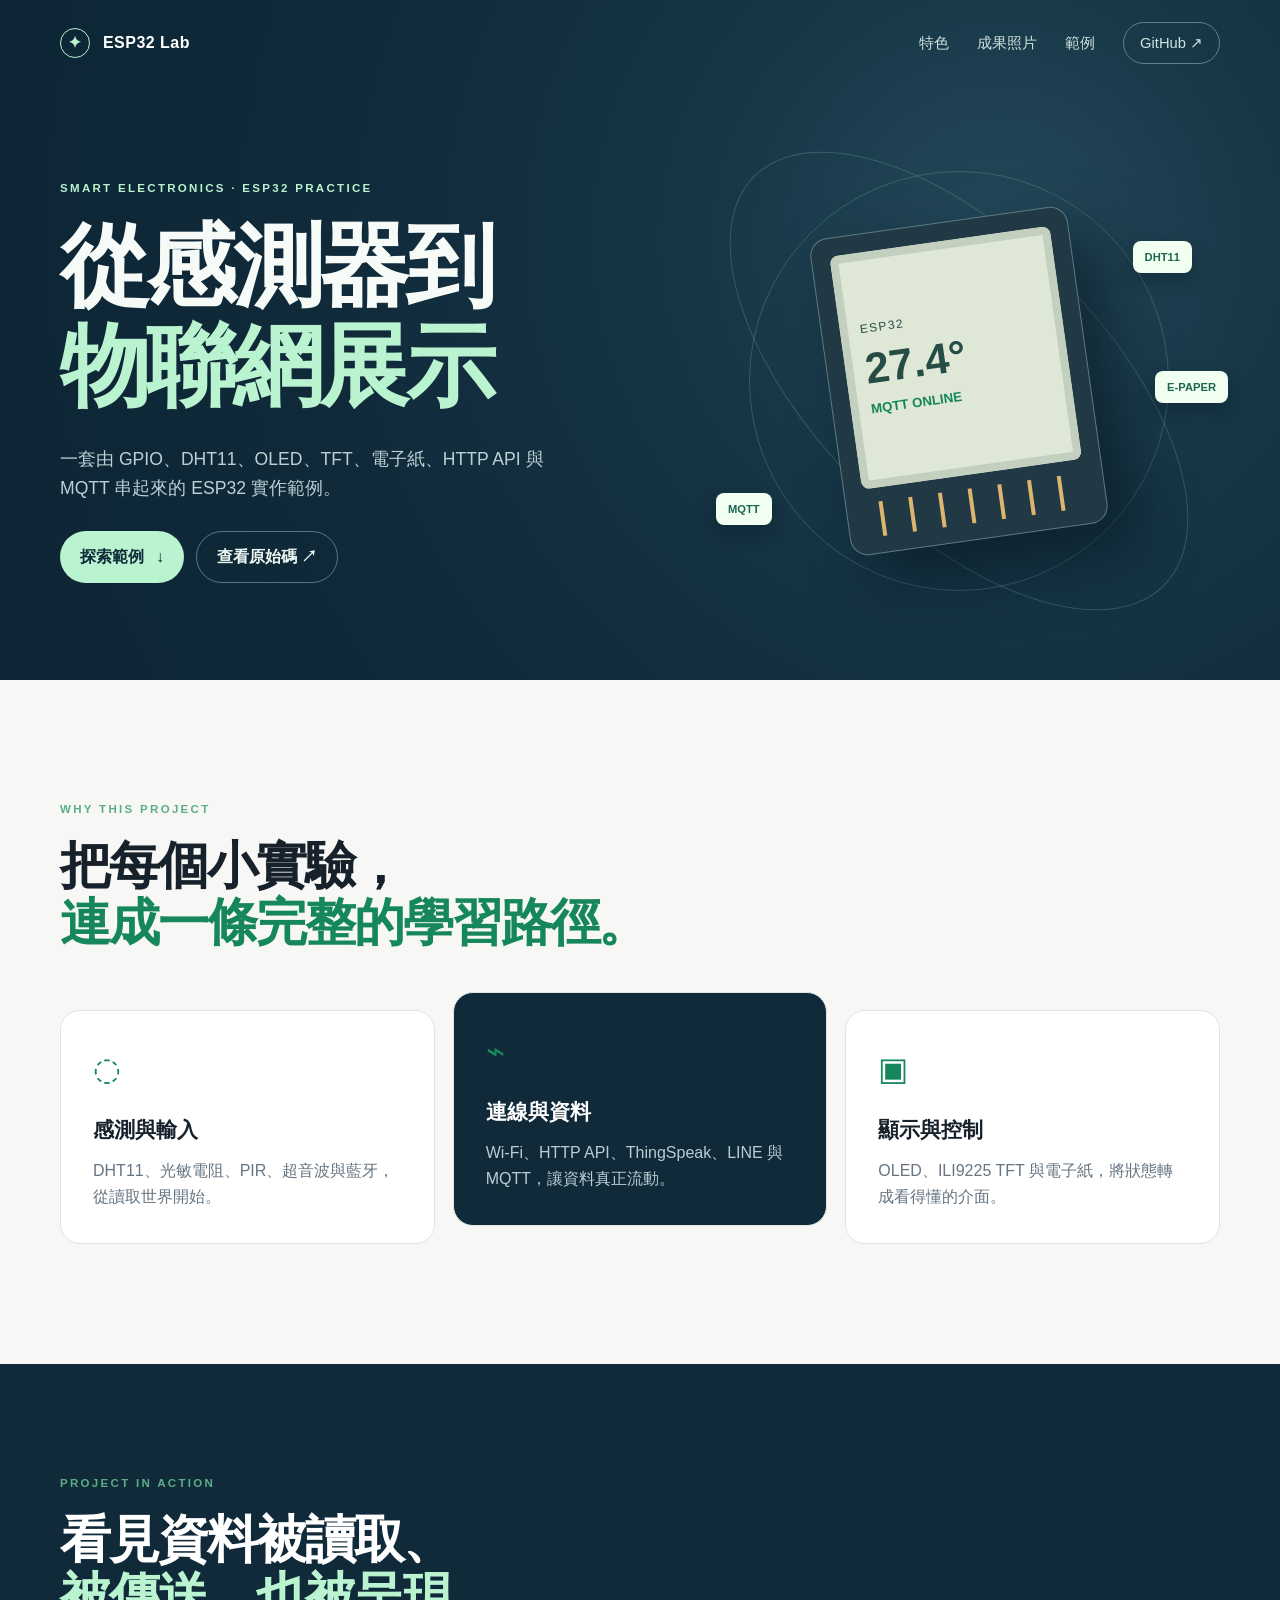
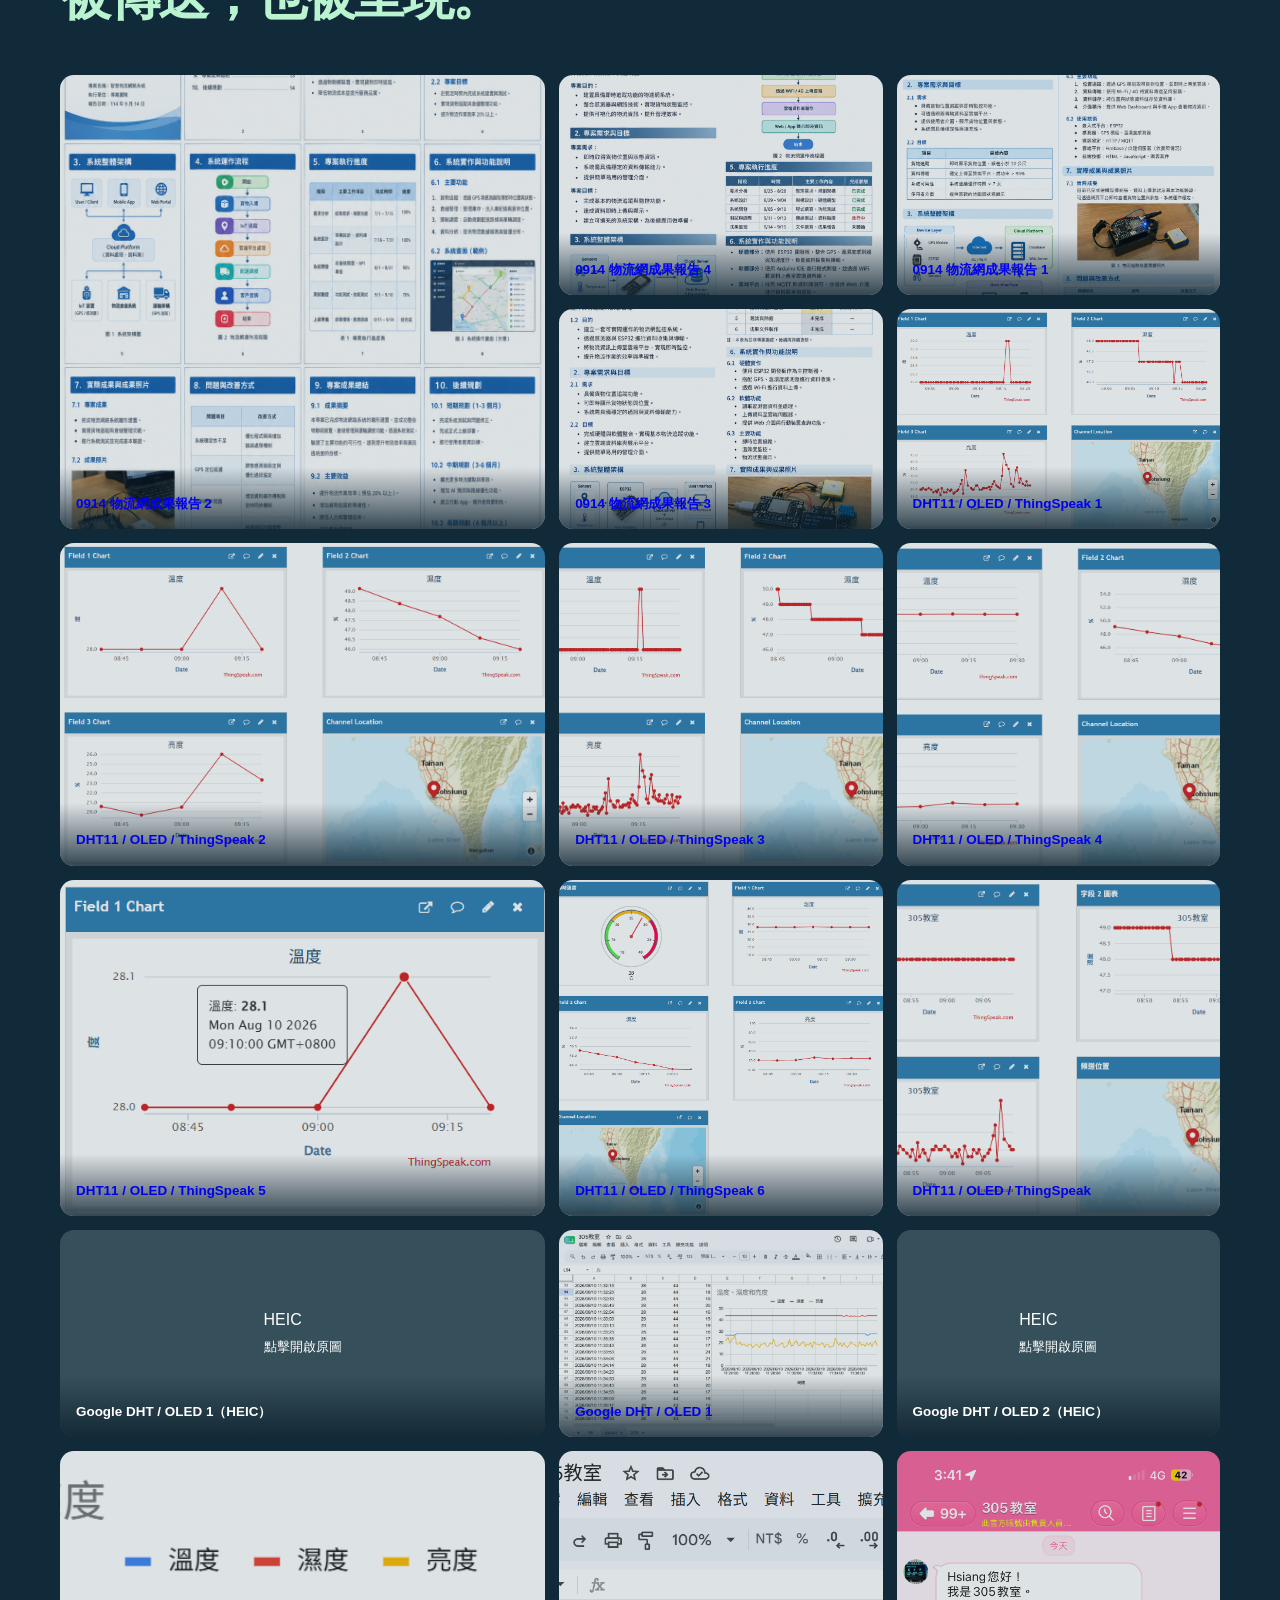
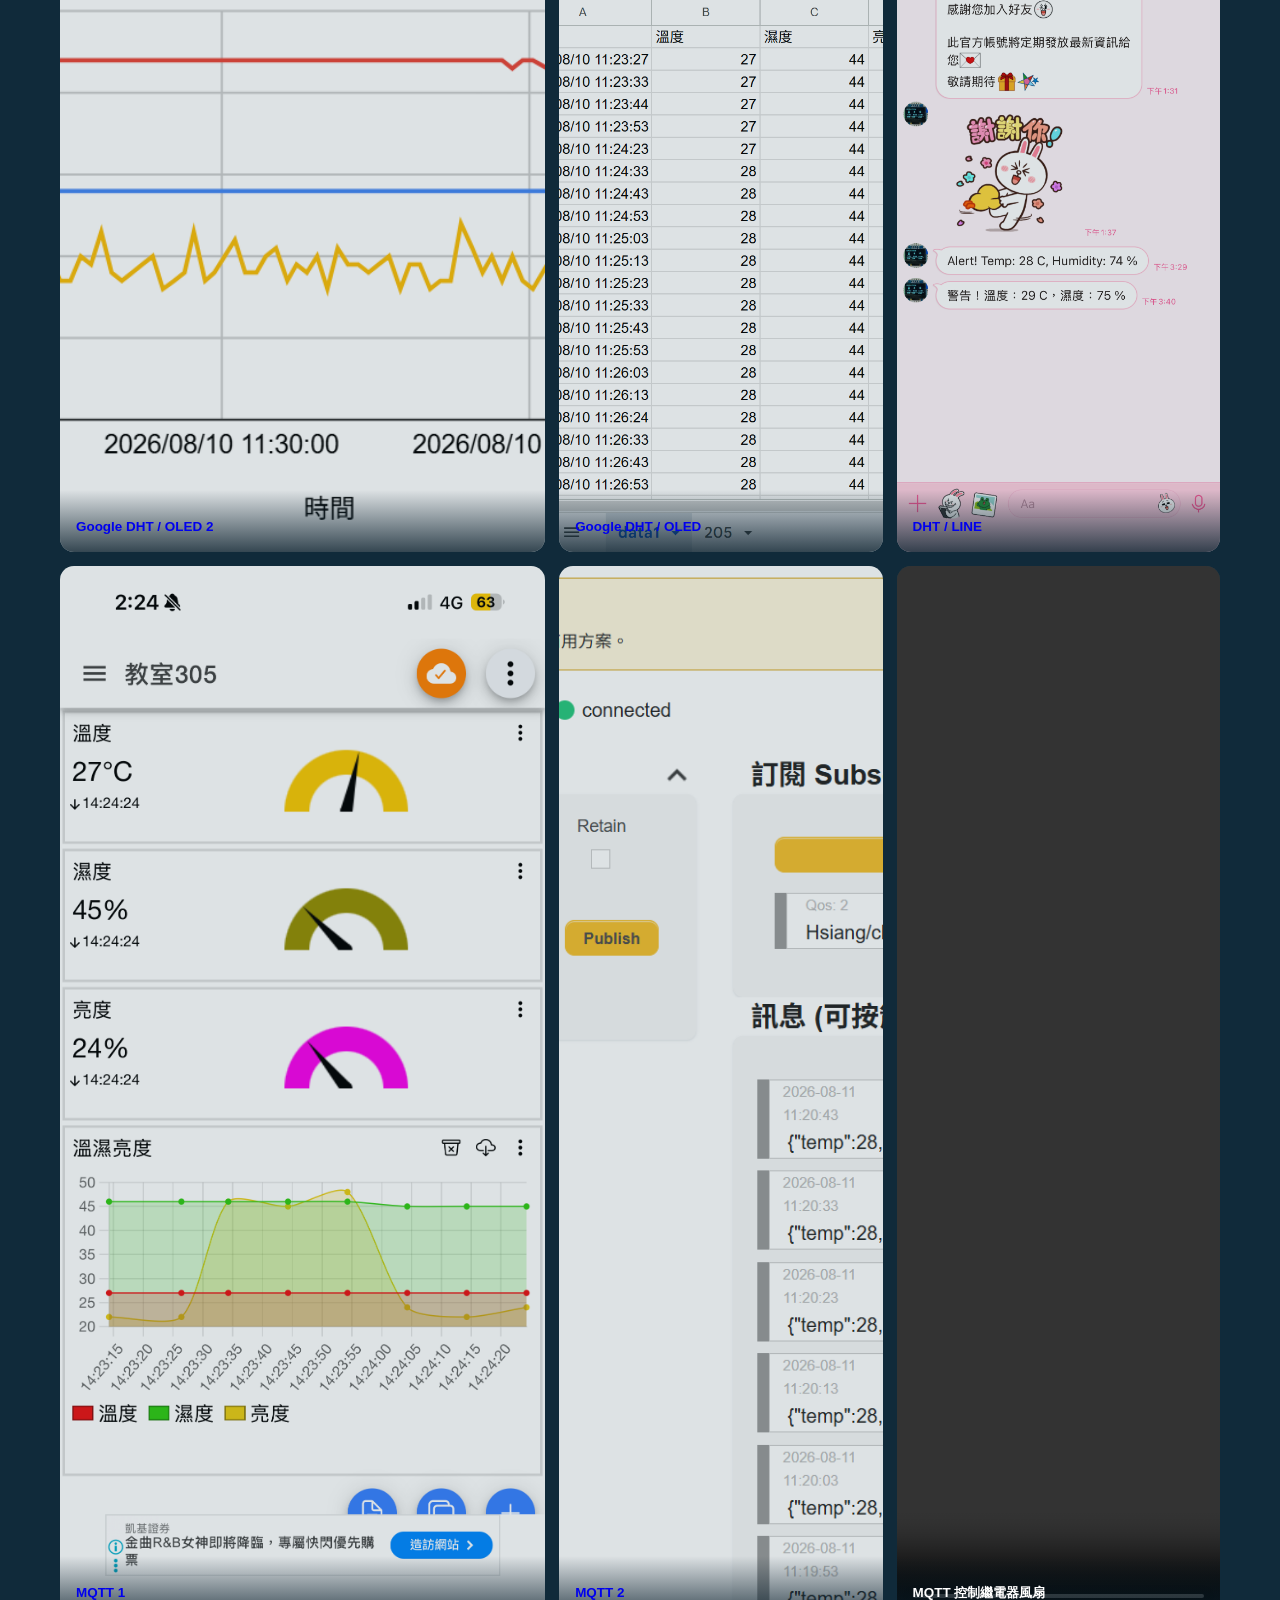
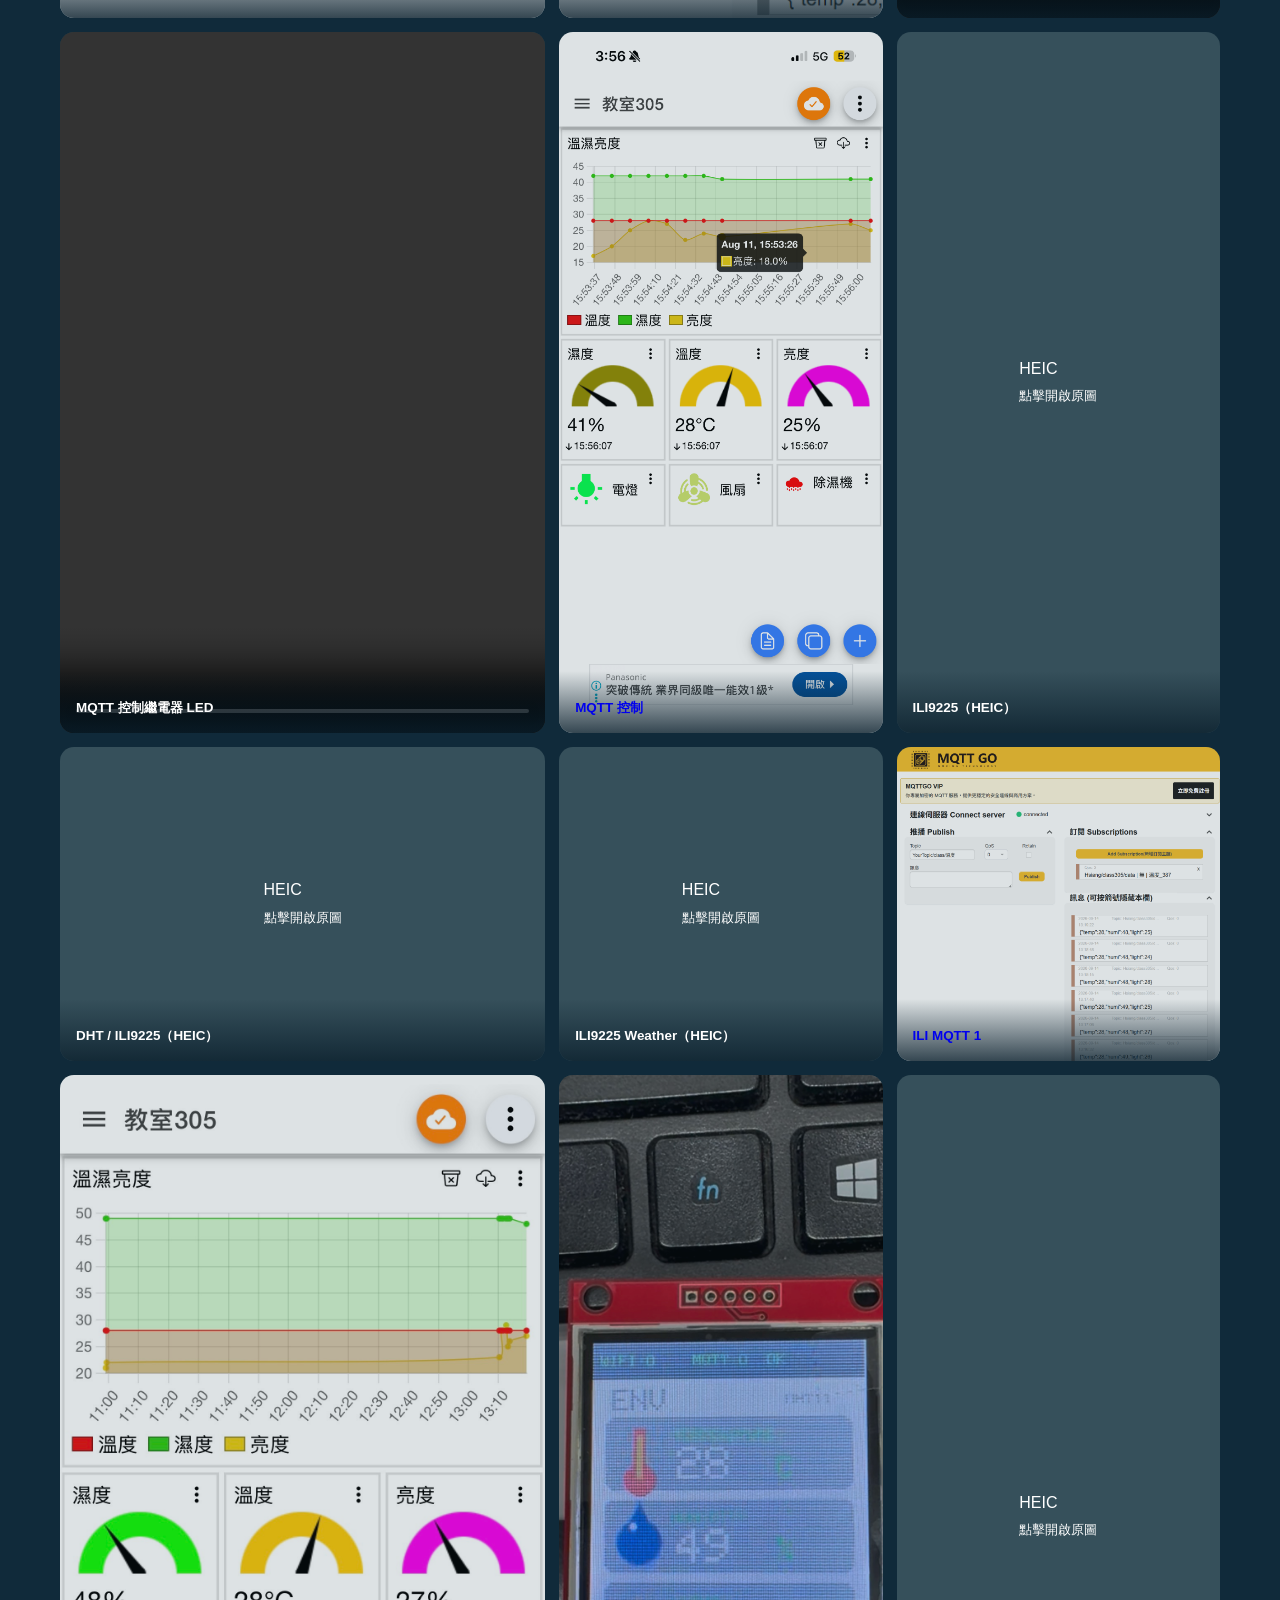
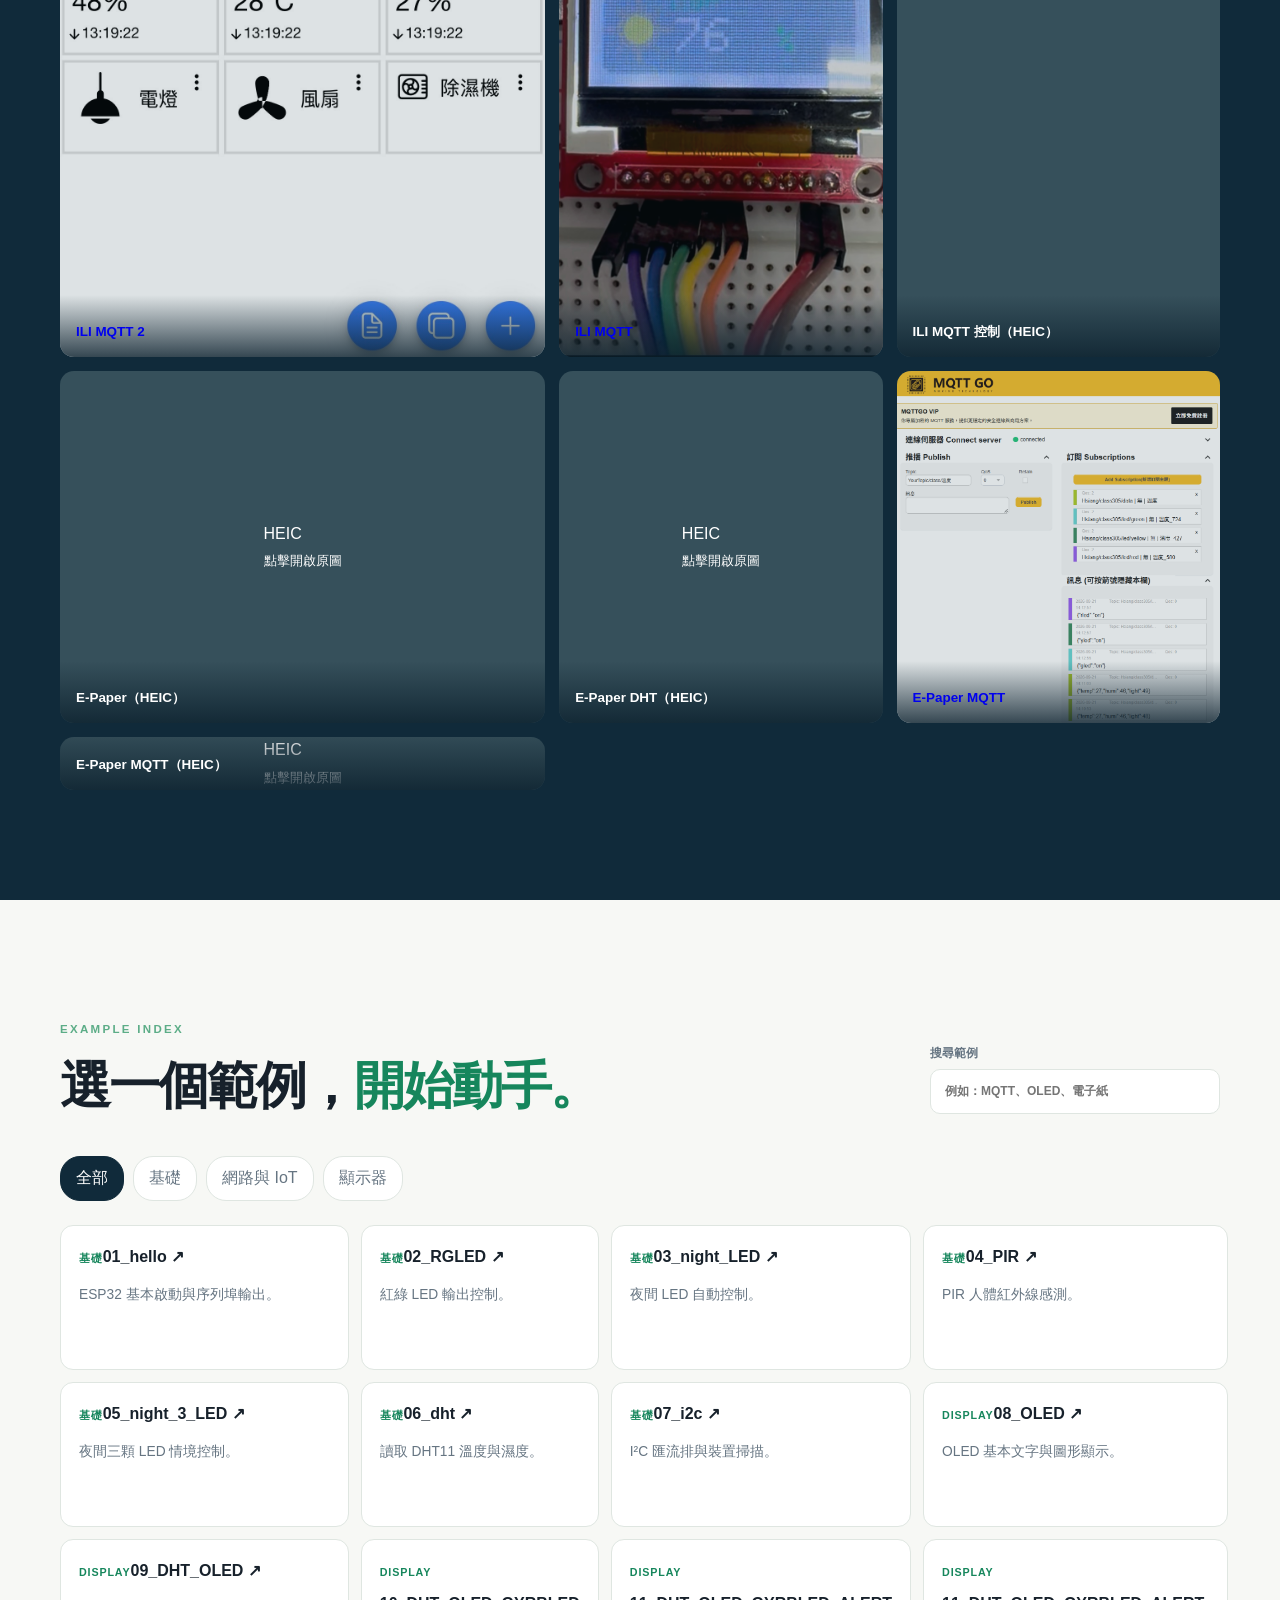
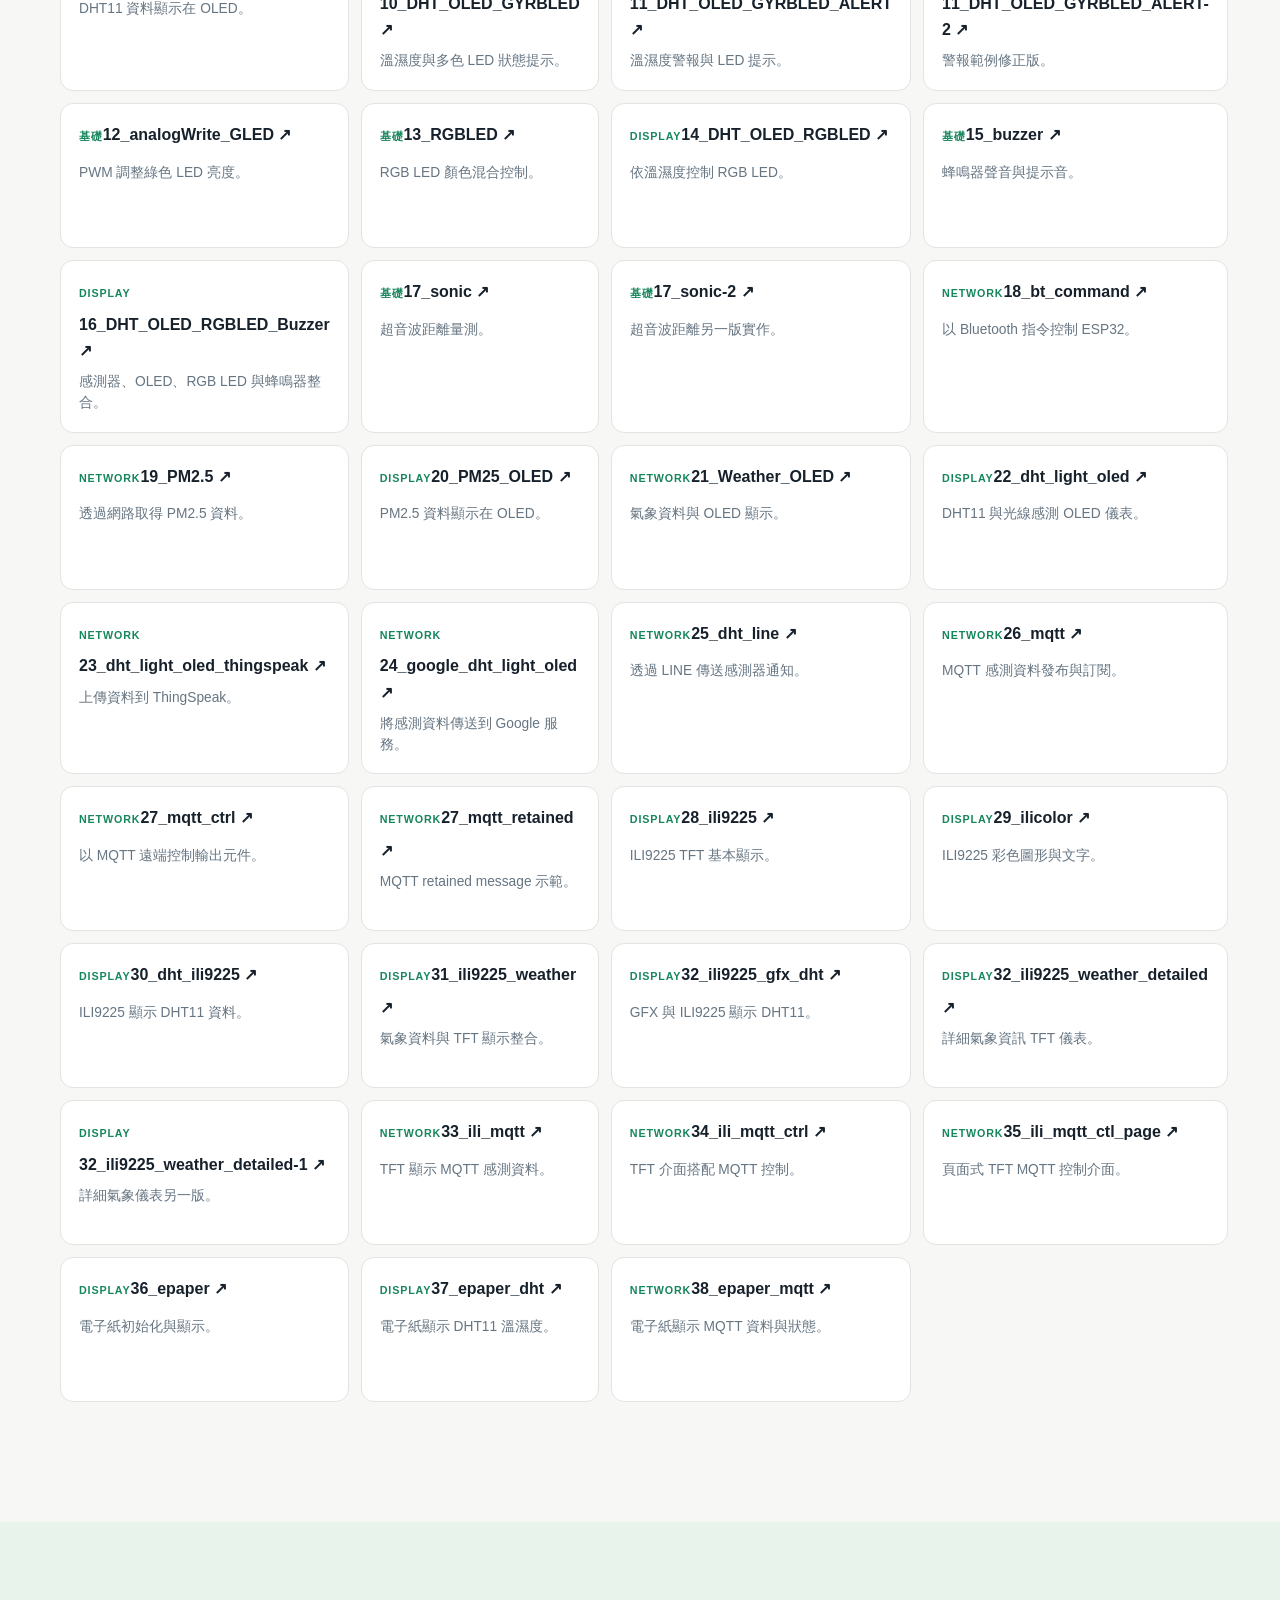
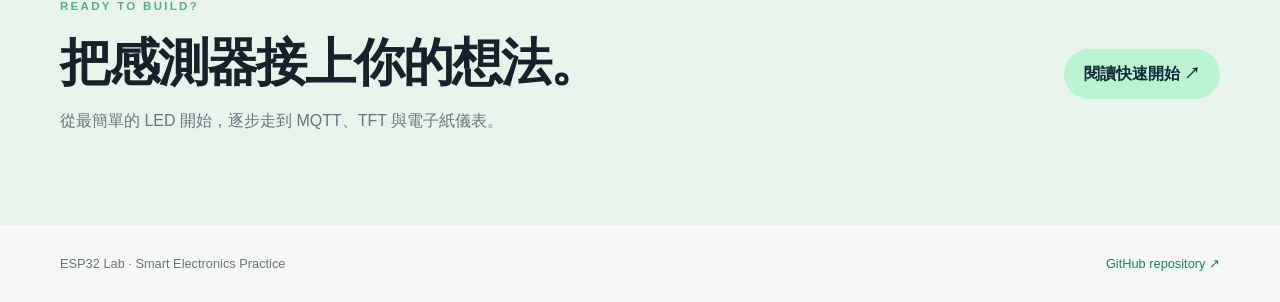
==== docs/index.html @ 90e51577 "Refresh full media gallery script" ====
<!doctype html>
<html lang="zh-Hant">
<head>
  <meta charset="utf-8">
  <meta name="viewport" content="width=device-width, initial-scale=1">
  <meta name="description" content="ESP32 sensors, MQTT, TFT and e-paper practical examples.">
  <title>ESP32 Sensors · MQTT · TFT · E-Paper</title>
  <link rel="stylesheet" href="styles.css">
</head>
<body>
  <header class="hero">
    <nav class="nav shell"><a class="brand" href="."><span class="brand-mark">✦</span> ESP32 Lab</a><div class="nav-links"><a href="#highlights">特色</a><a href="#gallery">成果照片</a><a href="#examples">範例</a><a class="nav-button" href="https://github.com/fersz0614/esp32-sensors-mqtt-tft-epaper-Hsiang" target="_blank" rel="noreferrer">GitHub ↗</a></div></nav>
    <div class="hero-content shell"><div class="hero-copy"><p class="eyebrow">SMART ELECTRONICS · ESP32 PRACTICE</p><h1>從感測器到<br><em>物聯網展示</em></h1><p class="lede">一套由 GPIO、DHT11、OLED、TFT、電子紙、HTTP API 與 MQTT 串起來的 ESP32 實作範例。</p><div class="hero-actions"><a class="button primary" href="#examples">探索範例 <span>↓</span></a><a class="button ghost" href="https://github.com/fersz0614/esp32-sensors-mqtt-tft-epaper-Hsiang" target="_blank" rel="noreferrer">查看原始碼 ↗</a></div></div><div class="hero-visual" aria-label="電子紙成果照片"><div class="orbit orbit-a"></div><div class="orbit orbit-b"></div><div class="device"><div class="device-screen"><span>ESP32</span><strong>27.4°</strong><small>MQTT ONLINE</small></div><div class="device-pins"></div></div><div class="floating-chip chip-one">DHT11</div><div class="floating-chip chip-two">MQTT</div><div class="floating-chip chip-three">E-PAPER</div></div></div>
  </header>
  <main>
    <section class="section shell" id="highlights"><div class="section-heading"><p class="eyebrow">WHY THIS PROJECT</p><h2>把每個小實驗，<br><span>連成一條完整的學習路徑。</span></h2></div><div class="feature-grid"><article class="feature-card"><div class="icon">◌</div><h3>感測與輸入</h3><p>DHT11、光敏電阻、PIR、超音波與藍牙，從讀取世界開始。</p></article><article class="feature-card accent"><div class="icon">⌁</div><h3>連線與資料</h3><p>Wi‑Fi、HTTP API、ThingSpeak、LINE 與 MQTT，讓資料真正流動。</p></article><article class="feature-card"><div class="icon">▣</div><h3>顯示與控制</h3><p>OLED、ILI9225 TFT 與電子紙，將狀態轉成看得懂的介面。</p></article></div></section>
    <section class="gallery-section" id="gallery"><div class="shell"><div class="section-heading light"><p class="eyebrow">PROJECT IN ACTION</p><h2>看見資料被讀取、<br><span>被傳送，也被呈現。</span></h2></div><div class="gallery"><figure class="gallery-main"><img src="assets/epaper-mqtt.png" alt="電子紙 MQTT 成果"><figcaption>電子紙 × MQTT</figcaption></figure><figure><img src="assets/dht-oled-thingspeak.png" alt="DHT11 OLED ThingSpeak 成果"><figcaption>DHT11 × OLED × ThingSpeak</figcaption></figure><figure><img src="assets/tft-mqtt.jpeg" alt="TFT MQTT 成果"><figcaption>TFT × MQTT</figcaption></figure><figure><img src="assets/mqtt-control.png" alt="MQTT 控制成果"><figcaption>MQTT 遠端控制</figcaption></figure></div></div></section>
    <section class="section shell" id="examples"><div class="section-heading examples-heading"><div><p class="eyebrow">EXAMPLE INDEX</p><h2>選一個範例，<span>開始動手。</span></h2></div><div class="search-wrap"><label for="search">搜尋範例</label><input id="search" type="search" placeholder="例如：MQTT、OLED、電子紙"></div></div><div class="filters" role="group" aria-label="範例分類"><button class="filter active" data-filter="all">全部</button><button class="filter" data-filter="basic">基礎</button><button class="filter" data-filter="network">網路與 IoT</button><button class="filter" data-filter="display">顯示器</button></div><div id="example-grid" class="example-grid"></div><p id="empty" class="empty" hidden>找不到符合的範例。</p></section>
    <section class="cta-section"><div class="shell cta"><div><p class="eyebrow">READY TO BUILD?</p><h2>把感測器接上你的想法。</h2><p>從最簡單的 LED 開始，逐步走到 MQTT、TFT 與電子紙儀表。</p></div><a class="button primary" href="https://github.com/fersz0614/esp32-sensors-mqtt-tft-epaper-Hsiang#快速開始" target="_blank" rel="noreferrer">閱讀快速開始 ↗</a></div></section>
  </main>
  <footer class="footer shell"><span>ESP32 Lab · Smart Electronics Practice</span><a href="https://github.com/fersz0614/esp32-sensors-mqtt-tft-epaper-Hsiang" target="_blank" rel="noreferrer">GitHub repository ↗</a></footer>
  <script src="app.js?v=4"></script>
</body>
</html>
---- docs/styles.css ----
:root{--ink:#17212b;--muted:#667582;--paper:#f7f8f5;--card:#fff;--line:#dfe6e1;--mint:#b9f3d0;--green:#16865c;--navy:#102a3a;--orange:#ff9168}*{box-sizing:border-box}html{scroll-behavior:smooth}body{margin:0;background:var(--paper);color:var(--ink);font-family:Inter,"Noto Sans TC","Microsoft JhengHei",sans-serif;line-height:1.65}.shell{width:min(1160px,calc(100% - 40px));margin:auto}.hero{min-height:680px;background:radial-gradient(circle at 78% 35%,#25495a 0,#163545 28%,#102a3a 62%,#0d2534 100%);color:#f6fbf8;overflow:hidden}.nav{height:86px;display:flex;align-items:center;justify-content:space-between}.brand{color:white;text-decoration:none;font-weight:800;letter-spacing:.03em}.brand-mark{display:inline-grid;place-items:center;width:30px;height:30px;margin-right:8px;border:1px solid var(--mint);border-radius:50%;color:var(--mint)}.nav-links{display:flex;gap:28px;align-items:center}.nav-links a{color:#cfe2dc;text-decoration:none;font-size:.92rem}.nav-links a:hover{color:white}.nav-button{border:1px solid #5c8190;border-radius:30px;padding:8px 16px!important}.hero-content{display:grid;grid-template-columns:1.1fr .9fr;align-items:center;min-height:590px}.eyebrow{color:#5cad87;font-size:.72rem;font-weight:800;letter-spacing:.2em;margin:0 0 18px}.hero .eyebrow{color:var(--mint)}h1,h2{font-weight:800;line-height:1.12;letter-spacing:-.04em;margin:0}h1{font-size:clamp(3.2rem,7vw,6.2rem)}h1 em{color:var(--mint);font-style:normal}.lede{max-width:510px;color:#bdd0d3;font-size:1.1rem;margin:28px 0}.hero-actions{display:flex;gap:12px;flex-wrap:wrap}.button{display:inline-flex;align-items:center;gap:12px;border-radius:30px;padding:12px 20px;text-decoration:none;font-weight:800}.button.primary{background:var(--mint);color:var(--navy)}.button.ghost{border:1px solid #587785;color:#ecf7f2}.hero-visual{position:relative;height:480px}.device{position:absolute;left:50%;top:50%;transform:translate(-50%,-50%) rotate(-8deg);width:260px;height:320px;padding:18px;border-radius:18px;background:#203944;box-shadow:25px 30px 60px #07151f99;border:1px solid #5c7a80}.device-screen{height:235px;padding:26px 20px;background:#dfe8d6;color:#264c46;display:flex;flex-direction:column;justify-content:center;gap:8px;border-radius:8px;box-shadow:inset 0 0 0 8px #c4d0bf}.device-screen span{font-size:.75rem;letter-spacing:.12em}.device-screen strong{font-size:2.7rem;line-height:1}.device-screen small{font-weight:800;color:var(--green)}.device-pins{height:35px;background:repeating-linear-gradient(90deg,transparent 0 14px,#ddb56e 15px 18px,transparent 19px 30px);margin-top:14px}.orbit{position:absolute;border:1px solid #66918c66;border-radius:50%;left:50%;top:50%;transform:translate(-50%,-50%)}.orbit-a{width:420px;height:420px}.orbit-b{width:580px;height:290px;transform:translate(-50%,-50%) rotate(45deg)}.floating-chip{position:absolute;padding:7px 12px;background:#f0ffef;color:#1c6653;border-radius:8px;font-size:.7rem;font-weight:900;box-shadow:0 8px 18px #07151f55}.chip-one{top:100px;right:28px}.chip-two{bottom:96px;left:18px}.chip-three{top:230px;right:-8px}.section{padding:120px 0}.section-heading h2{font-size:clamp(2.3rem,4vw,4rem)}.section-heading h2 span{color:var(--green)}.feature-grid{display:grid;grid-template-columns:repeat(3,1fr);gap:18px;margin-top:58px}.feature-card{background:var(--card);border:1px solid var(--line);border-radius:20px;padding:32px;min-height:220px}.feature-card.accent{background:var(--navy);color:white;transform:translateY(-18px)}.feature-card.accent p{color:#b8ced0}.icon{font-size:2rem;color:var(--green);margin-bottom:18px}.feature-card h3{margin:0 0 10px;font-size:1.3rem}.feature-card p{color:var(--muted);margin:0}.gallery-section{background:var(--navy);padding:110px 0;color:white}.light h2 span{color:var(--mint)}.gallery{display:grid;grid-template-columns:1.5fr 1fr 1fr;grid-template-rows:220px 220px;gap:14px;margin-top:50px}.gallery figure{position:relative;margin:0;overflow:hidden;border-radius:14px;background:#203e4a}.gallery figure:first-child{grid-row:span 2}.gallery img{width:100%;height:100%;display:block;object-fit:cover;opacity:.85;transition:.3s}.gallery figure:hover img{transform:scale(1.04);opacity:1}.gallery figcaption{position:absolute;left:0;right:0;bottom:0;padding:26px 16px 14px;background:linear-gradient(transparent,#0b202dcc);font-size:.84rem;font-weight:700}.examples-heading{display:flex;justify-content:space-between;align-items:end;gap:30px}.search-wrap{display:flex;flex-direction:column;gap:5px;color:var(--muted);font-size:.75rem;font-weight:800}.search-wrap input{width:290px;border:1px solid var(--line);background:white;border-radius:10px;padding:12px 14px;font:inherit;color:var(--ink)}.filters{display:flex;gap:9px;margin:42px 0 24px;flex-wrap:wrap}.filter{border:1px solid var(--line);background:white;color:var(--muted);border-radius:20px;padding:8px 15px;cursor:pointer;font:inherit}.filter.active,.filter:hover{background:var(--navy);color:white;border-color:var(--navy)}.example-grid{display:grid;grid-template-columns:repeat(4,1fr);gap:12px}.example-card{background:white;border:1px solid var(--line);border-radius:13px;padding:18px;min-height:145px;transition:.2s}.example-card:hover{transform:translateY(-3px);border-color:#83cfa9;box-shadow:0 10px 24px #143d2910}.example-card a{color:var(--ink);text-decoration:none;font-weight:800}.example-card p{font-size:.86rem;color:var(--muted);line-height:1.5;margin:8px 0 0}.tag{display:inline-block;color:var(--green);font-size:.67rem;font-weight:900;letter-spacing:.08em;text-transform:uppercase;margin-bottom:9px}.empty{color:var(--muted)}.cta-section{background:#e8f4eb}.cta{display:flex;align-items:center;justify-content:space-between;gap:30px;padding:75px 0}.cta h2{font-size:clamp(2rem,4vw,3.5rem)}.cta p:not(.eyebrow){color:var(--muted)}.footer{display:flex;justify-content:space-between;gap:20px;padding:28px 0;font-size:.8rem;color:var(--muted)}.footer a{color:var(--green);text-decoration:none}@media(max-width:800px){.nav-links a:not(.nav-button){display:none}.hero-content{grid-template-columns:1fr}.hero{min-height:900px}.hero-visual{height:390px}.feature-grid{grid-template-columns:1fr}.feature-card.accent{transform:none}.gallery{grid-template-columns:1fr 1fr;grid-template-rows:190px 190px 190px}.gallery figure:first-child{grid-row:span 2}.examples-heading{display:block}.search-wrap{margin-top:25px}.search-wrap input{width:100%}.example-grid{grid-template-columns:repeat(2,1fr)}.cta{display:block}.cta .button{margin-top:20px}}@media(max-width:480px){.shell{width:min(100% - 28px,1160px)}.hero-content{min-height:700px}.hero-visual{transform:scale(.82);margin:-40px -35px}.gallery{display:grid;grid-template-columns:1fr;grid-template-rows:230px 170px 170px 170px}.gallery figure:first-child{grid-row:auto}.example-grid{grid-template-columns:1fr}.footer{display:block}.footer a{display:block;margin-top:8px}}
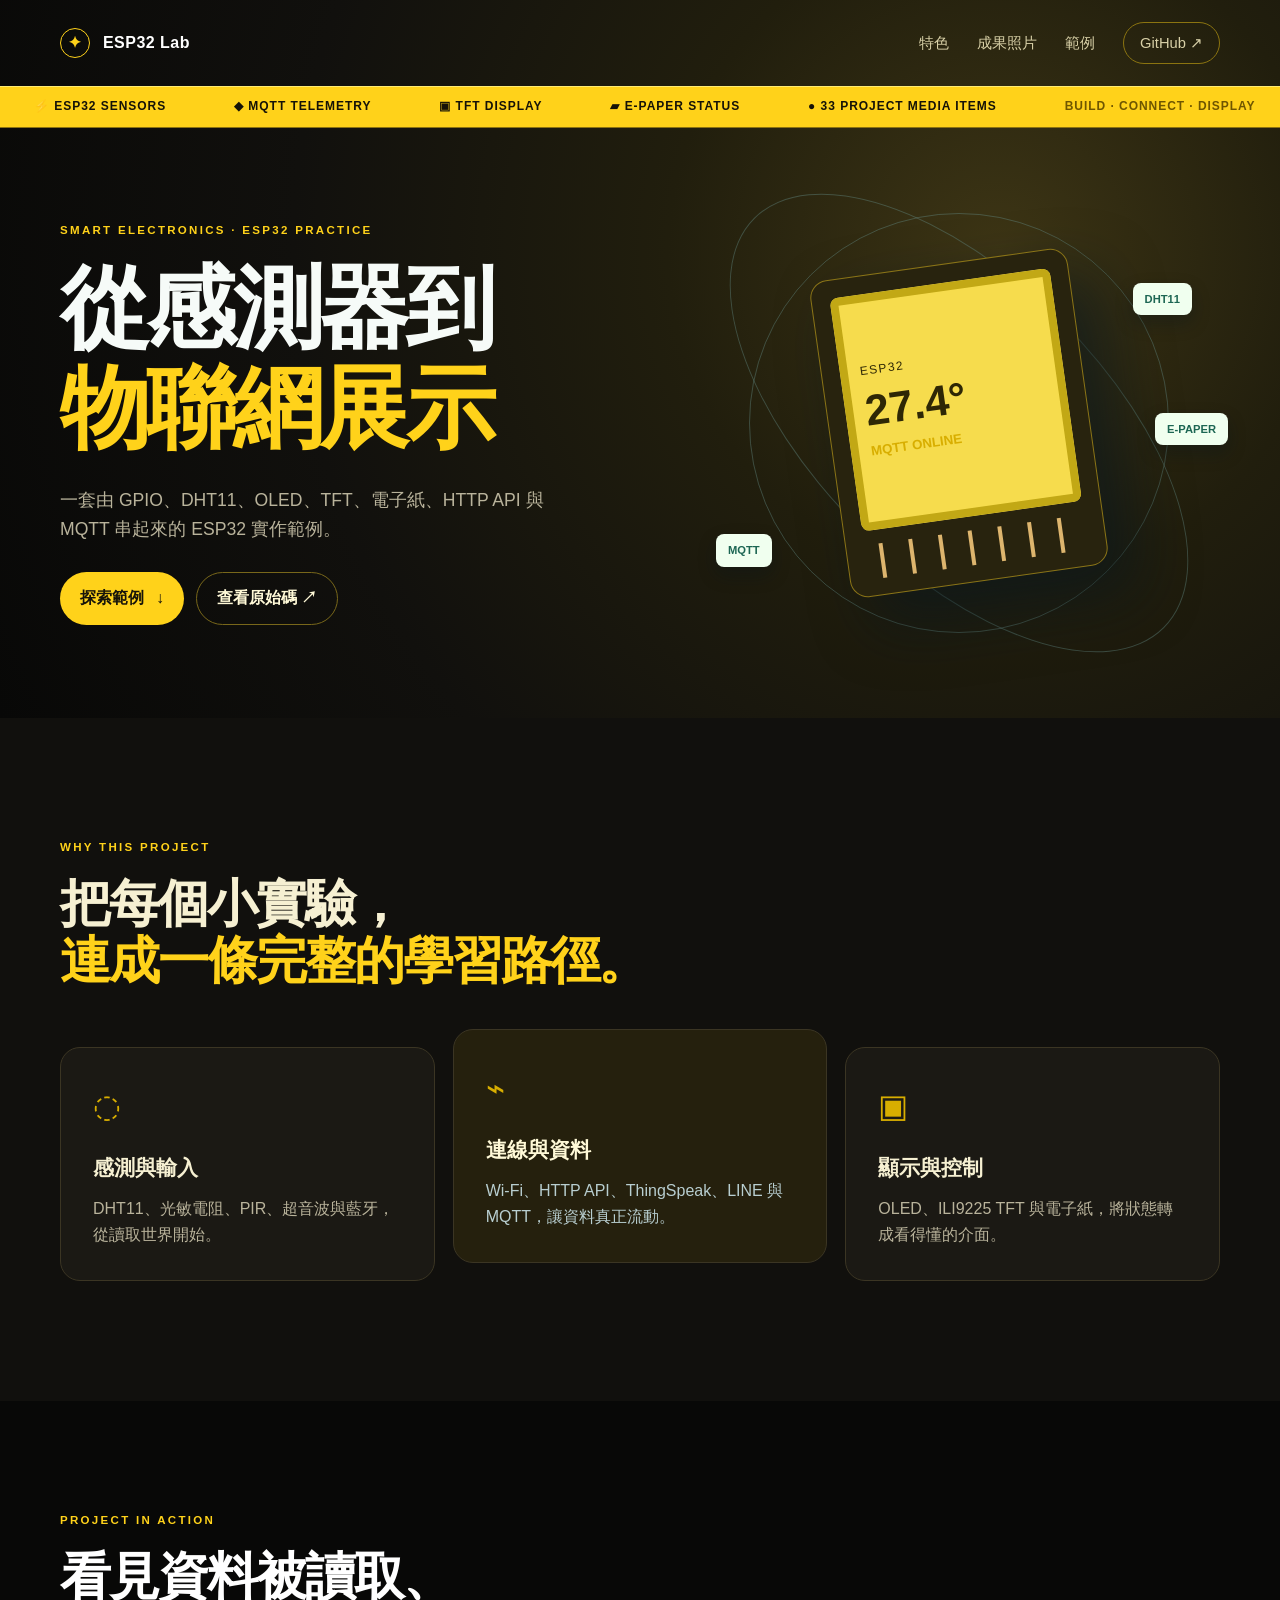
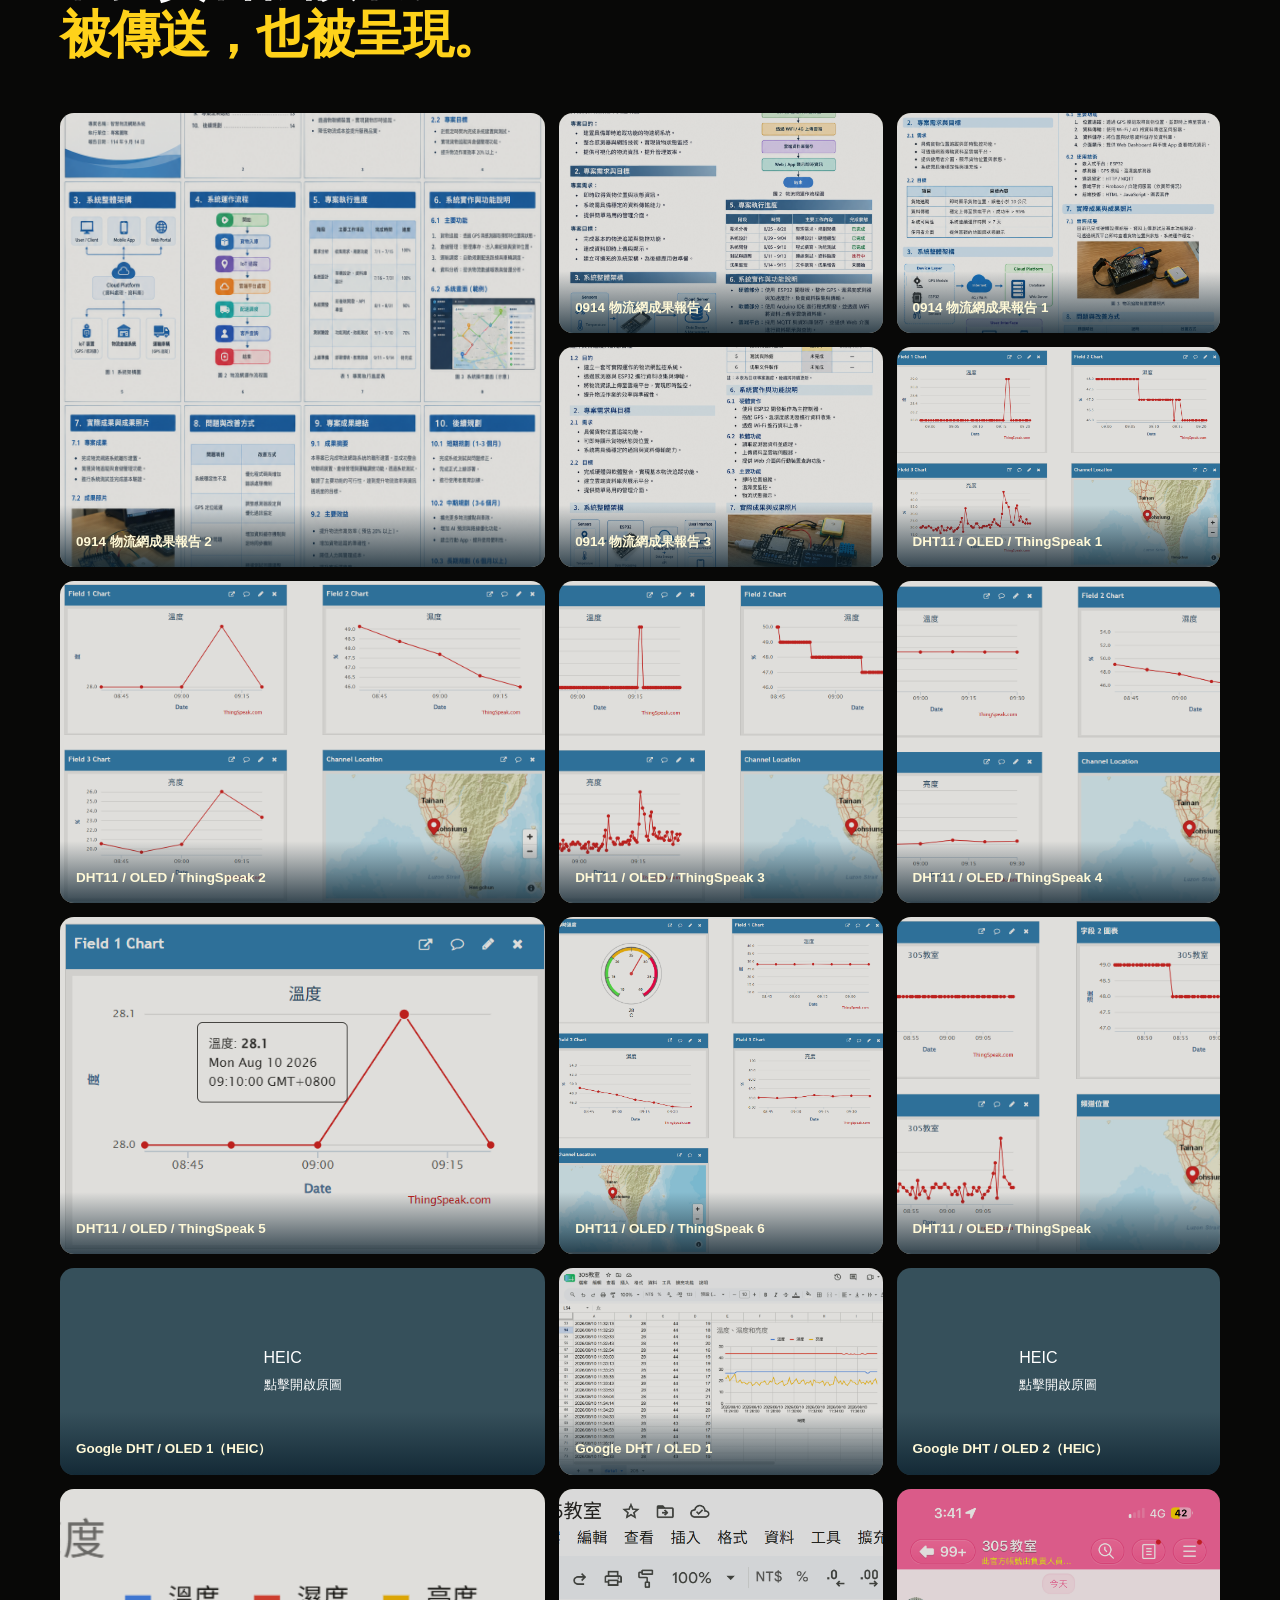
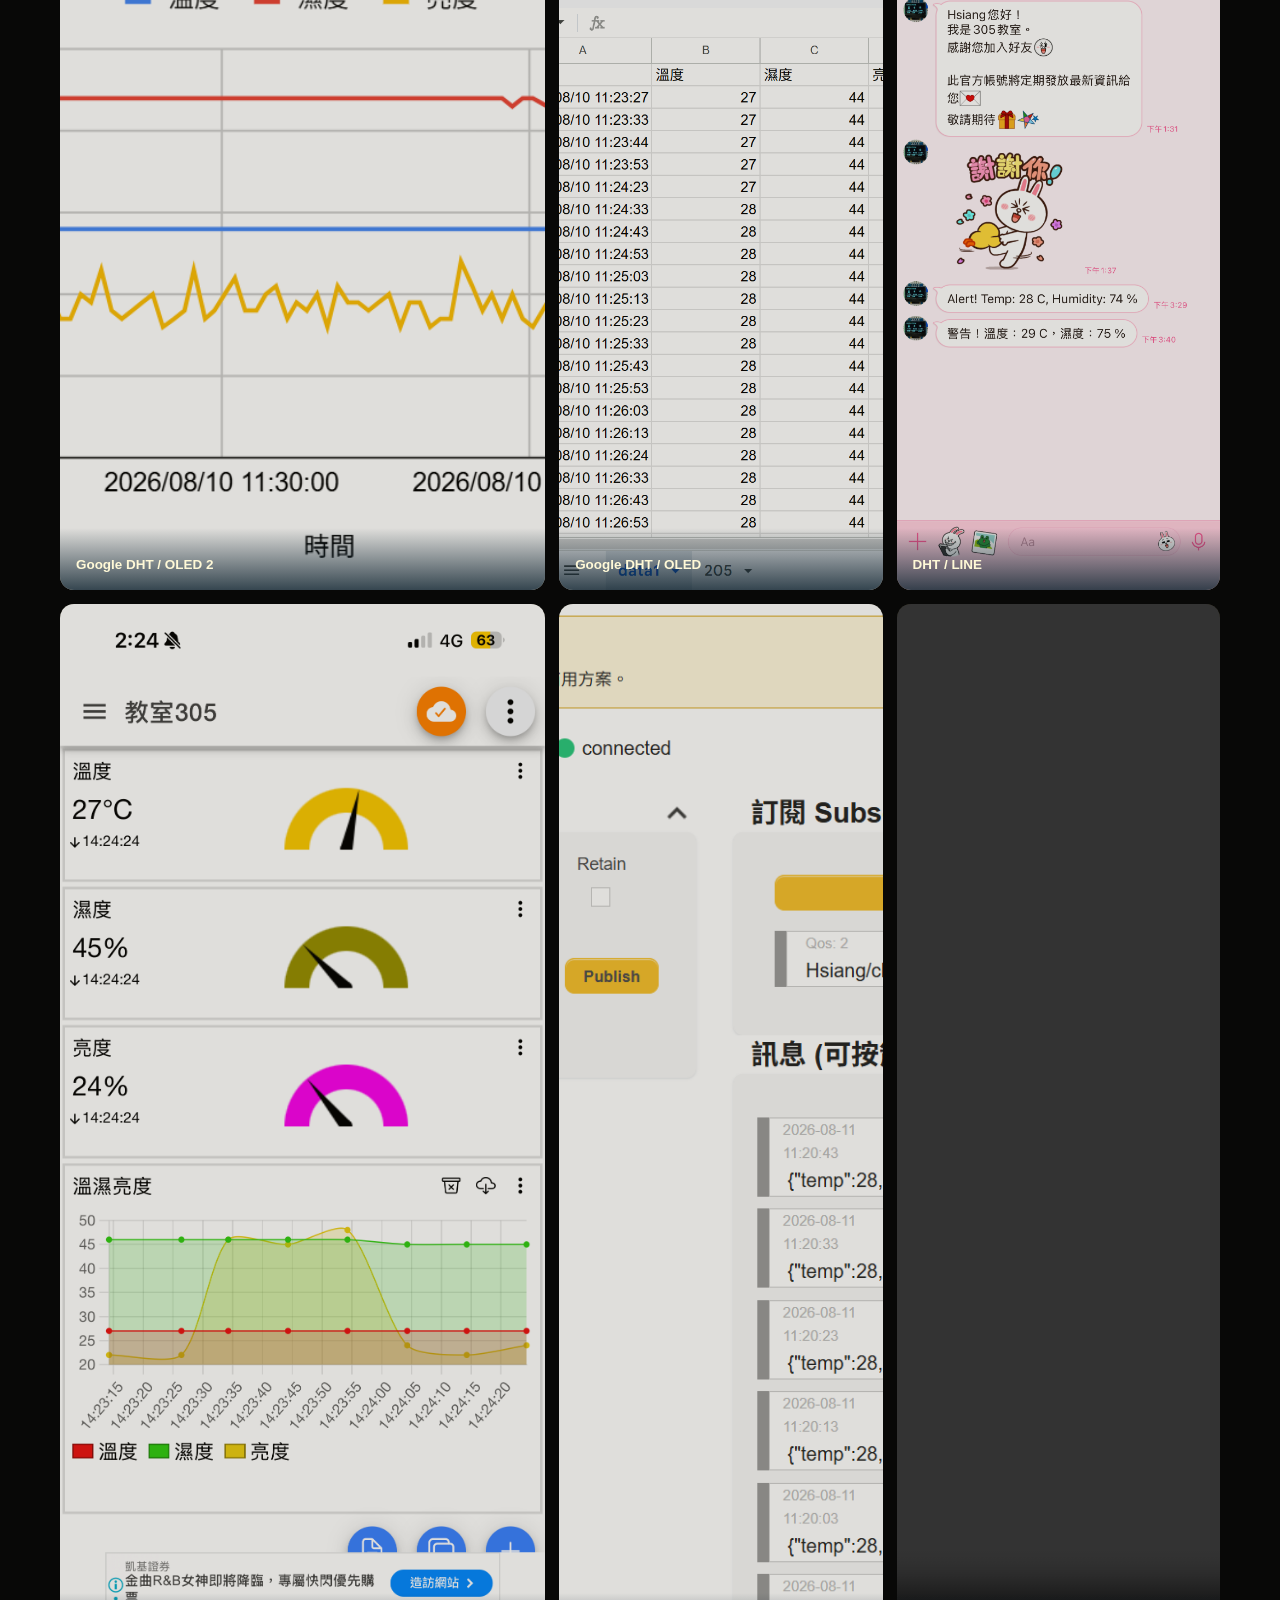
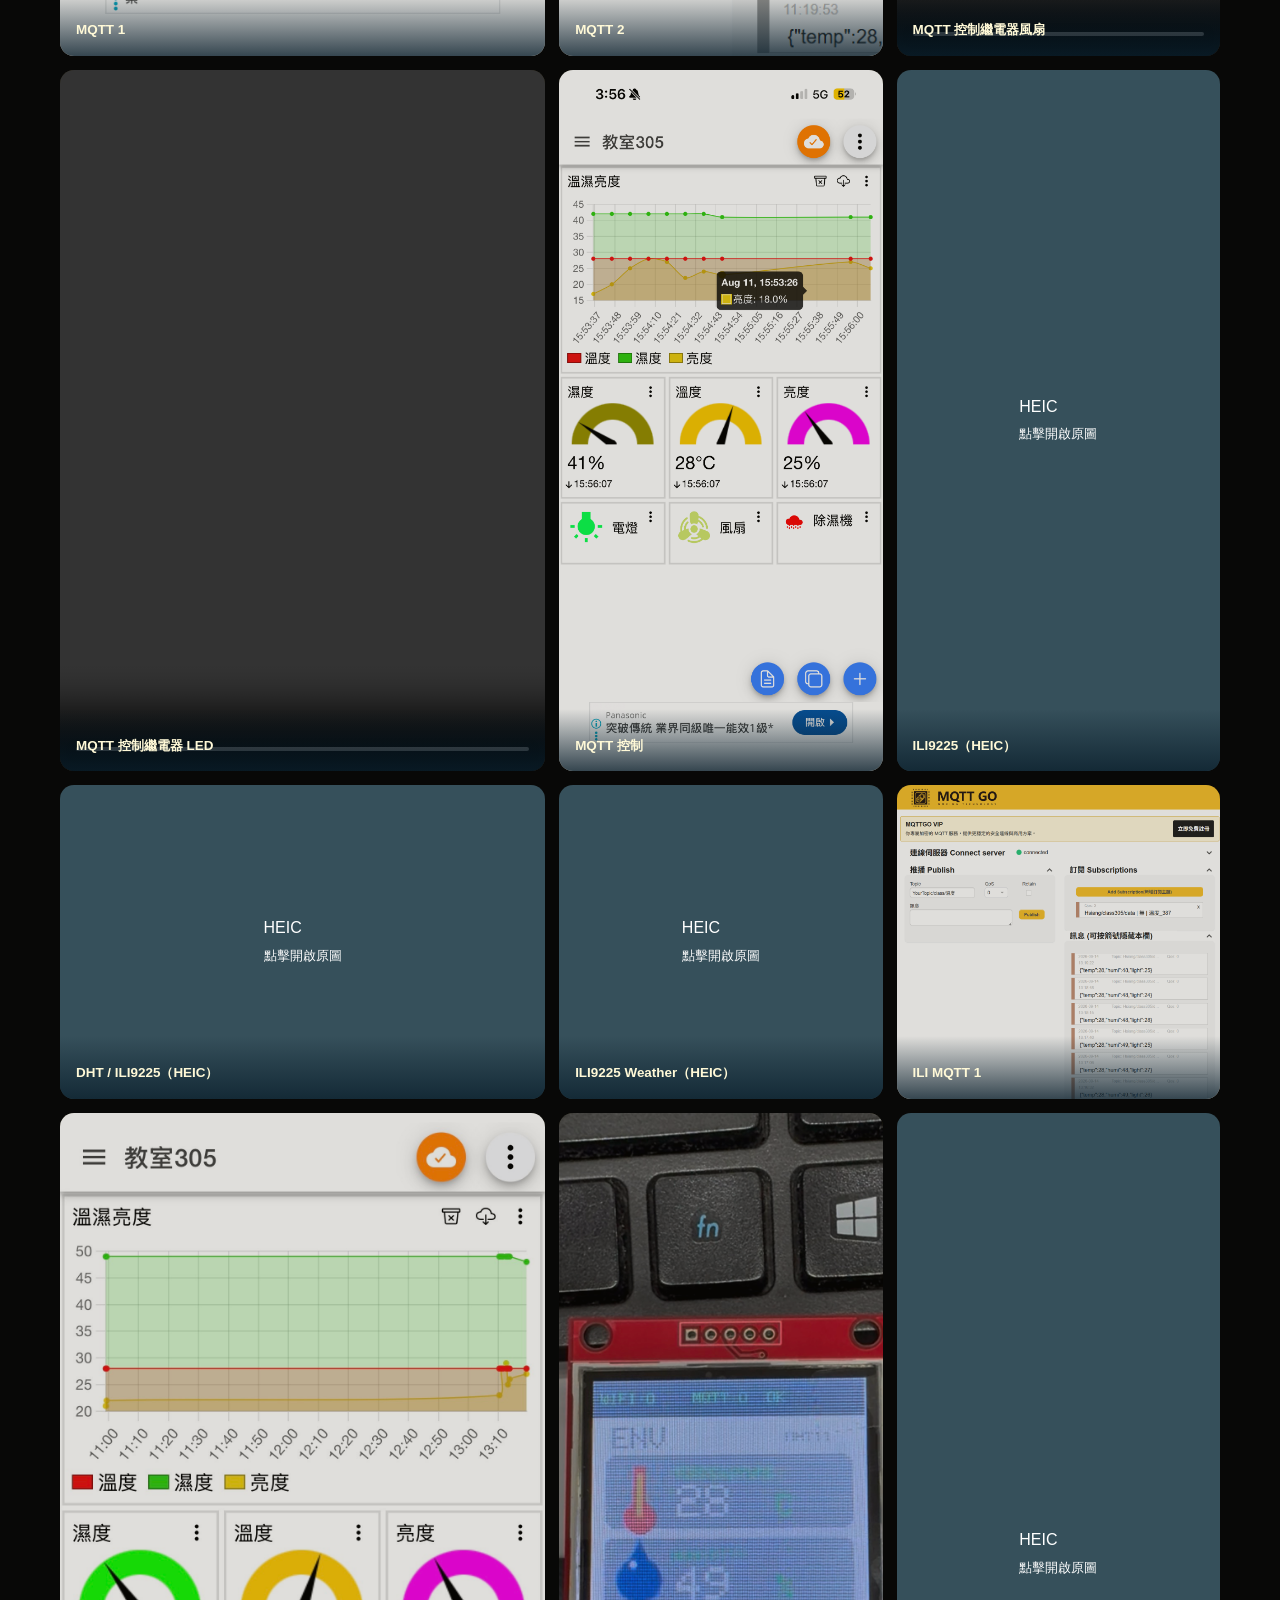
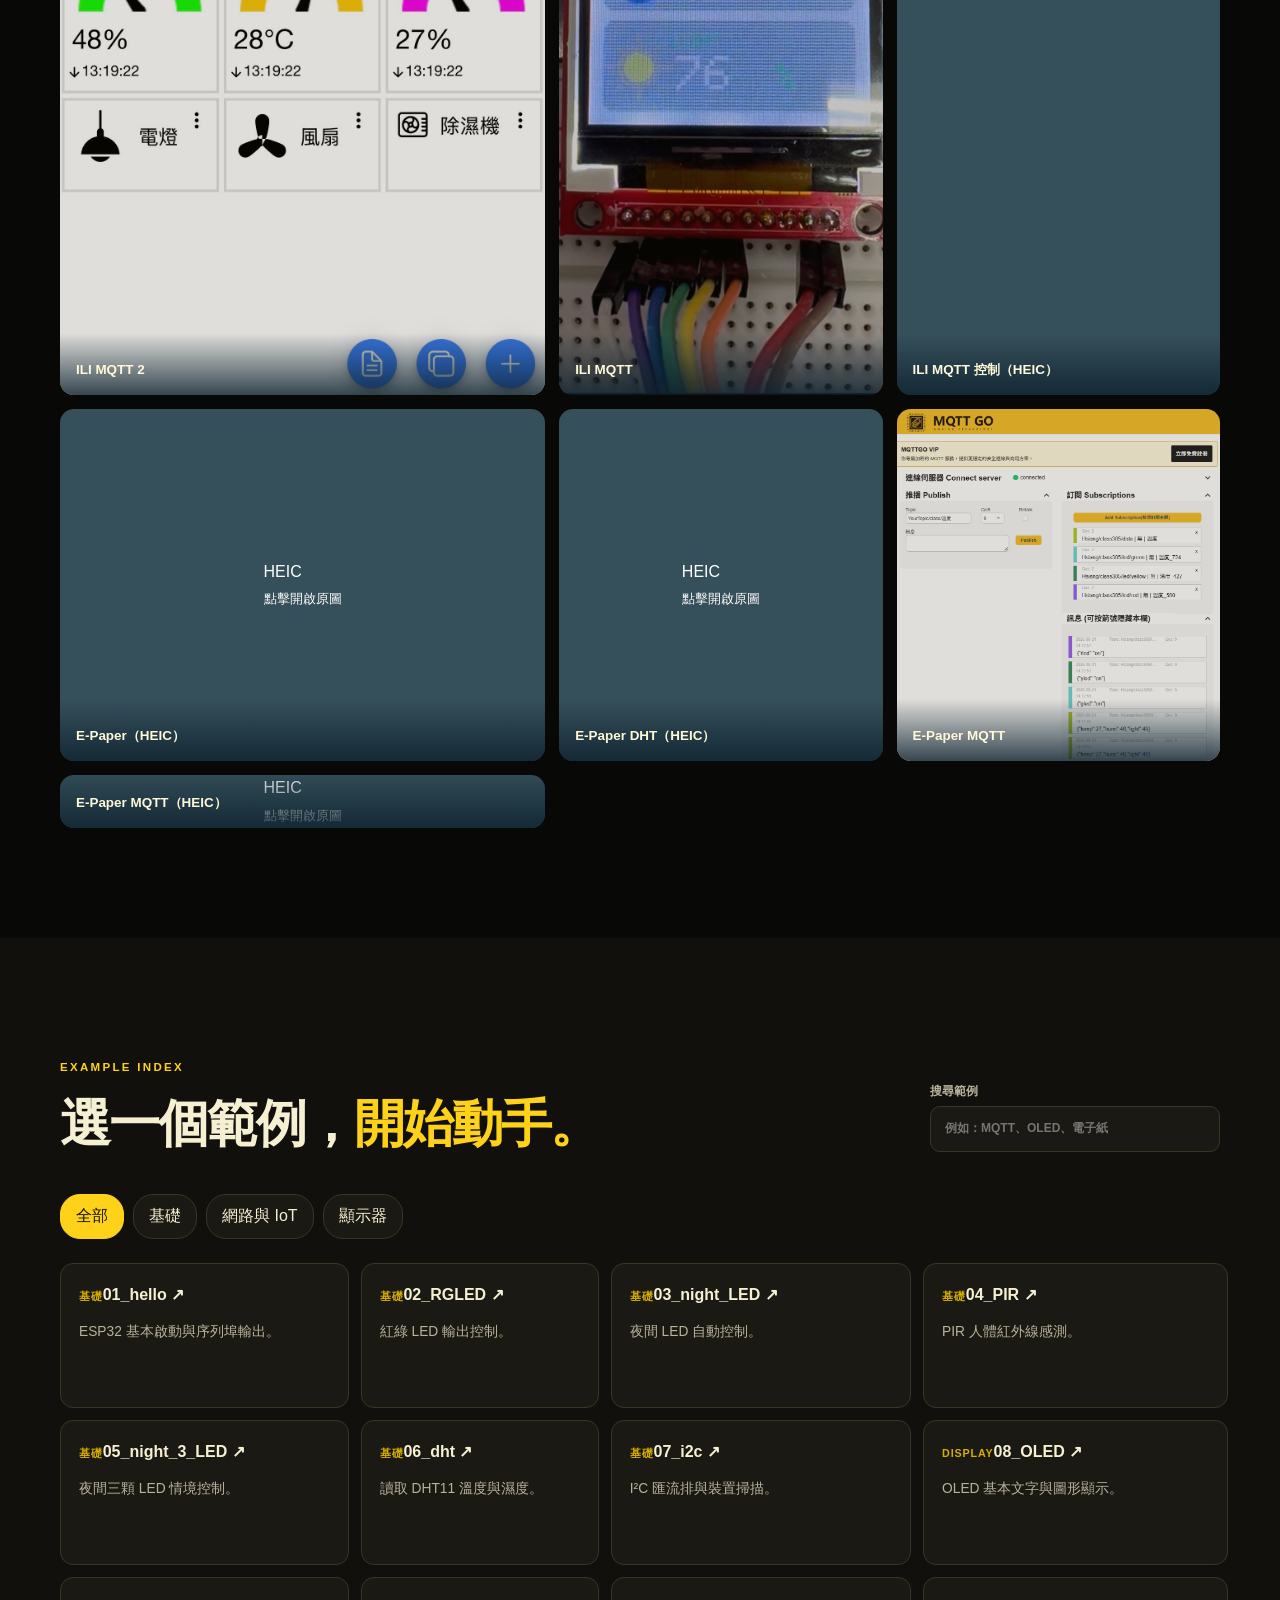
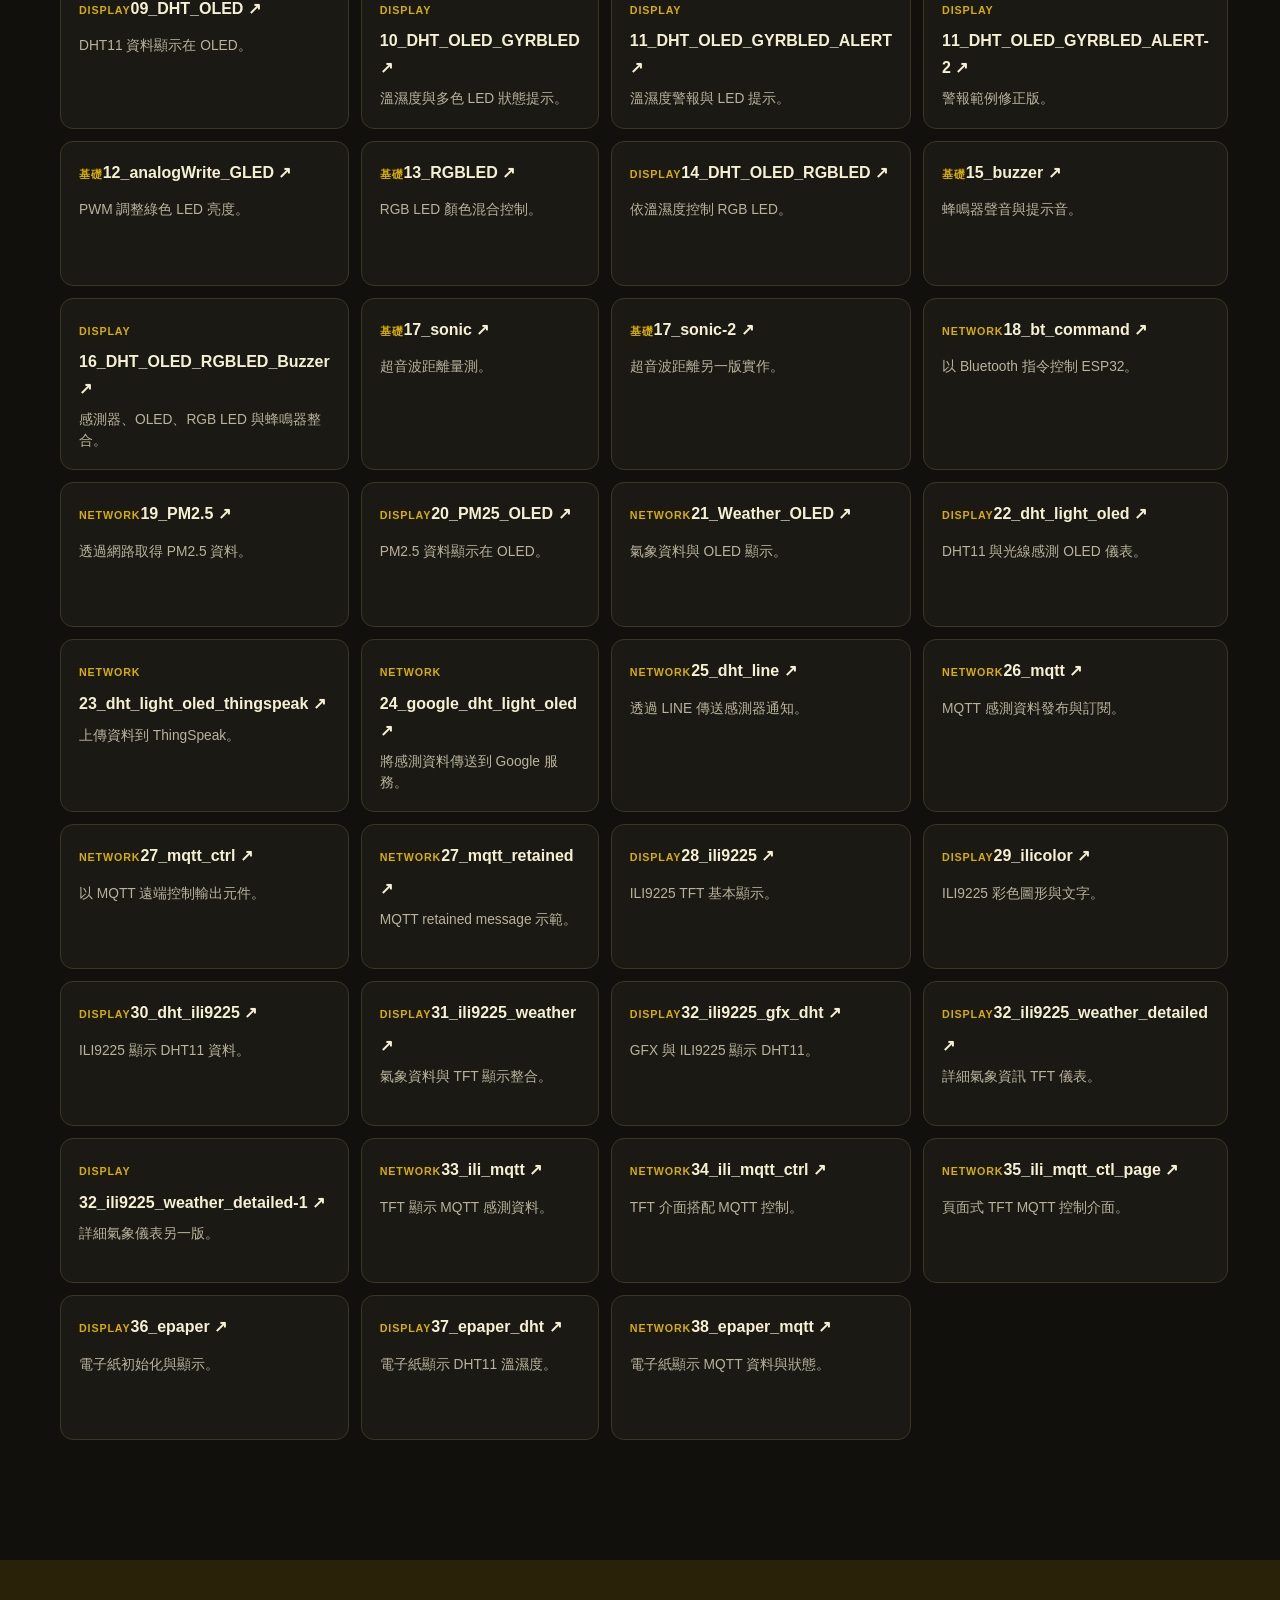
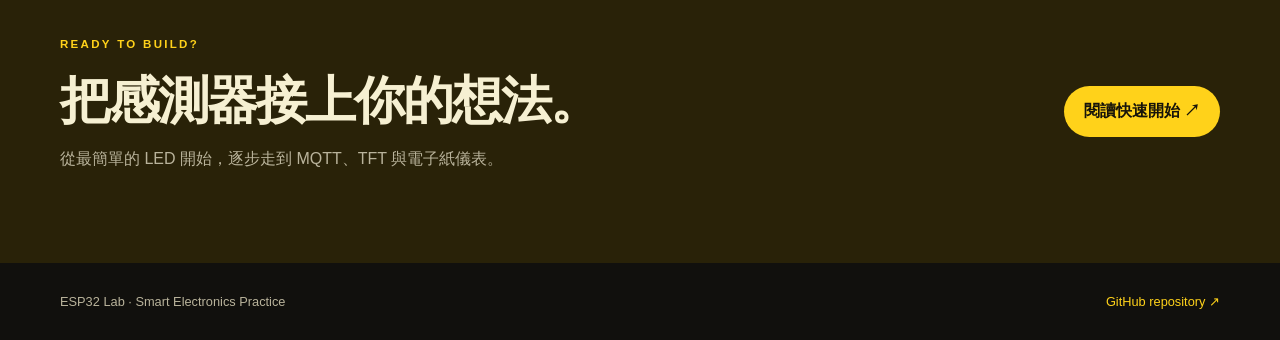
==== commit c57e025d: "Add black and yellow marquee showcase theme" ====
--- a/docs/index.html
+++ b/docs/index.html
@@ -5,20 +5,20 @@
   <meta name="viewport" content="width=device-width, initial-scale=1">
   <meta name="description" content="ESP32 sensors, MQTT, TFT and e-paper practical examples.">
   <title>ESP32 Sensors · MQTT · TFT · E-Paper</title>
-  <link rel="stylesheet" href="styles.css">
+  <link rel="stylesheet" href="styles.css"><link rel="stylesheet" href="theme.css">
 </head>
 <body>
   <header class="hero">
-    <nav class="nav shell"><a class="brand" href="."><span class="brand-mark">✦</span> ESP32 Lab</a><div class="nav-links"><a href="#highlights">特色</a><a href="#gallery">成果照片</a><a href="#examples">範例</a><a class="nav-button" href="https://github.com/fersz0614/esp32-sensors-mqtt-tft-epaper-Hsiang" target="_blank" rel="noreferrer">GitHub ↗</a></div></nav>
+    <nav class="nav shell"><a class="brand" href="."><span class="brand-mark">✦</span> ESP32 Lab</a><div class="nav-links"><a href="#highlights">特色</a><a href="#gallery">成果照片</a><a href="#examples">範例</a><a class="nav-button" href="https://github.com/fersz0614/esp32-sensors-mqtt-tft-epaper-Hsiang" target="_blank" rel="noreferrer">GitHub ↗</a></div></nav><div class="ticker" aria-label="專案跑馬燈"><div class="ticker-track"><span>⚡ ESP32 SENSORS</span><span>◆ MQTT TELEMETRY</span><span>▣ TFT DISPLAY</span><span>▰ E-PAPER STATUS</span><span>● 33 PROJECT MEDIA ITEMS</span><span><b>BUILD · CONNECT · DISPLAY</b></span><span>⚡ ESP32 SENSORS</span><span>◆ MQTT TELEMETRY</span><span>▣ TFT DISPLAY</span><span>▰ E-PAPER STATUS</span><span>● 33 PROJECT MEDIA ITEMS</span><span><b>BUILD · CONNECT · DISPLAY</b></span></div></div>
     <div class="hero-content shell"><div class="hero-copy"><p class="eyebrow">SMART ELECTRONICS · ESP32 PRACTICE</p><h1>從感測器到<br><em>物聯網展示</em></h1><p class="lede">一套由 GPIO、DHT11、OLED、TFT、電子紙、HTTP API 與 MQTT 串起來的 ESP32 實作範例。</p><div class="hero-actions"><a class="button primary" href="#examples">探索範例 <span>↓</span></a><a class="button ghost" href="https://github.com/fersz0614/esp32-sensors-mqtt-tft-epaper-Hsiang" target="_blank" rel="noreferrer">查看原始碼 ↗</a></div></div><div class="hero-visual" aria-label="電子紙成果照片"><div class="orbit orbit-a"></div><div class="orbit orbit-b"></div><div class="device"><div class="device-screen"><span>ESP32</span><strong>27.4°</strong><small>MQTT ONLINE</small></div><div class="device-pins"></div></div><div class="floating-chip chip-one">DHT11</div><div class="floating-chip chip-two">MQTT</div><div class="floating-chip chip-three">E-PAPER</div></div></div>
   </header>
   <main>
     <section class="section shell" id="highlights"><div class="section-heading"><p class="eyebrow">WHY THIS PROJECT</p><h2>把每個小實驗，<br><span>連成一條完整的學習路徑。</span></h2></div><div class="feature-grid"><article class="feature-card"><div class="icon">◌</div><h3>感測與輸入</h3><p>DHT11、光敏電阻、PIR、超音波與藍牙，從讀取世界開始。</p></article><article class="feature-card accent"><div class="icon">⌁</div><h3>連線與資料</h3><p>Wi‑Fi、HTTP API、ThingSpeak、LINE 與 MQTT，讓資料真正流動。</p></article><article class="feature-card"><div class="icon">▣</div><h3>顯示與控制</h3><p>OLED、ILI9225 TFT 與電子紙，將狀態轉成看得懂的介面。</p></article></div></section>
-    <section class="gallery-section" id="gallery"><div class="shell"><div class="section-heading light"><p class="eyebrow">PROJECT IN ACTION</p><h2>看見資料被讀取、<br><span>被傳送，也被呈現。</span></h2></div><div class="gallery"><figure class="gallery-main"><img src="assets/epaper-mqtt.png" alt="電子紙 MQTT 成果"><figcaption>電子紙 × MQTT</figcaption></figure><figure><img src="assets/dht-oled-thingspeak.png" alt="DHT11 OLED ThingSpeak 成果"><figcaption>DHT11 × OLED × ThingSpeak</figcaption></figure><figure><img src="assets/tft-mqtt.jpeg" alt="TFT MQTT 成果"><figcaption>TFT × MQTT</figcaption></figure><figure><img src="assets/mqtt-control.png" alt="MQTT 控制成果"><figcaption>MQTT 遠端控制</figcaption></figure></div></div></section>
+    <section class="gallery-section" id="gallery"><div class="shell"><div class="section-heading light"><p class="eyebrow">PROJECT IN ACTION</p><h2>看見資料被讀取、<br><span>被傳送，也被呈現。</span></h2></div><div class="gallery"><figure class="gallery-main"><img src="assets/photo-32.png" alt="電子紙 MQTT 成果"><figcaption>電子紙 × MQTT</figcaption></figure><figure><img src="assets/photo-11.png" alt="DHT11 OLED ThingSpeak 成果"><figcaption>DHT11 × OLED × ThingSpeak</figcaption></figure><figure><img src="assets/photo-28.jpeg" alt="TFT MQTT 成果"><figcaption>TFT × MQTT</figcaption></figure><figure><img src="assets/photo-22.png" alt="MQTT 控制成果"><figcaption>MQTT 遠端控制</figcaption></figure></div></div></section>
     <section class="section shell" id="examples"><div class="section-heading examples-heading"><div><p class="eyebrow">EXAMPLE INDEX</p><h2>選一個範例，<span>開始動手。</span></h2></div><div class="search-wrap"><label for="search">搜尋範例</label><input id="search" type="search" placeholder="例如：MQTT、OLED、電子紙"></div></div><div class="filters" role="group" aria-label="範例分類"><button class="filter active" data-filter="all">全部</button><button class="filter" data-filter="basic">基礎</button><button class="filter" data-filter="network">網路與 IoT</button><button class="filter" data-filter="display">顯示器</button></div><div id="example-grid" class="example-grid"></div><p id="empty" class="empty" hidden>找不到符合的範例。</p></section>
     <section class="cta-section"><div class="shell cta"><div><p class="eyebrow">READY TO BUILD?</p><h2>把感測器接上你的想法。</h2><p>從最簡單的 LED 開始，逐步走到 MQTT、TFT 與電子紙儀表。</p></div><a class="button primary" href="https://github.com/fersz0614/esp32-sensors-mqtt-tft-epaper-Hsiang#快速開始" target="_blank" rel="noreferrer">閱讀快速開始 ↗</a></div></section>
   </main>
   <footer class="footer shell"><span>ESP32 Lab · Smart Electronics Practice</span><a href="https://github.com/fersz0614/esp32-sensors-mqtt-tft-epaper-Hsiang" target="_blank" rel="noreferrer">GitHub repository ↗</a></footer>
-  <script src="app.js?v=4"></script>
+  <script src="app.js?v=5"></script>
 </body>
 </html>
--- a/docs/theme.css
+++ b/docs/theme.css
@@ -0,0 +1,4 @@
+:root{--ink:#f6f0d2;--muted:#b9b39b;--paper:#11100d;--card:#1b1914;--line:#3b3523;--mint:#ffd21a;--green:#ffd21a;--navy:#080807;--orange:#ff9f1a}
+body{background:var(--paper);color:var(--ink)}.hero{background:radial-gradient(circle at 78% 35%,#3d3515 0,#211e0d 30%,#11100d 64%,#080807 100%)}.hero .eyebrow,.eyebrow{color:var(--mint)}h1 em,.section-heading h2 span{color:var(--mint)}.lede,.feature-card p,.cta p:not(.eyebrow){color:var(--muted)}.nav-links a{color:#d8d0a7}.nav-button{border-color:#8b7410}.button.primary{background:var(--mint);color:#17140a}.button.ghost{border-color:#78671a;color:#fff9d7}.brand-mark{border-color:var(--mint);color:var(--mint)}.device{background:#28230e;border-color:#8a7417}.device-screen{background:#f6dc4d;color:#2e2705;box-shadow:inset 0 0 0 8px #c2a815}.device-screen small,.icon,.tag{color:#d8ae00}.feature-card{background:var(--card);border-color:var(--line)}.feature-card.accent{background:#25200d;color:#fff9d7}.gallery-section{background:#080807}.light h2 span{color:var(--mint)}.search-wrap{color:var(--muted)}.search-wrap input,.filter{background:#1b1914;color:var(--ink);border-color:var(--line)}.filter.active,.filter:hover{background:var(--mint);color:#17140a;border-color:var(--mint)}.example-card{background:var(--card);border-color:var(--line)}.example-card a{color:var(--ink)}.example-card p{color:var(--muted)}.cta-section{background:#292208}.footer{color:var(--muted)}.footer a{color:var(--mint)}
+.ticker{width:100%;overflow:hidden;background:var(--mint);color:#151207;border-top:1px solid #ffeb72;border-bottom:1px solid #8d7310;font-size:.75rem;font-weight:900;letter-spacing:.08em;white-space:nowrap}.ticker-track{display:inline-flex;min-width:max-content;animation:marquee 28s linear infinite}.ticker span{padding:10px 34px}.ticker b{color:#6f5600}@keyframes marquee{from{transform:translateX(0)}to{transform:translateX(-50%)}}
+.gallery figure{background:#28230e}.gallery figcaption{color:#fff9d7}.gallery figure a{display:block;width:100%;height:100%}.gallery figure a img{display:block}.gallery figure:nth-child(n+5){grid-row:auto}
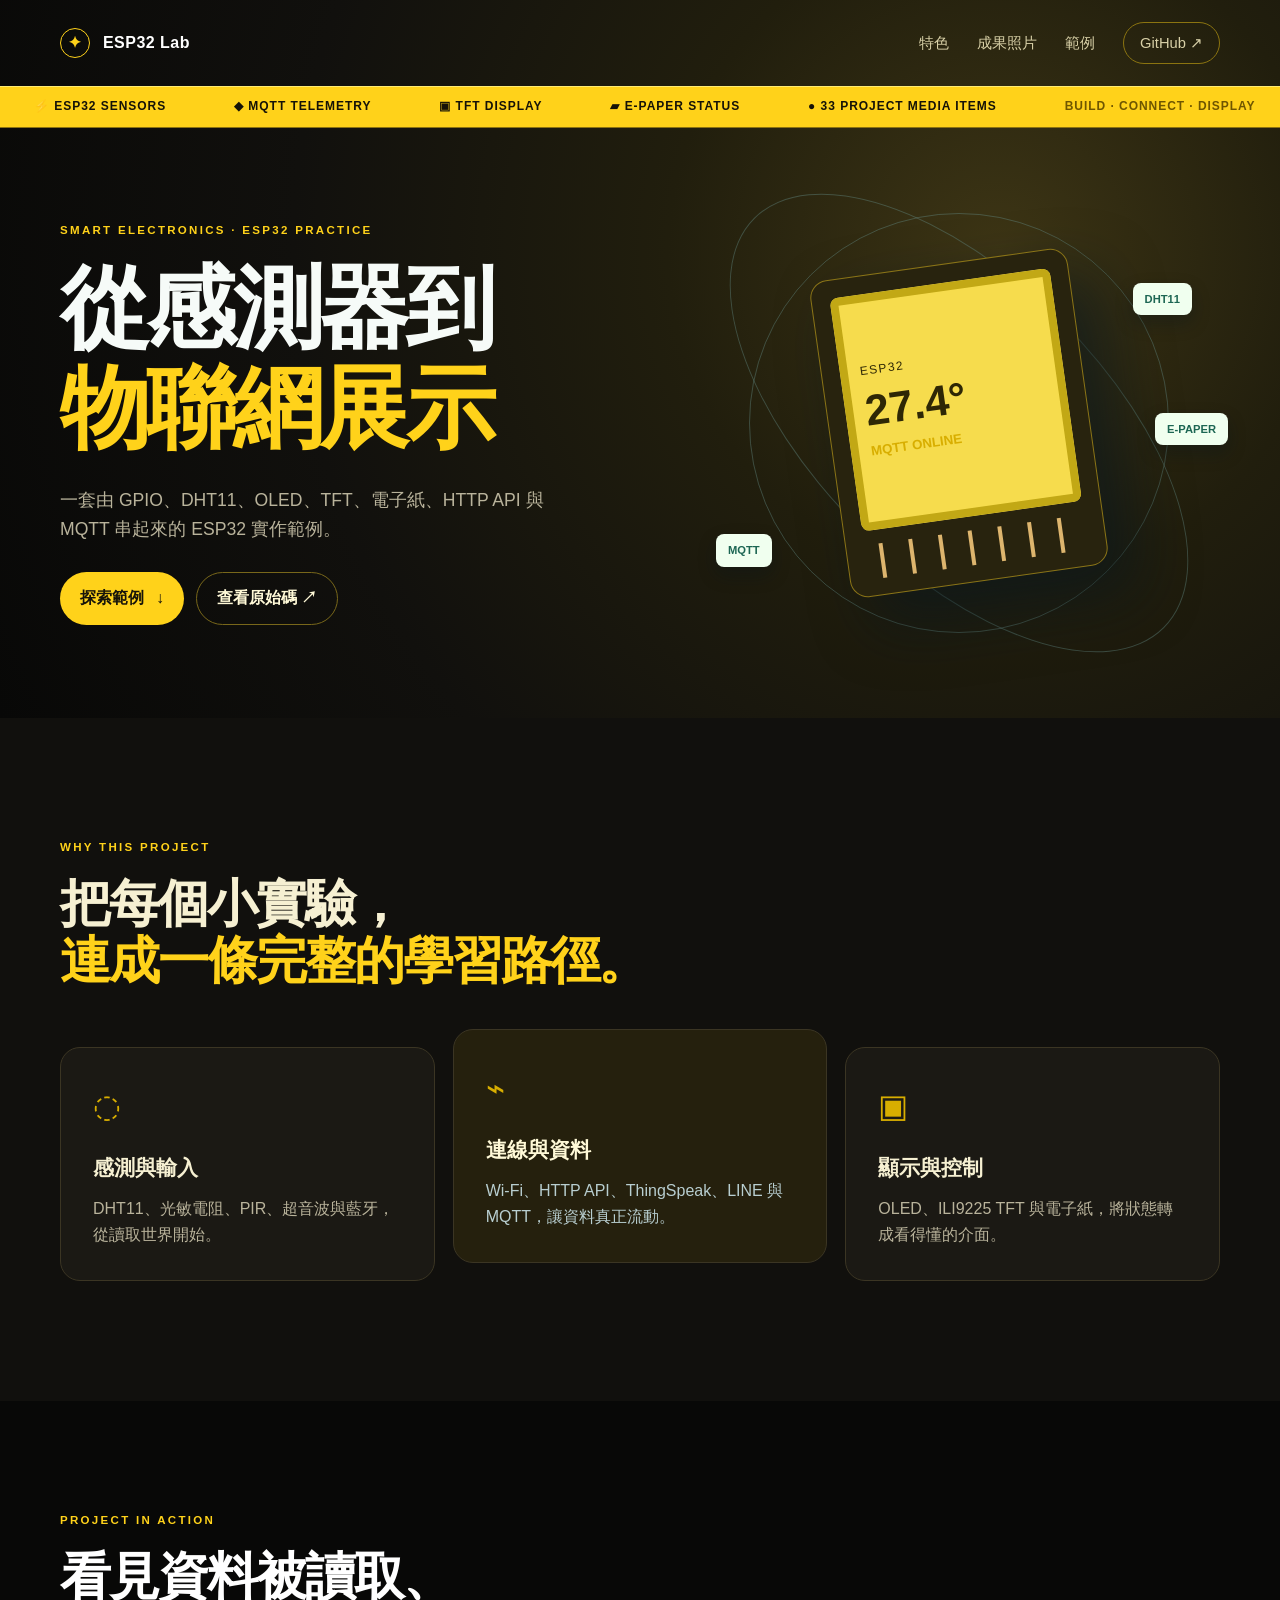
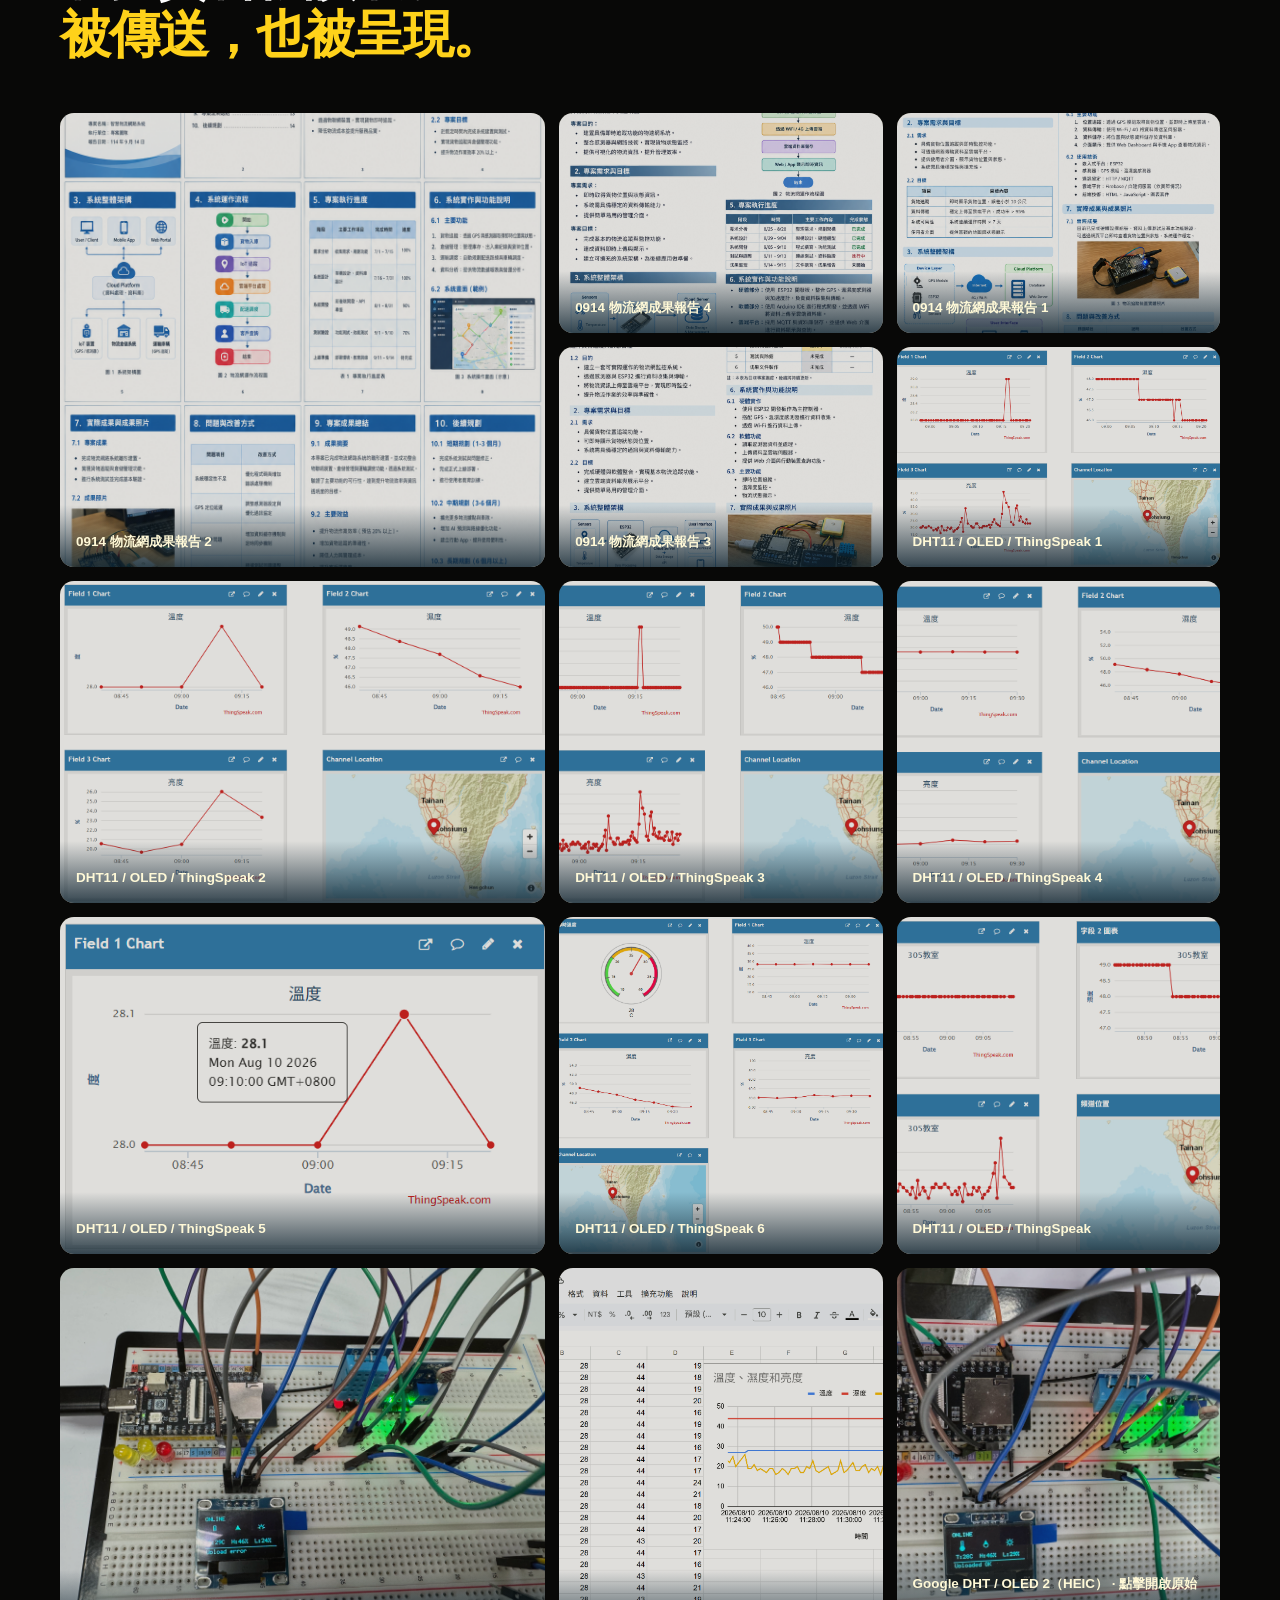
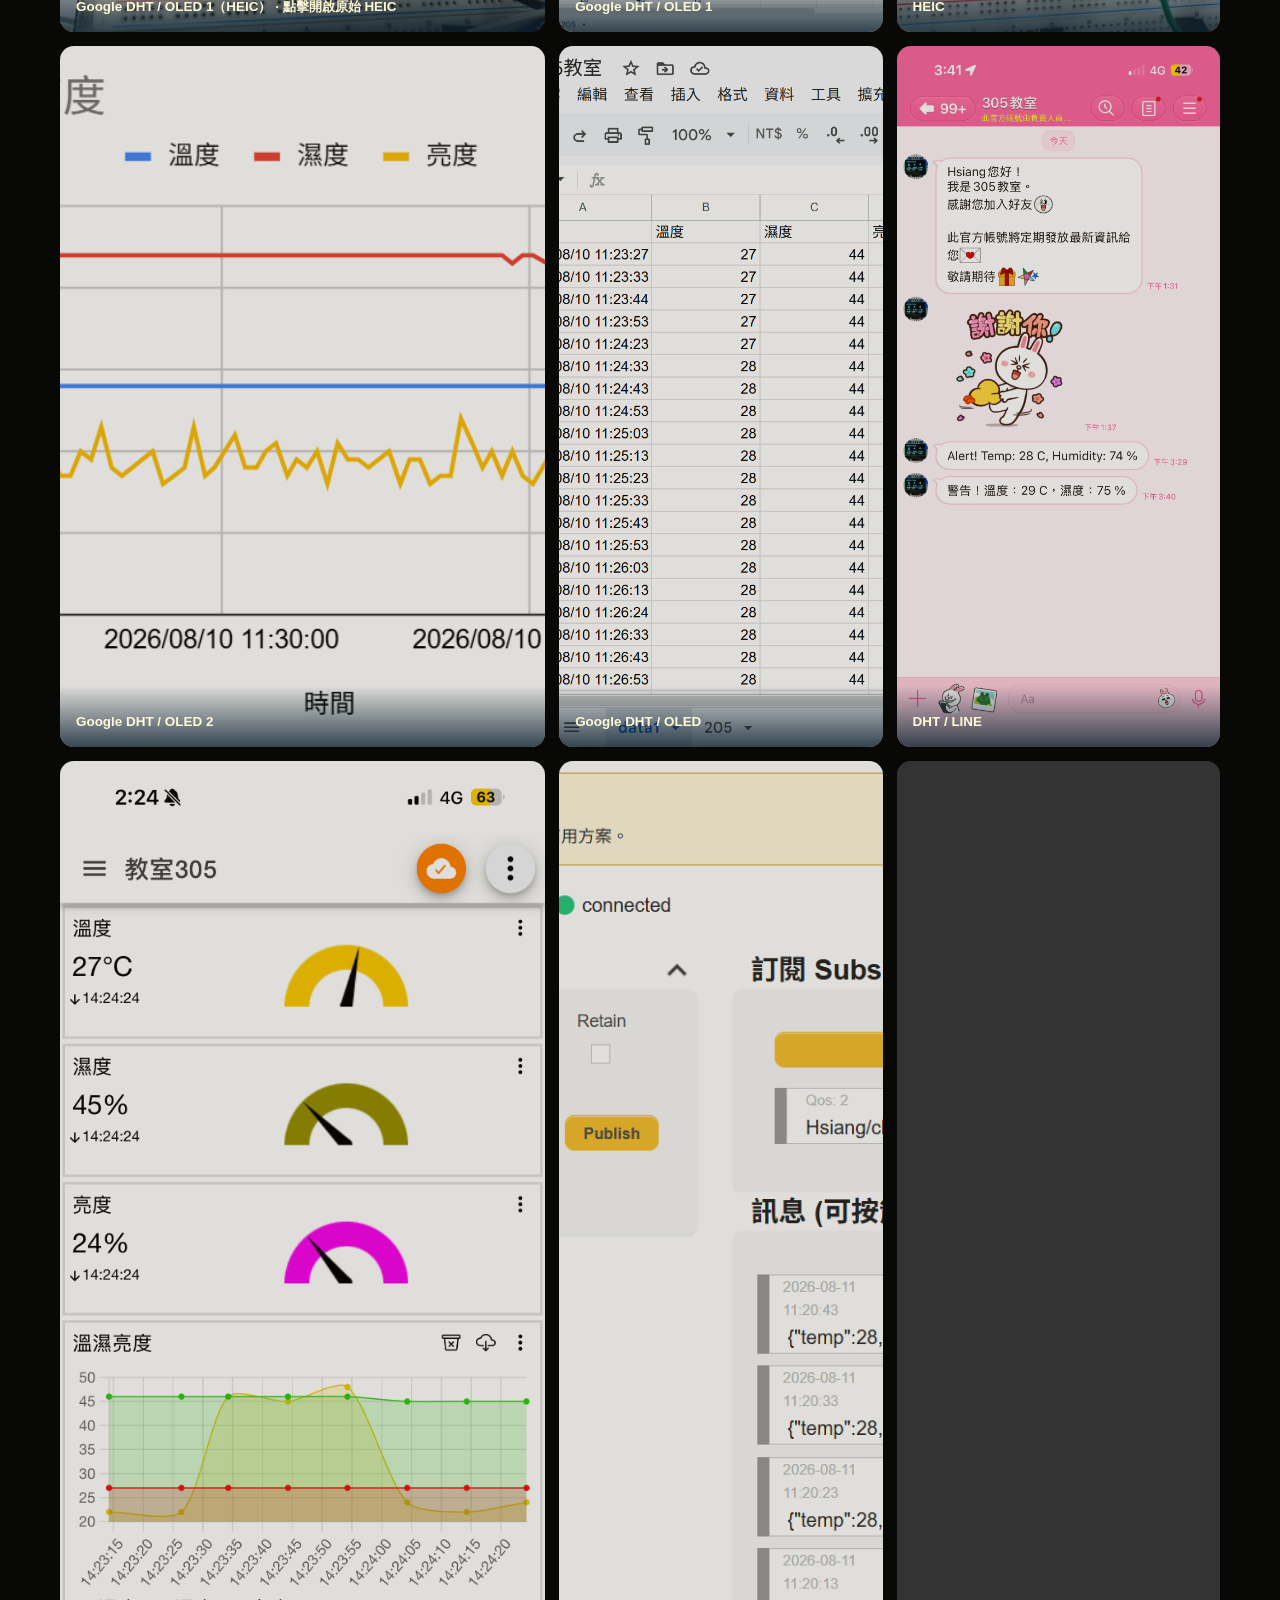
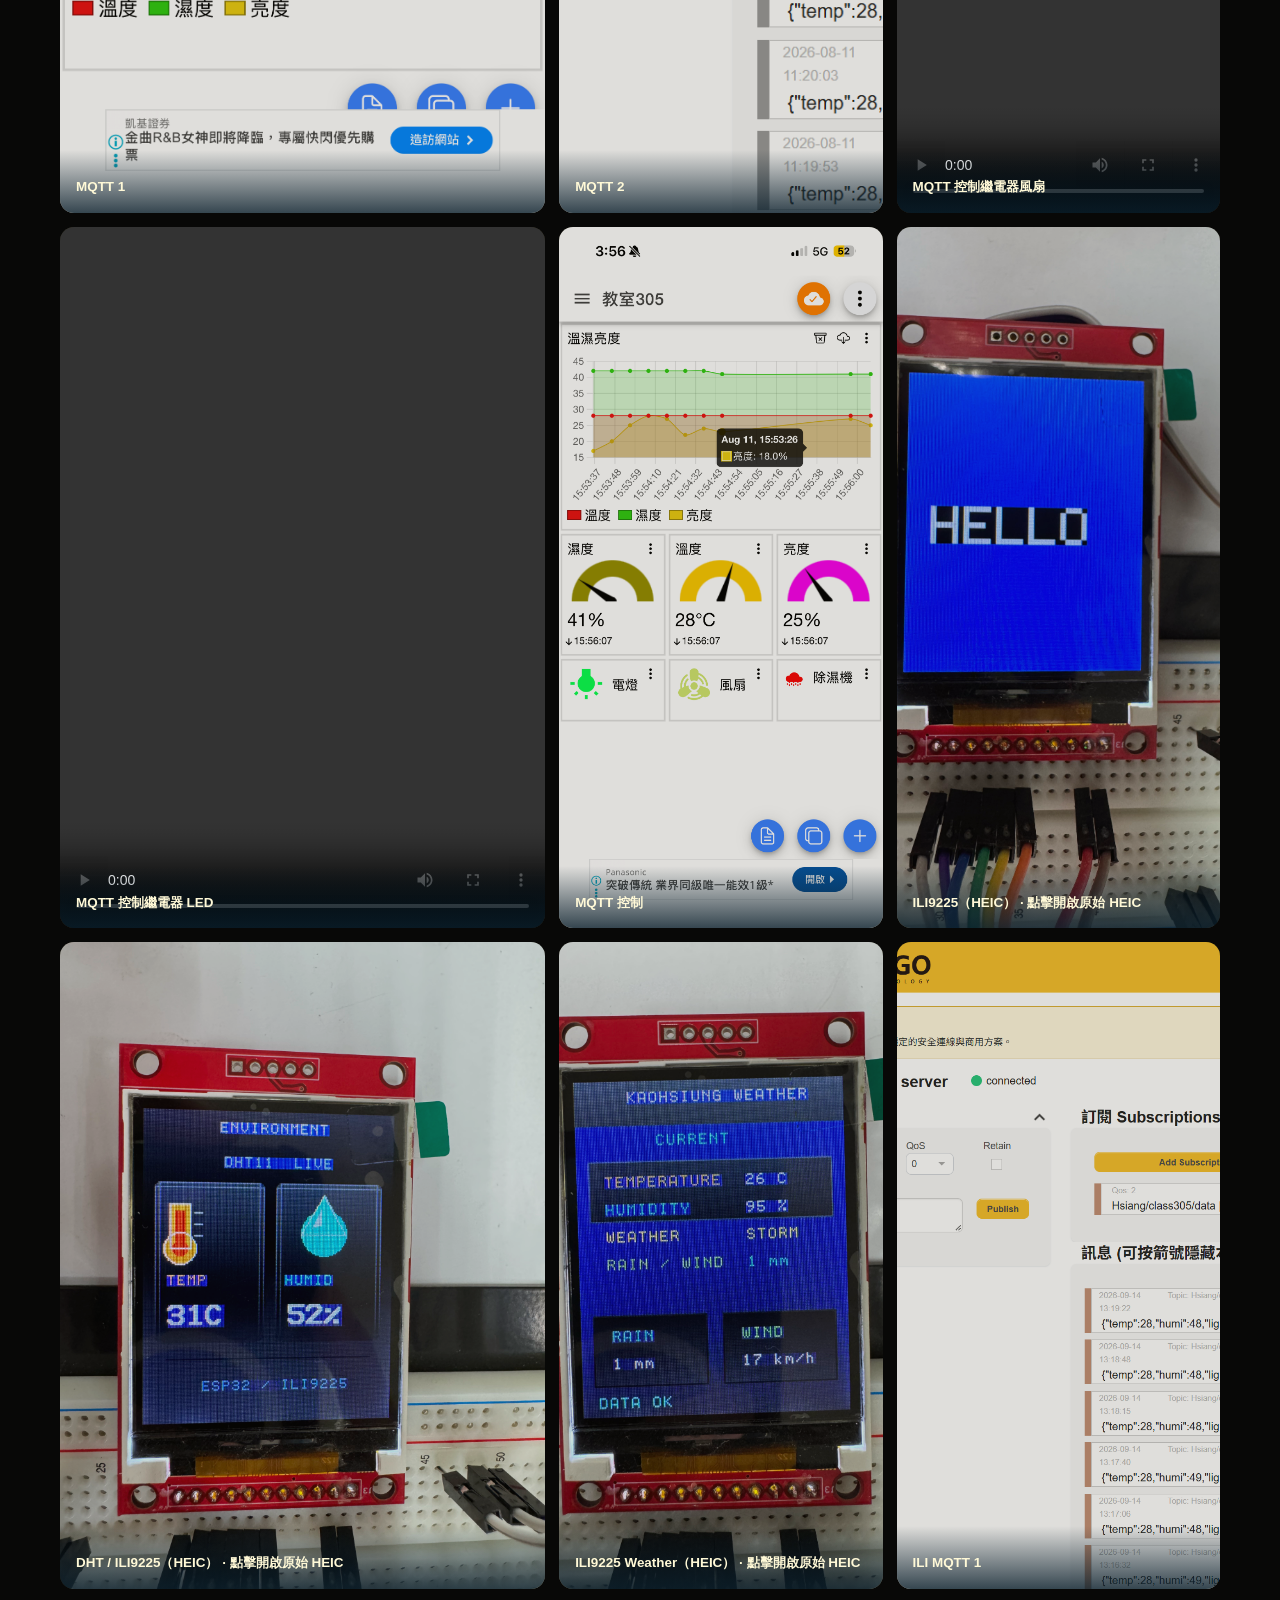
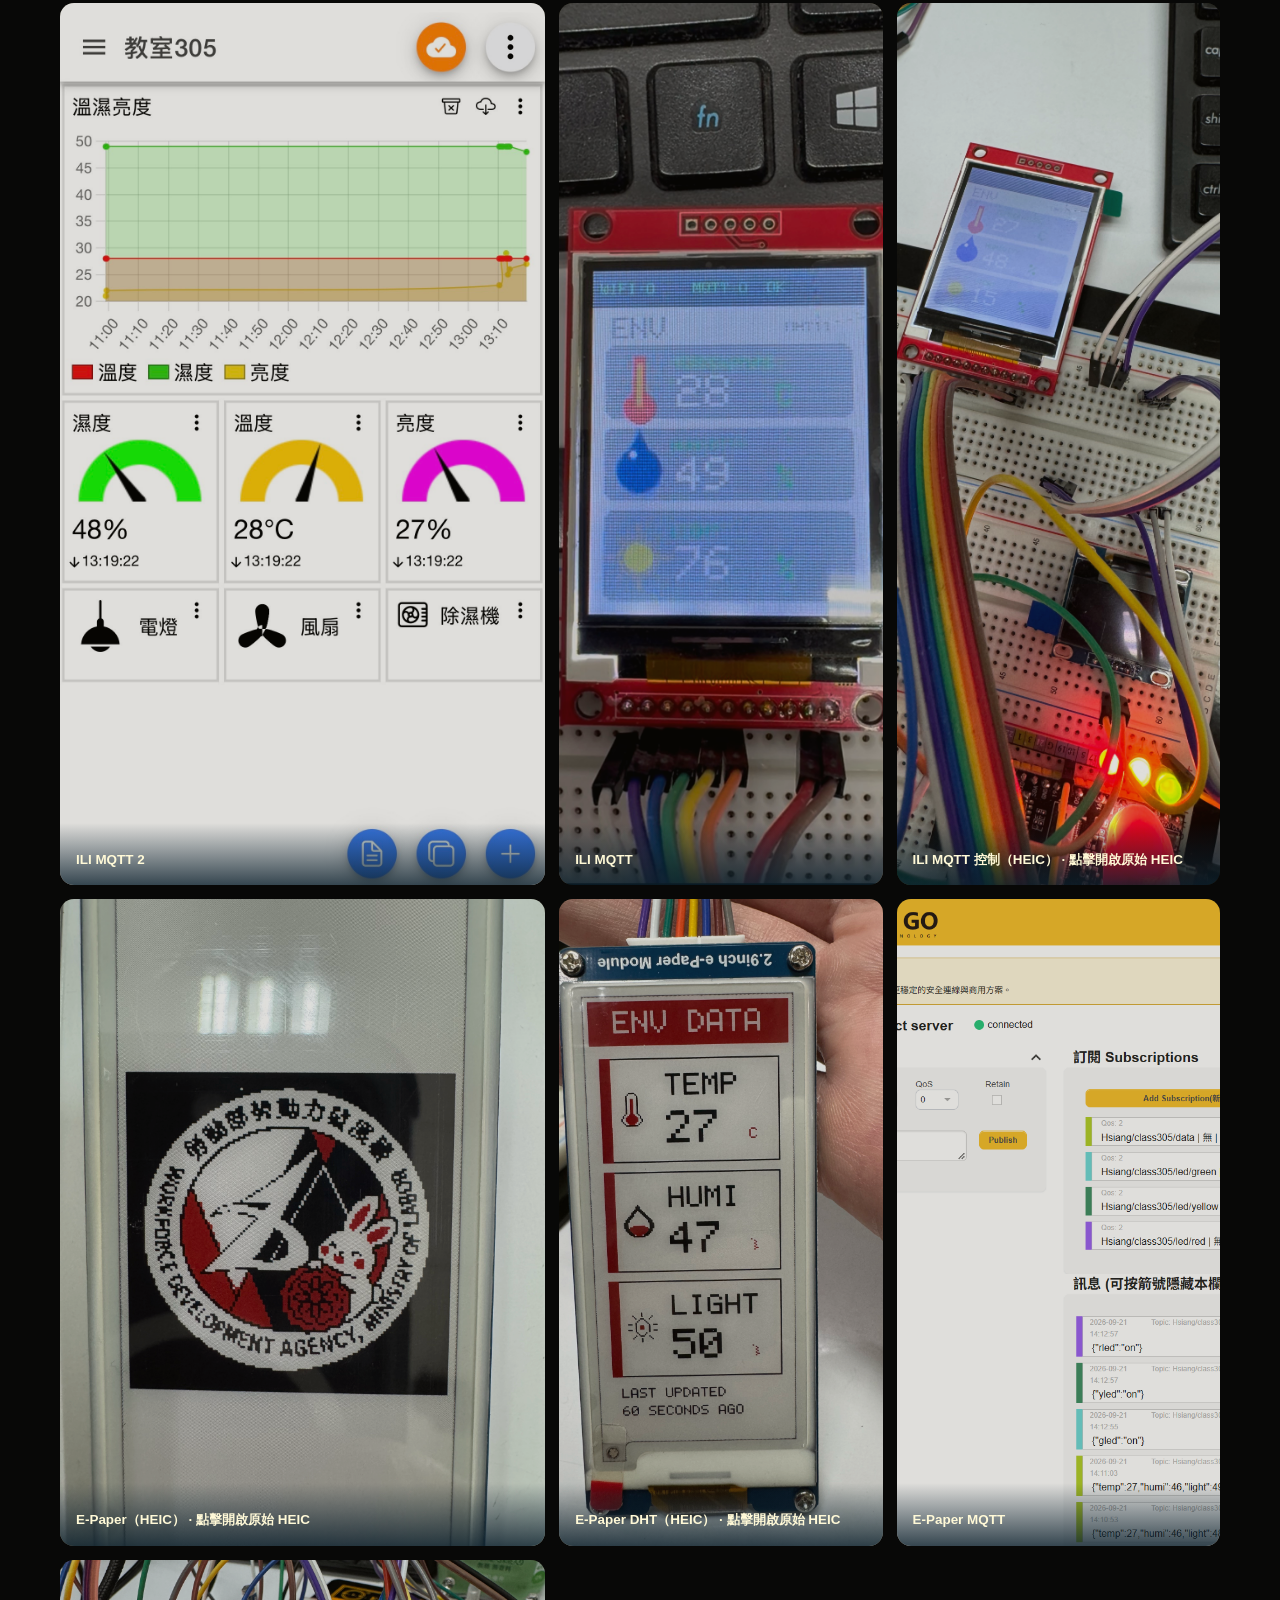
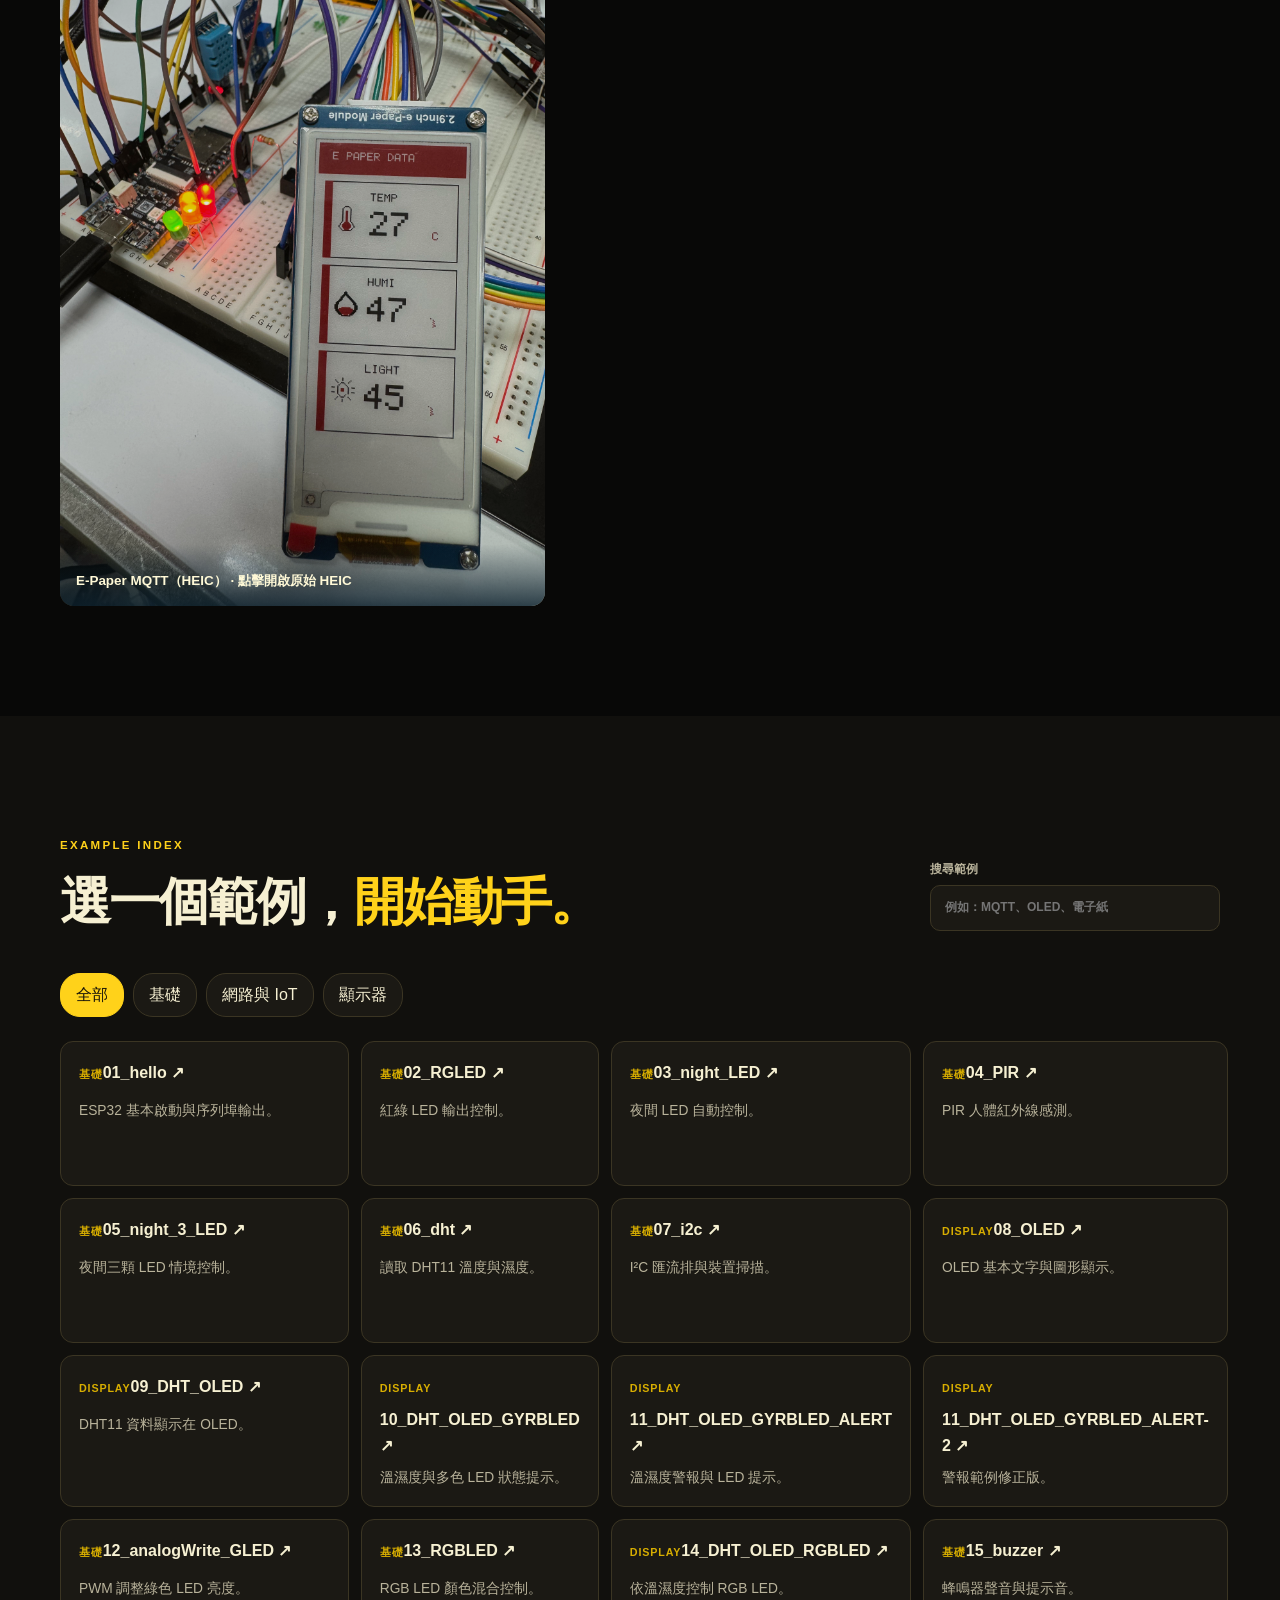
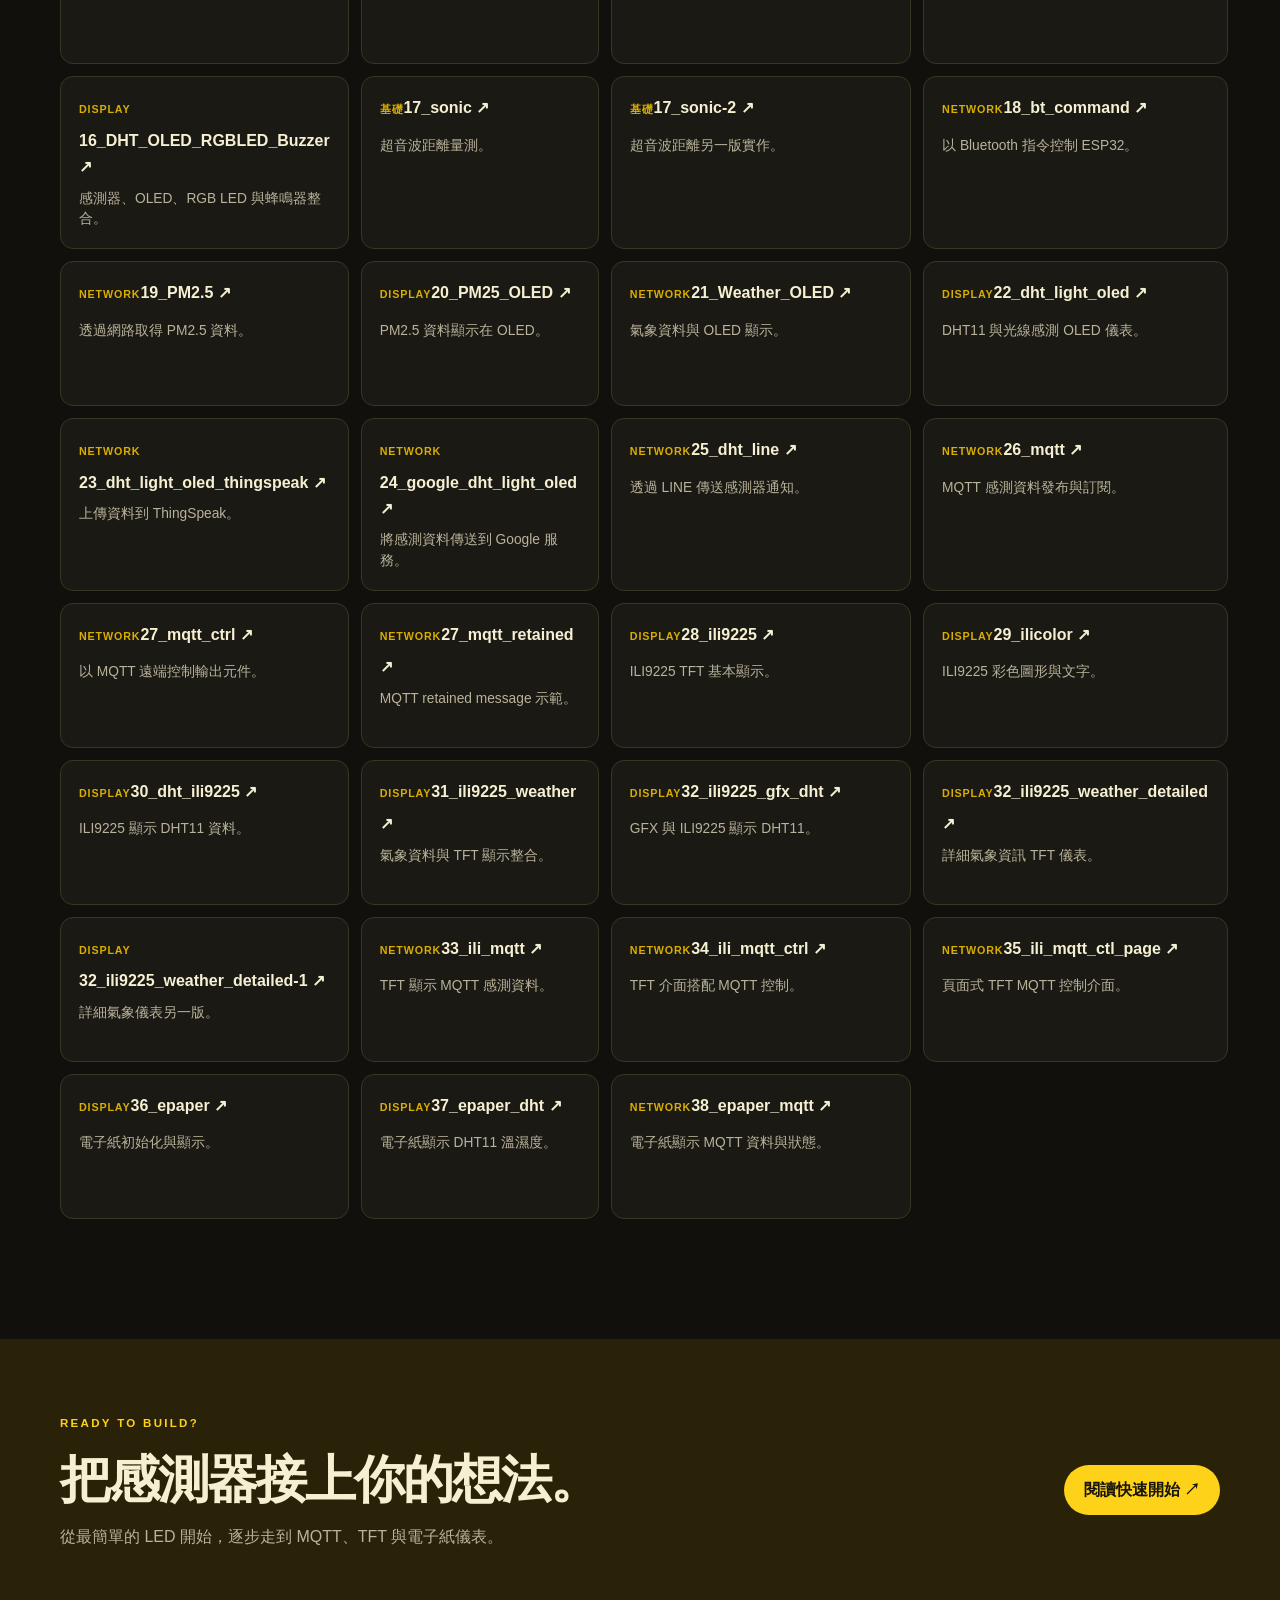
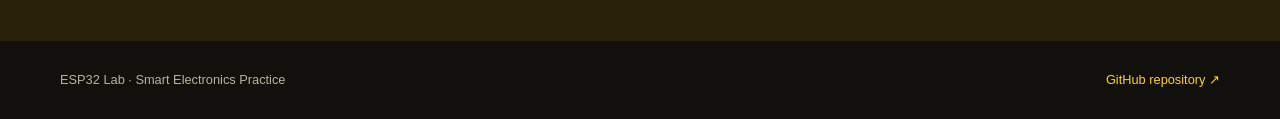
==== commit 89049811: "Add browser previews for HEIC project photos" ====
--- a/docs/index.html
+++ b/docs/index.html
@@ -19,6 +19,6 @@
     <section class="cta-section"><div class="shell cta"><div><p class="eyebrow">READY TO BUILD?</p><h2>把感測器接上你的想法。</h2><p>從最簡單的 LED 開始，逐步走到 MQTT、TFT 與電子紙儀表。</p></div><a class="button primary" href="https://github.com/fersz0614/esp32-sensors-mqtt-tft-epaper-Hsiang#快速開始" target="_blank" rel="noreferrer">閱讀快速開始 ↗</a></div></section>
   </main>
   <footer class="footer shell"><span>ESP32 Lab · Smart Electronics Practice</span><a href="https://github.com/fersz0614/esp32-sensors-mqtt-tft-epaper-Hsiang" target="_blank" rel="noreferrer">GitHub repository ↗</a></footer>
-  <script src="app.js?v=5"></script>
+  <script src="app.js?v=5"></script><script src="heic-preview.js?v=1"></script>
 </body>
 </html>
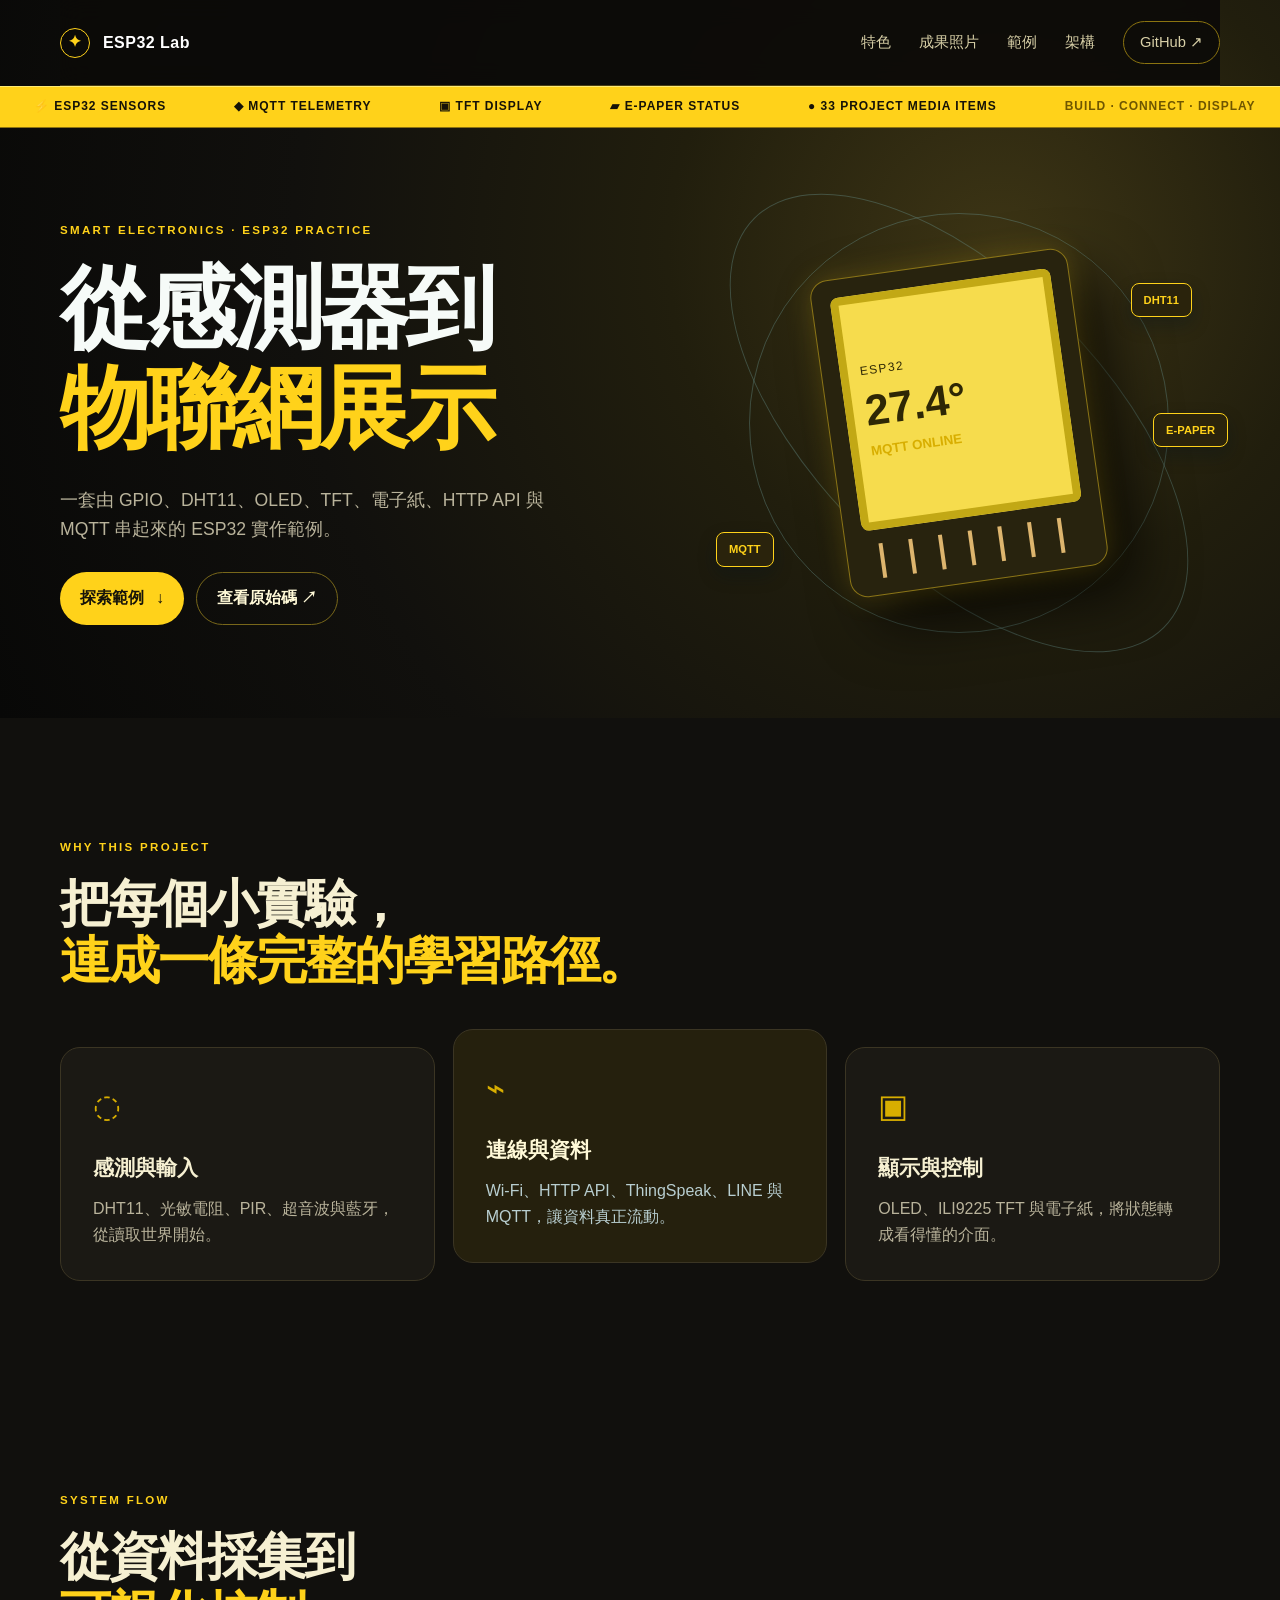
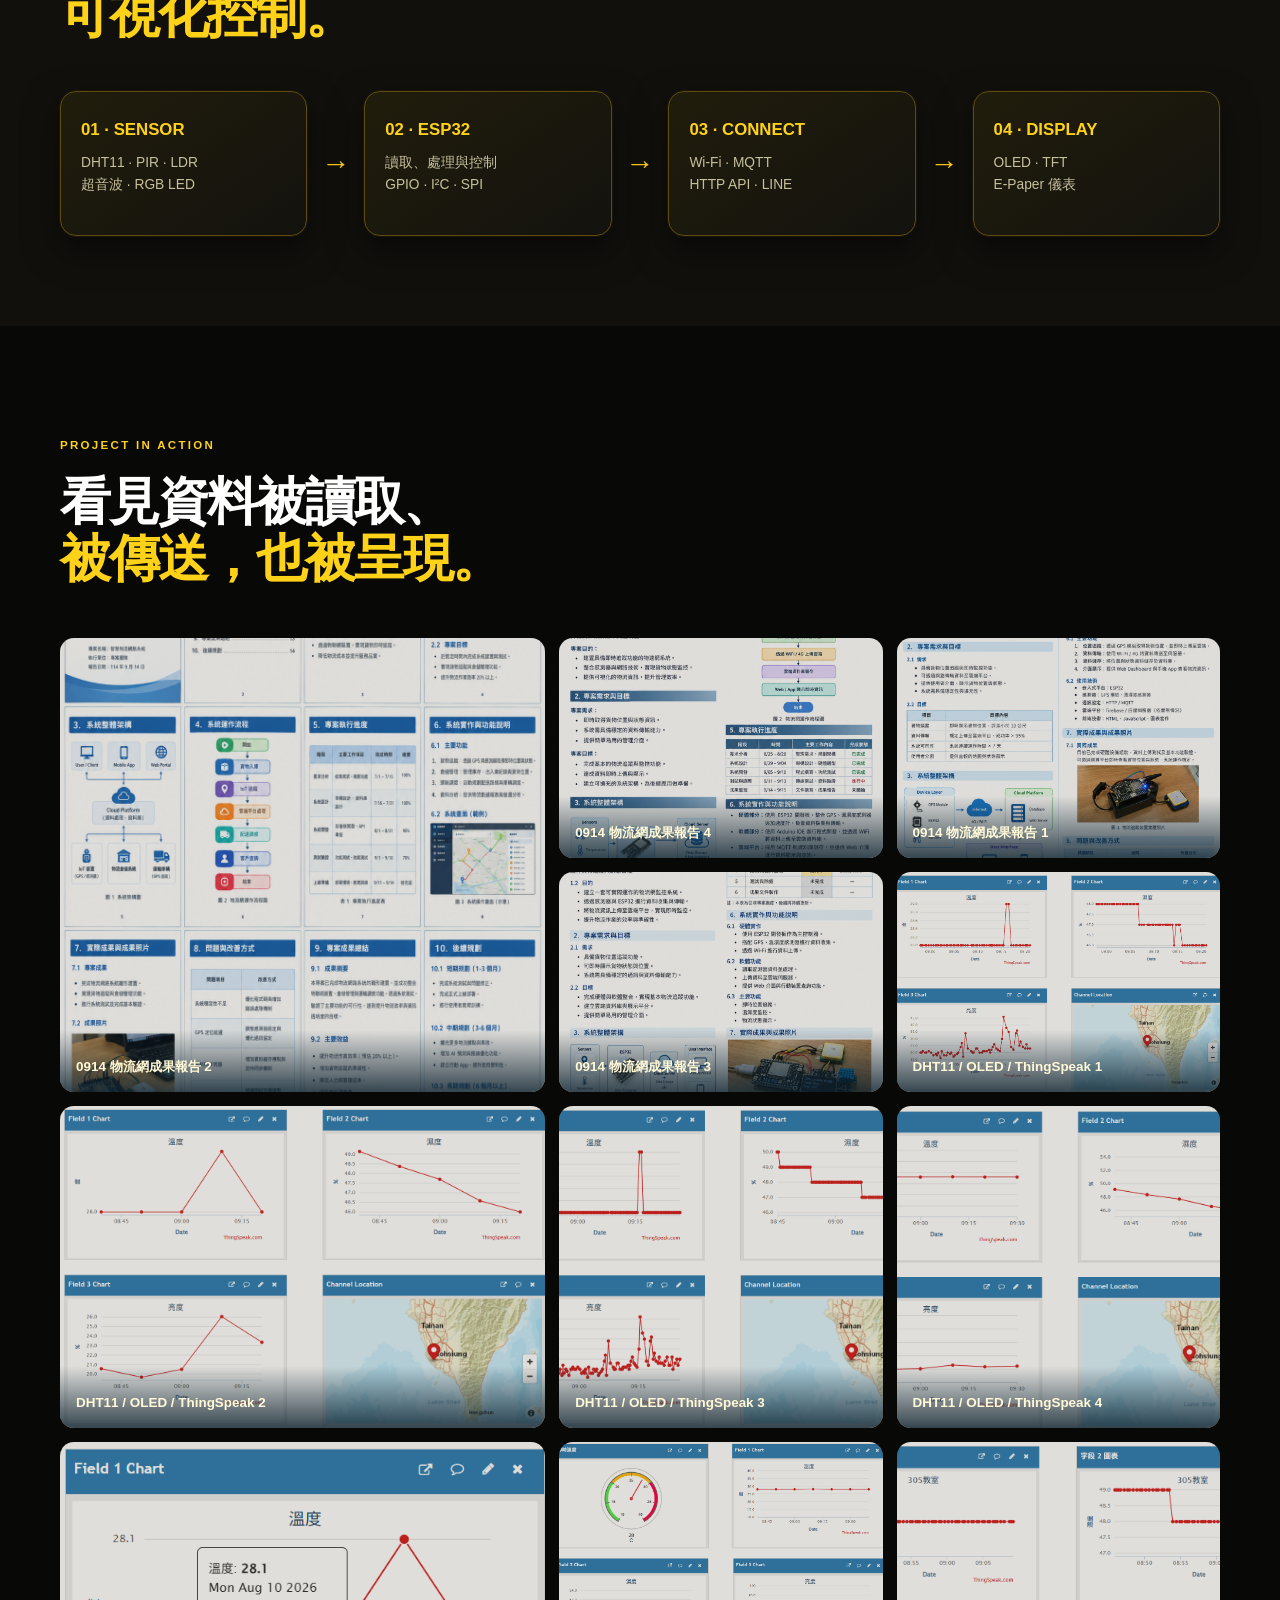
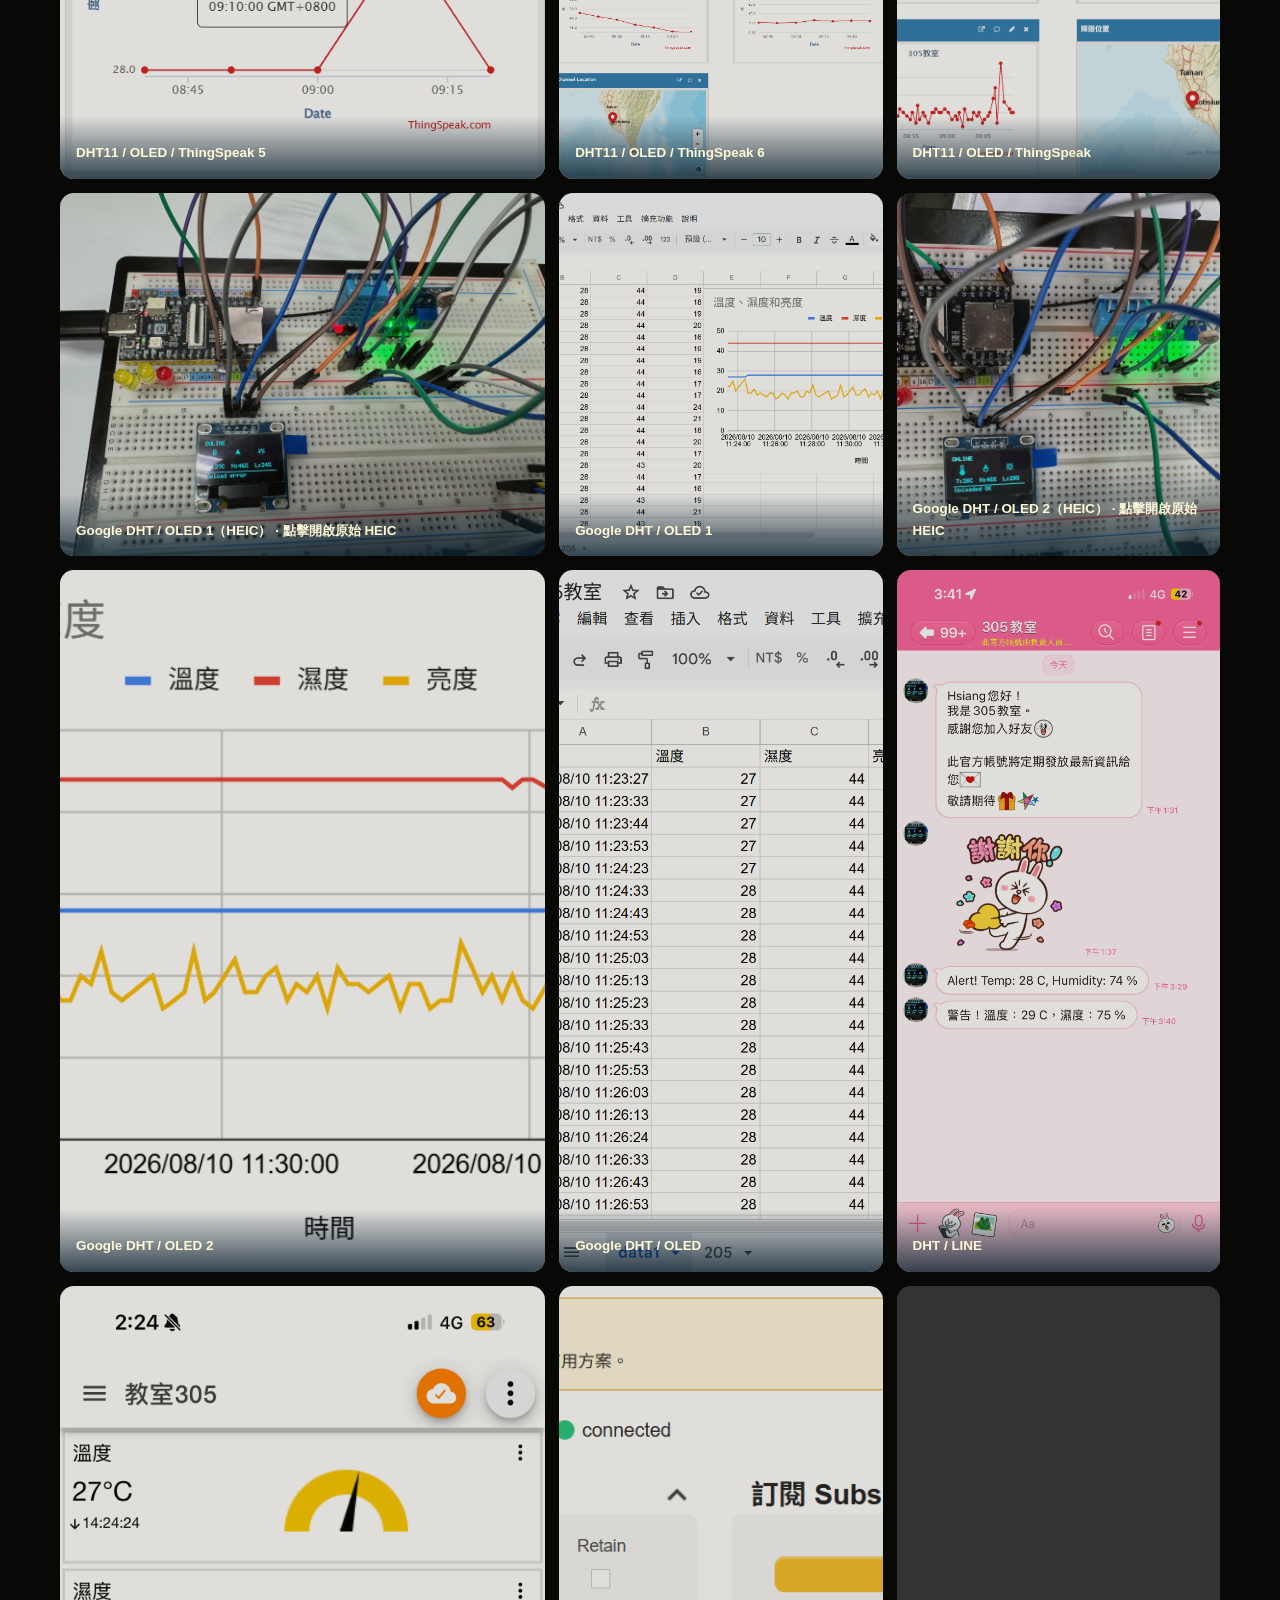
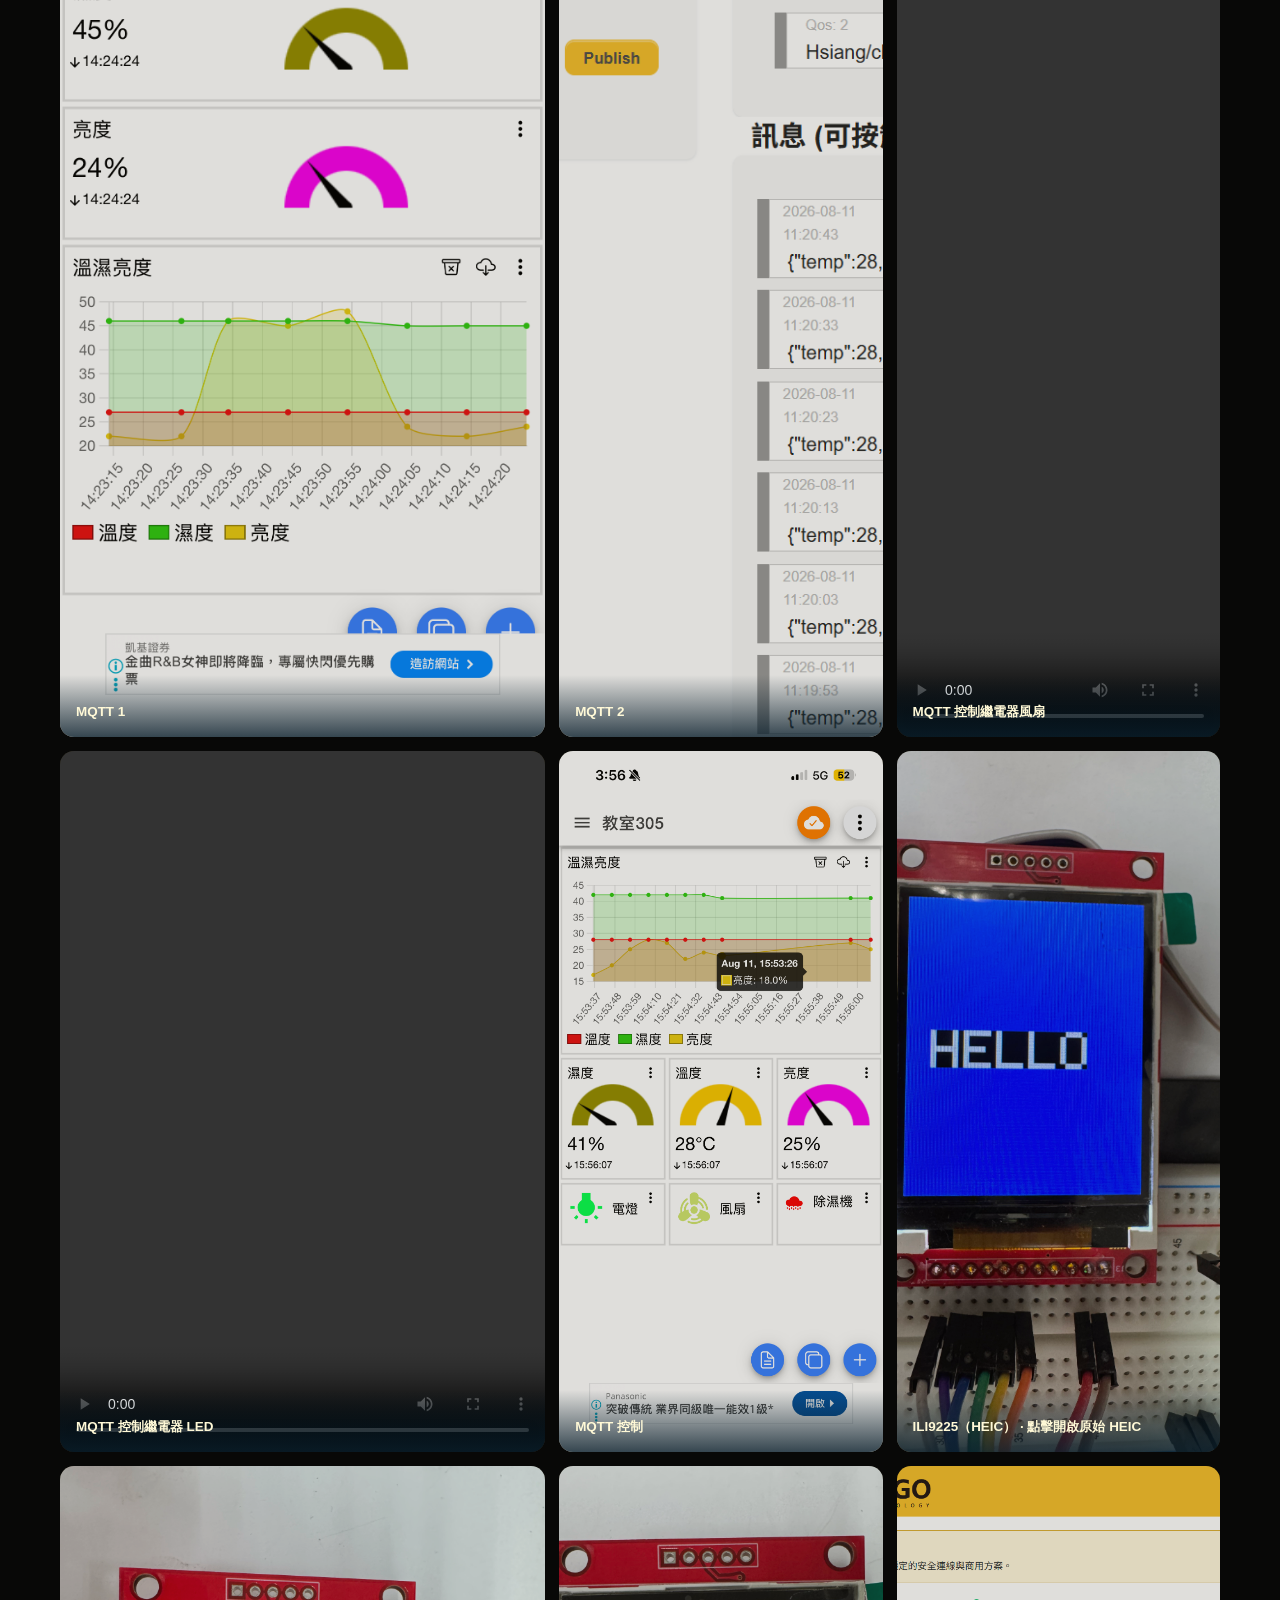
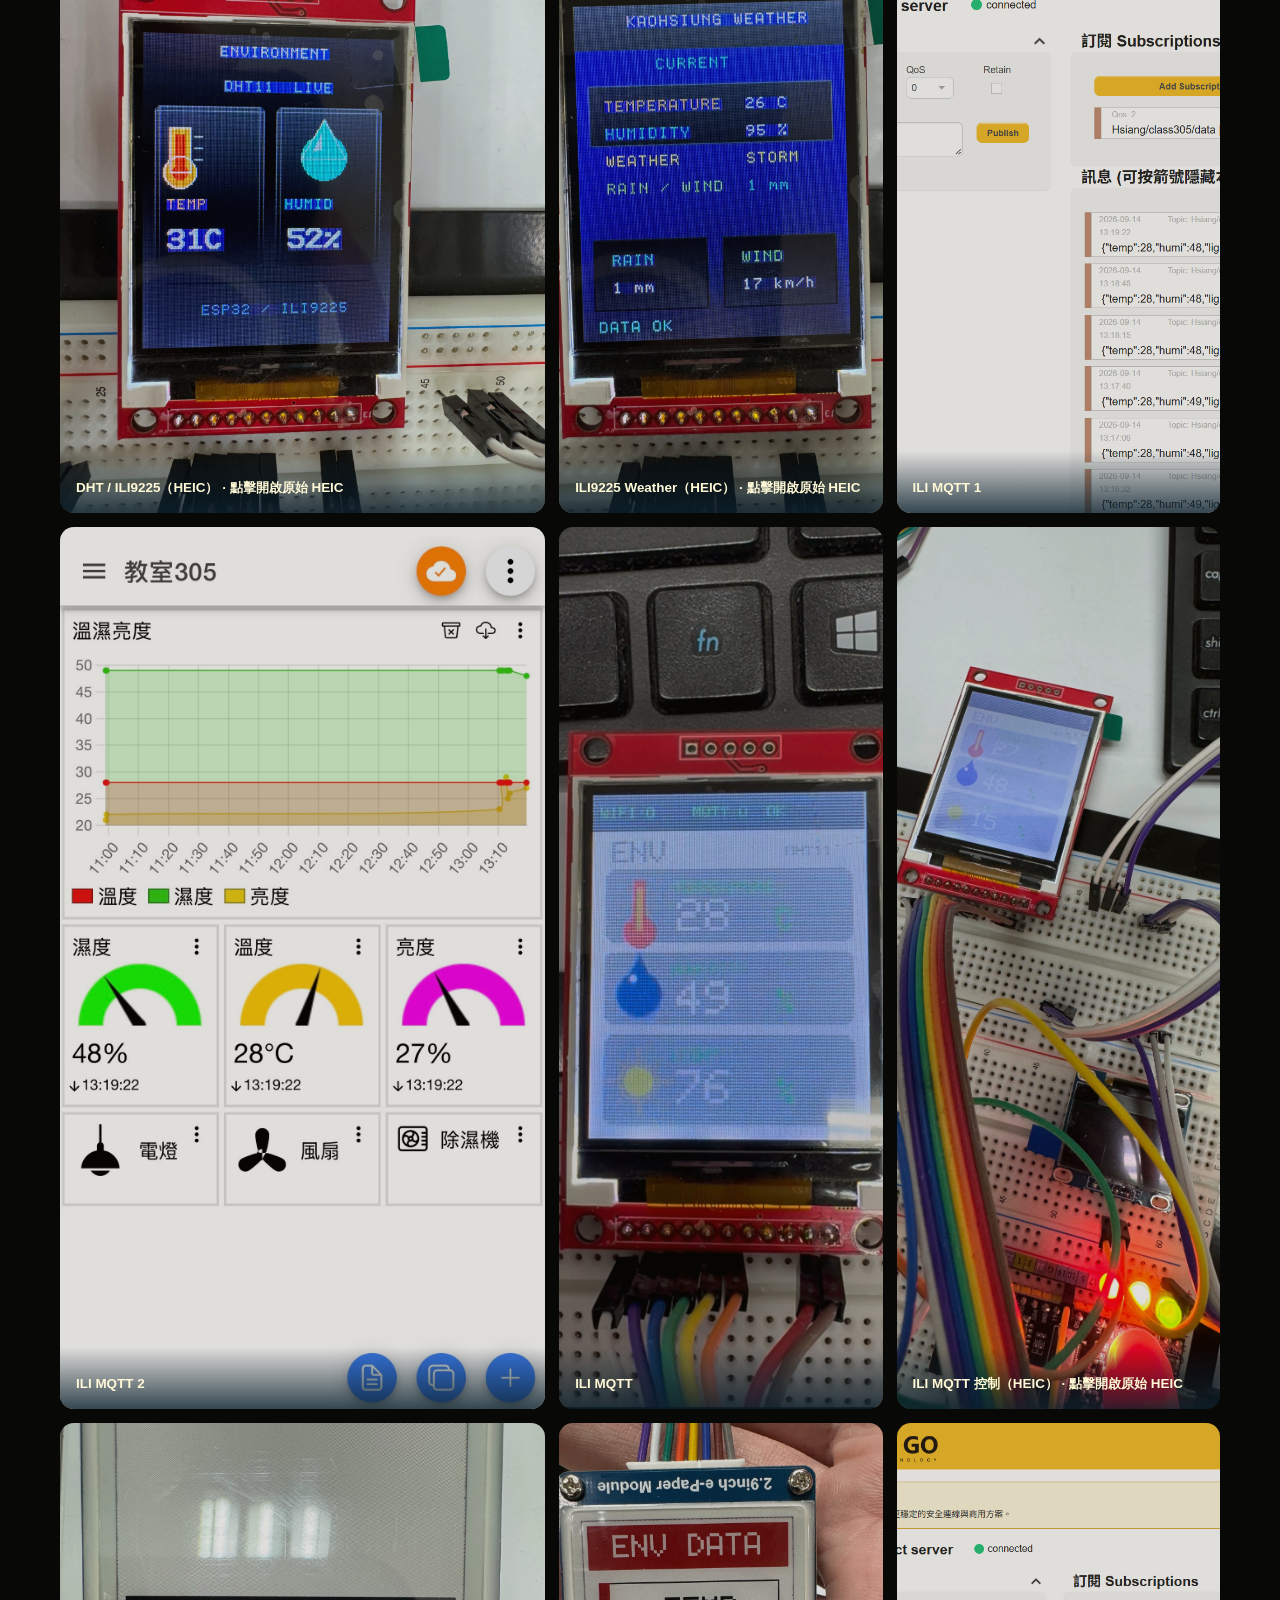
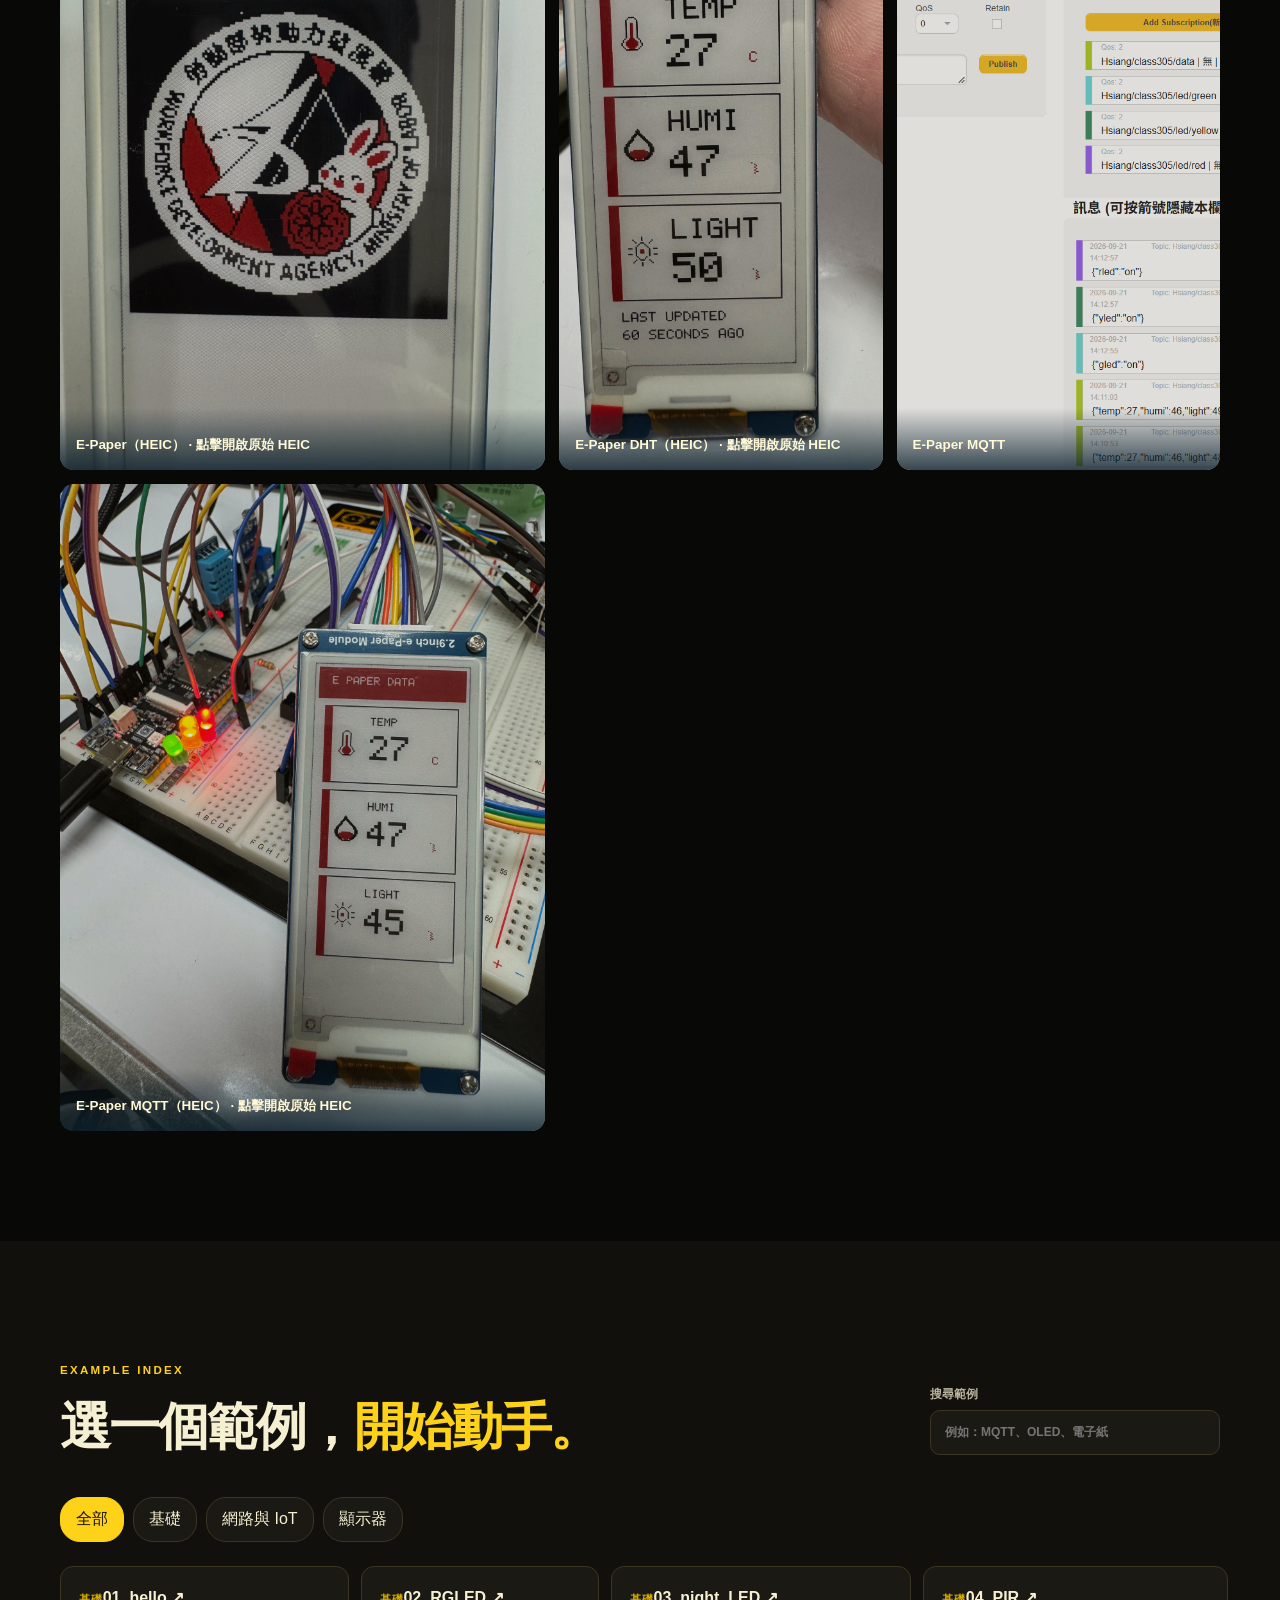
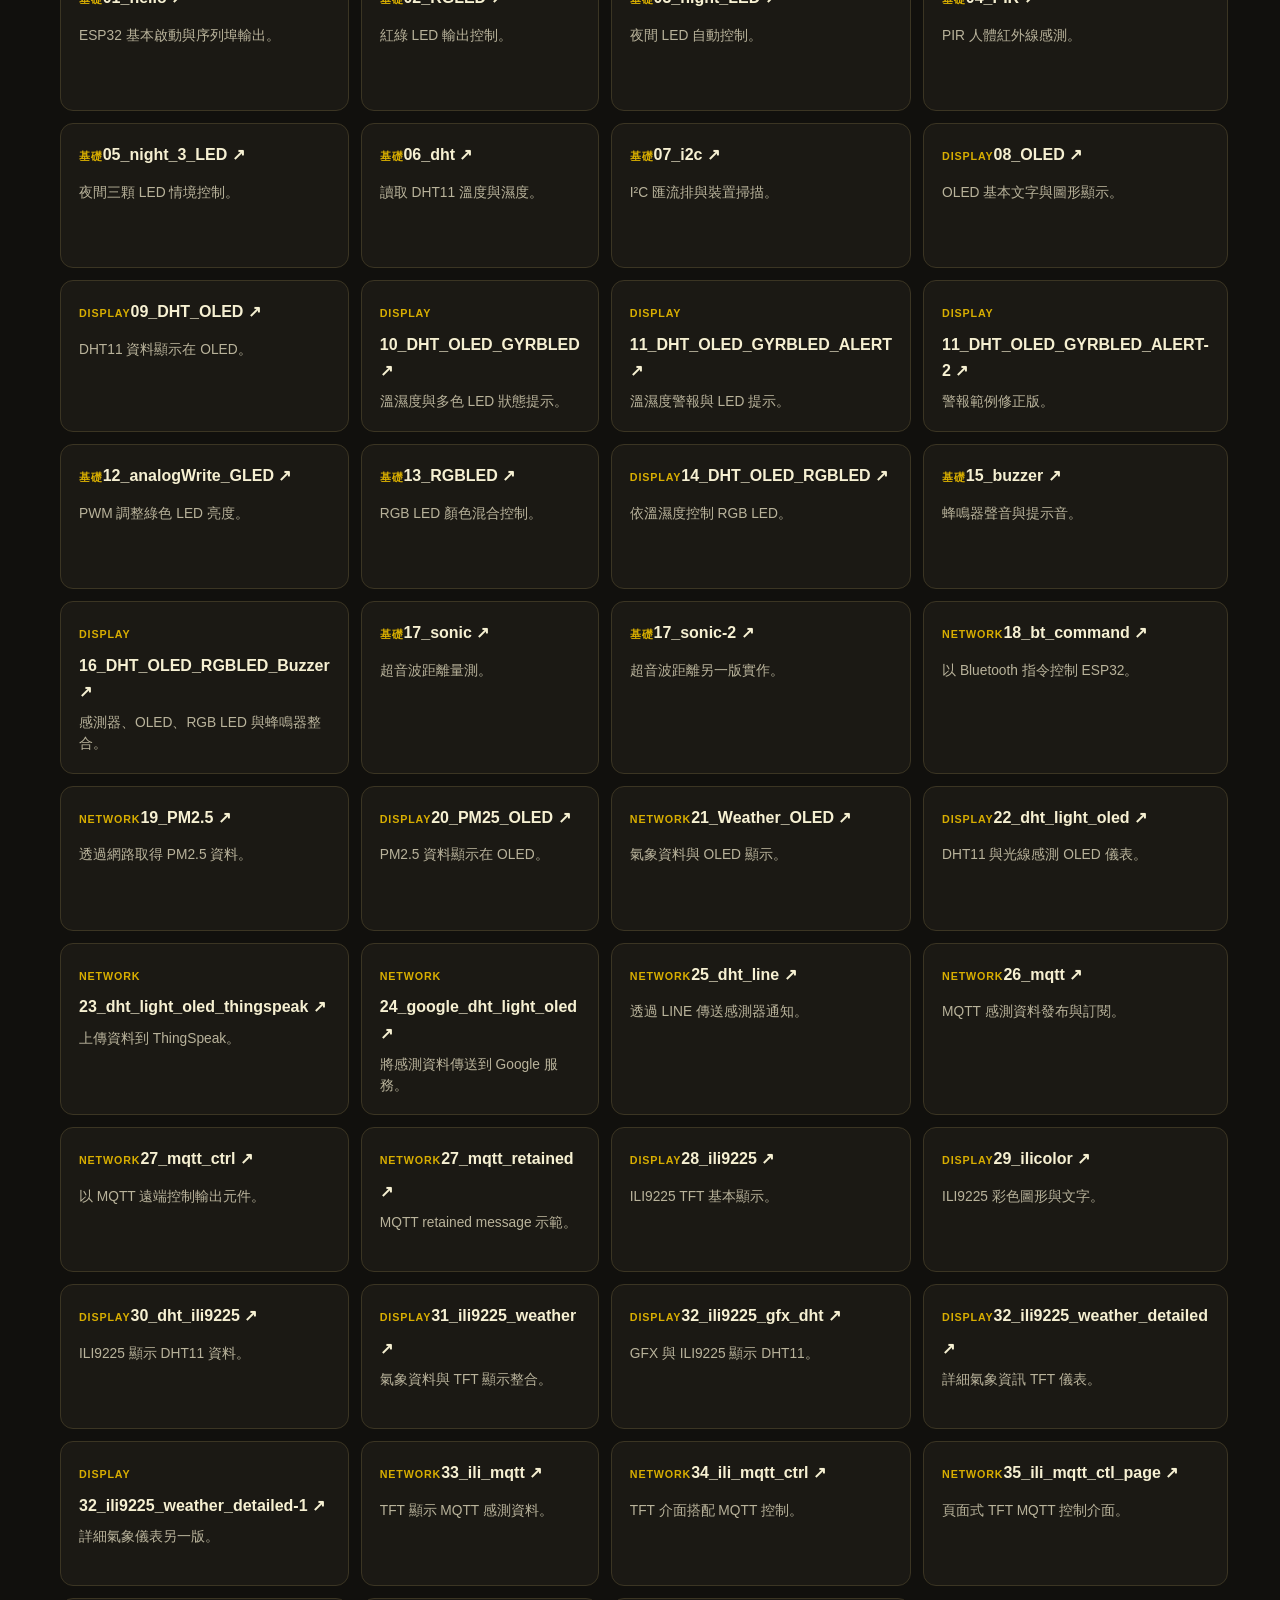
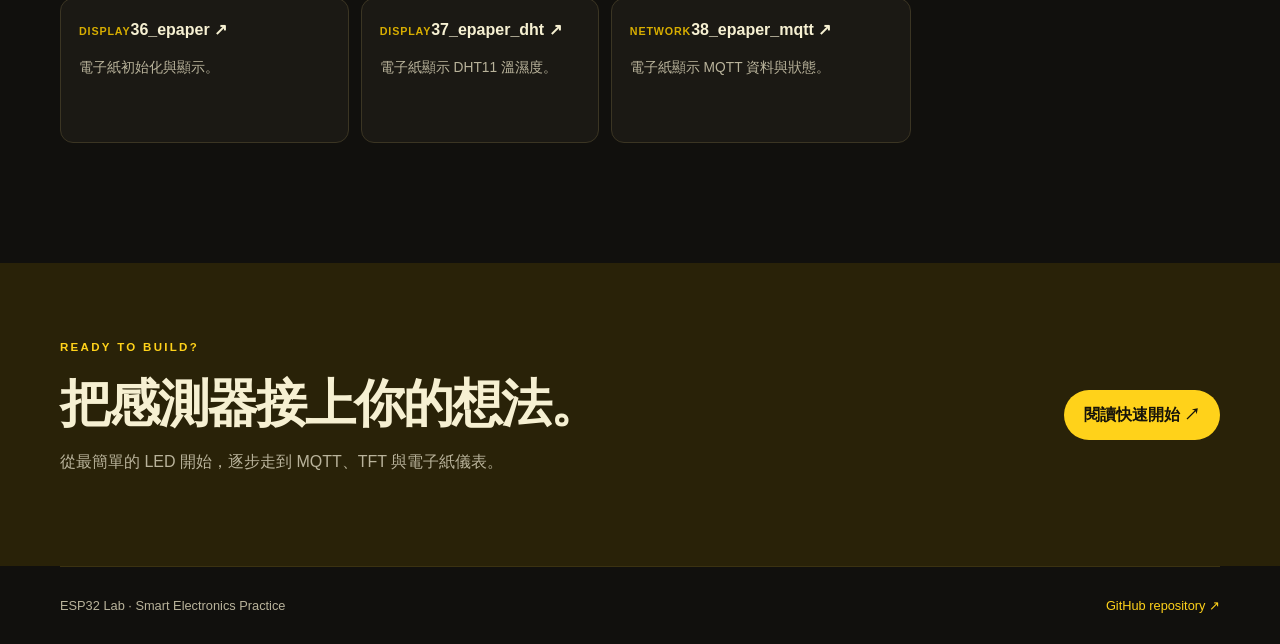
==== commit 032a8420: "Polish showcase with cyber lab architecture design" ====
--- a/docs/index.html
+++ b/docs/index.html
@@ -5,16 +5,16 @@
   <meta name="viewport" content="width=device-width, initial-scale=1">
   <meta name="description" content="ESP32 sensors, MQTT, TFT and e-paper practical examples.">
   <title>ESP32 Sensors · MQTT · TFT · E-Paper</title>
-  <link rel="stylesheet" href="styles.css"><link rel="stylesheet" href="theme.css">
+  <link rel="stylesheet" href="styles.css"><link rel="stylesheet" href="theme.css"><link rel="stylesheet" href="recommendations.css">
 </head>
 <body>
   <header class="hero">
-    <nav class="nav shell"><a class="brand" href="."><span class="brand-mark">✦</span> ESP32 Lab</a><div class="nav-links"><a href="#highlights">特色</a><a href="#gallery">成果照片</a><a href="#examples">範例</a><a class="nav-button" href="https://github.com/fersz0614/esp32-sensors-mqtt-tft-epaper-Hsiang" target="_blank" rel="noreferrer">GitHub ↗</a></div></nav><div class="ticker" aria-label="專案跑馬燈"><div class="ticker-track"><span>⚡ ESP32 SENSORS</span><span>◆ MQTT TELEMETRY</span><span>▣ TFT DISPLAY</span><span>▰ E-PAPER STATUS</span><span>● 33 PROJECT MEDIA ITEMS</span><span><b>BUILD · CONNECT · DISPLAY</b></span><span>⚡ ESP32 SENSORS</span><span>◆ MQTT TELEMETRY</span><span>▣ TFT DISPLAY</span><span>▰ E-PAPER STATUS</span><span>● 33 PROJECT MEDIA ITEMS</span><span><b>BUILD · CONNECT · DISPLAY</b></span></div></div>
+    <nav class="nav shell"><a class="brand" href="."><span class="brand-mark">✦</span> ESP32 Lab</a><div class="nav-links"><a href="#highlights">特色</a><a href="#gallery">成果照片</a><a href="#examples">範例</a><a href="#architecture">架構</a><a class="nav-button" href="https://github.com/fersz0614/esp32-sensors-mqtt-tft-epaper-Hsiang" target="_blank" rel="noreferrer">GitHub ↗</a></div></nav><div class="ticker" aria-label="專案跑馬燈"><div class="ticker-track"><span>⚡ ESP32 SENSORS</span><span>◆ MQTT TELEMETRY</span><span>▣ TFT DISPLAY</span><span>▰ E-PAPER STATUS</span><span>● 33 PROJECT MEDIA ITEMS</span><span><b>BUILD · CONNECT · DISPLAY</b></span><span>⚡ ESP32 SENSORS</span><span>◆ MQTT TELEMETRY</span><span>▣ TFT DISPLAY</span><span>▰ E-PAPER STATUS</span><span>● 33 PROJECT MEDIA ITEMS</span><span><b>BUILD · CONNECT · DISPLAY</b></span></div></div>
     <div class="hero-content shell"><div class="hero-copy"><p class="eyebrow">SMART ELECTRONICS · ESP32 PRACTICE</p><h1>從感測器到<br><em>物聯網展示</em></h1><p class="lede">一套由 GPIO、DHT11、OLED、TFT、電子紙、HTTP API 與 MQTT 串起來的 ESP32 實作範例。</p><div class="hero-actions"><a class="button primary" href="#examples">探索範例 <span>↓</span></a><a class="button ghost" href="https://github.com/fersz0614/esp32-sensors-mqtt-tft-epaper-Hsiang" target="_blank" rel="noreferrer">查看原始碼 ↗</a></div></div><div class="hero-visual" aria-label="電子紙成果照片"><div class="orbit orbit-a"></div><div class="orbit orbit-b"></div><div class="device"><div class="device-screen"><span>ESP32</span><strong>27.4°</strong><small>MQTT ONLINE</small></div><div class="device-pins"></div></div><div class="floating-chip chip-one">DHT11</div><div class="floating-chip chip-two">MQTT</div><div class="floating-chip chip-three">E-PAPER</div></div></div>
   </header>
   <main>
     <section class="section shell" id="highlights"><div class="section-heading"><p class="eyebrow">WHY THIS PROJECT</p><h2>把每個小實驗，<br><span>連成一條完整的學習路徑。</span></h2></div><div class="feature-grid"><article class="feature-card"><div class="icon">◌</div><h3>感測與輸入</h3><p>DHT11、光敏電阻、PIR、超音波與藍牙，從讀取世界開始。</p></article><article class="feature-card accent"><div class="icon">⌁</div><h3>連線與資料</h3><p>Wi‑Fi、HTTP API、ThingSpeak、LINE 與 MQTT，讓資料真正流動。</p></article><article class="feature-card"><div class="icon">▣</div><h3>顯示與控制</h3><p>OLED、ILI9225 TFT 與電子紙，將狀態轉成看得懂的介面。</p></article></div></section>
-    <section class="gallery-section" id="gallery"><div class="shell"><div class="section-heading light"><p class="eyebrow">PROJECT IN ACTION</p><h2>看見資料被讀取、<br><span>被傳送，也被呈現。</span></h2></div><div class="gallery"><figure class="gallery-main"><img src="assets/photo-32.png" alt="電子紙 MQTT 成果"><figcaption>電子紙 × MQTT</figcaption></figure><figure><img src="assets/photo-11.png" alt="DHT11 OLED ThingSpeak 成果"><figcaption>DHT11 × OLED × ThingSpeak</figcaption></figure><figure><img src="assets/photo-28.jpeg" alt="TFT MQTT 成果"><figcaption>TFT × MQTT</figcaption></figure><figure><img src="assets/photo-22.png" alt="MQTT 控制成果"><figcaption>MQTT 遠端控制</figcaption></figure></div></div></section>
+    <section class="architecture section shell" id="architecture"><div class="section-heading"><p class="eyebrow">SYSTEM FLOW</p><h2>從資料採集到<br><span>可視化控制。</span></h2></div><div class="flow"><div class="flow-node"><strong>01 · SENSOR</strong><span>DHT11 · PIR · LDR<br>超音波 · RGB LED</span></div><div class="flow-icon">→</div><div class="flow-node"><strong>02 · ESP32</strong><span>讀取、處理與控制<br>GPIO · I²C · SPI</span></div><div class="flow-icon">→</div><div class="flow-node"><strong>03 · CONNECT</strong><span>Wi‑Fi · MQTT<br>HTTP API · LINE</span></div><div class="flow-icon">→</div><div class="flow-node"><strong>04 · DISPLAY</strong><span>OLED · TFT<br>E‑Paper 儀表</span></div></div></section><section class="gallery-section" id="gallery"><div class="shell"><div class="section-heading light"><p class="eyebrow">PROJECT IN ACTION</p><h2>看見資料被讀取、<br><span>被傳送，也被呈現。</span></h2></div><div class="gallery"><figure class="gallery-main"><img src="assets/photo-32.png" alt="電子紙 MQTT 成果"><figcaption>電子紙 × MQTT</figcaption></figure><figure><img src="assets/photo-11.png" alt="DHT11 OLED ThingSpeak 成果"><figcaption>DHT11 × OLED × ThingSpeak</figcaption></figure><figure><img src="assets/photo-28.jpeg" alt="TFT MQTT 成果"><figcaption>TFT × MQTT</figcaption></figure><figure><img src="assets/photo-22.png" alt="MQTT 控制成果"><figcaption>MQTT 遠端控制</figcaption></figure></div></div></section>
     <section class="section shell" id="examples"><div class="section-heading examples-heading"><div><p class="eyebrow">EXAMPLE INDEX</p><h2>選一個範例，<span>開始動手。</span></h2></div><div class="search-wrap"><label for="search">搜尋範例</label><input id="search" type="search" placeholder="例如：MQTT、OLED、電子紙"></div></div><div class="filters" role="group" aria-label="範例分類"><button class="filter active" data-filter="all">全部</button><button class="filter" data-filter="basic">基礎</button><button class="filter" data-filter="network">網路與 IoT</button><button class="filter" data-filter="display">顯示器</button></div><div id="example-grid" class="example-grid"></div><p id="empty" class="empty" hidden>找不到符合的範例。</p></section>
     <section class="cta-section"><div class="shell cta"><div><p class="eyebrow">READY TO BUILD?</p><h2>把感測器接上你的想法。</h2><p>從最簡單的 LED 開始，逐步走到 MQTT、TFT 與電子紙儀表。</p></div><a class="button primary" href="https://github.com/fersz0614/esp32-sensors-mqtt-tft-epaper-Hsiang#快速開始" target="_blank" rel="noreferrer">閱讀快速開始 ↗</a></div></section>
   </main>
--- a/docs/recommendations.css
+++ b/docs/recommendations.css
@@ -0,0 +1 @@
+.nav{position:sticky;top:0;z-index:20;background:#0b0a08e8;backdrop-filter:blur(12px);border-bottom:1px solid #4b3f12}.architecture{padding-top:90px;padding-bottom:90px}.architecture h2{font-size:clamp(2.2rem,4vw,3.8rem)}.architecture h2 span{color:var(--mint)}.flow{display:grid;grid-template-columns:1fr auto 1fr auto 1fr auto 1fr;align-items:center;gap:14px;margin-top:48px}.flow-node{min-height:145px;padding:24px 20px;background:linear-gradient(145deg,#211d0c,#13120e);border:1px solid #5d4b10;border-radius:16px;box-shadow:0 0 0 1px #191506,0 14px 35px #0008}.flow-node strong{display:block;color:var(--mint);font-size:1.05rem;margin-bottom:8px}.flow-node span{display:block;color:#c7c09e;font-size:.86rem}.flow-icon{font-size:1.8rem;color:var(--mint);text-align:center}.feature-card,.example-card,.gallery figure{transition:transform .25s ease,box-shadow .25s ease,border-color .25s ease}.feature-card:hover,.example-card:hover{transform:translateY(-6px);border-color:var(--mint);box-shadow:0 0 0 1px #ffd21a44,0 18px 40px #0008}.gallery figure:hover{border-color:var(--mint);box-shadow:0 0 0 1px #ffd21a66,0 14px 32px #0009}.device{box-shadow:0 0 28px #ffd21a33,25px 30px 60px #000b}.floating-chip{border:1px solid #ffd21a;background:#2a230c;color:var(--mint)}.ticker-track:hover{animation-play-state:paused}.footer{border-top:1px solid #3b3211}@media(max-width:800px){.flow{grid-template-columns:1fr;gap:8px}.flow-icon{transform:rotate(90deg)}}
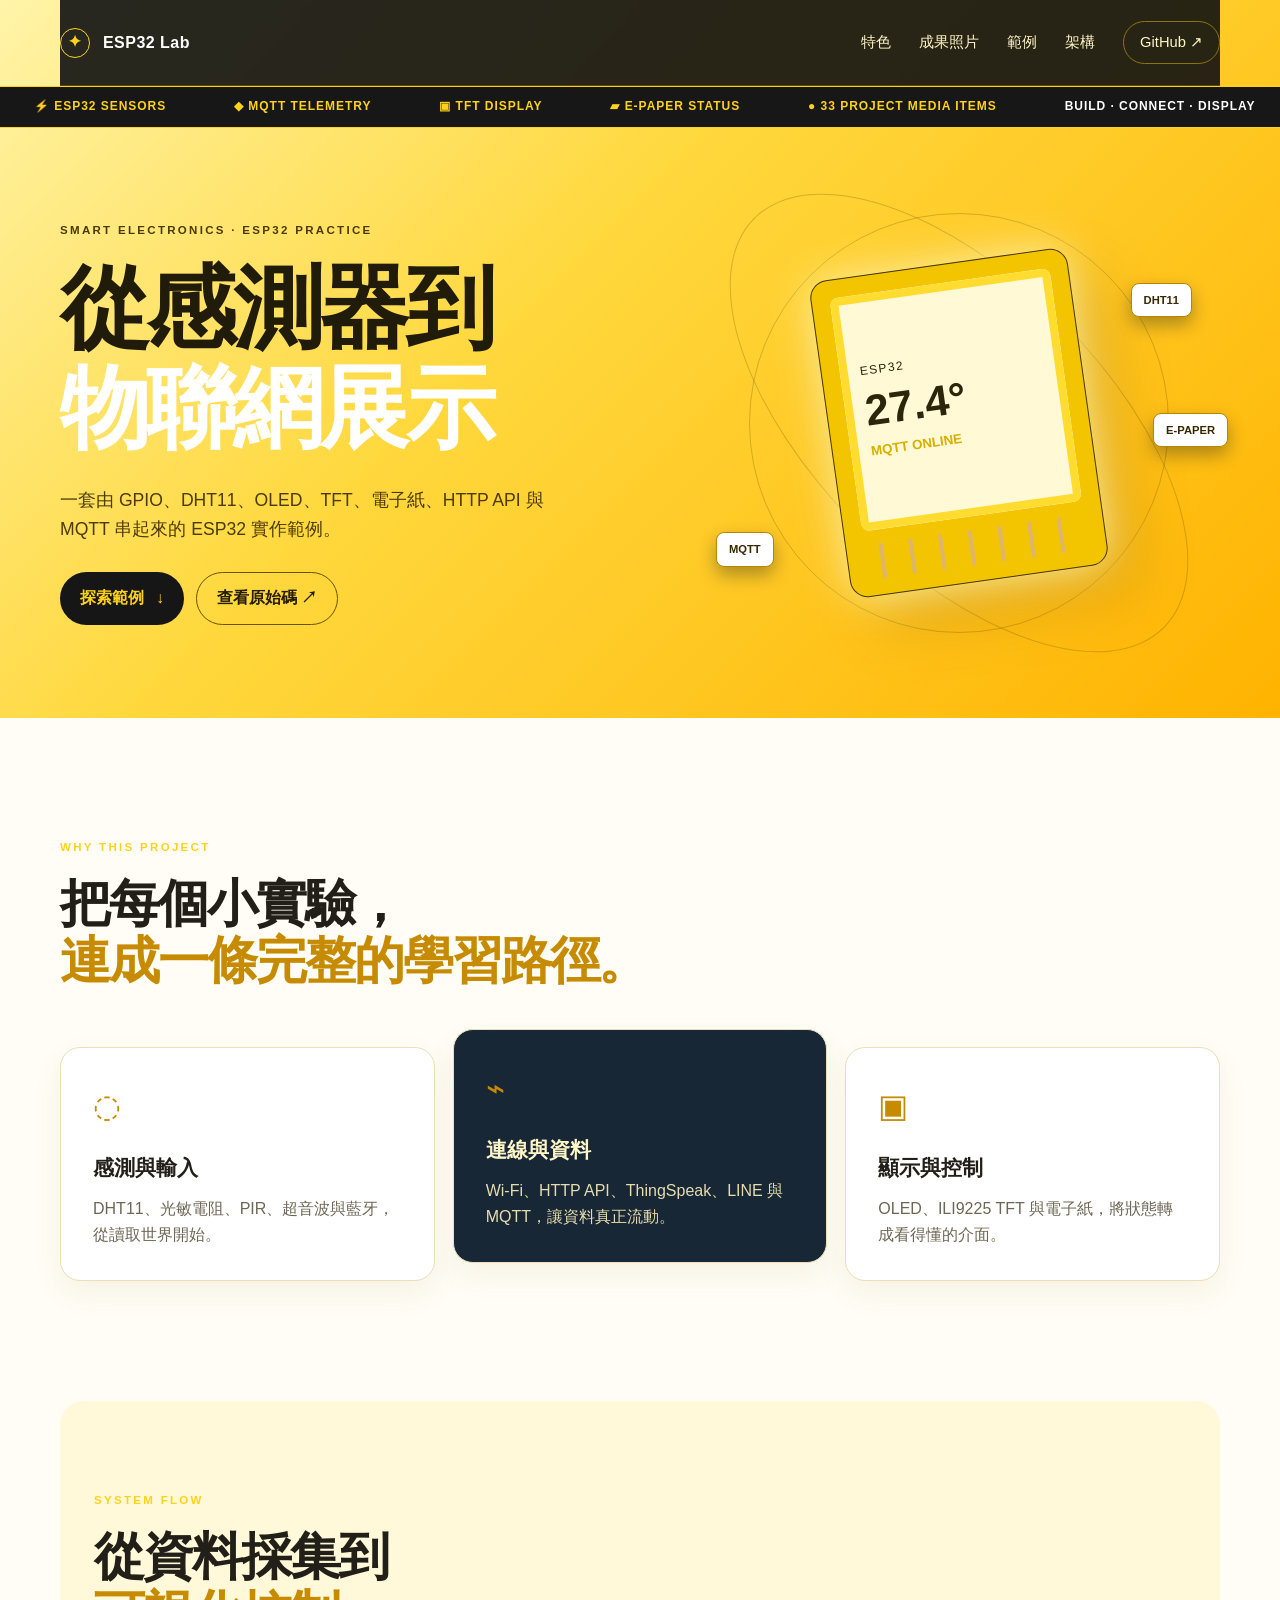
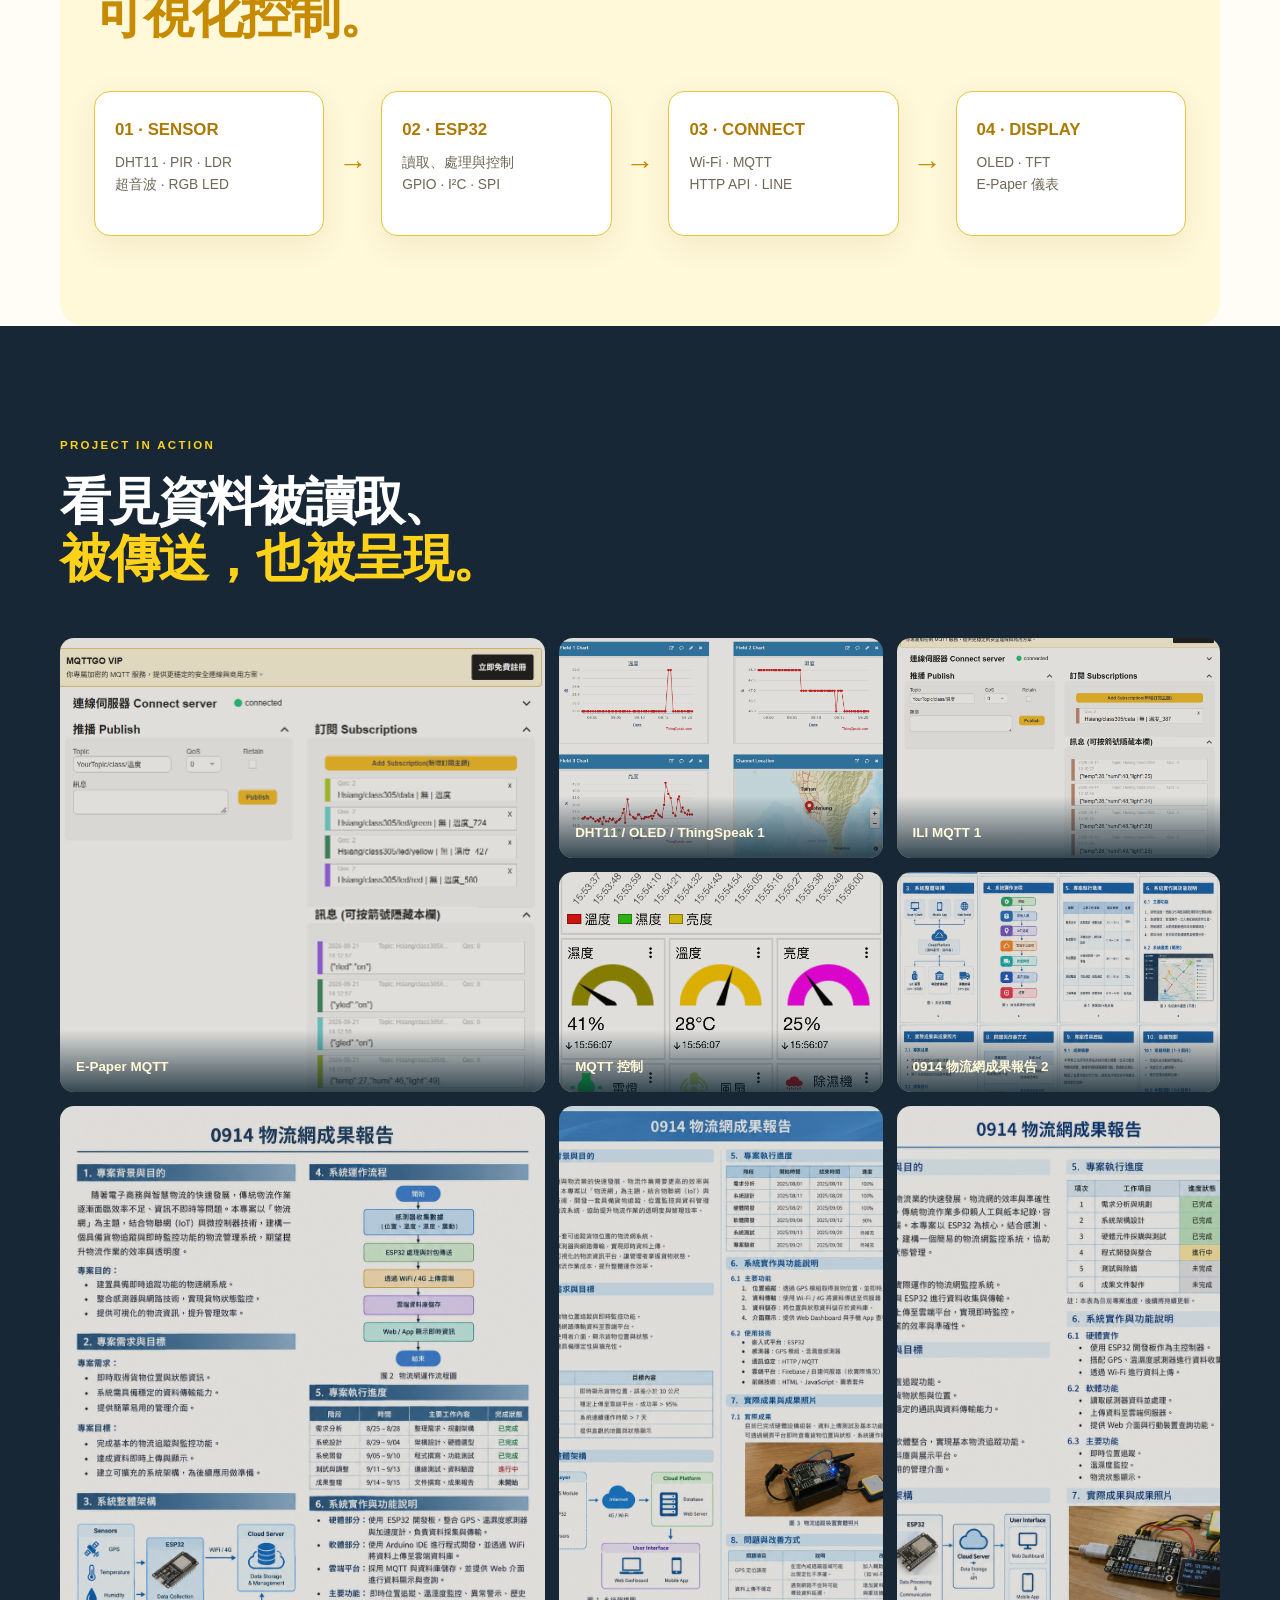
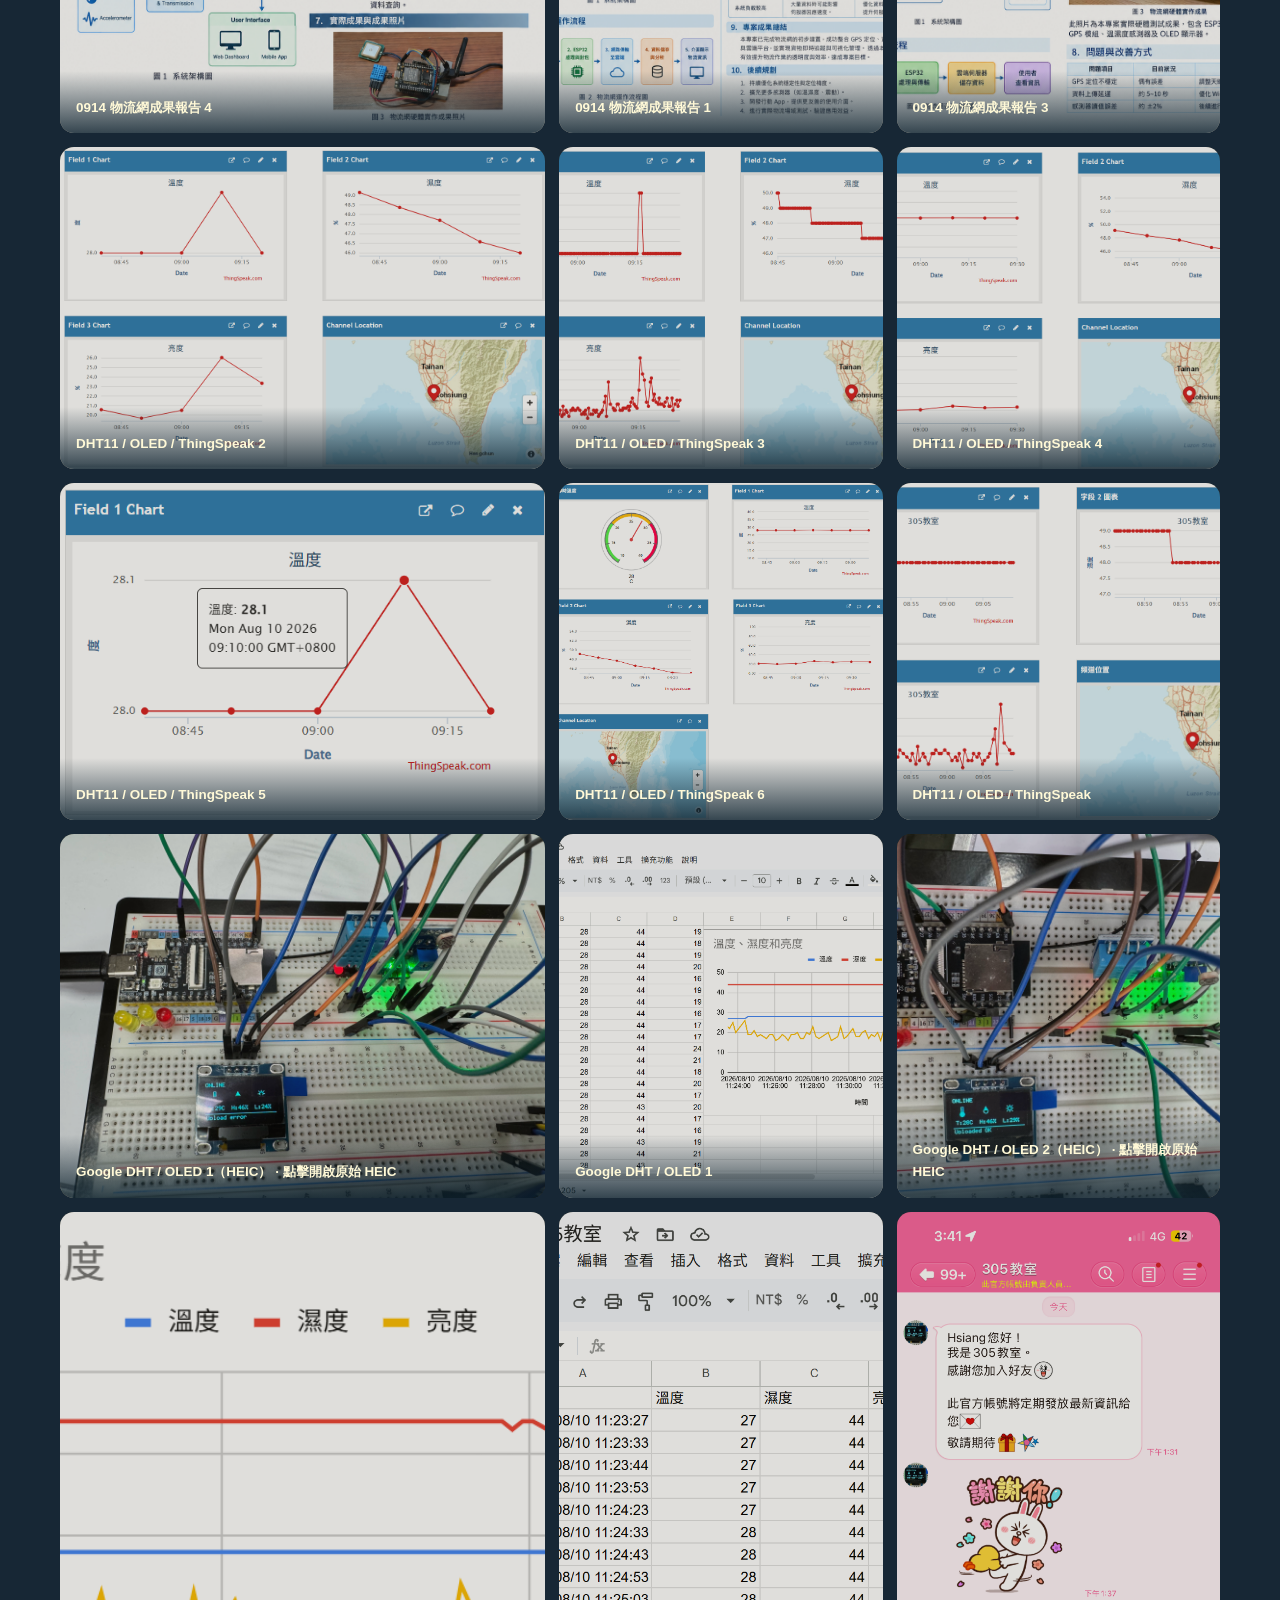
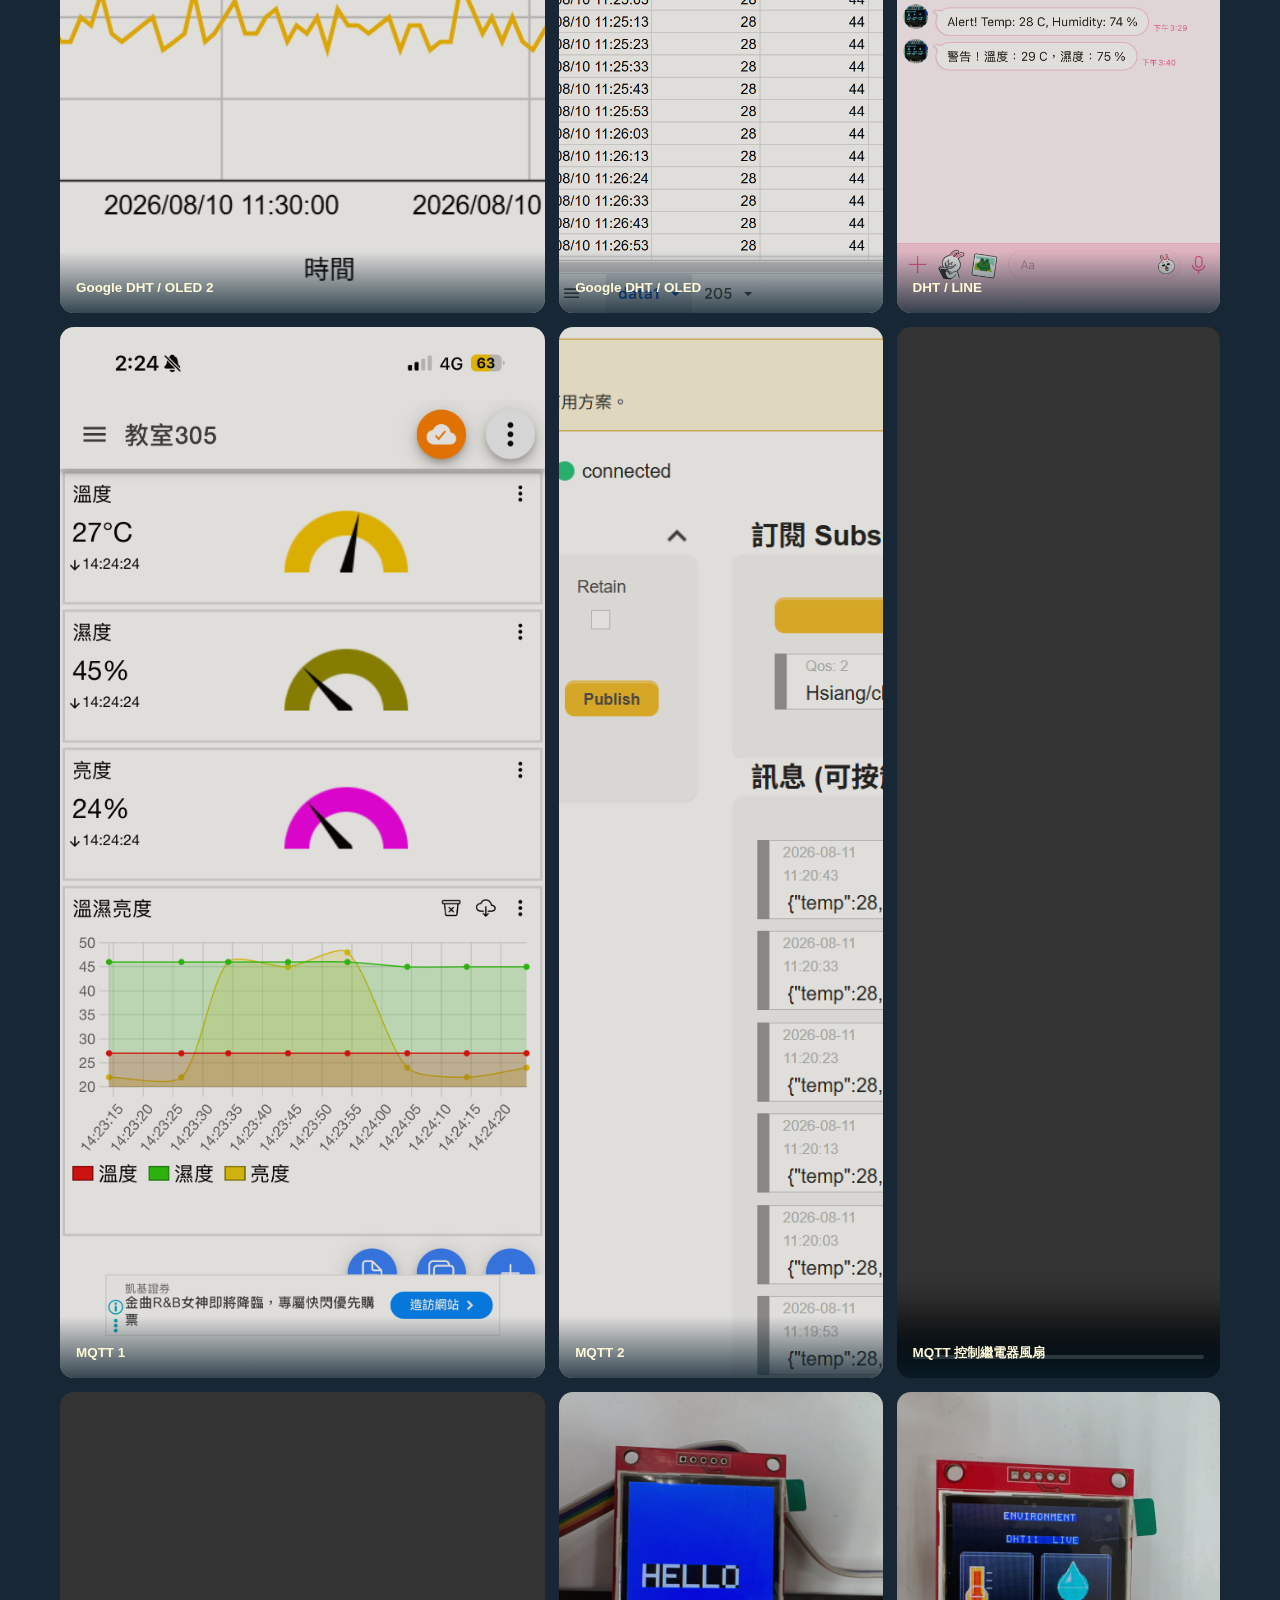
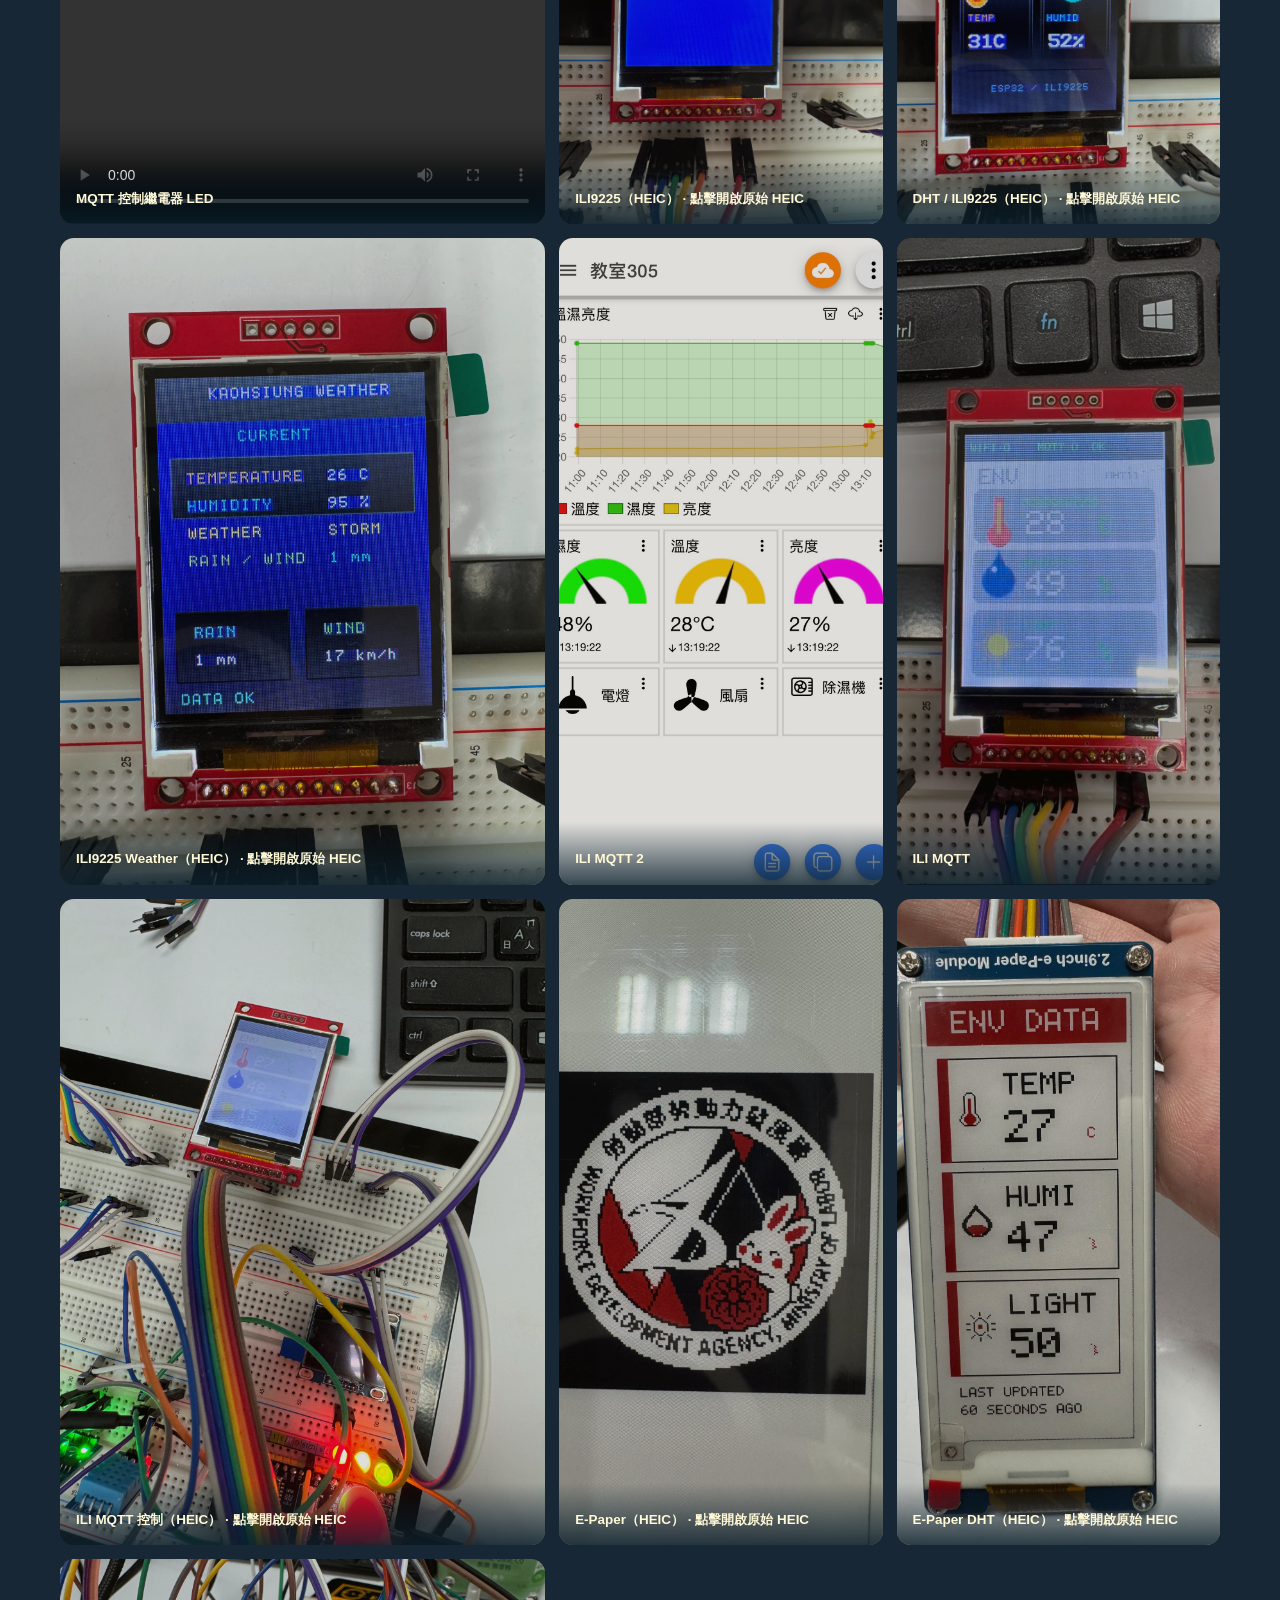
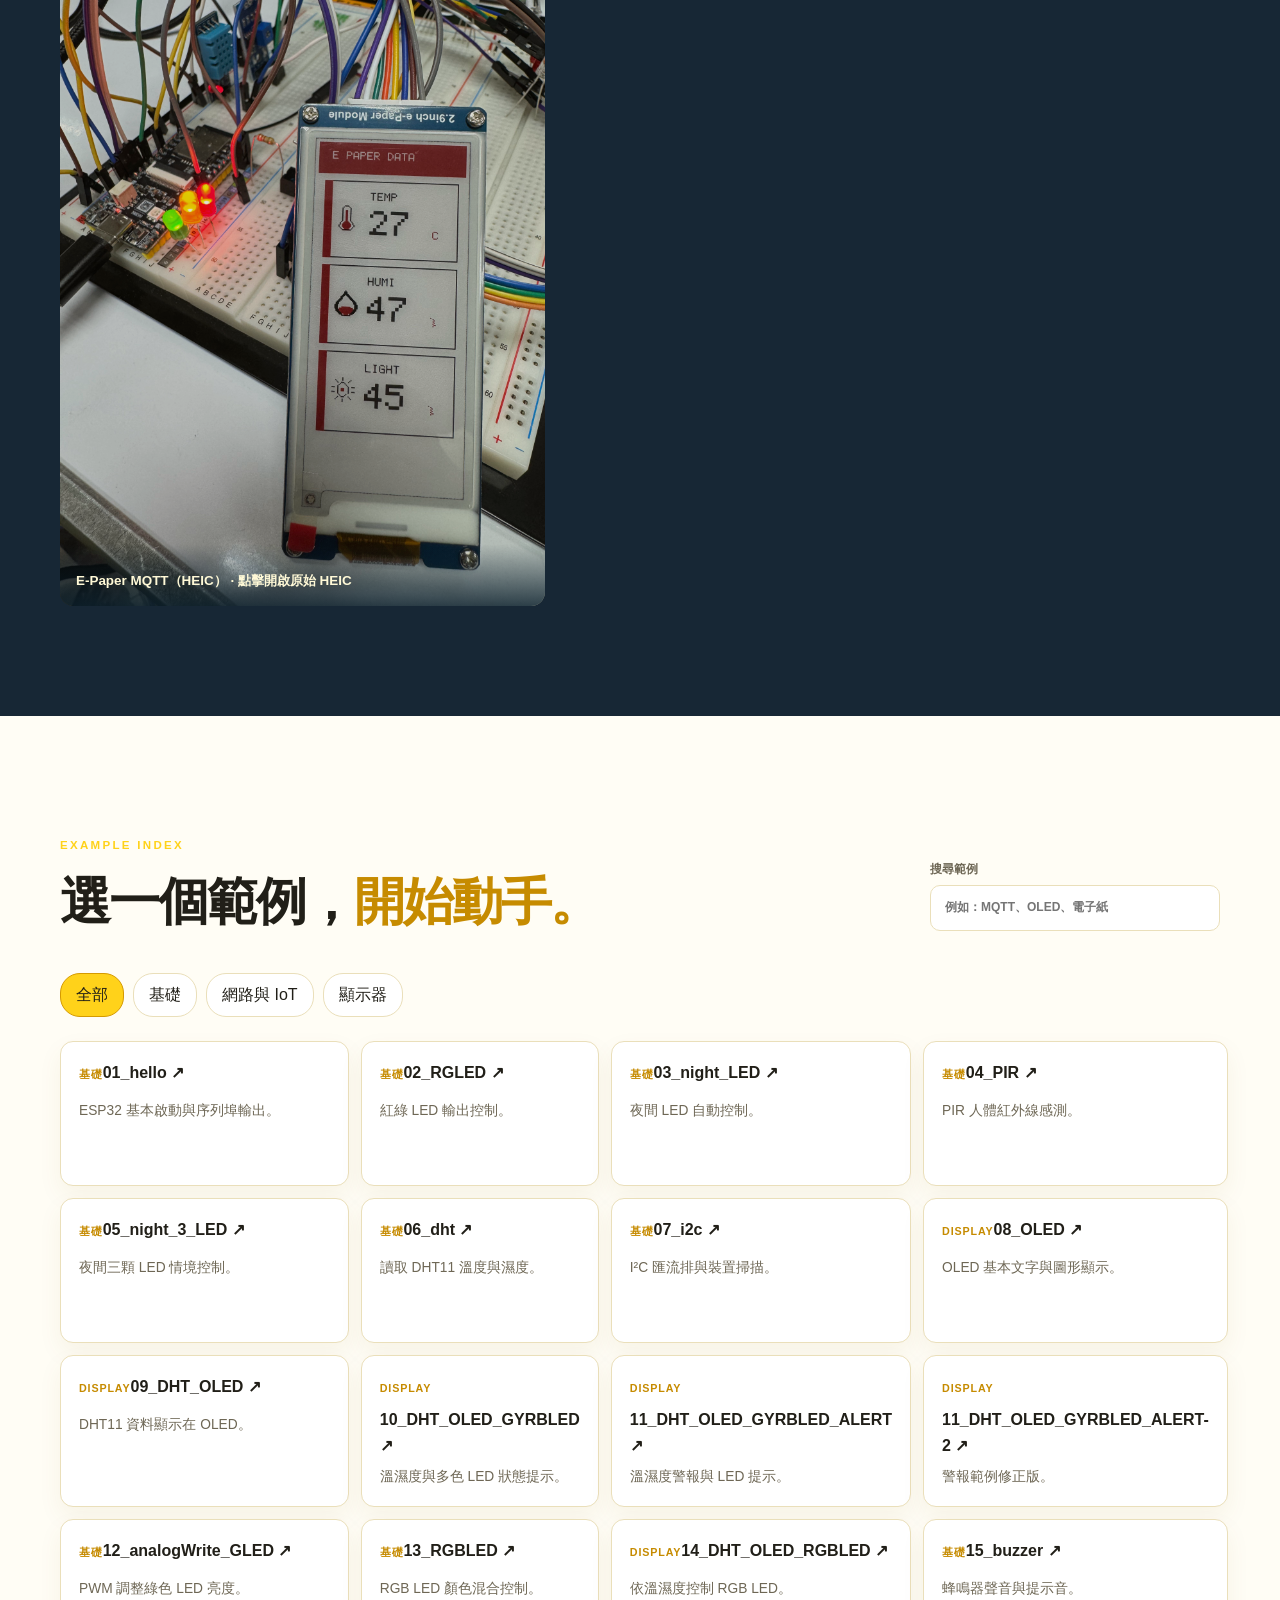
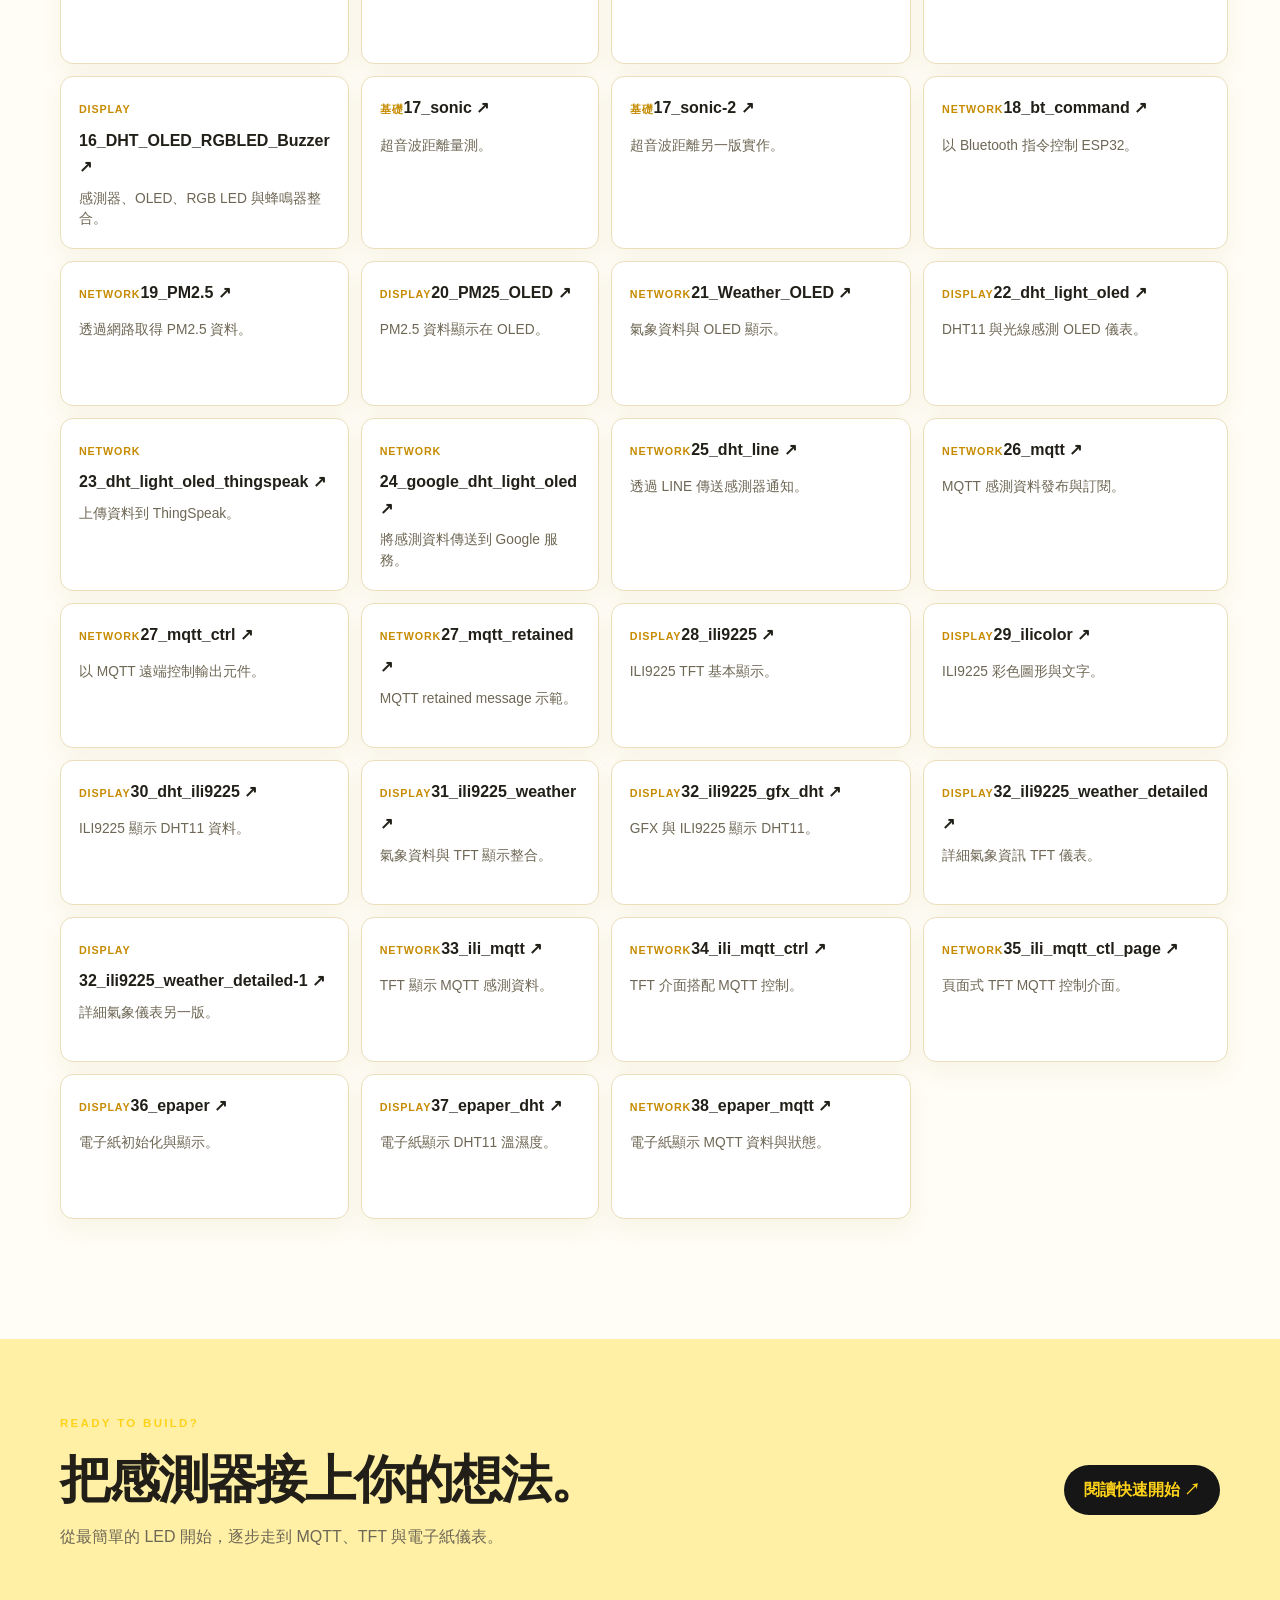
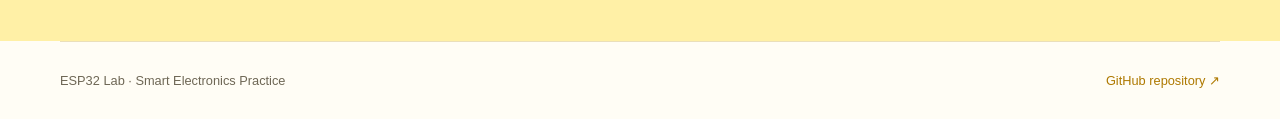
==== commit 4a8be0dc: "Brighten showcase theme and refresh featured images" ====
--- a/docs/index.html
+++ b/docs/index.html
@@ -5,7 +5,7 @@
   <meta name="viewport" content="width=device-width, initial-scale=1">
   <meta name="description" content="ESP32 sensors, MQTT, TFT and e-paper practical examples.">
   <title>ESP32 Sensors · MQTT · TFT · E-Paper</title>
-  <link rel="stylesheet" href="styles.css"><link rel="stylesheet" href="theme.css"><link rel="stylesheet" href="recommendations.css">
+  <link rel="stylesheet" href="styles.css"><link rel="stylesheet" href="theme.css"><link rel="stylesheet" href="recommendations.css"><link rel="stylesheet" href="bright.css">
 </head>
 <body>
   <header class="hero">
@@ -19,6 +19,6 @@
     <section class="cta-section"><div class="shell cta"><div><p class="eyebrow">READY TO BUILD?</p><h2>把感測器接上你的想法。</h2><p>從最簡單的 LED 開始，逐步走到 MQTT、TFT 與電子紙儀表。</p></div><a class="button primary" href="https://github.com/fersz0614/esp32-sensors-mqtt-tft-epaper-Hsiang#快速開始" target="_blank" rel="noreferrer">閱讀快速開始 ↗</a></div></section>
   </main>
   <footer class="footer shell"><span>ESP32 Lab · Smart Electronics Practice</span><a href="https://github.com/fersz0614/esp32-sensors-mqtt-tft-epaper-Hsiang" target="_blank" rel="noreferrer">GitHub repository ↗</a></footer>
-  <script src="app.js?v=5"></script><script src="heic-preview.js?v=1"></script>
+  <script src="app.js?v=6"></script><script src="heic-preview.js?v=1"></script>
 </body>
 </html>
--- a/docs/bright.css
+++ b/docs/bright.css
@@ -0,0 +1,2 @@
+:root{--ink:#211f18;--muted:#6e6755;--paper:#fffdf5;--card:#ffffff;--line:#eadfba;--mint:#ffd21a;--green:#d59a00;--navy:#172735;--orange:#ff7a00}
+body{background:var(--paper);color:var(--ink)}.hero{background:linear-gradient(135deg,#fff4a8 0%,#ffd83d 42%,#ffb300 100%);color:#211b09}.nav{background:#131313e8;border-bottom-color:#5d4a00}.nav-links a{color:#fff6c7}.brand{color:#fff}.hero .eyebrow{color:#4b3900}.hero h1 em{color:#fff}.lede{color:#4c3b08}.button.ghost{border-color:#6c5100;color:#251d06}.button.primary{background:#161616;color:#ffd21a}.hero-visual .orbit{border-color:#5b470044}.device{background:#f3c500;border-color:#463600;box-shadow:0 0 44px #fff4a8,25px 30px 60px #8b5b0044}.device-screen{background:#fff9d6;color:#2b250b;box-shadow:inset 0 0 0 8px #ffdc2f}.floating-chip{background:#fff;color:#362800;border-color:#b98500}.section-heading h2 span{color:#c68b00}.feature-card{background:var(--card);border-color:var(--line);box-shadow:0 12px 30px #7b5d1412}.feature-card.accent{background:#172735;color:#fff6c7}.feature-card.accent p{color:#e7dcae}.icon,.tag{color:#c68b00}.gallery-section{background:#172735}.light h2 span{color:#ffd21a}.search-wrap{color:var(--muted)}.search-wrap input,.filter{background:#fff;color:var(--ink);border-color:var(--line)}.filter.active,.filter:hover{background:#ffd21a;color:#211f18;border-color:#d59a00}.example-card{background:#fff;border-color:var(--line);box-shadow:0 10px 25px #7b5d1410}.example-card a{color:var(--ink)}.example-card p{color:var(--muted)}.cta-section{background:#fff0a6}.footer{color:var(--muted);border-top-color:#eadfba}.footer a{color:#ae7900}.ticker{background:#171717;color:#ffd21a;border-color:#ffd21a}.ticker b{color:#fff}.architecture{background:#fff8d9;border-radius:24px;padding-left:34px;padding-right:34px}.flow-node{background:#fff;border-color:#e5c53d;box-shadow:0 10px 30px #7b5d1418}.flow-node strong{color:#ae7900}.flow-node span{color:#6e6755}.flow-icon{color:#c68b00}@media(max-width:800px){.architecture{border-radius:0;padding-left:0;padding-right:0}}
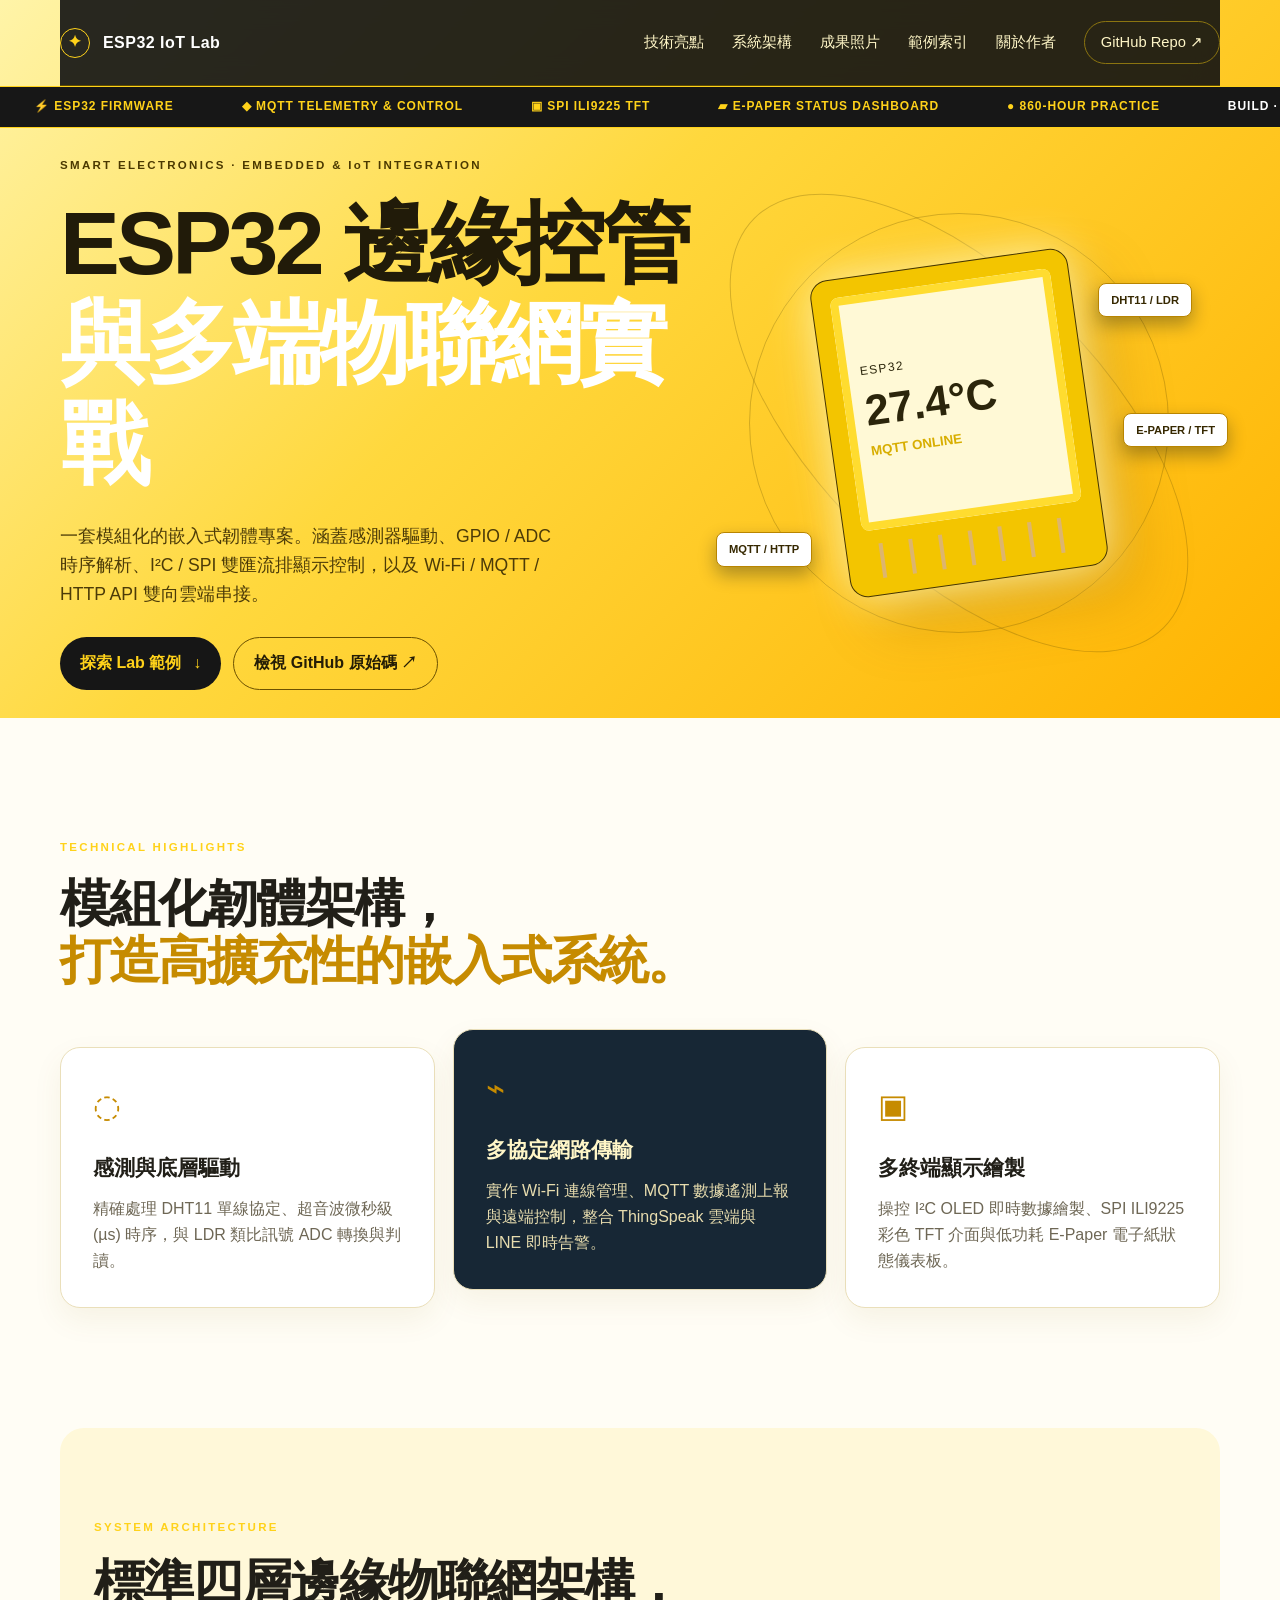
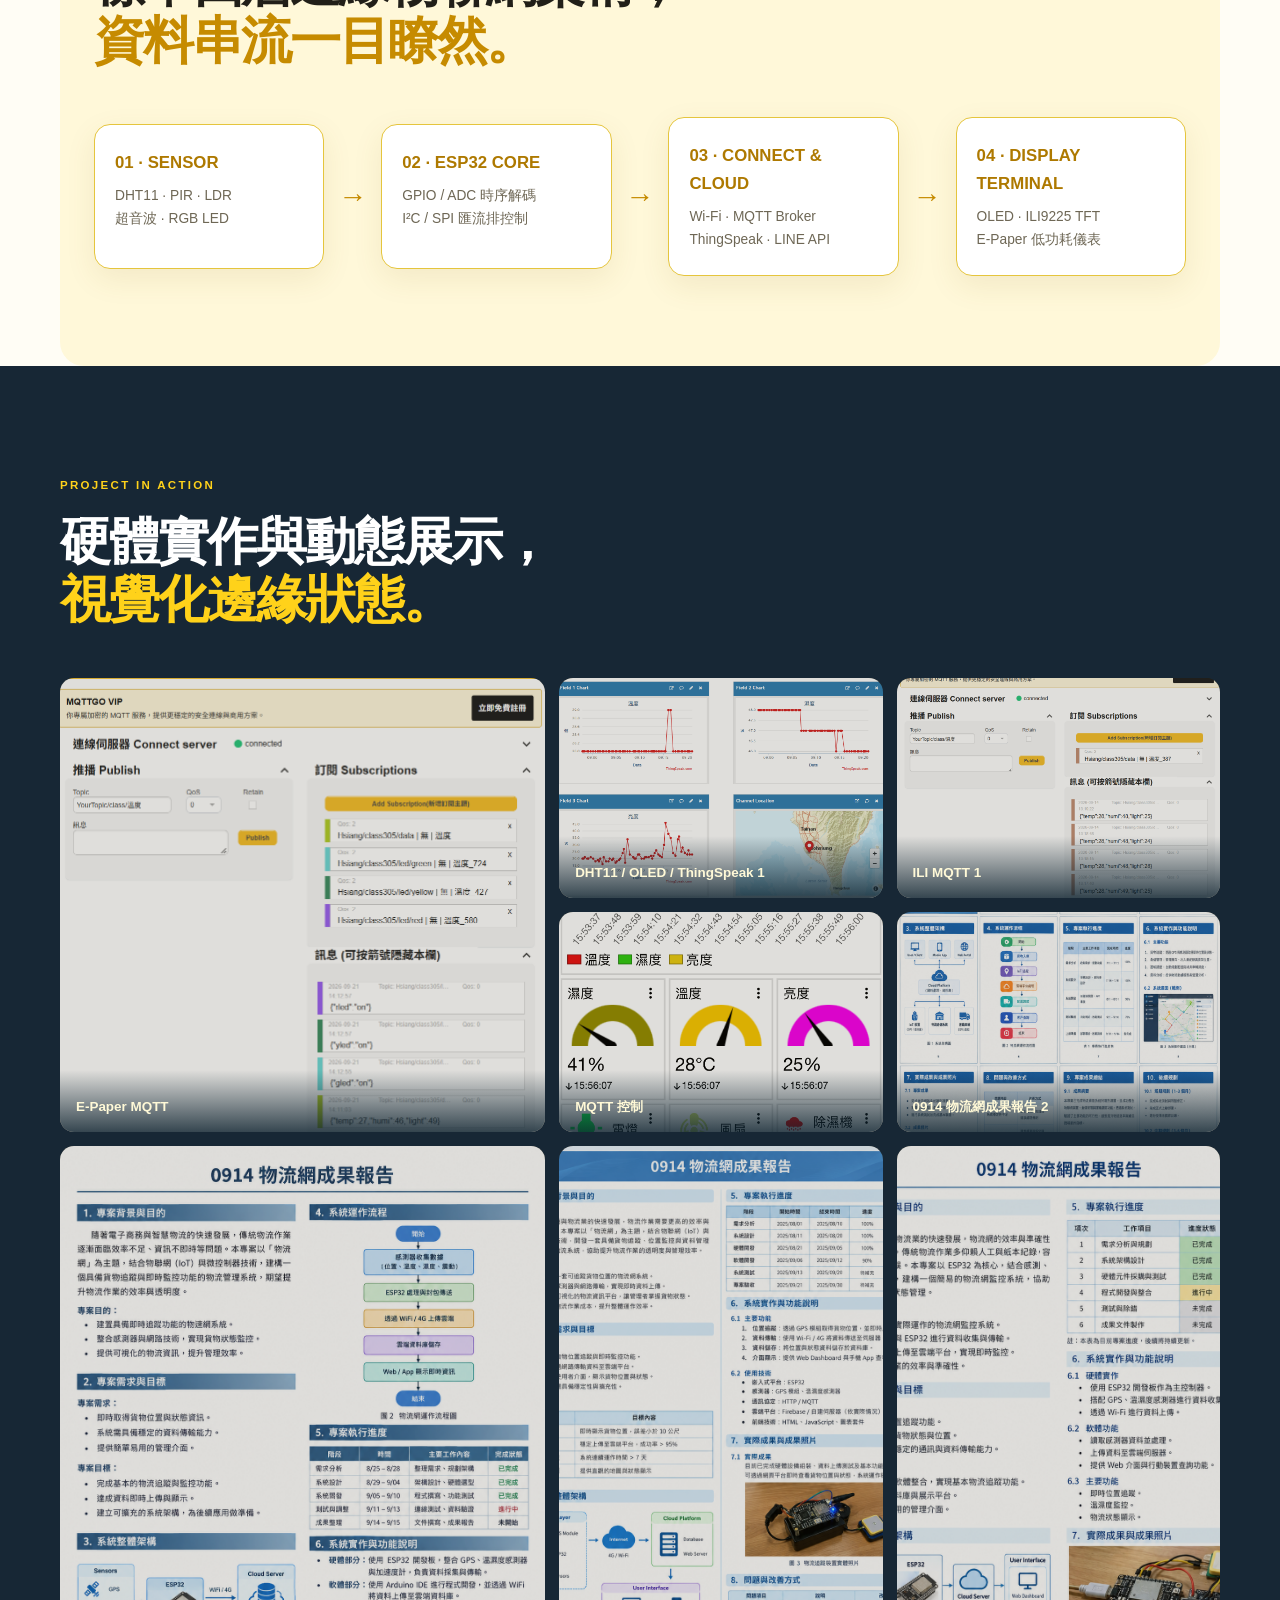
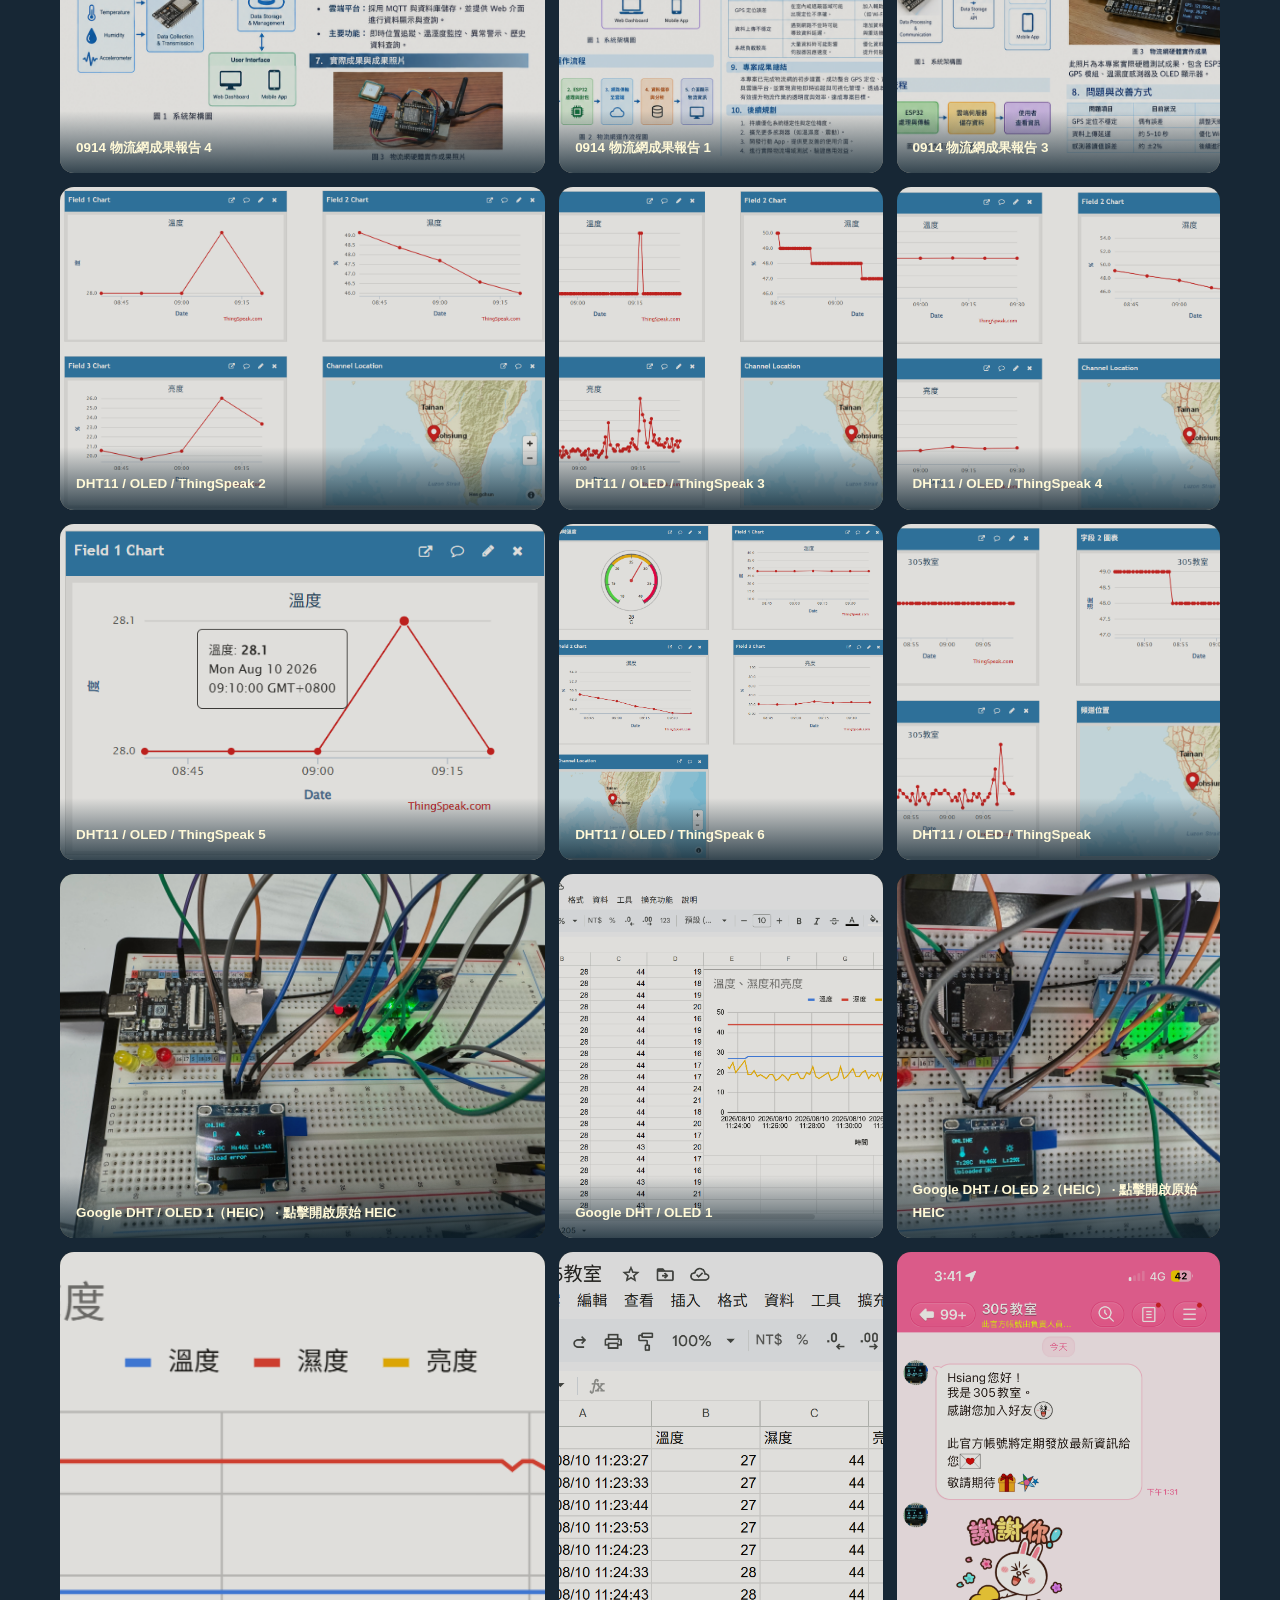
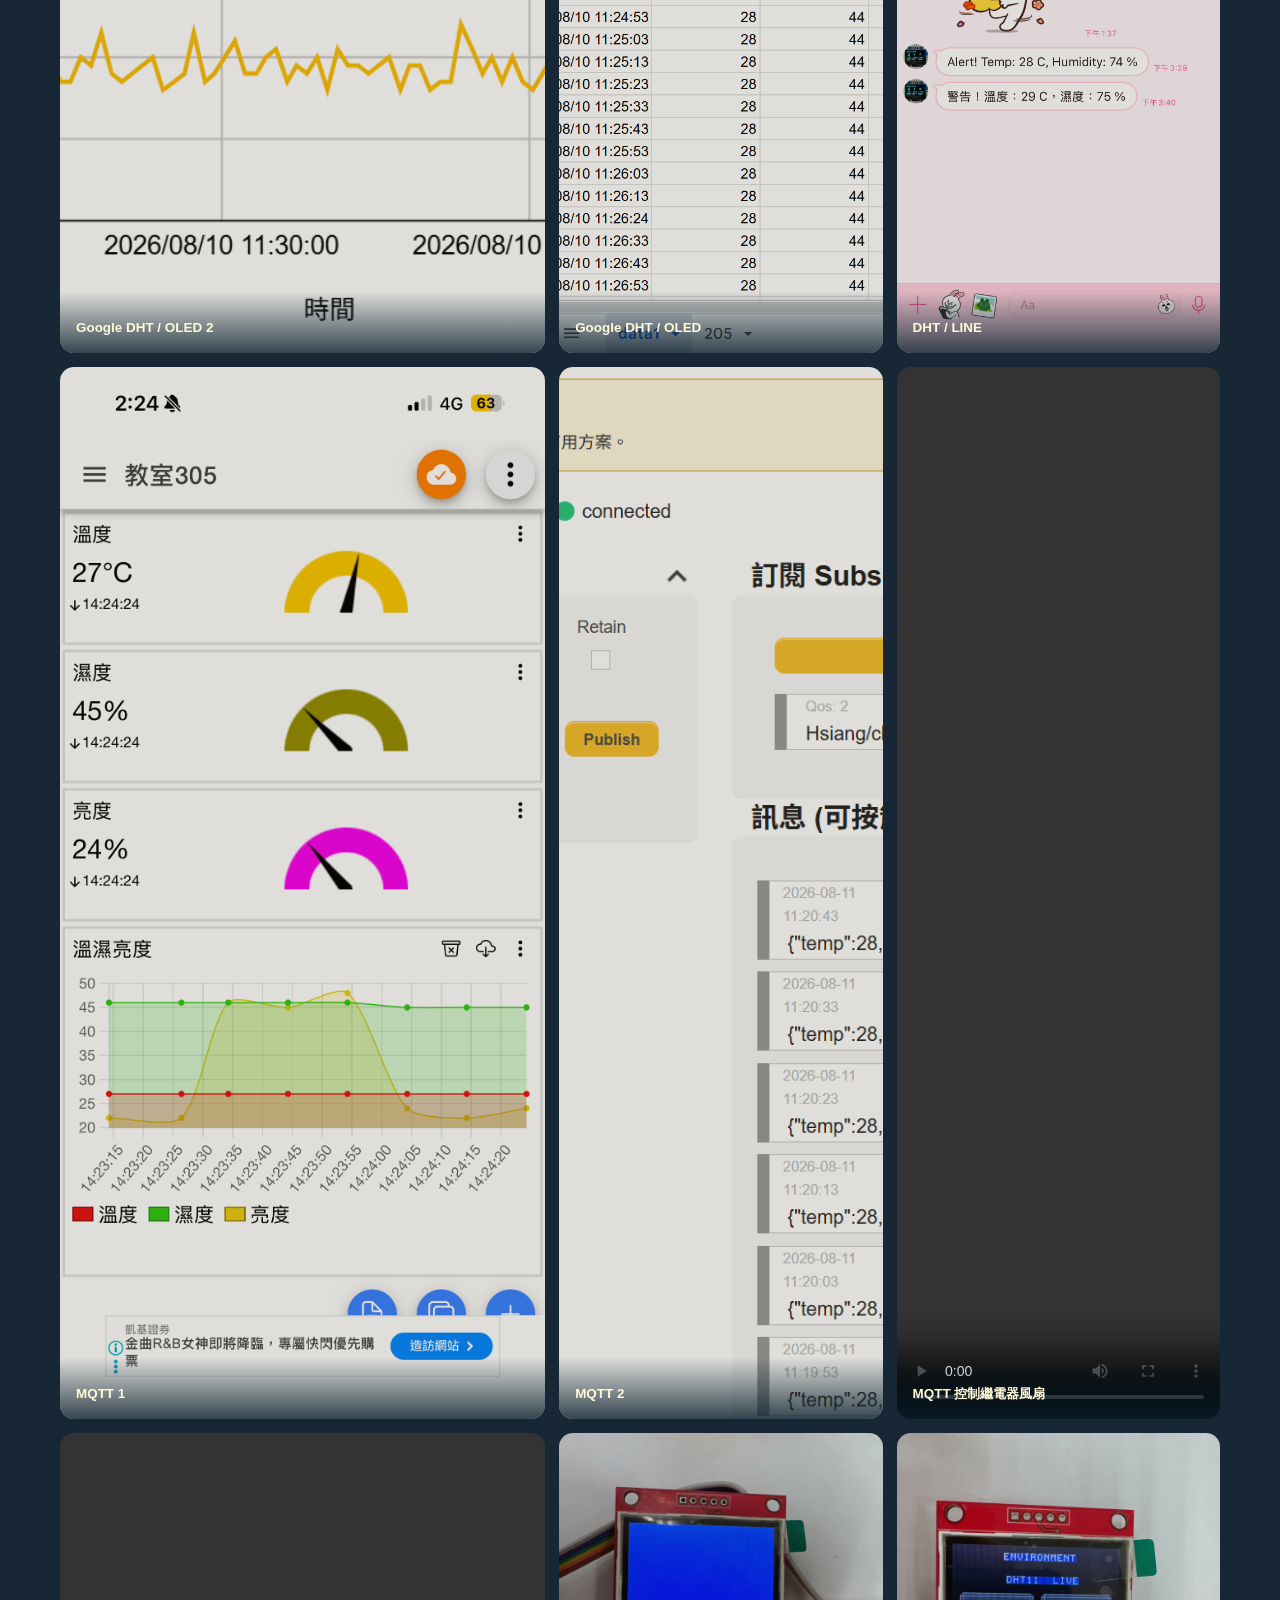
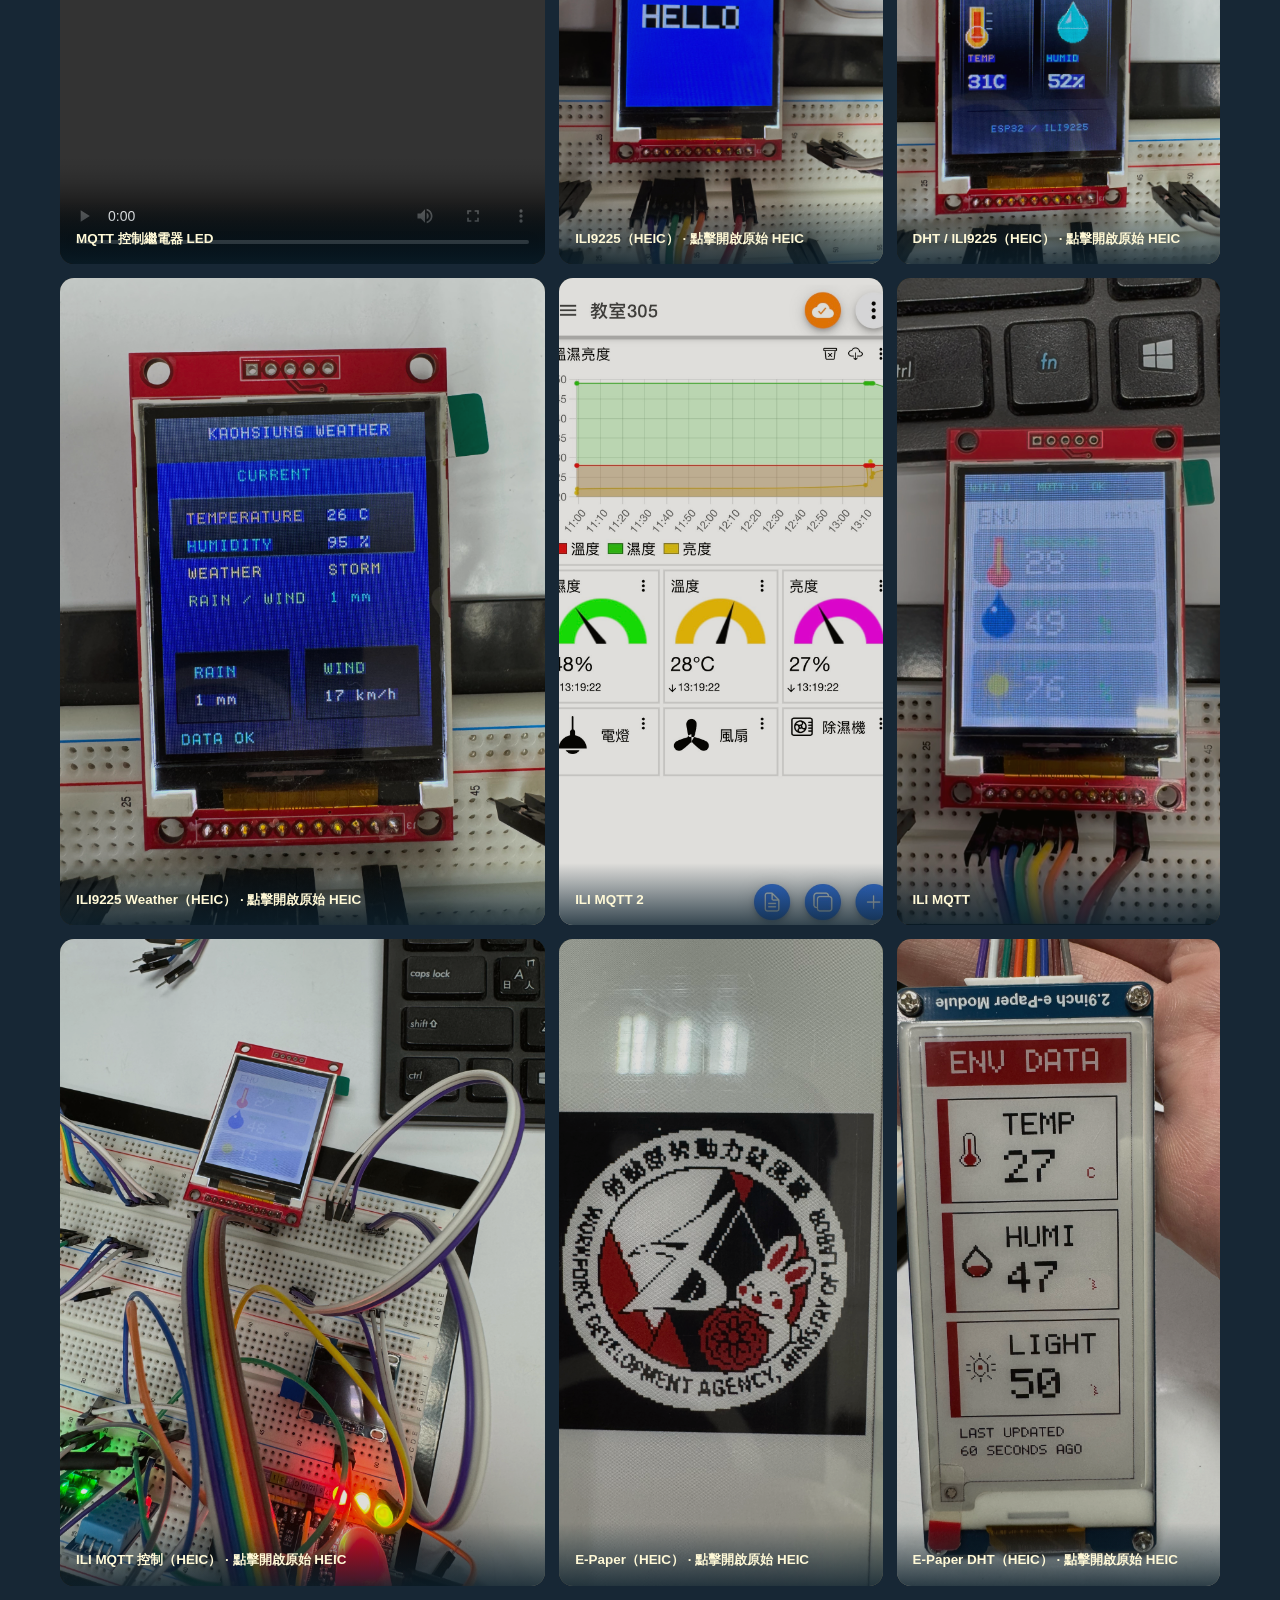
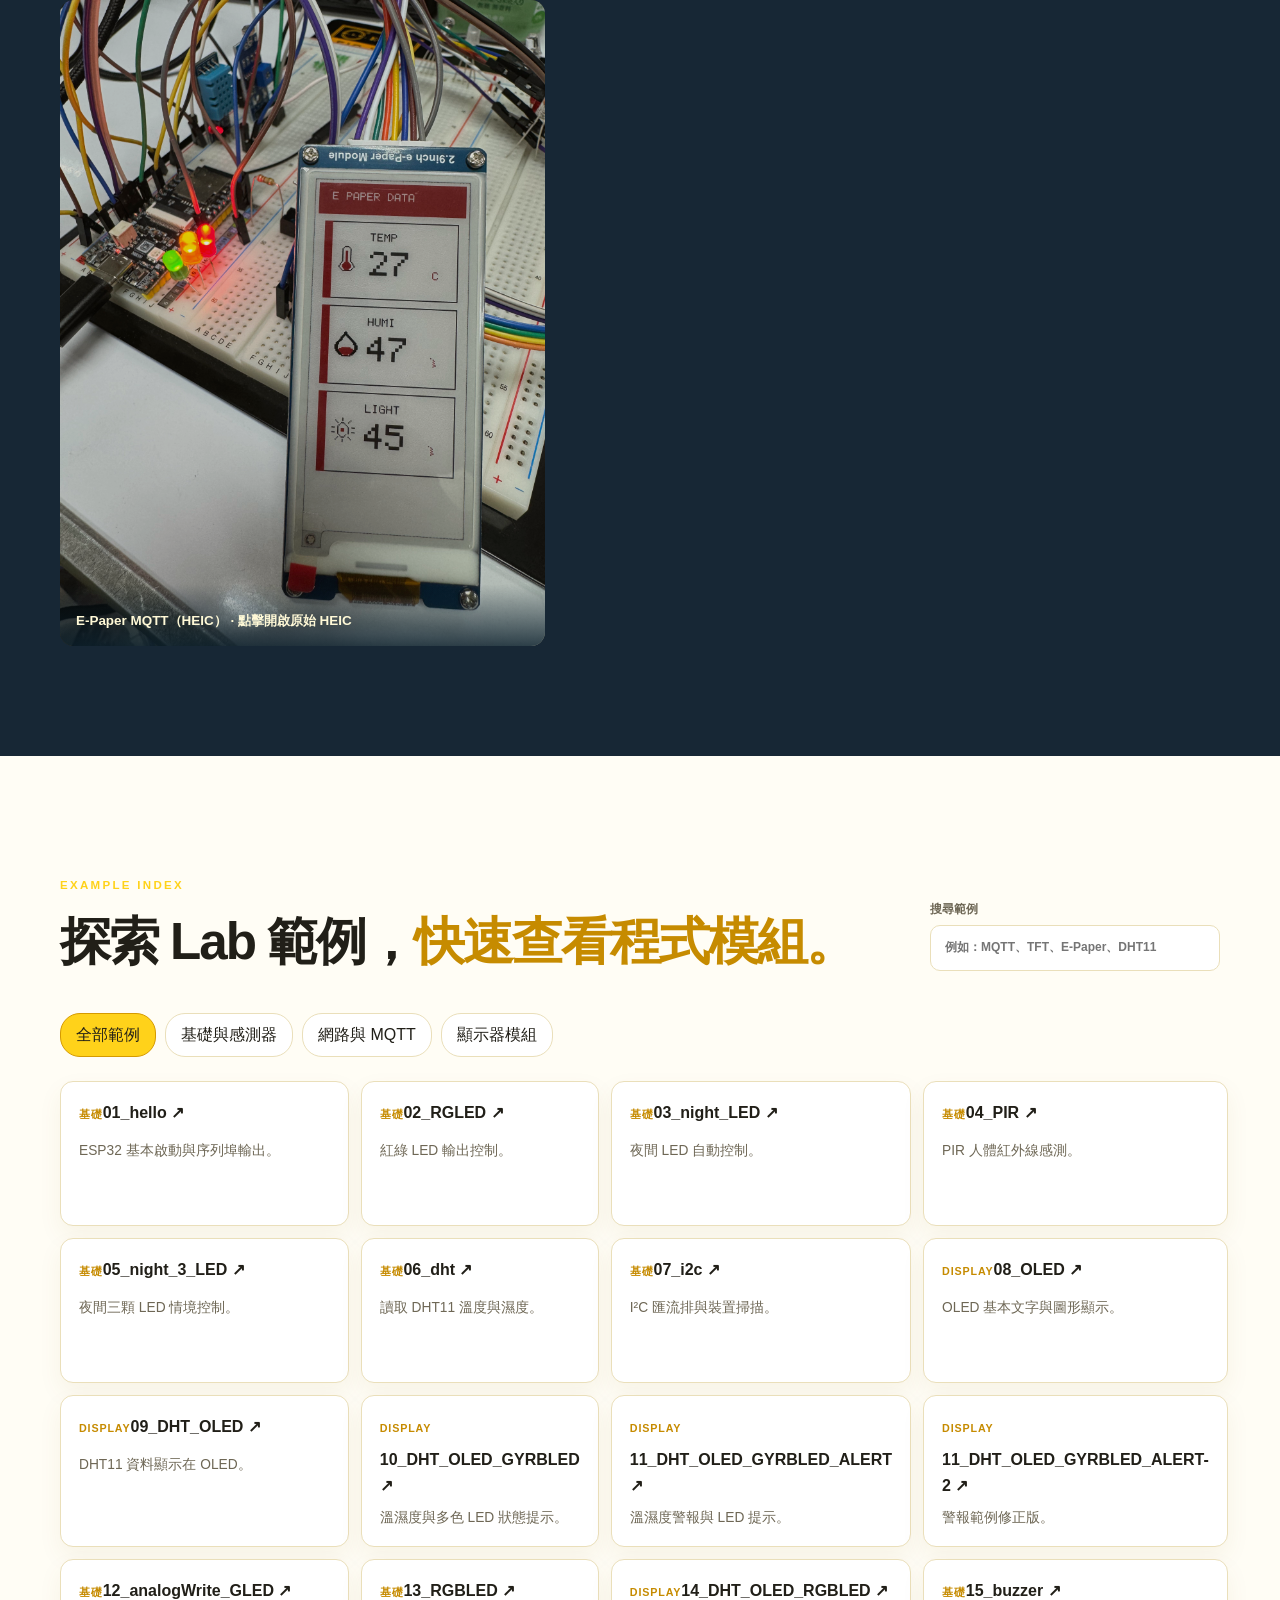
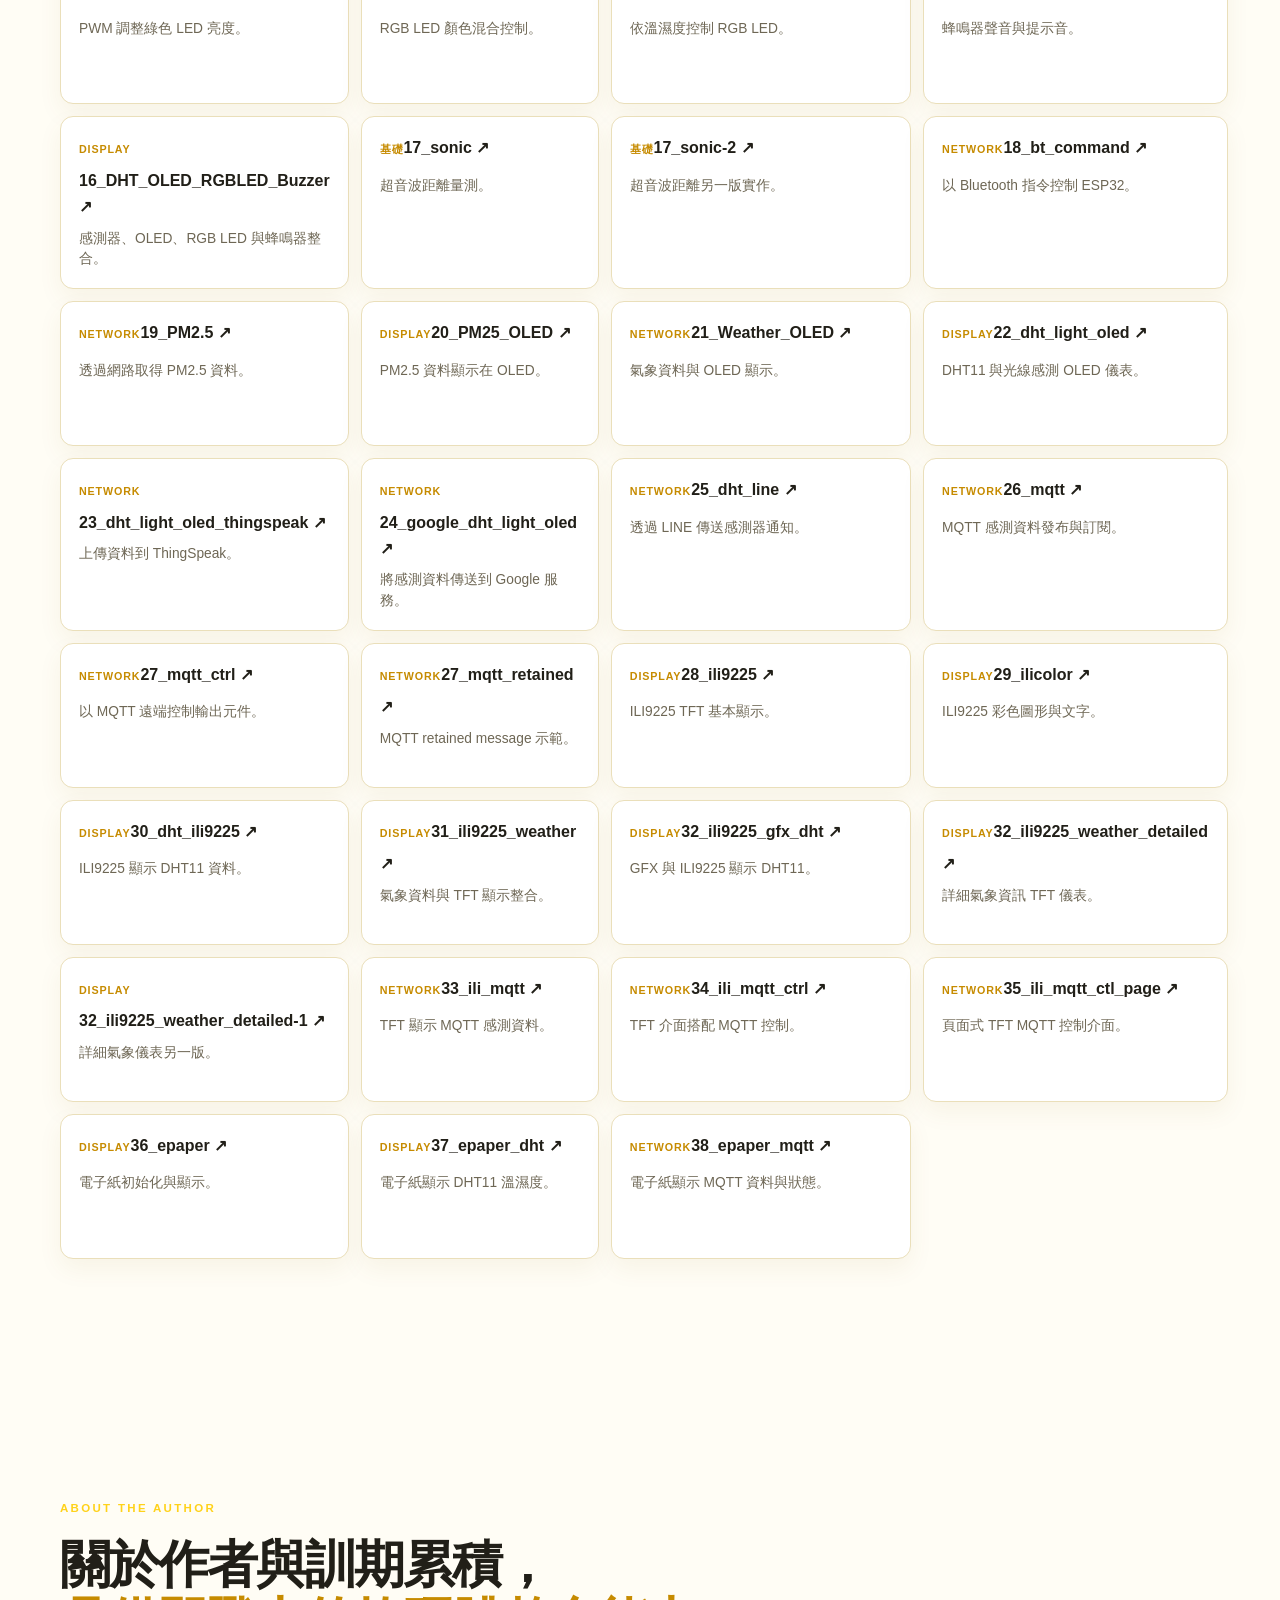
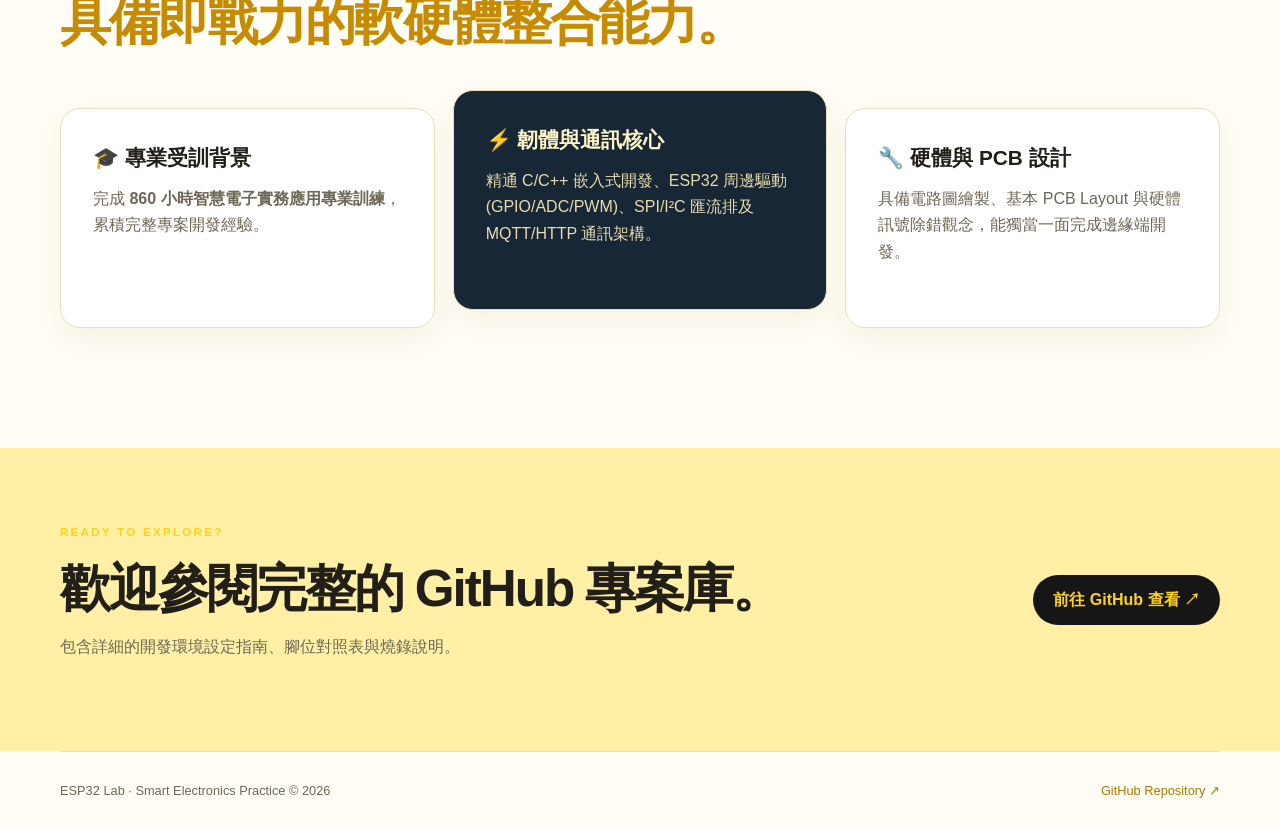
==== commit 635b64ee: "Rename index.html-1 to index.html" ====
--- a/docs/index.html
+++ b/docs/index.html
@@ -3,22 +3,222 @@
 <head>
   <meta charset="utf-8">
   <meta name="viewport" content="width=device-width, initial-scale=1">
-  <meta name="description" content="ESP32 sensors, MQTT, TFT and e-paper practical examples.">
-  <title>ESP32 Sensors · MQTT · TFT · E-Paper</title>
-  <link rel="stylesheet" href="styles.css"><link rel="stylesheet" href="theme.css"><link rel="stylesheet" href="recommendations.css"><link rel="stylesheet" href="bright.css">
+  <meta name="description" content="ESP32 Lab: Sensors, MQTT, TFT & E-Paper Integration Practice. 智慧電子實務應用 860 小時軟硬體整合成果展示。">
+  <title>ESP32 Lab · Sensors · MQTT · TFT · E-Paper Integration</title>
+  <link rel="stylesheet" href="styles.css">
+  <link rel="stylesheet" href="theme.css">
+  <link rel="stylesheet" href="recommendations.css">
+  <link rel="stylesheet" href="bright.css">
 </head>
 <body>
   <header class="hero">
-    <nav class="nav shell"><a class="brand" href="."><span class="brand-mark">✦</span> ESP32 Lab</a><div class="nav-links"><a href="#highlights">特色</a><a href="#gallery">成果照片</a><a href="#examples">範例</a><a href="#architecture">架構</a><a class="nav-button" href="https://github.com/fersz0614/esp32-sensors-mqtt-tft-epaper-Hsiang" target="_blank" rel="noreferrer">GitHub ↗</a></div></nav><div class="ticker" aria-label="專案跑馬燈"><div class="ticker-track"><span>⚡ ESP32 SENSORS</span><span>◆ MQTT TELEMETRY</span><span>▣ TFT DISPLAY</span><span>▰ E-PAPER STATUS</span><span>● 33 PROJECT MEDIA ITEMS</span><span><b>BUILD · CONNECT · DISPLAY</b></span><span>⚡ ESP32 SENSORS</span><span>◆ MQTT TELEMETRY</span><span>▣ TFT DISPLAY</span><span>▰ E-PAPER STATUS</span><span>● 33 PROJECT MEDIA ITEMS</span><span><b>BUILD · CONNECT · DISPLAY</b></span></div></div>
-    <div class="hero-content shell"><div class="hero-copy"><p class="eyebrow">SMART ELECTRONICS · ESP32 PRACTICE</p><h1>從感測器到<br><em>物聯網展示</em></h1><p class="lede">一套由 GPIO、DHT11、OLED、TFT、電子紙、HTTP API 與 MQTT 串起來的 ESP32 實作範例。</p><div class="hero-actions"><a class="button primary" href="#examples">探索範例 <span>↓</span></a><a class="button ghost" href="https://github.com/fersz0614/esp32-sensors-mqtt-tft-epaper-Hsiang" target="_blank" rel="noreferrer">查看原始碼 ↗</a></div></div><div class="hero-visual" aria-label="電子紙成果照片"><div class="orbit orbit-a"></div><div class="orbit orbit-b"></div><div class="device"><div class="device-screen"><span>ESP32</span><strong>27.4°</strong><small>MQTT ONLINE</small></div><div class="device-pins"></div></div><div class="floating-chip chip-one">DHT11</div><div class="floating-chip chip-two">MQTT</div><div class="floating-chip chip-three">E-PAPER</div></div></div>
+    <nav class="nav shell">
+      <a class="brand" href="."><span class="brand-mark">✦</span> ESP32 IoT Lab</a>
+      <div class="nav-links">
+        <a href="#highlights">技術亮點</a>
+        <a href="#architecture">系統架構</a>
+        <a href="#gallery">成果照片</a>
+        <a href="#examples">範例索引</a>
+        <a href="#author">關於作者</a>
+        <a class="nav-button" href="https://github.com/fersz0614/esp32-sensors-mqtt-tft-epaper-Hsiang" target="_blank" rel="noreferrer">GitHub Repo ↗</a>
+      </div>
+    </nav>
+
+    <!-- 跑馬燈動態展示 -->
+    <div class="ticker" aria-label="專案跑馬燈">
+      <div class="ticker-track">
+        <span>⚡ ESP32 FIRMWARE</span>
+        <span>◆ MQTT TELEMETRY & CONTROL</span>
+        <span>▣ SPI ILI9225 TFT</span>
+        <span>▰ E-PAPER STATUS DASHBOARD</span>
+        <span>● 860-HOUR PRACTICE</span>
+        <span><b>BUILD · CONNECT · DISPLAY</b></span>
+        <span>⚡ ESP32 FIRMWARE</span>
+        <span>◆ MQTT TELEMETRY & CONTROL</span>
+        <span>▣ SPI ILI9225 TFT</span>
+        <span>▰ E-PAPER STATUS DASHBOARD</span>
+        <span>● 860-HOUR PRACTICE</span>
+        <span><b>BUILD · CONNECT · DISPLAY</b></span>
+      </div>
+    </div>
+
+    <!-- Hero 主視圖 -->
+    <div class="hero-content shell">
+      <div class="hero-copy">
+        <p class="eyebrow">SMART ELECTRONICS · EMBEDDED & IoT INTEGRATION</p>
+        <h1>ESP32 邊緣控管<br><em>與多端物聯網實戰</em></h1>
+        <p class="lede">一套模組化的嵌入式韌體專案。涵蓋感測器驅動、GPIO / ADC 時序解析、I²C / SPI 雙匯流排顯示控制，以及 Wi-Fi / MQTT / HTTP API 雙向雲端串接。</p>
+        
+        <div class="hero-actions">
+          <a class="button primary" href="#examples">探索 Lab 範例 <span>↓</span></a>
+          <a class="button ghost" href="https://github.com/fersz0614/esp32-sensors-mqtt-tft-epaper-Hsiang" target="_blank" rel="noreferrer">檢視 GitHub 原始碼 ↗</a>
+        </div>
+      </div>
+
+      <div class="hero-visual" aria-label="電子紙成果照片">
+        <div class="orbit orbit-a"></div>
+        <div class="orbit orbit-b"></div>
+        <div class="device">
+          <div class="device-screen">
+            <span>ESP32</span>
+            <strong>27.4°C</strong>
+            <small>MQTT ONLINE</small>
+          </div>
+          <div class="device-pins"></div>
+        </div>
+        <div class="floating-chip chip-one">DHT11 / LDR</div>
+        <div class="floating-chip chip-two">MQTT / HTTP</div>
+        <div class="floating-chip chip-three">E-PAPER / TFT</div>
+      </div>
+    </div>
   </header>
+
   <main>
-    <section class="section shell" id="highlights"><div class="section-heading"><p class="eyebrow">WHY THIS PROJECT</p><h2>把每個小實驗，<br><span>連成一條完整的學習路徑。</span></h2></div><div class="feature-grid"><article class="feature-card"><div class="icon">◌</div><h3>感測與輸入</h3><p>DHT11、光敏電阻、PIR、超音波與藍牙，從讀取世界開始。</p></article><article class="feature-card accent"><div class="icon">⌁</div><h3>連線與資料</h3><p>Wi‑Fi、HTTP API、ThingSpeak、LINE 與 MQTT，讓資料真正流動。</p></article><article class="feature-card"><div class="icon">▣</div><h3>顯示與控制</h3><p>OLED、ILI9225 TFT 與電子紙，將狀態轉成看得懂的介面。</p></article></div></section>
-    <section class="architecture section shell" id="architecture"><div class="section-heading"><p class="eyebrow">SYSTEM FLOW</p><h2>從資料採集到<br><span>可視化控制。</span></h2></div><div class="flow"><div class="flow-node"><strong>01 · SENSOR</strong><span>DHT11 · PIR · LDR<br>超音波 · RGB LED</span></div><div class="flow-icon">→</div><div class="flow-node"><strong>02 · ESP32</strong><span>讀取、處理與控制<br>GPIO · I²C · SPI</span></div><div class="flow-icon">→</div><div class="flow-node"><strong>03 · CONNECT</strong><span>Wi‑Fi · MQTT<br>HTTP API · LINE</span></div><div class="flow-icon">→</div><div class="flow-node"><strong>04 · DISPLAY</strong><span>OLED · TFT<br>E‑Paper 儀表</span></div></div></section><section class="gallery-section" id="gallery"><div class="shell"><div class="section-heading light"><p class="eyebrow">PROJECT IN ACTION</p><h2>看見資料被讀取、<br><span>被傳送，也被呈現。</span></h2></div><div class="gallery"><figure class="gallery-main"><img src="assets/photo-32.png" alt="電子紙 MQTT 成果"><figcaption>電子紙 × MQTT</figcaption></figure><figure><img src="assets/photo-11.png" alt="DHT11 OLED ThingSpeak 成果"><figcaption>DHT11 × OLED × ThingSpeak</figcaption></figure><figure><img src="assets/photo-28.jpeg" alt="TFT MQTT 成果"><figcaption>TFT × MQTT</figcaption></figure><figure><img src="assets/photo-22.png" alt="MQTT 控制成果"><figcaption>MQTT 遠端控制</figcaption></figure></div></div></section>
-    <section class="section shell" id="examples"><div class="section-heading examples-heading"><div><p class="eyebrow">EXAMPLE INDEX</p><h2>選一個範例，<span>開始動手。</span></h2></div><div class="search-wrap"><label for="search">搜尋範例</label><input id="search" type="search" placeholder="例如：MQTT、OLED、電子紙"></div></div><div class="filters" role="group" aria-label="範例分類"><button class="filter active" data-filter="all">全部</button><button class="filter" data-filter="basic">基礎</button><button class="filter" data-filter="network">網路與 IoT</button><button class="filter" data-filter="display">顯示器</button></div><div id="example-grid" class="example-grid"></div><p id="empty" class="empty" hidden>找不到符合的範例。</p></section>
-    <section class="cta-section"><div class="shell cta"><div><p class="eyebrow">READY TO BUILD?</p><h2>把感測器接上你的想法。</h2><p>從最簡單的 LED 開始，逐步走到 MQTT、TFT 與電子紙儀表。</p></div><a class="button primary" href="https://github.com/fersz0614/esp32-sensors-mqtt-tft-epaper-Hsiang#快速開始" target="_blank" rel="noreferrer">閱讀快速開始 ↗</a></div></section>
+    <!-- 核心技術亮點 -->
+    <section class="section shell" id="highlights">
+      <div class="section-heading">
+        <p class="eyebrow">TECHNICAL HIGHLIGHTS</p>
+        <h2>模組化韌體架構，<br><span>打造高擴充性的嵌入式系統。</span></h2>
+      </div>
+      <div class="feature-grid">
+        <article class="feature-card">
+          <div class="icon">◌</div>
+          <h3>感測與底層驅動</h3>
+          <p>精確處理 DHT11 單線協定、超音波微秒級 (µs) 時序，與 LDR 類比訊號 ADC 轉換與判讀。</p>
+        </article>
+        <article class="feature-card accent">
+          <div class="icon">⌁</div>
+          <h3>多協定網路傳輸</h3>
+          <p>實作 Wi-Fi 連線管理、MQTT 數據遙測上報與遠端控制，整合 ThingSpeak 雲端與 LINE 即時告警。</p>
+        </article>
+        <article class="feature-card">
+          <div class="icon">▣</div>
+          <h3>多終端顯示繪製</h3>
+          <p>操控 I²C OLED 即時數據繪製、SPI ILI9225 彩色 TFT 介面與低功耗 E-Paper 電子紙狀態儀表板。</p>
+        </article>
+      </div>
+    </section>
+
+    <!-- 系統架構 -->
+    <section class="architecture section shell" id="architecture">
+      <div class="section-heading">
+        <p class="eyebrow">SYSTEM ARCHITECTURE</p>
+        <h2>標準四層邊緣物聯網架構，<br><span>資料串流一目瞭然。</span></h2>
+      </div>
+      <div class="flow">
+        <div class="flow-node">
+          <strong>01 · SENSOR</strong>
+          <span>DHT11 · PIR · LDR<br>超音波 · RGB LED</span>
+        </div>
+        <div class="flow-icon">→</div>
+        <div class="flow-node">
+          <strong>02 · ESP32 CORE</strong>
+          <span>GPIO / ADC 時序解碼<br>I²C / SPI 匯流排控制</span>
+        </div>
+        <div class="flow-icon">→</div>
+        <div class="flow-node">
+          <strong>03 · CONNECT & CLOUD</strong>
+          <span>Wi-Fi · MQTT Broker<br>ThingSpeak · LINE API</span>
+        </div>
+        <div class="flow-icon">→</div>
+        <div class="flow-node">
+          <strong>04 · DISPLAY TERMINAL</strong>
+          <span>OLED · ILI9225 TFT<br>E-Paper 低功耗儀表</span>
+        </div>
+      </div>
+    </section>
+
+    <!-- 成果展照片 -->
+    <section class="gallery-section" id="gallery">
+      <div class="shell">
+        <div class="section-heading light">
+          <p class="eyebrow">PROJECT IN ACTION</p>
+          <h2>硬體實作與動態展示，<br><span>視覺化邊緣狀態。</span></h2>
+        </div>
+        <div class="gallery">
+          <figure class="gallery-main">
+            <img src="assets/photo-32.png" alt="電子紙 MQTT 成果">
+            <figcaption>E-Paper 低功耗狀態儀表 × MQTT</figcaption>
+          </figure>
+          <figure>
+            <img src="assets/photo-11.png" alt="DHT11 OLED ThingSpeak 成果">
+            <figcaption>DHT11 × OLED × ThingSpeak 雲端圖表</figcaption>
+          </figure>
+          <figure>
+            <img src="assets/photo-28.jpeg" alt="TFT MQTT 成果">
+            <figcaption>ILI9225 TFT 彩色 UI × MQTT</figcaption>
+          </figure>
+          <figure>
+            <img src="assets/photo-22.png" alt="MQTT 控制成果">
+            <figcaption>MQTT 雙向遠端控制實測</figcaption>
+          </figure>
+        </div>
+      </div>
+    </section>
+
+    <!-- 範例索引與搜尋 -->
+    <section class="section shell" id="examples">
+      <div class="section-heading examples-heading">
+        <div>
+          <p class="eyebrow">EXAMPLE INDEX</p>
+          <h2>探索 Lab 範例，<span>快速查看程式模組。</span></h2>
+        </div>
+        <div class="search-wrap">
+          <label for="search">搜尋範例</label>
+          <input id="search" type="search" placeholder="例如：MQTT、TFT、E-Paper、DHT11">
+        </div>
+      </div>
+      <div class="filters" role="group" aria-label="範例分類">
+        <button class="filter active" data-filter="all">全部範例</button>
+        <button class="filter" data-filter="basic">基礎與感測器</button>
+        <button class="filter" data-filter="network">網路與 MQTT</button>
+        <button class="filter" data-filter="display">顯示器模組</button>
+      </div>
+      <div id="example-grid" class="example-grid"></div>
+      <p id="empty" class="empty" hidden>找不到符合關鍵字的範例。</p>
+    </section>
+
+    <!-- 關於作者與背景 -->
+    <section class="section shell" id="author">
+      <div class="section-heading">
+        <p class="eyebrow">ABOUT THE AUTHOR</p>
+        <h2>關於作者與訓期累積，<br><span>具備即戰力的軟硬體整合能力。</span></h2>
+      </div>
+      <div class="feature-grid">
+        <article class="feature-card">
+          <h3>🎓 專業受訓背景</h3>
+          <p>完成 <strong>860 小時智慧電子實務應用專業訓練</strong>，累積完整專案開發經驗。</p>
+        </article>
+        <article class="feature-card accent">
+          <h3>⚡ 韌體與通訊核心</h3>
+          <p>精通 C/C++ 嵌入式開發、ESP32 周邊驅動 (GPIO/ADC/PWM)、SPI/I²C 匯流排及 MQTT/HTTP 通訊架構。</p>
+        </article>
+        <article class="feature-card">
+          <h3>🔧 硬體與 PCB 設計</h3>
+          <p>具備電路圖繪製、基本 PCB Layout 與硬體訊號除錯觀念，能獨當一面完成邊緣端開發。</p>
+        </article>
+      </div>
+    </section>
+
+    <!-- Call to Action -->
+    <section class="cta-section">
+      <div class="shell cta">
+        <div>
+          <p class="eyebrow">READY TO EXPLORE?</p>
+          <h2>歡迎參閱完整的 GitHub 專案庫。</h2>
+          <p>包含詳細的開發環境設定指南、腳位對照表與燒錄說明。</p>
+        </div>
+        <a class="button primary" href="https://github.com/fersz0614/esp32-sensors-mqtt-tft-epaper-Hsiang" target="_blank" rel="noreferrer">前往 GitHub 查看 ↗</a>
+      </div>
+    </section>
   </main>
-  <footer class="footer shell"><span>ESP32 Lab · Smart Electronics Practice</span><a href="https://github.com/fersz0614/esp32-sensors-mqtt-tft-epaper-Hsiang" target="_blank" rel="noreferrer">GitHub repository ↗</a></footer>
-  <script src="app.js?v=6"></script><script src="heic-preview.js?v=1"></script>
+
+  <footer class="footer shell">
+    <span>ESP32 Lab · Smart Electronics Practice © 2026</span>
+    <a href="https://github.com/fersz0614/esp32-sensors-mqtt-tft-epaper-Hsiang" target="_blank" rel="noreferrer">GitHub Repository ↗</a>
+  </footer>
+
+  <script src="app.js?v=6"></script>
+  <script src="heic-preview.js?v=1"></script>
 </body>
 </html>
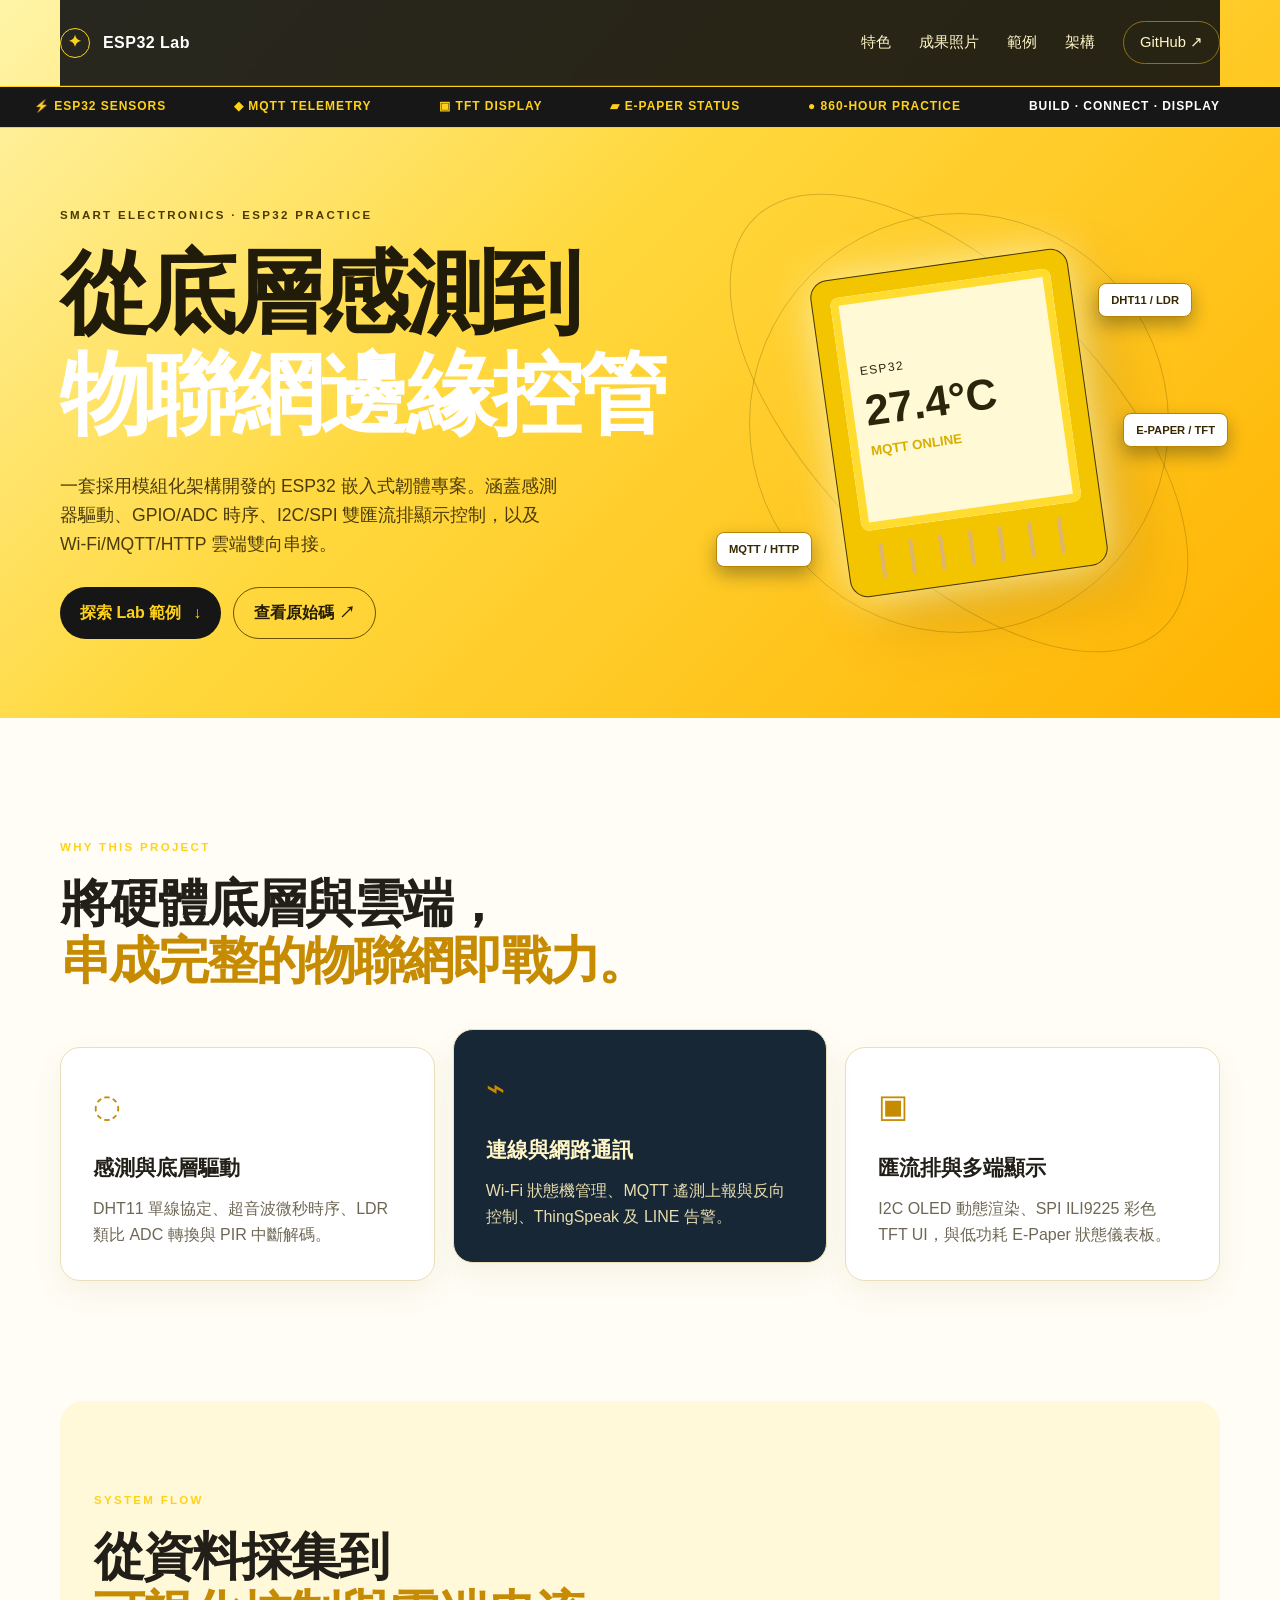
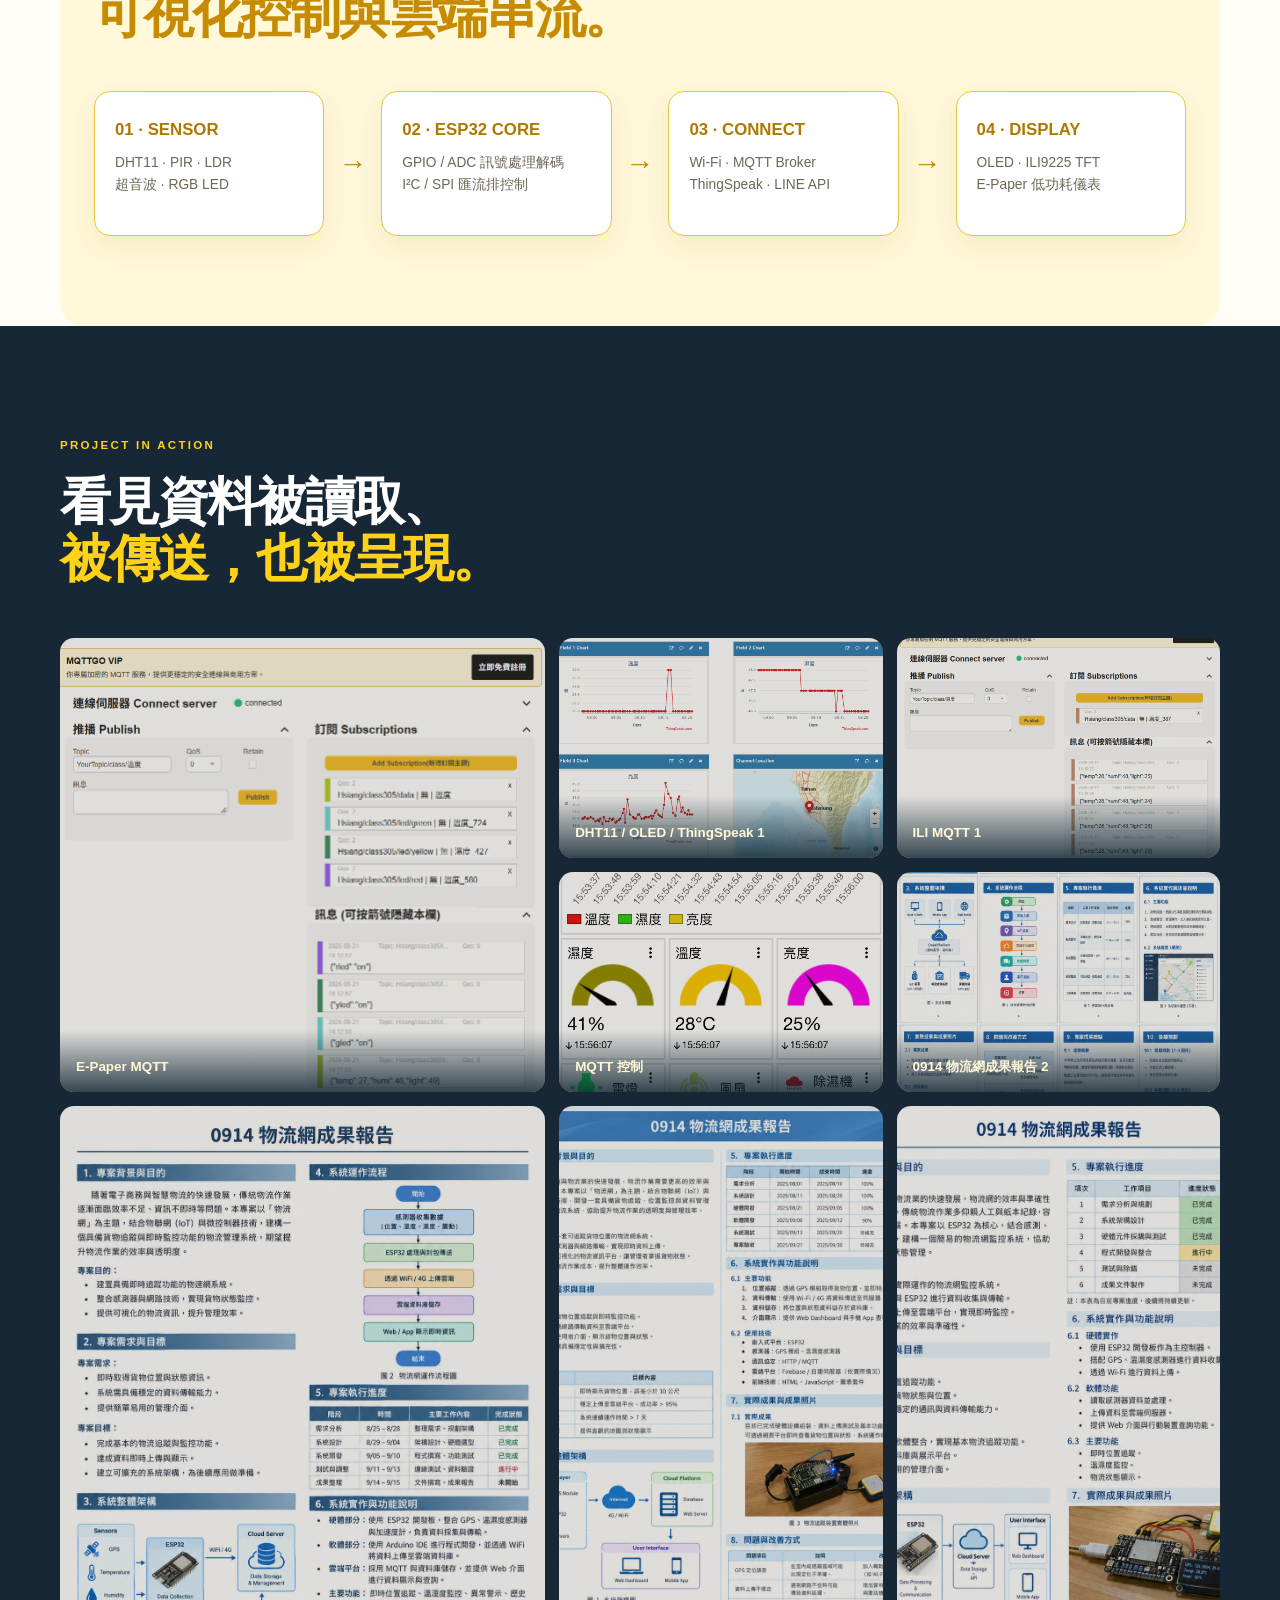
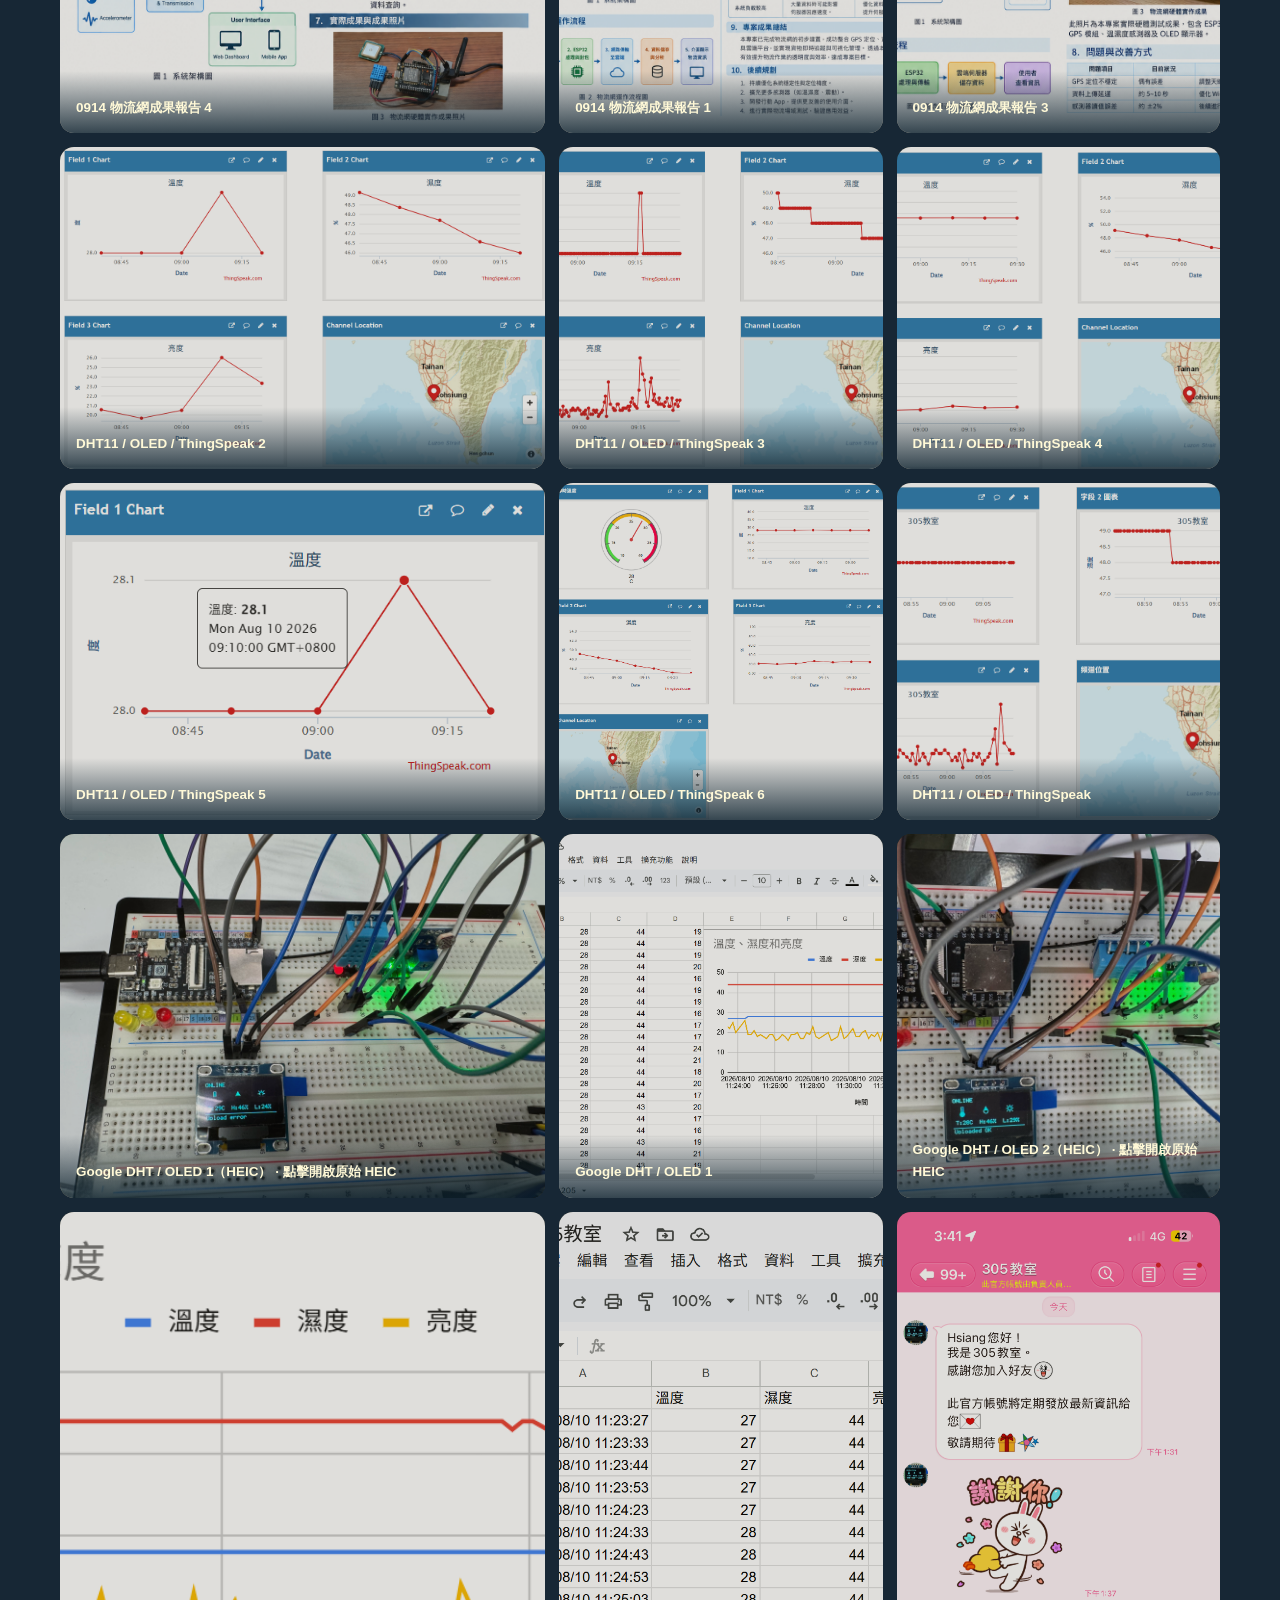
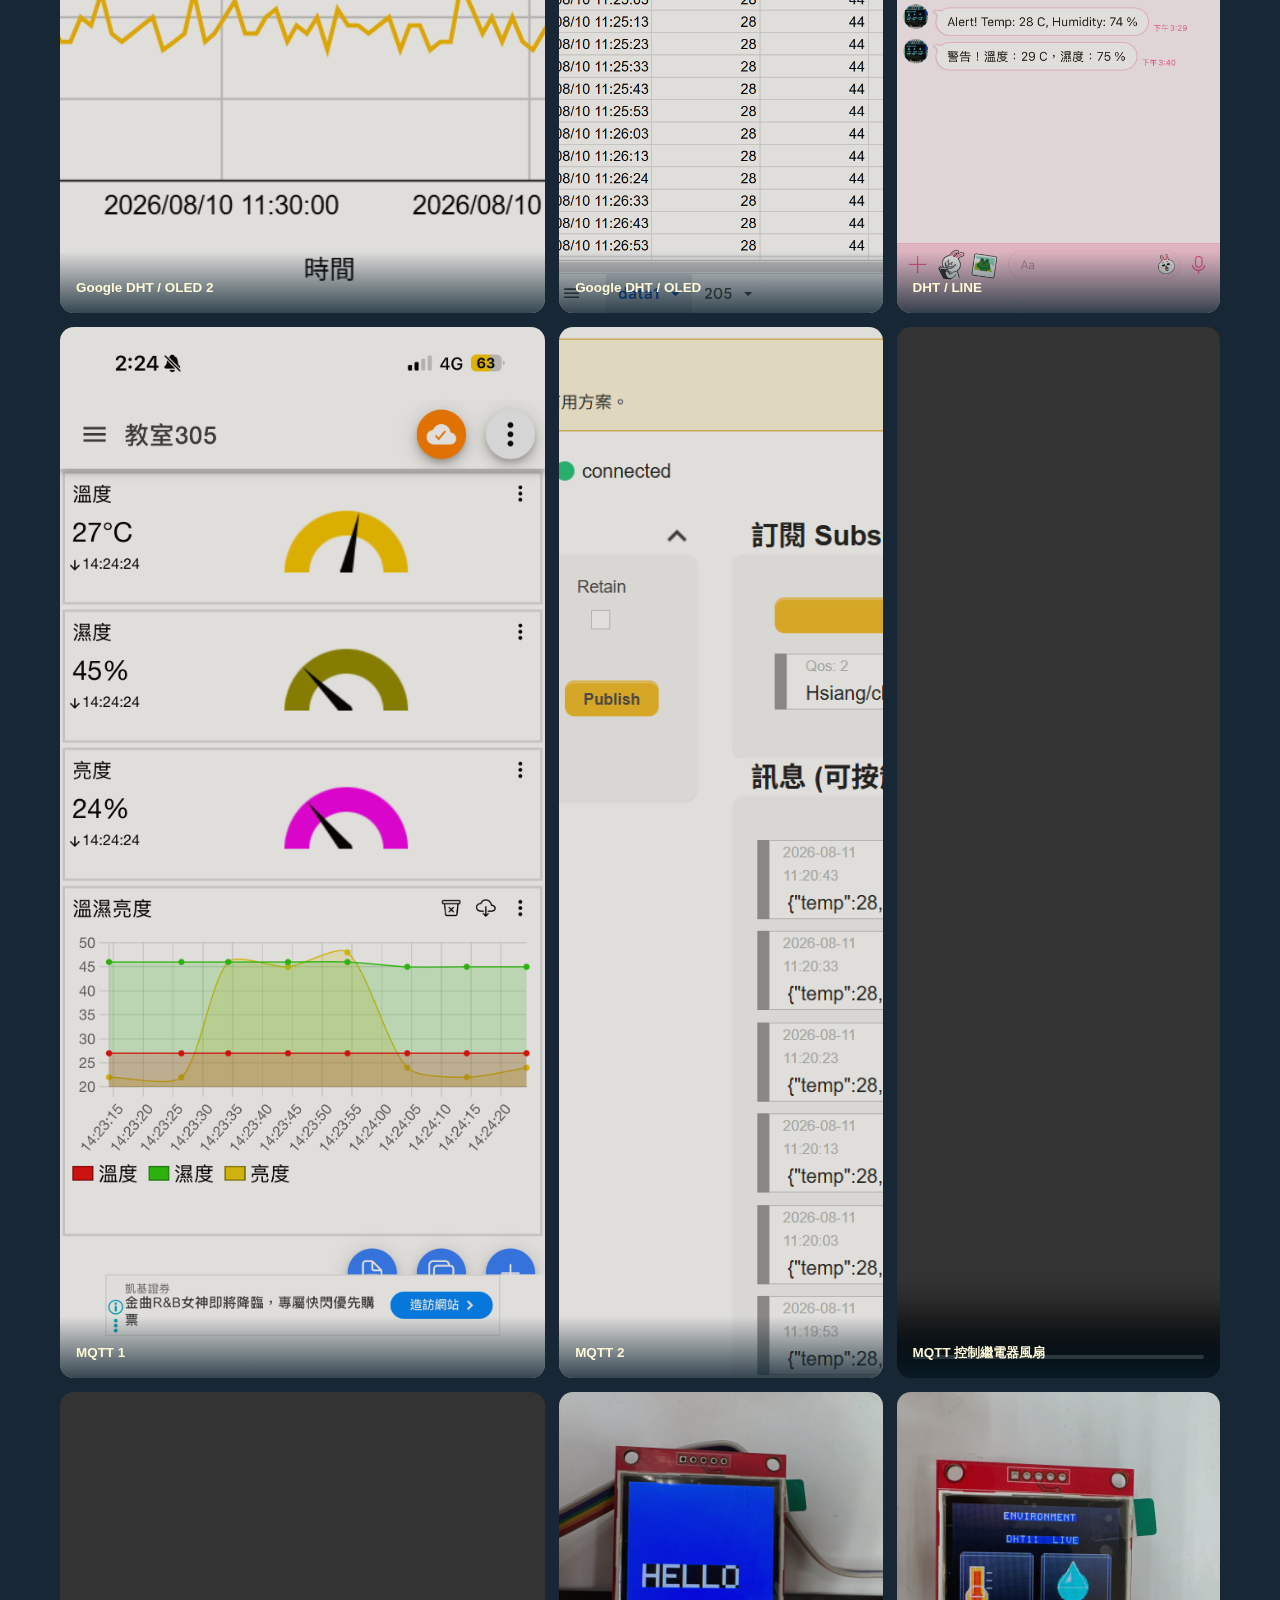
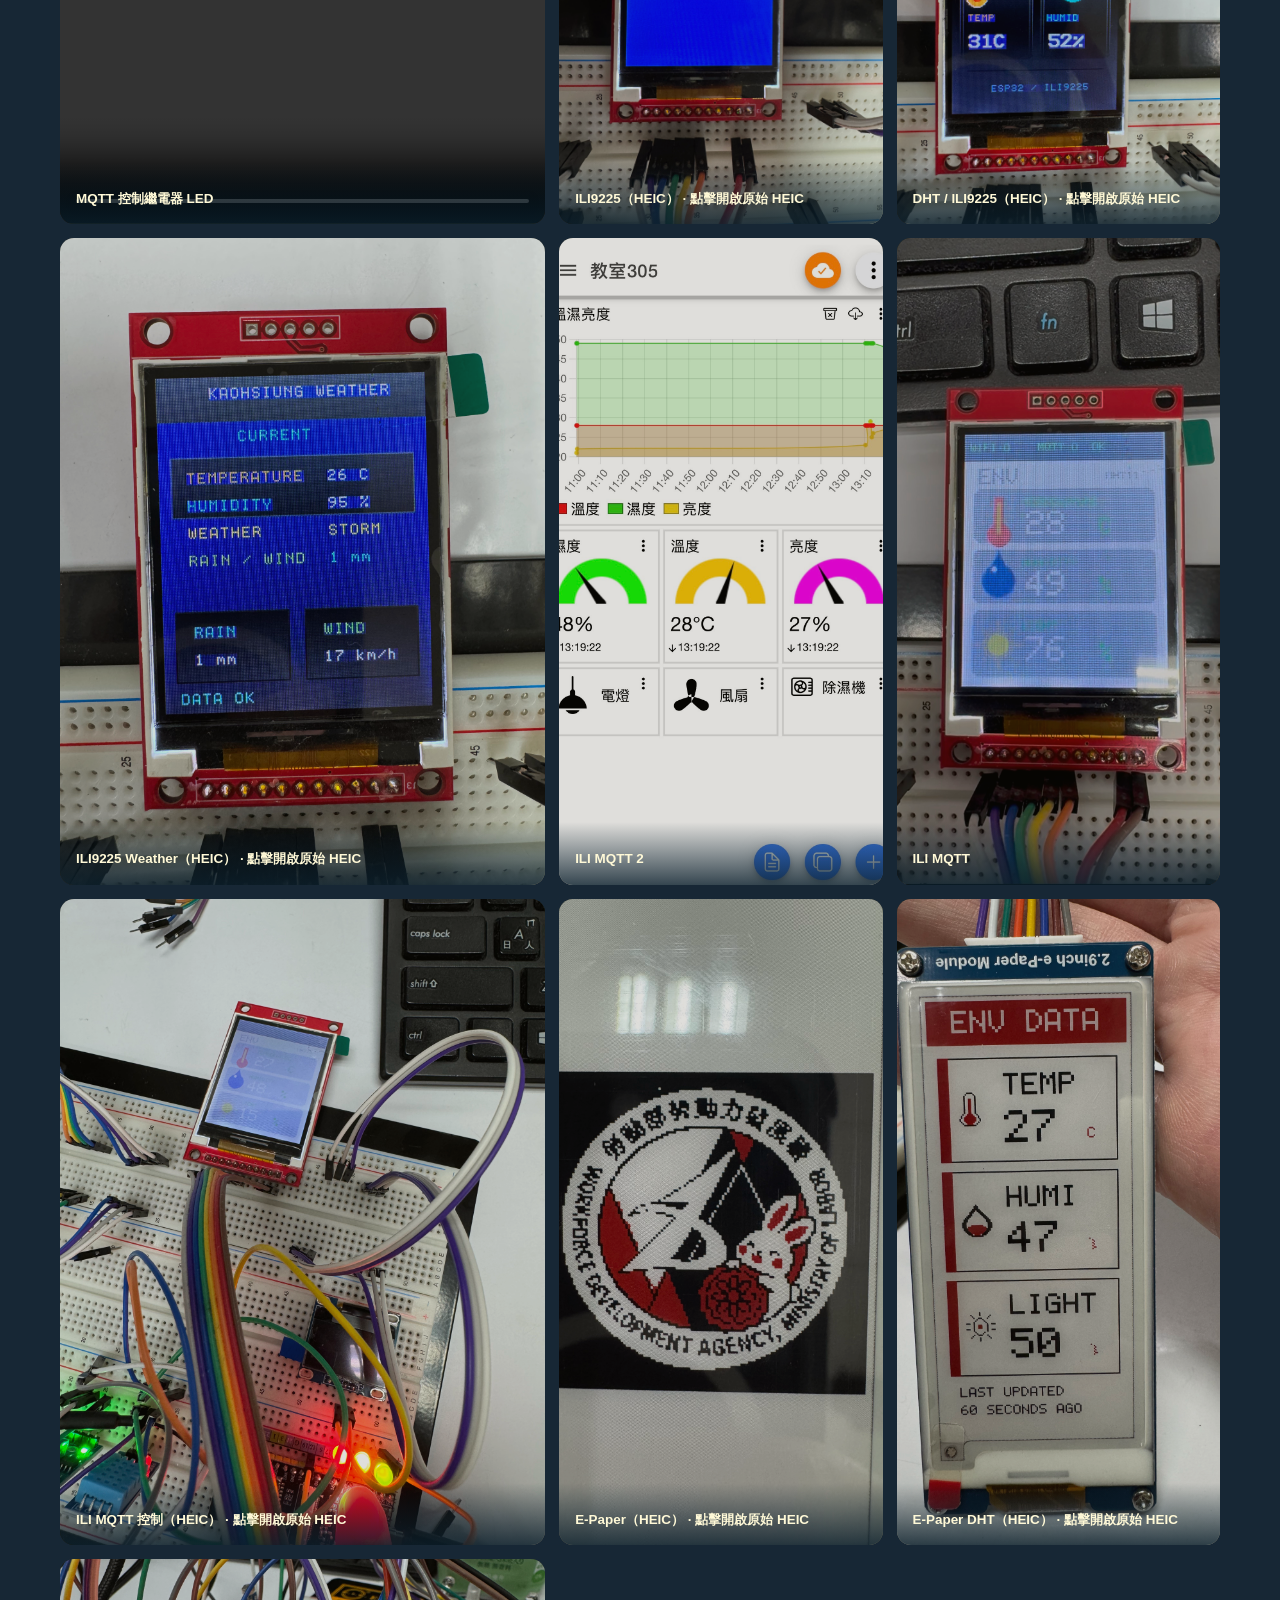
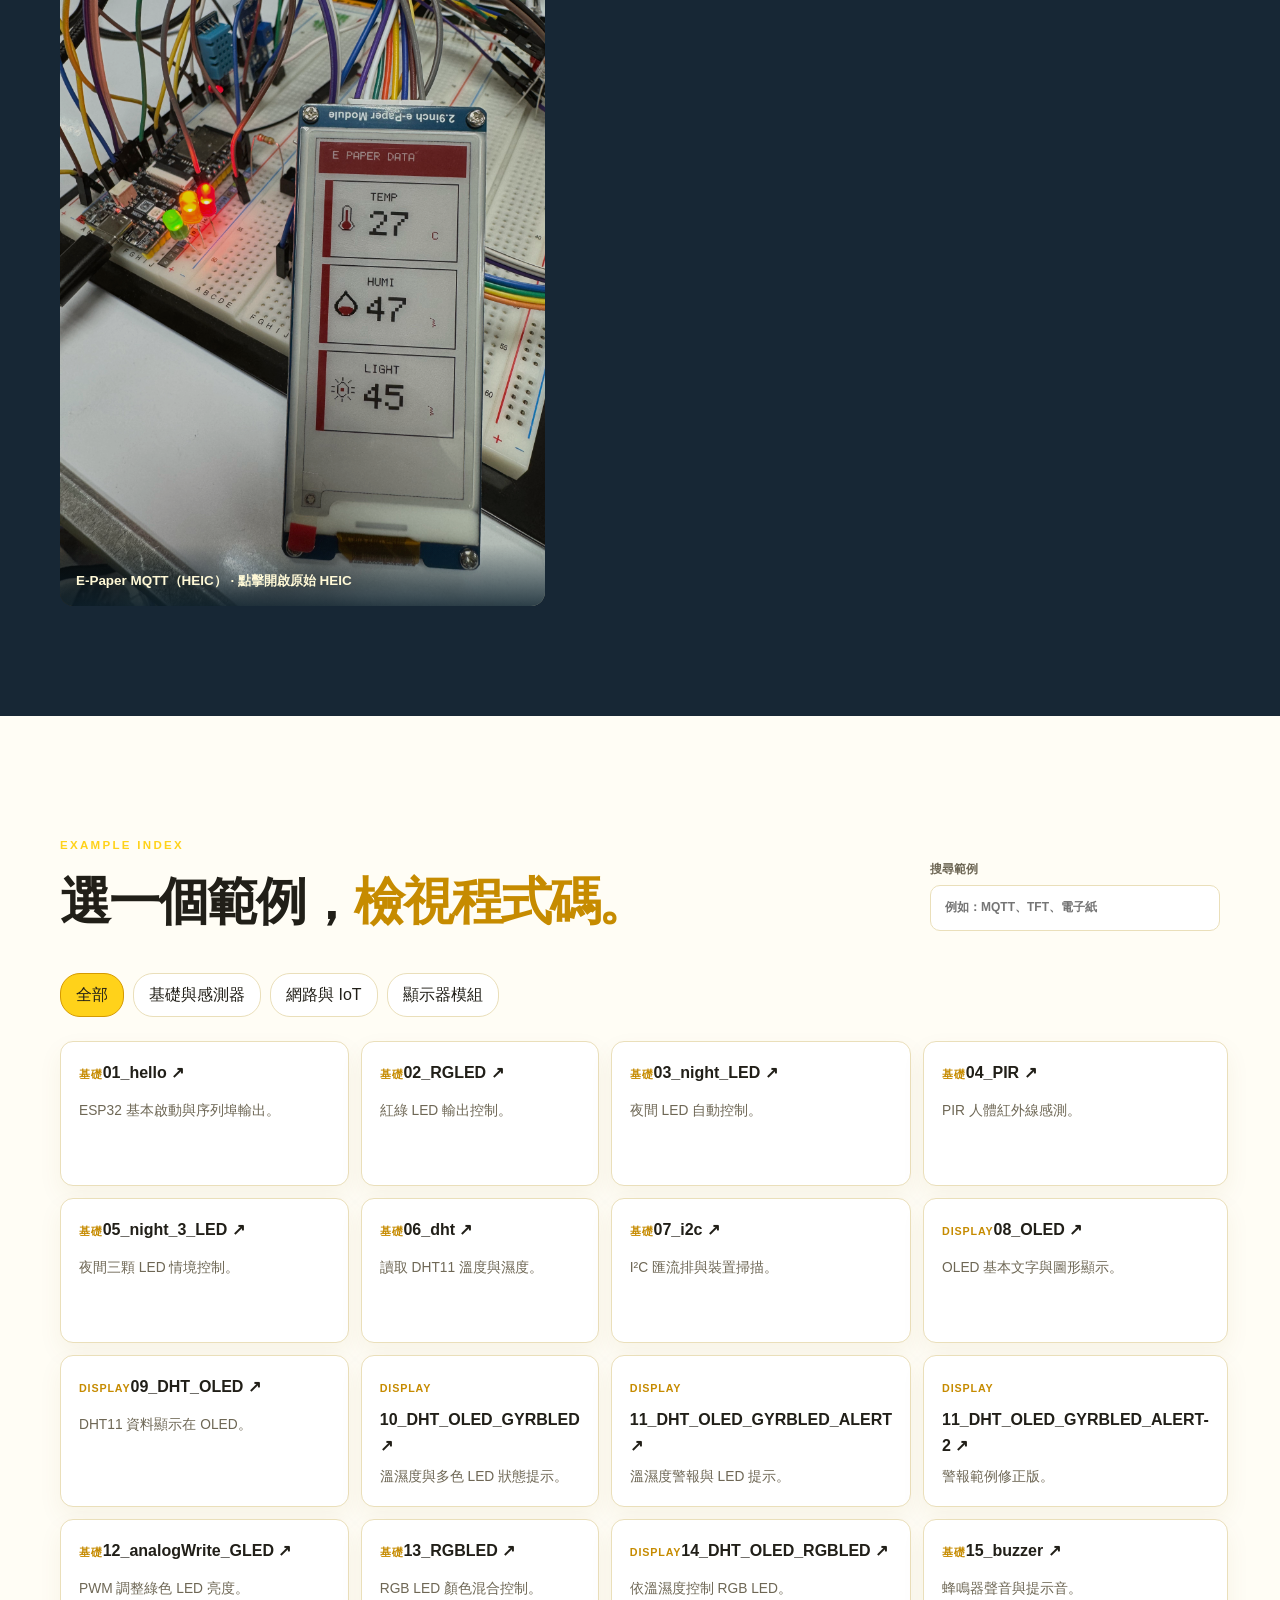
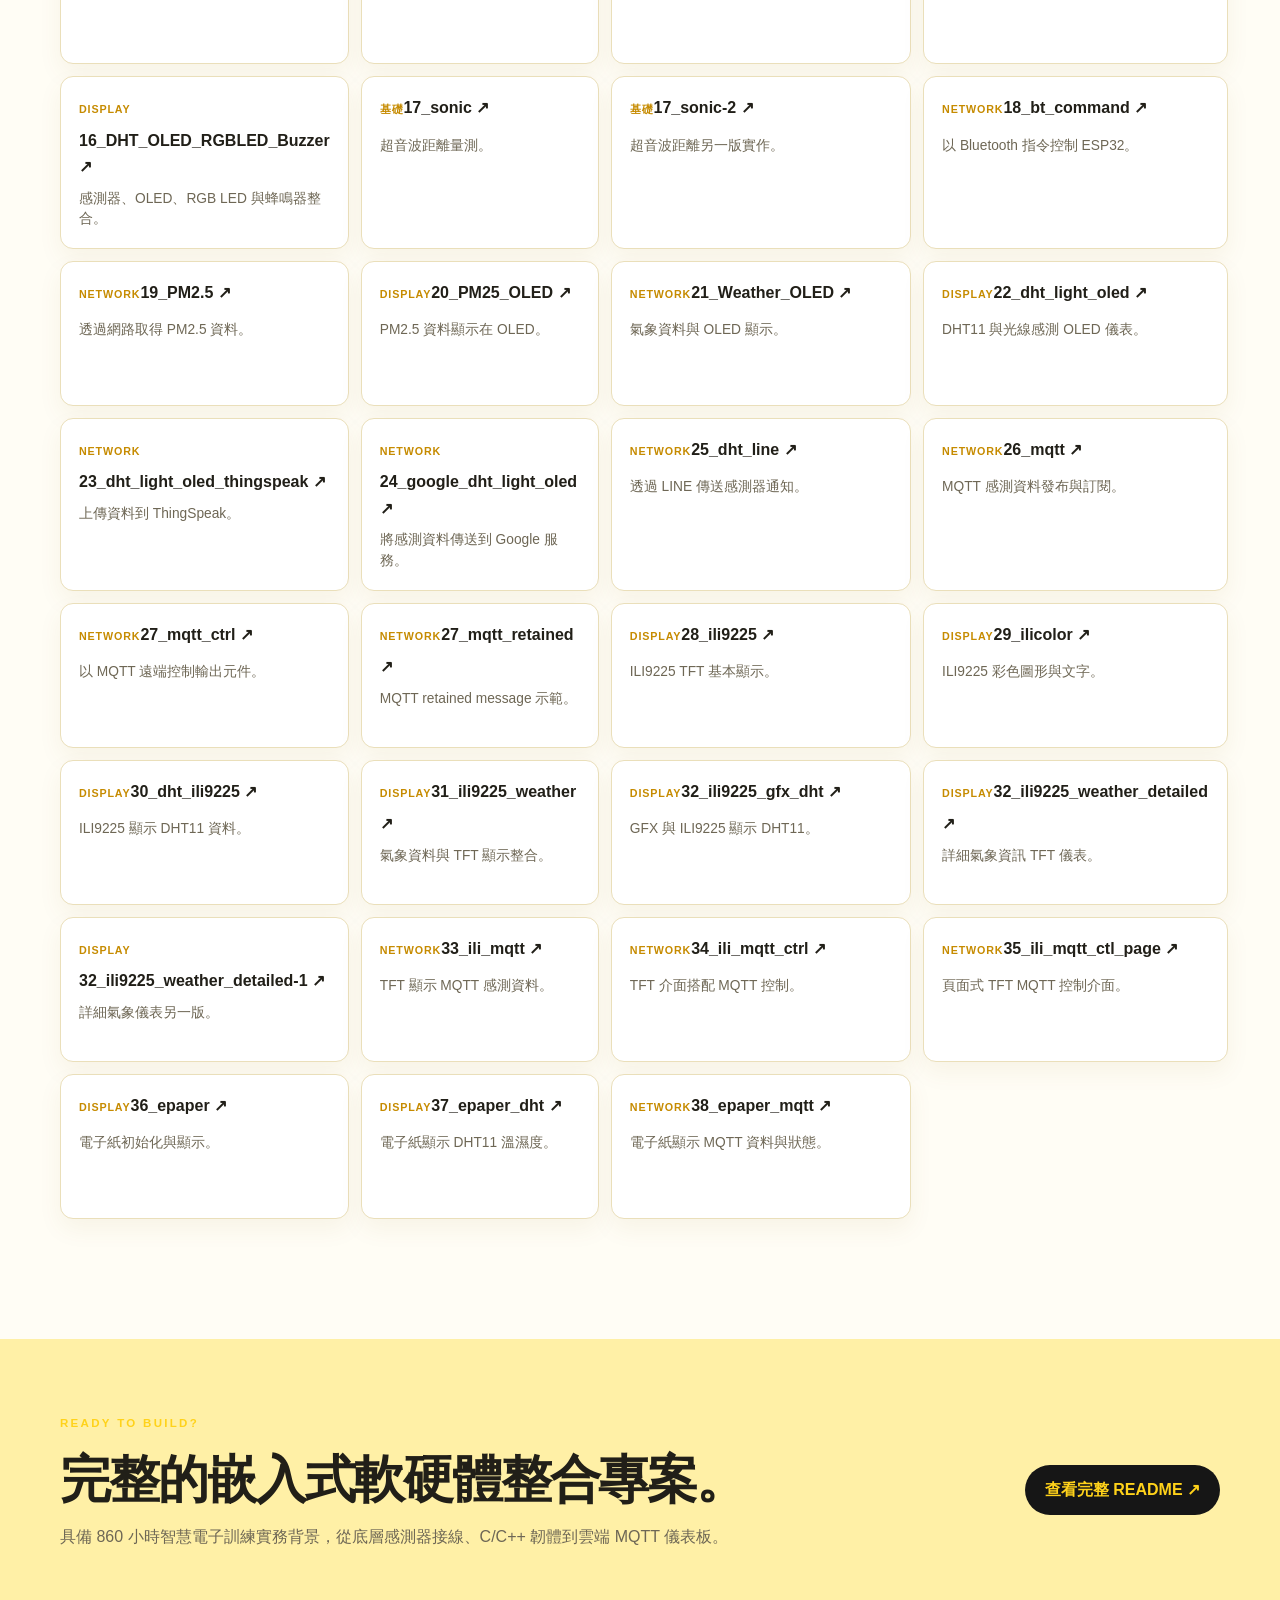
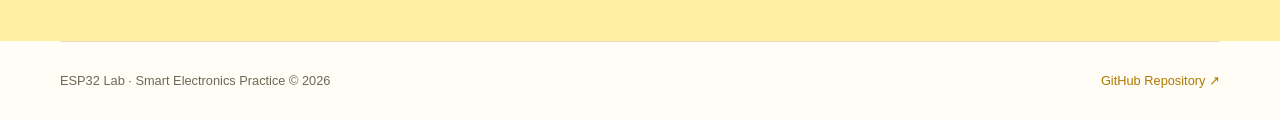
==== commit 78cba8ca: "Update index.html" ====
--- a/docs/index.html
+++ b/docs/index.html
@@ -3,58 +3,48 @@
 <head>
   <meta charset="utf-8">
   <meta name="viewport" content="width=device-width, initial-scale=1">
-  <meta name="description" content="ESP32 Lab: Sensors, MQTT, TFT & E-Paper Integration Practice. 智慧電子實務應用 860 小時軟硬體整合成果展示。">
-  <title>ESP32 Lab · Sensors · MQTT · TFT · E-Paper Integration</title>
-  <link rel="stylesheet" href="styles.css">
-  <link rel="stylesheet" href="theme.css">
-  <link rel="stylesheet" href="recommendations.css">
-  <link rel="stylesheet" href="bright.css">
+  <meta name="description" content="ESP32 sensors, MQTT, TFT and e-paper practical examples.">
+  <title>ESP32 Sensors · MQTT · TFT · E-Paper</title>
+  <link rel="stylesheet" href="styles.css"><link rel="stylesheet" href="theme.css"><link rel="stylesheet" href="recommendations.css"><link rel="stylesheet" href="bright.css">
 </head>
 <body>
   <header class="hero">
     <nav class="nav shell">
-      <a class="brand" href="."><span class="brand-mark">✦</span> ESP32 IoT Lab</a>
+      <a class="brand" href="."><span class="brand-mark">✦</span> ESP32 Lab</a>
       <div class="nav-links">
-        <a href="#highlights">技術亮點</a>
-        <a href="#architecture">系統架構</a>
+        <a href="#highlights">特色</a>
         <a href="#gallery">成果照片</a>
-        <a href="#examples">範例索引</a>
-        <a href="#author">關於作者</a>
-        <a class="nav-button" href="https://github.com/fersz0614/esp32-sensors-mqtt-tft-epaper-Hsiang" target="_blank" rel="noreferrer">GitHub Repo ↗</a>
+        <a href="#examples">範例</a>
+        <a href="#architecture">架構</a>
+        <a class="nav-button" href="https://github.com/fersz0614/esp32-sensors-mqtt-tft-epaper-Hsiang" target="_blank" rel="noreferrer">GitHub ↗</a>
       </div>
     </nav>
-
-    <!-- 跑馬燈動態展示 -->
     <div class="ticker" aria-label="專案跑馬燈">
       <div class="ticker-track">
-        <span>⚡ ESP32 FIRMWARE</span>
-        <span>◆ MQTT TELEMETRY & CONTROL</span>
-        <span>▣ SPI ILI9225 TFT</span>
-        <span>▰ E-PAPER STATUS DASHBOARD</span>
+        <span>⚡ ESP32 SENSORS</span>
+        <span>◆ MQTT TELEMETRY</span>
+        <span>▣ TFT DISPLAY</span>
+        <span>▰ E-PAPER STATUS</span>
         <span>● 860-HOUR PRACTICE</span>
         <span><b>BUILD · CONNECT · DISPLAY</b></span>
-        <span>⚡ ESP32 FIRMWARE</span>
-        <span>◆ MQTT TELEMETRY & CONTROL</span>
-        <span>▣ SPI ILI9225 TFT</span>
-        <span>▰ E-PAPER STATUS DASHBOARD</span>
+        <span>⚡ ESP32 SENSORS</span>
+        <span>◆ MQTT TELEMETRY</span>
+        <span>▣ TFT DISPLAY</span>
+        <span>▰ E-PAPER STATUS</span>
         <span>● 860-HOUR PRACTICE</span>
         <span><b>BUILD · CONNECT · DISPLAY</b></span>
       </div>
     </div>
-
-    <!-- Hero 主視圖 -->
     <div class="hero-content shell">
       <div class="hero-copy">
-        <p class="eyebrow">SMART ELECTRONICS · EMBEDDED & IoT INTEGRATION</p>
-        <h1>ESP32 邊緣控管<br><em>與多端物聯網實戰</em></h1>
-        <p class="lede">一套模組化的嵌入式韌體專案。涵蓋感測器驅動、GPIO / ADC 時序解析、I²C / SPI 雙匯流排顯示控制，以及 Wi-Fi / MQTT / HTTP API 雙向雲端串接。</p>
-        
+        <p class="eyebrow">SMART ELECTRONICS · ESP32 PRACTICE</p>
+        <h1>從底層感測到<br><em>物聯網邊緣控管</em></h1>
+        <p class="lede">一套採用模組化架構開發的 ESP32 嵌入式韌體專案。涵蓋感測器驅動、GPIO/ADC 時序、I2C/SPI 雙匯流排顯示控制，以及 Wi-Fi/MQTT/HTTP 雲端雙向串接。</p>
         <div class="hero-actions">
           <a class="button primary" href="#examples">探索 Lab 範例 <span>↓</span></a>
-          <a class="button ghost" href="https://github.com/fersz0614/esp32-sensors-mqtt-tft-epaper-Hsiang" target="_blank" rel="noreferrer">檢視 GitHub 原始碼 ↗</a>
+          <a class="button ghost" href="https://github.com/fersz0614/esp32-sensors-mqtt-tft-epaper-Hsiang" target="_blank" rel="noreferrer">查看原始碼 ↗</a>
         </div>
       </div>
-
       <div class="hero-visual" aria-label="電子紙成果照片">
         <div class="orbit orbit-a"></div>
         <div class="orbit orbit-b"></div>
@@ -72,38 +62,34 @@
       </div>
     </div>
   </header>
-
   <main>
-    <!-- 核心技術亮點 -->
     <section class="section shell" id="highlights">
       <div class="section-heading">
-        <p class="eyebrow">TECHNICAL HIGHLIGHTS</p>
-        <h2>模組化韌體架構，<br><span>打造高擴充性的嵌入式系統。</span></h2>
+        <p class="eyebrow">WHY THIS PROJECT</p>
+        <h2>將硬體底層與雲端，<br><span>串成完整的物聯網即戰力。</span></h2>
       </div>
       <div class="feature-grid">
         <article class="feature-card">
           <div class="icon">◌</div>
           <h3>感測與底層驅動</h3>
-          <p>精確處理 DHT11 單線協定、超音波微秒級 (µs) 時序，與 LDR 類比訊號 ADC 轉換與判讀。</p>
+          <p>DHT11 單線協定、超音波微秒時序、LDR 類比 ADC 轉換與 PIR 中斷解碼。</p>
         </article>
         <article class="feature-card accent">
           <div class="icon">⌁</div>
-          <h3>多協定網路傳輸</h3>
-          <p>實作 Wi-Fi 連線管理、MQTT 數據遙測上報與遠端控制，整合 ThingSpeak 雲端與 LINE 即時告警。</p>
+          <h3>連線與網路通訊</h3>
+          <p>Wi-Fi 狀態機管理、MQTT 遙測上報與反向控制、ThingSpeak 及 LINE 告警。</p>
         </article>
         <article class="feature-card">
           <div class="icon">▣</div>
-          <h3>多終端顯示繪製</h3>
-          <p>操控 I²C OLED 即時數據繪製、SPI ILI9225 彩色 TFT 介面與低功耗 E-Paper 電子紙狀態儀表板。</p>
+          <h3>匯流排與多端顯示</h3>
+          <p>I2C OLED 動態渲染、SPI ILI9225 彩色 TFT UI，與低功耗 E-Paper 狀態儀表板。</p>
         </article>
       </div>
     </section>
-
-    <!-- 系統架構 -->
     <section class="architecture section shell" id="architecture">
       <div class="section-heading">
-        <p class="eyebrow">SYSTEM ARCHITECTURE</p>
-        <h2>標準四層邊緣物聯網架構，<br><span>資料串流一目瞭然。</span></h2>
+        <p class="eyebrow">SYSTEM FLOW</p>
+        <h2>從資料採集到<br><span>可視化控制與雲端串流。</span></h2>
       </div>
       <div class="flow">
         <div class="flow-node">
@@ -113,40 +99,38 @@
         <div class="flow-icon">→</div>
         <div class="flow-node">
           <strong>02 · ESP32 CORE</strong>
-          <span>GPIO / ADC 時序解碼<br>I²C / SPI 匯流排控制</span>
+          <span>GPIO / ADC 訊號處理解碼<br>I²C / SPI 匯流排控制</span>
         </div>
         <div class="flow-icon">→</div>
         <div class="flow-node">
-          <strong>03 · CONNECT & CLOUD</strong>
-          <span>Wi-Fi · MQTT Broker<br>ThingSpeak · LINE API</span>
+          <strong>03 · CONNECT</strong>
+          <span>Wi‑Fi · MQTT Broker<br>ThingSpeak · LINE API</span>
         </div>
         <div class="flow-icon">→</div>
         <div class="flow-node">
-          <strong>04 · DISPLAY TERMINAL</strong>
-          <span>OLED · ILI9225 TFT<br>E-Paper 低功耗儀表</span>
+          <strong>04 · DISPLAY</strong>
+          <span>OLED · ILI9225 TFT<br>E‑Paper 低功耗儀表</span>
         </div>
       </div>
     </section>
-
-    <!-- 成果展照片 -->
     <section class="gallery-section" id="gallery">
       <div class="shell">
         <div class="section-heading light">
           <p class="eyebrow">PROJECT IN ACTION</p>
-          <h2>硬體實作與動態展示，<br><span>視覺化邊緣狀態。</span></h2>
+          <h2>看見資料被讀取、<br><span>被傳送，也被呈現。</span></h2>
         </div>
         <div class="gallery">
           <figure class="gallery-main">
             <img src="assets/photo-32.png" alt="電子紙 MQTT 成果">
-            <figcaption>E-Paper 低功耗狀態儀表 × MQTT</figcaption>
+            <figcaption>電子紙 × MQTT 低功耗儀表</figcaption>
           </figure>
           <figure>
             <img src="assets/photo-11.png" alt="DHT11 OLED ThingSpeak 成果">
-            <figcaption>DHT11 × OLED × ThingSpeak 雲端圖表</figcaption>
+            <figcaption>DHT11 × OLED × ThingSpeak</figcaption>
           </figure>
           <figure>
             <img src="assets/photo-28.jpeg" alt="TFT MQTT 成果">
-            <figcaption>ILI9225 TFT 彩色 UI × MQTT</figcaption>
+            <figcaption>TFT 彩色 UI × MQTT</figcaption>
           </figure>
           <figure>
             <img src="assets/photo-22.png" alt="MQTT 控制成果">
@@ -155,69 +139,41 @@
         </div>
       </div>
     </section>
-
-    <!-- 範例索引與搜尋 -->
     <section class="section shell" id="examples">
       <div class="section-heading examples-heading">
         <div>
           <p class="eyebrow">EXAMPLE INDEX</p>
-          <h2>探索 Lab 範例，<span>快速查看程式模組。</span></h2>
+          <h2>選一個範例，<span>檢視程式碼。</span></h2>
         </div>
         <div class="search-wrap">
           <label for="search">搜尋範例</label>
-          <input id="search" type="search" placeholder="例如：MQTT、TFT、E-Paper、DHT11">
+          <input id="search" type="search" placeholder="例如：MQTT、TFT、電子紙">
         </div>
       </div>
       <div class="filters" role="group" aria-label="範例分類">
-        <button class="filter active" data-filter="all">全部範例</button>
+        <button class="filter active" data-filter="all">全部</button>
         <button class="filter" data-filter="basic">基礎與感測器</button>
-        <button class="filter" data-filter="network">網路與 MQTT</button>
+        <button class="filter" data-filter="network">網路與 IoT</button>
         <button class="filter" data-filter="display">顯示器模組</button>
       </div>
       <div id="example-grid" class="example-grid"></div>
-      <p id="empty" class="empty" hidden>找不到符合關鍵字的範例。</p>
+      <p id="empty" class="empty" hidden>找不到符合的範例。</p>
     </section>
-
-    <!-- 關於作者與背景 -->
-    <section class="section shell" id="author">
-      <div class="section-heading">
-        <p class="eyebrow">ABOUT THE AUTHOR</p>
-        <h2>關於作者與訓期累積，<br><span>具備即戰力的軟硬體整合能力。</span></h2>
-      </div>
-      <div class="feature-grid">
-        <article class="feature-card">
-          <h3>🎓 專業受訓背景</h3>
-          <p>完成 <strong>860 小時智慧電子實務應用專業訓練</strong>，累積完整專案開發經驗。</p>
-        </article>
-        <article class="feature-card accent">
-          <h3>⚡ 韌體與通訊核心</h3>
-          <p>精通 C/C++ 嵌入式開發、ESP32 周邊驅動 (GPIO/ADC/PWM)、SPI/I²C 匯流排及 MQTT/HTTP 通訊架構。</p>
-        </article>
-        <article class="feature-card">
-          <h3>🔧 硬體與 PCB 設計</h3>
-          <p>具備電路圖繪製、基本 PCB Layout 與硬體訊號除錯觀念，能獨當一面完成邊緣端開發。</p>
-        </article>
-      </div>
-    </section>
-
-    <!-- Call to Action -->
     <section class="cta-section">
       <div class="shell cta">
         <div>
-          <p class="eyebrow">READY TO EXPLORE?</p>
-          <h2>歡迎參閱完整的 GitHub 專案庫。</h2>
-          <p>包含詳細的開發環境設定指南、腳位對照表與燒錄說明。</p>
+          <p class="eyebrow">READY TO BUILD?</p>
+          <h2>完整的嵌入式軟硬體整合專案。</h2>
+          <p>具備 860 小時智慧電子訓練實務背景，從底層感測器接線、C/C++ 韌體到雲端 MQTT 儀表板。</p>
         </div>
-        <a class="button primary" href="https://github.com/fersz0614/esp32-sensors-mqtt-tft-epaper-Hsiang" target="_blank" rel="noreferrer">前往 GitHub 查看 ↗</a>
+        <a class="button primary" href="https://github.com/fersz0614/esp32-sensors-mqtt-tft-epaper-Hsiang#快速開始" target="_blank" rel="noreferrer">查看完整 README ↗</a>
       </div>
     </section>
   </main>
-
   <footer class="footer shell">
     <span>ESP32 Lab · Smart Electronics Practice © 2026</span>
     <a href="https://github.com/fersz0614/esp32-sensors-mqtt-tft-epaper-Hsiang" target="_blank" rel="noreferrer">GitHub Repository ↗</a>
   </footer>
-
   <script src="app.js?v=6"></script>
   <script src="heic-preview.js?v=1"></script>
 </body>
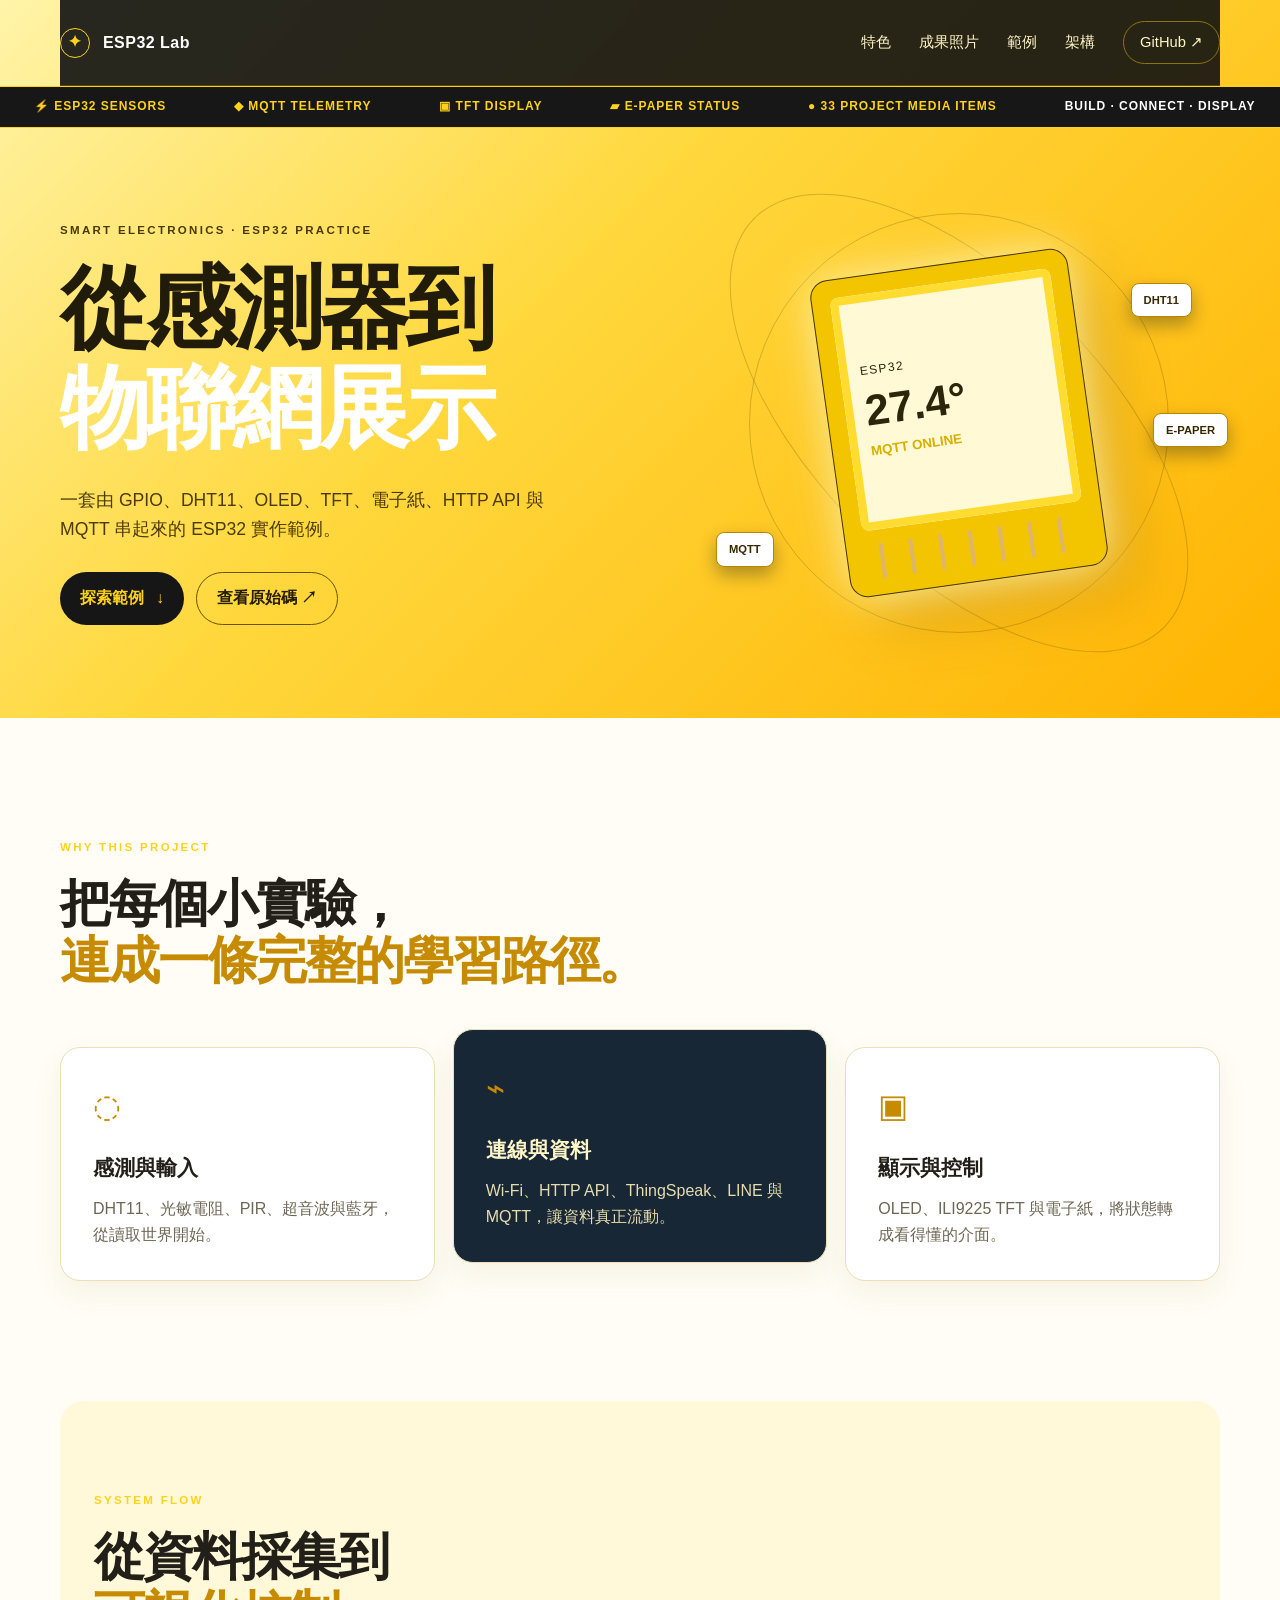
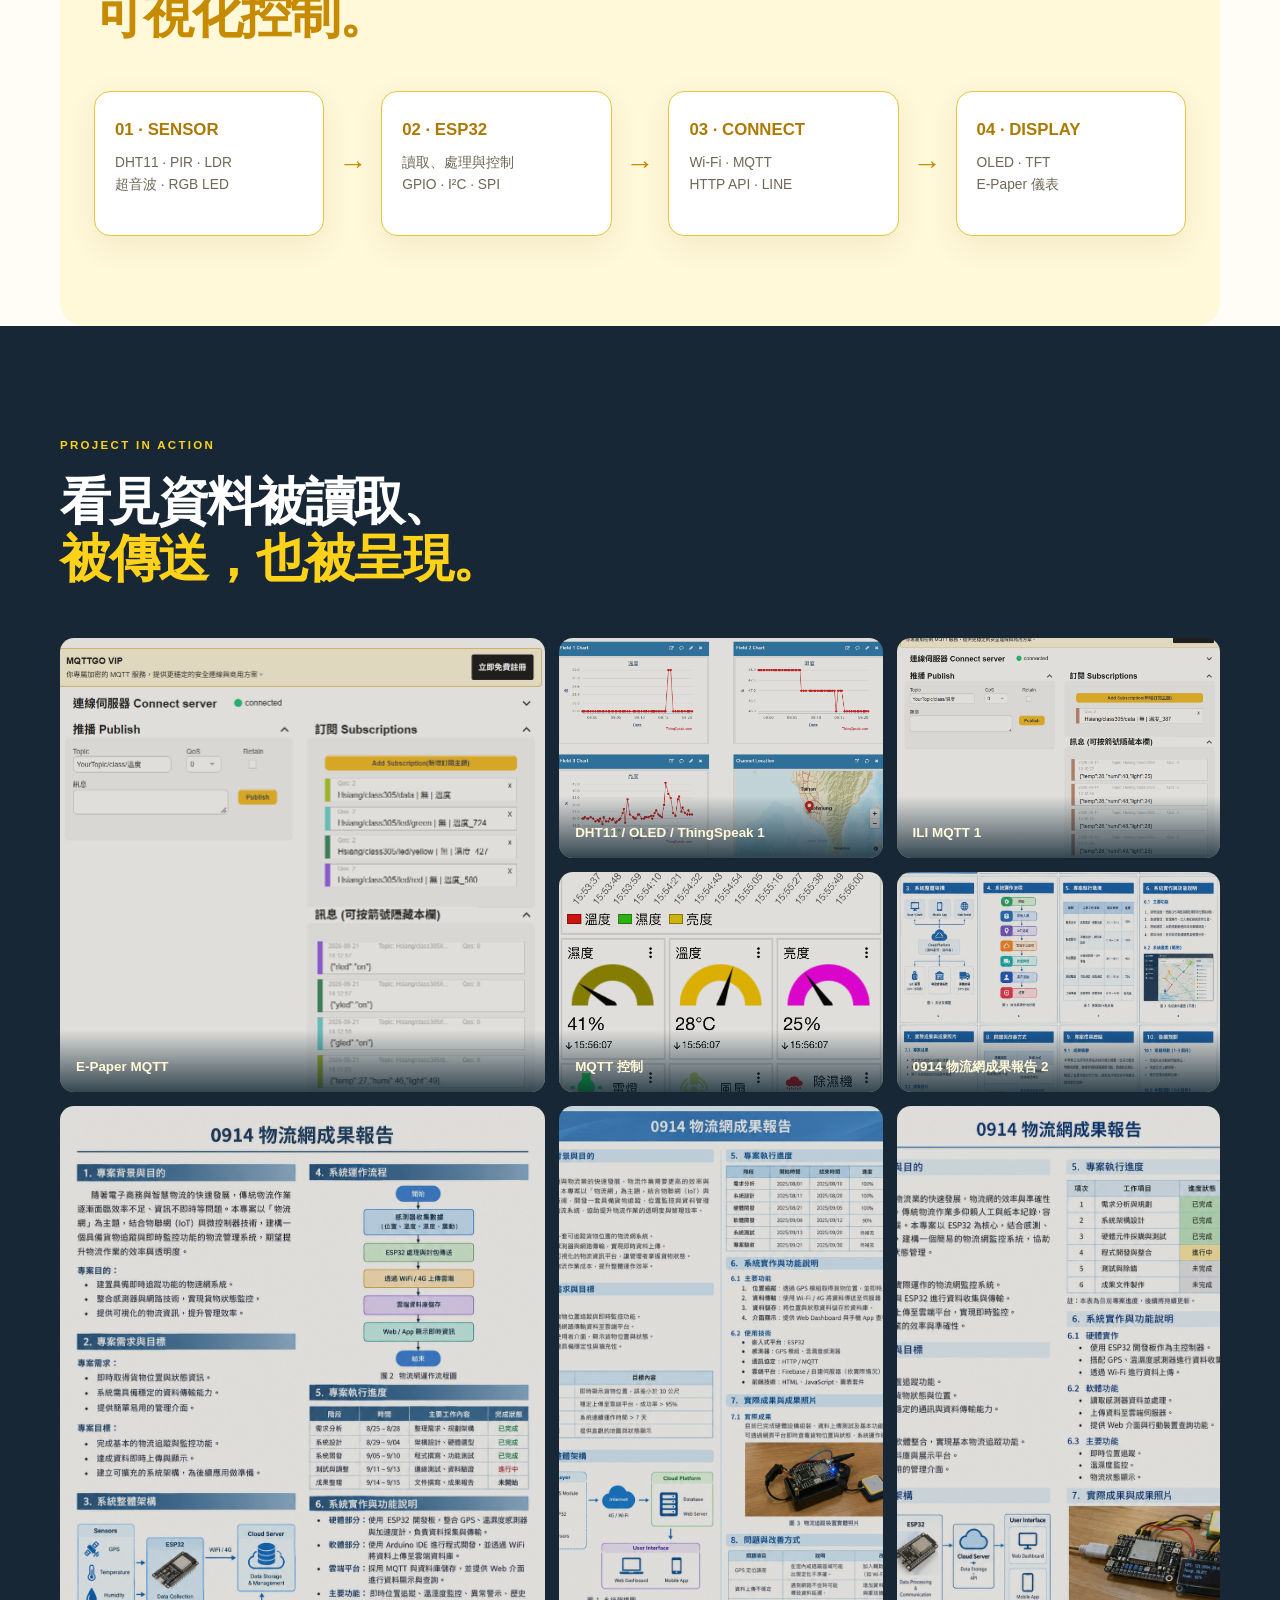
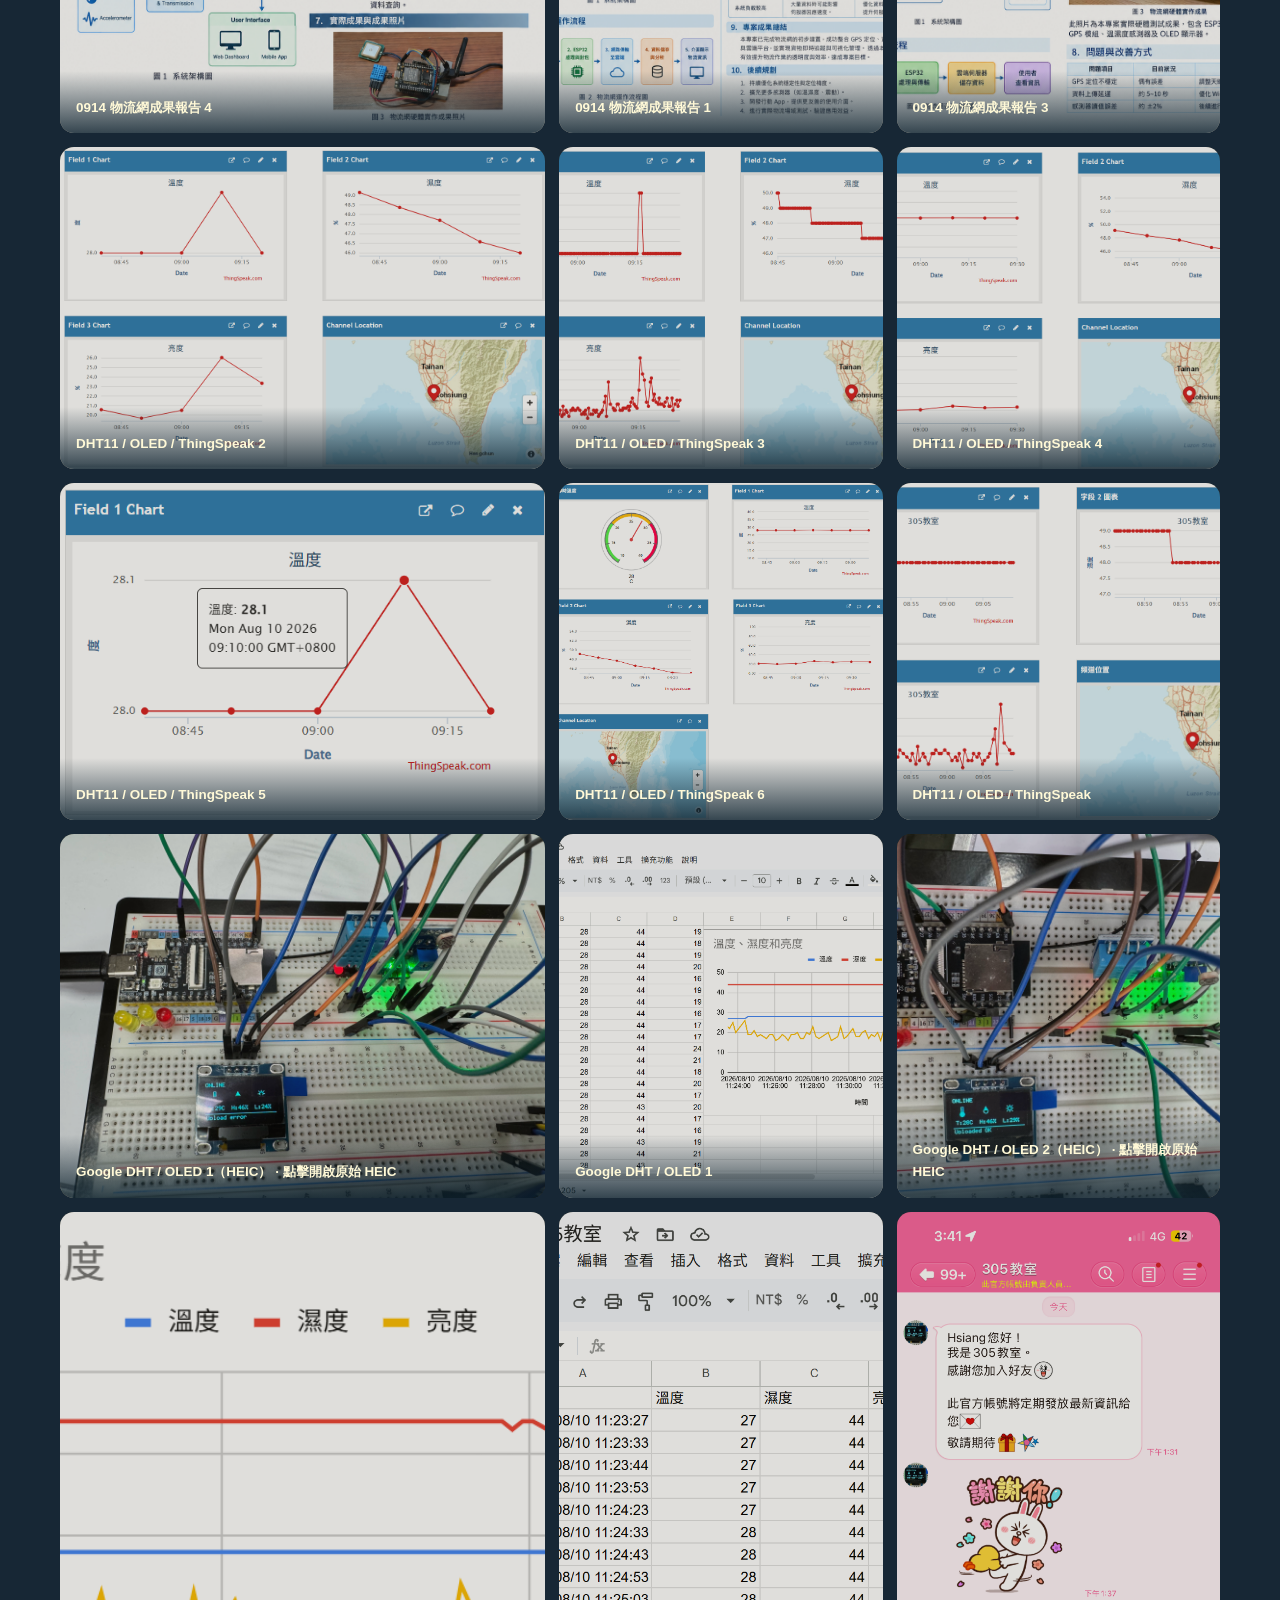
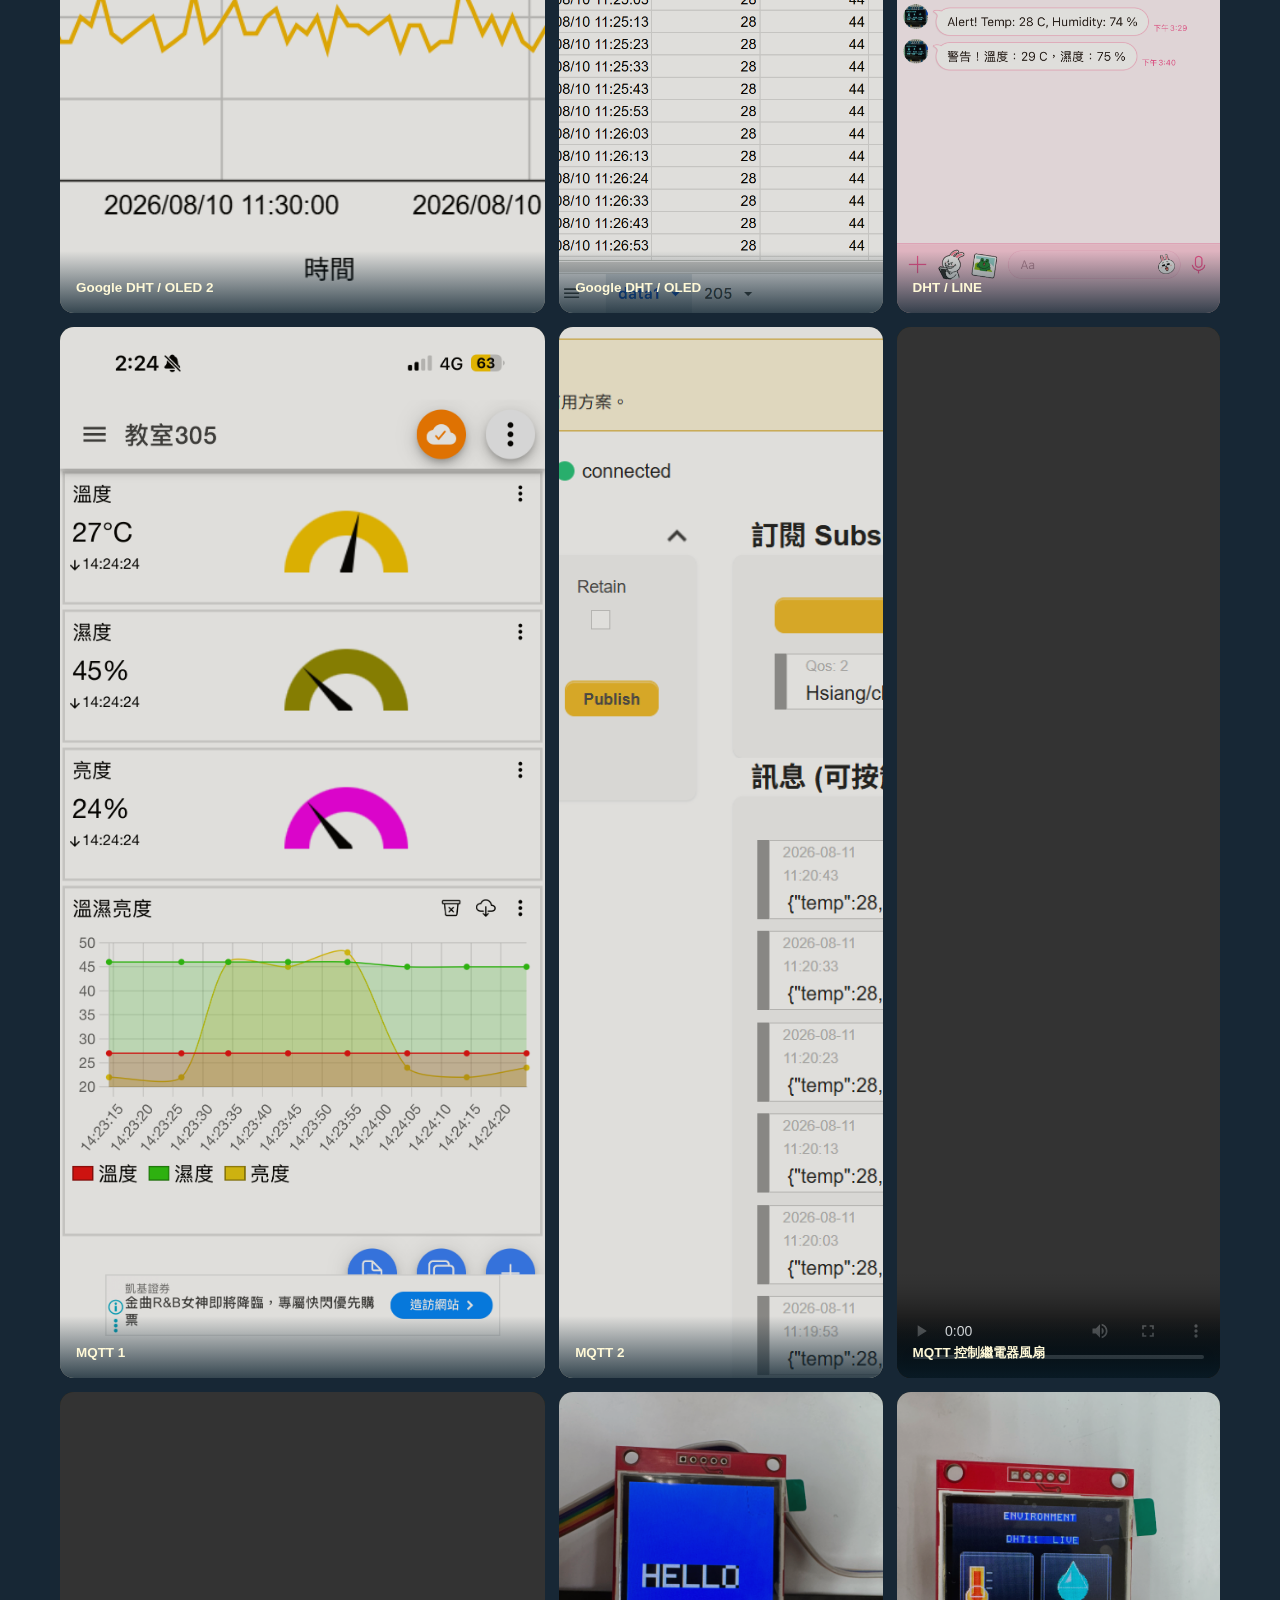
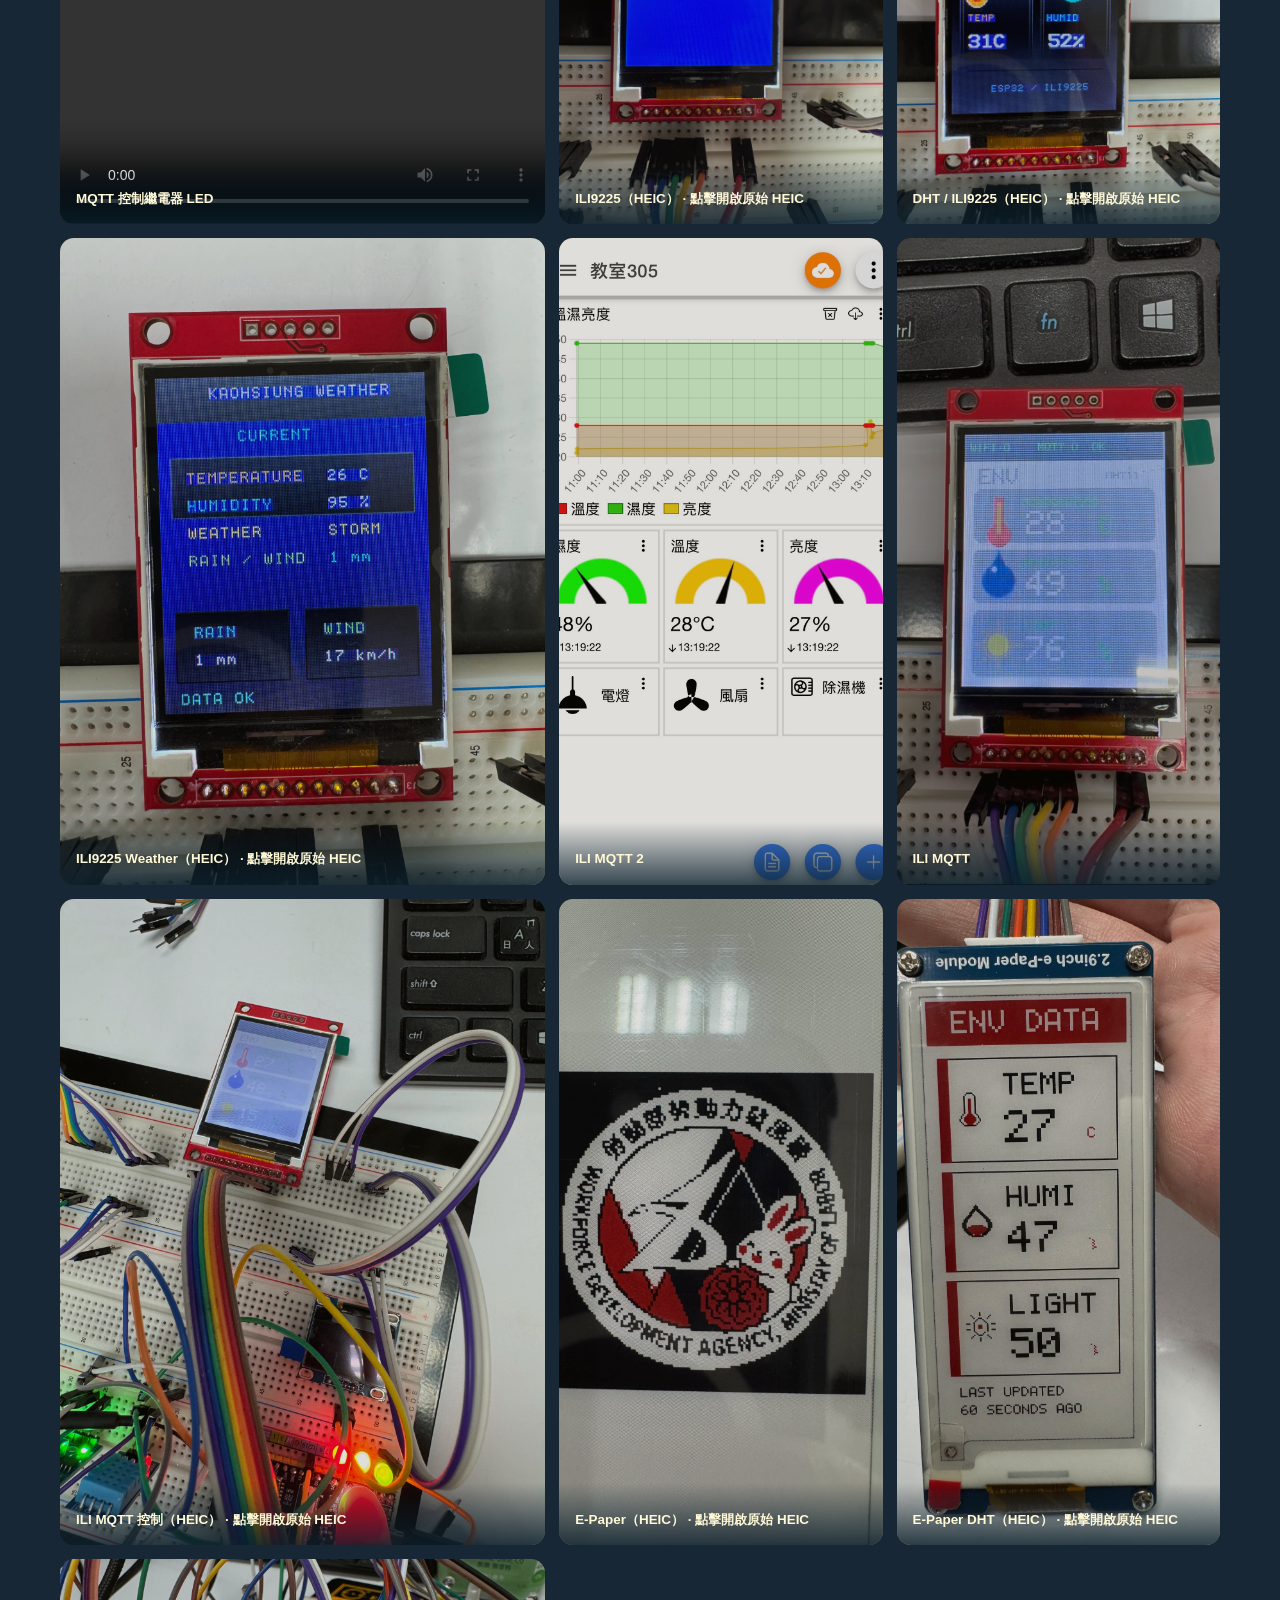
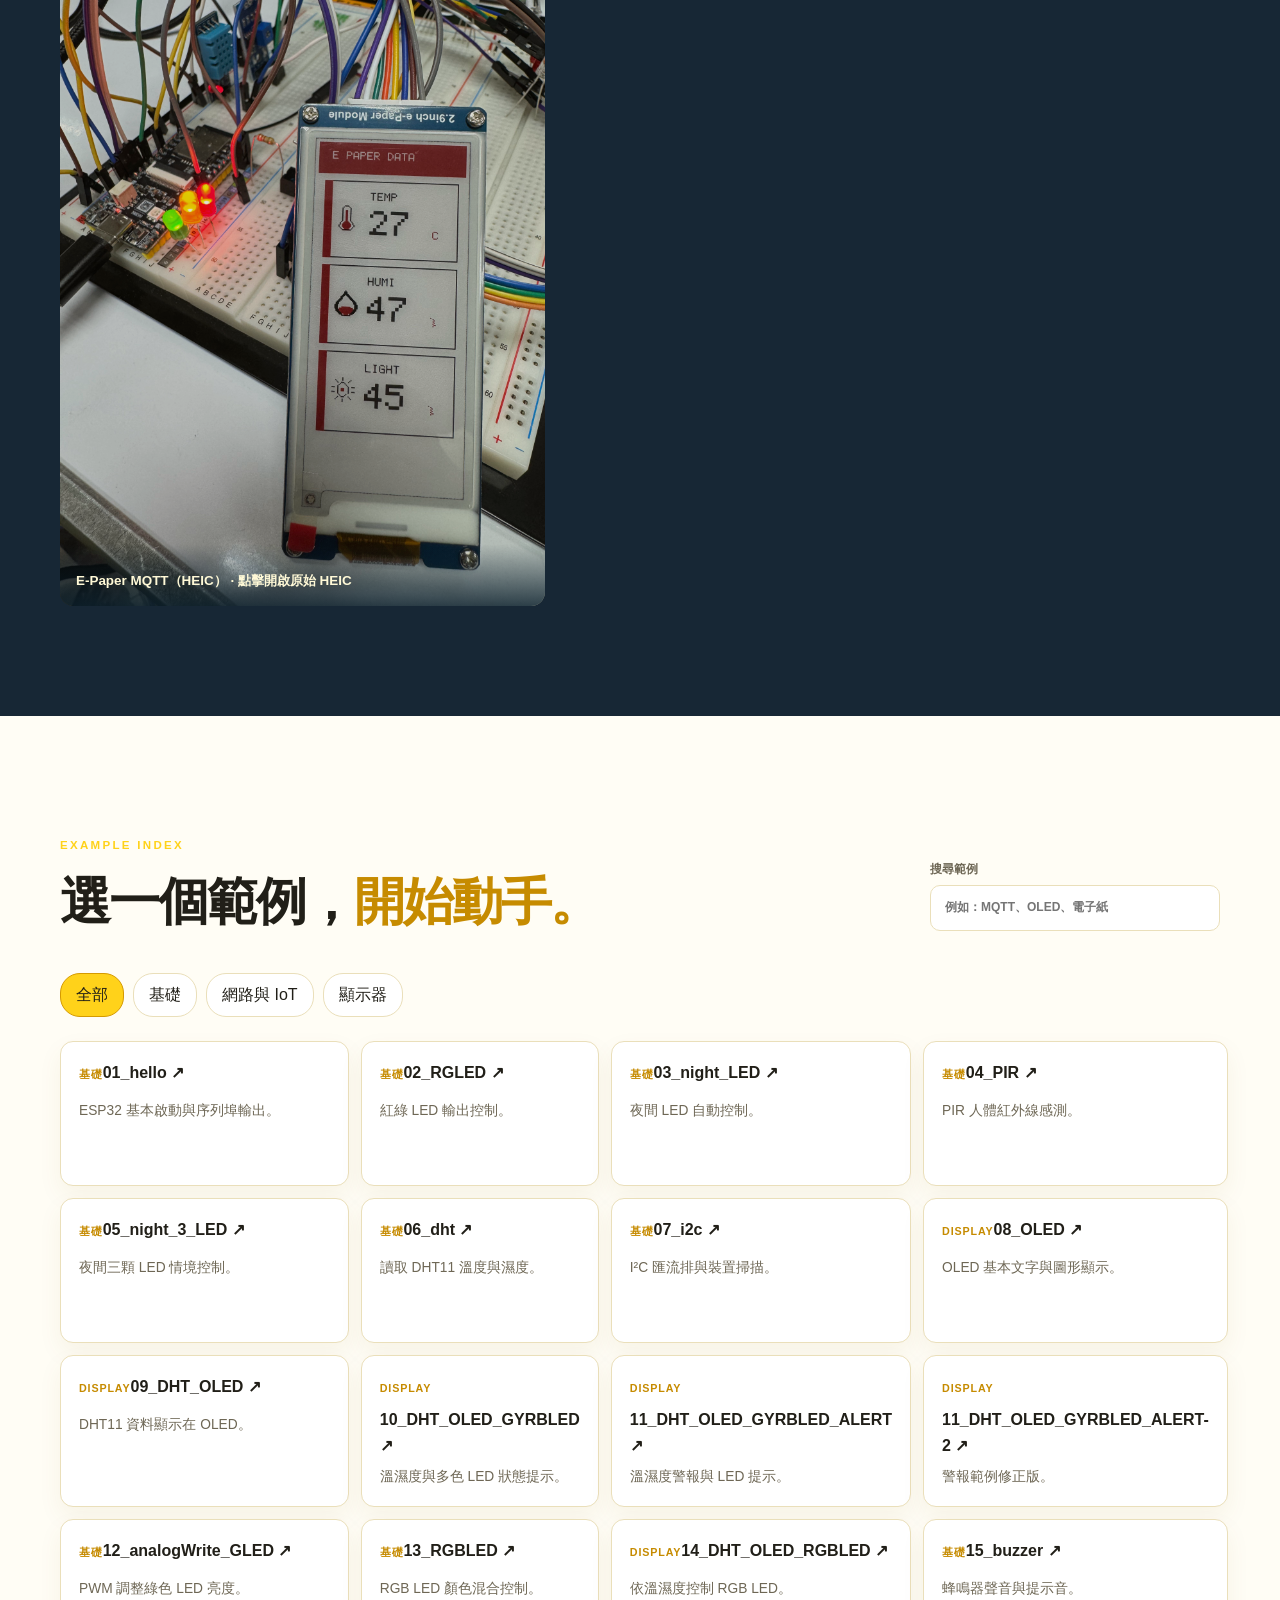
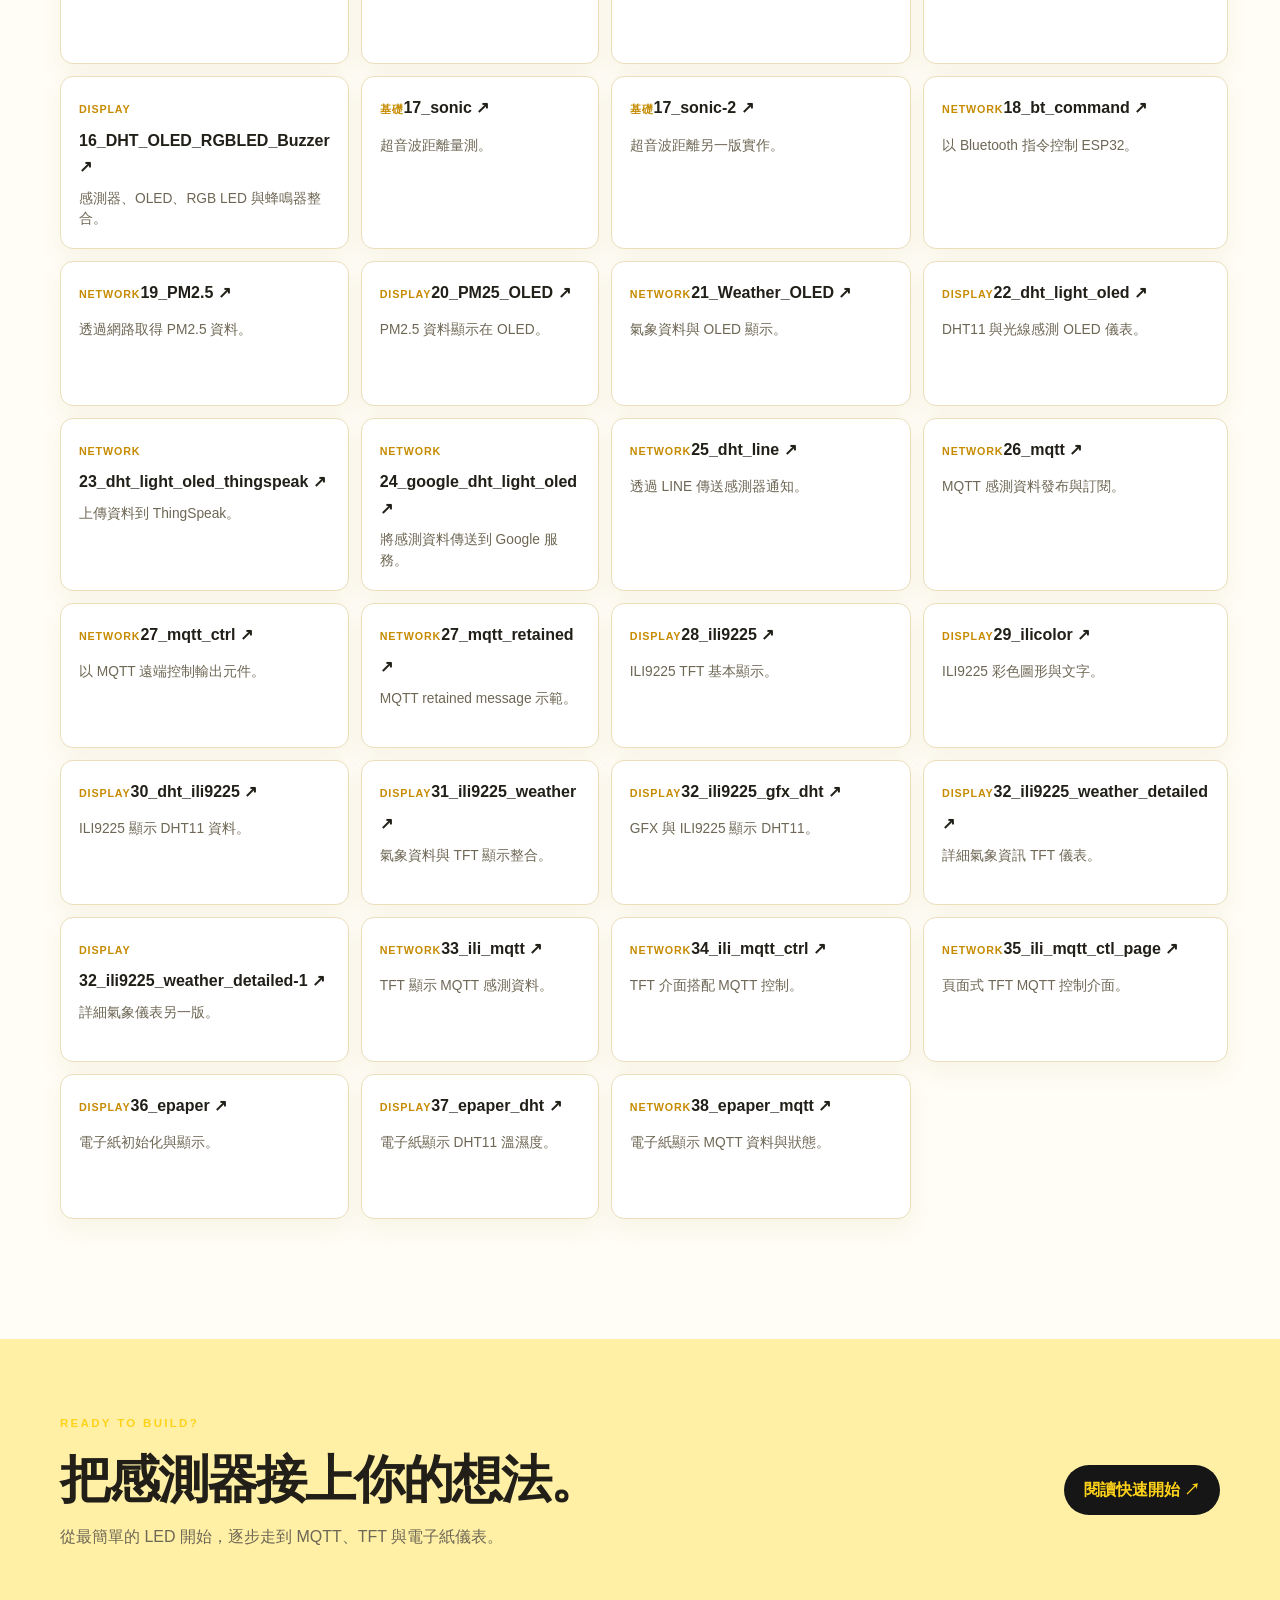
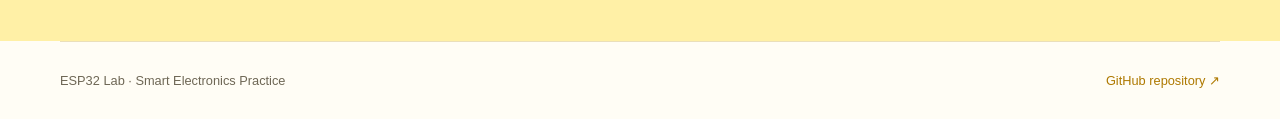
==== commit 64b76a10: "Update index.html" ====
--- a/docs/index.html
+++ b/docs/index.html
@@ -9,172 +9,16 @@
 </head>
 <body>
   <header class="hero">
-    <nav class="nav shell">
-      <a class="brand" href="."><span class="brand-mark">✦</span> ESP32 Lab</a>
-      <div class="nav-links">
-        <a href="#highlights">特色</a>
-        <a href="#gallery">成果照片</a>
-        <a href="#examples">範例</a>
-        <a href="#architecture">架構</a>
-        <a class="nav-button" href="https://github.com/fersz0614/esp32-sensors-mqtt-tft-epaper-Hsiang" target="_blank" rel="noreferrer">GitHub ↗</a>
-      </div>
-    </nav>
-    <div class="ticker" aria-label="專案跑馬燈">
-      <div class="ticker-track">
-        <span>⚡ ESP32 SENSORS</span>
-        <span>◆ MQTT TELEMETRY</span>
-        <span>▣ TFT DISPLAY</span>
-        <span>▰ E-PAPER STATUS</span>
-        <span>● 860-HOUR PRACTICE</span>
-        <span><b>BUILD · CONNECT · DISPLAY</b></span>
-        <span>⚡ ESP32 SENSORS</span>
-        <span>◆ MQTT TELEMETRY</span>
-        <span>▣ TFT DISPLAY</span>
-        <span>▰ E-PAPER STATUS</span>
-        <span>● 860-HOUR PRACTICE</span>
-        <span><b>BUILD · CONNECT · DISPLAY</b></span>
-      </div>
-    </div>
-    <div class="hero-content shell">
-      <div class="hero-copy">
-        <p class="eyebrow">SMART ELECTRONICS · ESP32 PRACTICE</p>
-        <h1>從底層感測到<br><em>物聯網邊緣控管</em></h1>
-        <p class="lede">一套採用模組化架構開發的 ESP32 嵌入式韌體專案。涵蓋感測器驅動、GPIO/ADC 時序、I2C/SPI 雙匯流排顯示控制，以及 Wi-Fi/MQTT/HTTP 雲端雙向串接。</p>
-        <div class="hero-actions">
-          <a class="button primary" href="#examples">探索 Lab 範例 <span>↓</span></a>
-          <a class="button ghost" href="https://github.com/fersz0614/esp32-sensors-mqtt-tft-epaper-Hsiang" target="_blank" rel="noreferrer">查看原始碼 ↗</a>
-        </div>
-      </div>
-      <div class="hero-visual" aria-label="電子紙成果照片">
-        <div class="orbit orbit-a"></div>
-        <div class="orbit orbit-b"></div>
-        <div class="device">
-          <div class="device-screen">
-            <span>ESP32</span>
-            <strong>27.4°C</strong>
-            <small>MQTT ONLINE</small>
-          </div>
-          <div class="device-pins"></div>
-        </div>
-        <div class="floating-chip chip-one">DHT11 / LDR</div>
-        <div class="floating-chip chip-two">MQTT / HTTP</div>
-        <div class="floating-chip chip-three">E-PAPER / TFT</div>
-      </div>
-    </div>
+    <nav class="nav shell"><a class="brand" href="."><span class="brand-mark">✦</span> ESP32 Lab</a><div class="nav-links"><a href="#highlights">特色</a><a href="#gallery">成果照片</a><a href="#examples">範例</a><a href="#architecture">架構</a><a class="nav-button" href="https://github.com/fersz0614/esp32-sensors-mqtt-tft-epaper-Hsiang" target="_blank" rel="noreferrer">GitHub ↗</a></div></nav><div class="ticker" aria-label="專案跑馬燈"><div class="ticker-track"><span>⚡ ESP32 SENSORS</span><span>◆ MQTT TELEMETRY</span><span>▣ TFT DISPLAY</span><span>▰ E-PAPER STATUS</span><span>● 33 PROJECT MEDIA ITEMS</span><span><b>BUILD · CONNECT · DISPLAY</b></span><span>⚡ ESP32 SENSORS</span><span>◆ MQTT TELEMETRY</span><span>▣ TFT DISPLAY</span><span>▰ E-PAPER STATUS</span><span>● 33 PROJECT MEDIA ITEMS</span><span><b>BUILD · CONNECT · DISPLAY</b></span></div></div>
+    <div class="hero-content shell"><div class="hero-copy"><p class="eyebrow">SMART ELECTRONICS · ESP32 PRACTICE</p><h1>從感測器到<br><em>物聯網展示</em></h1><p class="lede">一套由 GPIO、DHT11、OLED、TFT、電子紙、HTTP API 與 MQTT 串起來的 ESP32 實作範例。</p><div class="hero-actions"><a class="button primary" href="#examples">探索範例 <span>↓</span></a><a class="button ghost" href="https://github.com/fersz0614/esp32-sensors-mqtt-tft-epaper-Hsiang" target="_blank" rel="noreferrer">查看原始碼 ↗</a></div></div><div class="hero-visual" aria-label="電子紙成果照片"><div class="orbit orbit-a"></div><div class="orbit orbit-b"></div><div class="device"><div class="device-screen"><span>ESP32</span><strong>27.4°</strong><small>MQTT ONLINE</small></div><div class="device-pins"></div></div><div class="floating-chip chip-one">DHT11</div><div class="floating-chip chip-two">MQTT</div><div class="floating-chip chip-three">E-PAPER</div></div></div>
   </header>
   <main>
-    <section class="section shell" id="highlights">
-      <div class="section-heading">
-        <p class="eyebrow">WHY THIS PROJECT</p>
-        <h2>將硬體底層與雲端，<br><span>串成完整的物聯網即戰力。</span></h2>
-      </div>
-      <div class="feature-grid">
-        <article class="feature-card">
-          <div class="icon">◌</div>
-          <h3>感測與底層驅動</h3>
-          <p>DHT11 單線協定、超音波微秒時序、LDR 類比 ADC 轉換與 PIR 中斷解碼。</p>
-        </article>
-        <article class="feature-card accent">
-          <div class="icon">⌁</div>
-          <h3>連線與網路通訊</h3>
-          <p>Wi-Fi 狀態機管理、MQTT 遙測上報與反向控制、ThingSpeak 及 LINE 告警。</p>
-        </article>
-        <article class="feature-card">
-          <div class="icon">▣</div>
-          <h3>匯流排與多端顯示</h3>
-          <p>I2C OLED 動態渲染、SPI ILI9225 彩色 TFT UI，與低功耗 E-Paper 狀態儀表板。</p>
-        </article>
-      </div>
-    </section>
-    <section class="architecture section shell" id="architecture">
-      <div class="section-heading">
-        <p class="eyebrow">SYSTEM FLOW</p>
-        <h2>從資料採集到<br><span>可視化控制與雲端串流。</span></h2>
-      </div>
-      <div class="flow">
-        <div class="flow-node">
-          <strong>01 · SENSOR</strong>
-          <span>DHT11 · PIR · LDR<br>超音波 · RGB LED</span>
-        </div>
-        <div class="flow-icon">→</div>
-        <div class="flow-node">
-          <strong>02 · ESP32 CORE</strong>
-          <span>GPIO / ADC 訊號處理解碼<br>I²C / SPI 匯流排控制</span>
-        </div>
-        <div class="flow-icon">→</div>
-        <div class="flow-node">
-          <strong>03 · CONNECT</strong>
-          <span>Wi‑Fi · MQTT Broker<br>ThingSpeak · LINE API</span>
-        </div>
-        <div class="flow-icon">→</div>
-        <div class="flow-node">
-          <strong>04 · DISPLAY</strong>
-          <span>OLED · ILI9225 TFT<br>E‑Paper 低功耗儀表</span>
-        </div>
-      </div>
-    </section>
-    <section class="gallery-section" id="gallery">
-      <div class="shell">
-        <div class="section-heading light">
-          <p class="eyebrow">PROJECT IN ACTION</p>
-          <h2>看見資料被讀取、<br><span>被傳送，也被呈現。</span></h2>
-        </div>
-        <div class="gallery">
-          <figure class="gallery-main">
-            <img src="assets/photo-32.png" alt="電子紙 MQTT 成果">
-            <figcaption>電子紙 × MQTT 低功耗儀表</figcaption>
-          </figure>
-          <figure>
-            <img src="assets/photo-11.png" alt="DHT11 OLED ThingSpeak 成果">
-            <figcaption>DHT11 × OLED × ThingSpeak</figcaption>
-          </figure>
-          <figure>
-            <img src="assets/photo-28.jpeg" alt="TFT MQTT 成果">
-            <figcaption>TFT 彩色 UI × MQTT</figcaption>
-          </figure>
-          <figure>
-            <img src="assets/photo-22.png" alt="MQTT 控制成果">
-            <figcaption>MQTT 雙向遠端控制實測</figcaption>
-          </figure>
-        </div>
-      </div>
-    </section>
-    <section class="section shell" id="examples">
-      <div class="section-heading examples-heading">
-        <div>
-          <p class="eyebrow">EXAMPLE INDEX</p>
-          <h2>選一個範例，<span>檢視程式碼。</span></h2>
-        </div>
-        <div class="search-wrap">
-          <label for="search">搜尋範例</label>
-          <input id="search" type="search" placeholder="例如：MQTT、TFT、電子紙">
-        </div>
-      </div>
-      <div class="filters" role="group" aria-label="範例分類">
-        <button class="filter active" data-filter="all">全部</button>
-        <button class="filter" data-filter="basic">基礎與感測器</button>
-        <button class="filter" data-filter="network">網路與 IoT</button>
-        <button class="filter" data-filter="display">顯示器模組</button>
-      </div>
-      <div id="example-grid" class="example-grid"></div>
-      <p id="empty" class="empty" hidden>找不到符合的範例。</p>
-    </section>
-    <section class="cta-section">
-      <div class="shell cta">
-        <div>
-          <p class="eyebrow">READY TO BUILD?</p>
-          <h2>完整的嵌入式軟硬體整合專案。</h2>
-          <p>具備 860 小時智慧電子訓練實務背景，從底層感測器接線、C/C++ 韌體到雲端 MQTT 儀表板。</p>
-        </div>
-        <a class="button primary" href="https://github.com/fersz0614/esp32-sensors-mqtt-tft-epaper-Hsiang#快速開始" target="_blank" rel="noreferrer">查看完整 README ↗</a>
-      </div>
-    </section>
+    <section class="section shell" id="highlights"><div class="section-heading"><p class="eyebrow">WHY THIS PROJECT</p><h2>把每個小實驗，<br><span>連成一條完整的學習路徑。</span></h2></div><div class="feature-grid"><article class="feature-card"><div class="icon">◌</div><h3>感測與輸入</h3><p>DHT11、光敏電阻、PIR、超音波與藍牙，從讀取世界開始。</p></article><article class="feature-card accent"><div class="icon">⌁</div><h3>連線與資料</h3><p>Wi‑Fi、HTTP API、ThingSpeak、LINE 與 MQTT，讓資料真正流動。</p></article><article class="feature-card"><div class="icon">▣</div><h3>顯示與控制</h3><p>OLED、ILI9225 TFT 與電子紙，將狀態轉成看得懂的介面。</p></article></div></section>
+    <section class="architecture section shell" id="architecture"><div class="section-heading"><p class="eyebrow">SYSTEM FLOW</p><h2>從資料採集到<br><span>可視化控制。</span></h2></div><div class="flow"><div class="flow-node"><strong>01 · SENSOR</strong><span>DHT11 · PIR · LDR<br>超音波 · RGB LED</span></div><div class="flow-icon">→</div><div class="flow-node"><strong>02 · ESP32</strong><span>讀取、處理與控制<br>GPIO · I²C · SPI</span></div><div class="flow-icon">→</div><div class="flow-node"><strong>03 · CONNECT</strong><span>Wi‑Fi · MQTT<br>HTTP API · LINE</span></div><div class="flow-icon">→</div><div class="flow-node"><strong>04 · DISPLAY</strong><span>OLED · TFT<br>E‑Paper 儀表</span></div></div></section><section class="gallery-section" id="gallery"><div class="shell"><div class="section-heading light"><p class="eyebrow">PROJECT IN ACTION</p><h2>看見資料被讀取、<br><span>被傳送，也被呈現。</span></h2></div><div class="gallery"><figure class="gallery-main"><img src="assets/photo-32.png" alt="電子紙 MQTT 成果"><figcaption>電子紙 × MQTT</figcaption></figure><figure><img src="assets/photo-11.png" alt="DHT11 OLED ThingSpeak 成果"><figcaption>DHT11 × OLED × ThingSpeak</figcaption></figure><figure><img src="assets/photo-28.jpeg" alt="TFT MQTT 成果"><figcaption>TFT × MQTT</figcaption></figure><figure><img src="assets/photo-22.png" alt="MQTT 控制成果"><figcaption>MQTT 遠端控制</figcaption></figure></div></div></section>
+    <section class="section shell" id="examples"><div class="section-heading examples-heading"><div><p class="eyebrow">EXAMPLE INDEX</p><h2>選一個範例，<span>開始動手。</span></h2></div><div class="search-wrap"><label for="search">搜尋範例</label><input id="search" type="search" placeholder="例如：MQTT、OLED、電子紙"></div></div><div class="filters" role="group" aria-label="範例分類"><button class="filter active" data-filter="all">全部</button><button class="filter" data-filter="basic">基礎</button><button class="filter" data-filter="network">網路與 IoT</button><button class="filter" data-filter="display">顯示器</button></div><div id="example-grid" class="example-grid"></div><p id="empty" class="empty" hidden>找不到符合的範例。</p></section>
+    <section class="cta-section"><div class="shell cta"><div><p class="eyebrow">READY TO BUILD?</p><h2>把感測器接上你的想法。</h2><p>從最簡單的 LED 開始，逐步走到 MQTT、TFT 與電子紙儀表。</p></div><a class="button primary" href="https://github.com/fersz0614/esp32-sensors-mqtt-tft-epaper-Hsiang#快速開始" target="_blank" rel="noreferrer">閱讀快速開始 ↗</a></div></section>
   </main>
-  <footer class="footer shell">
-    <span>ESP32 Lab · Smart Electronics Practice © 2026</span>
-    <a href="https://github.com/fersz0614/esp32-sensors-mqtt-tft-epaper-Hsiang" target="_blank" rel="noreferrer">GitHub Repository ↗</a>
-  </footer>
-  <script src="app.js?v=6"></script>
-  <script src="heic-preview.js?v=1"></script>
+  <footer class="footer shell"><span>ESP32 Lab · Smart Electronics Practice</span><a href="https://github.com/fersz0614/esp32-sensors-mqtt-tft-epaper-Hsiang" target="_blank" rel="noreferrer">GitHub repository ↗</a></footer>
+  <script src="app.js?v=6"></script><script src="heic-preview.js?v=1"></script>
 </body>
 </html>
